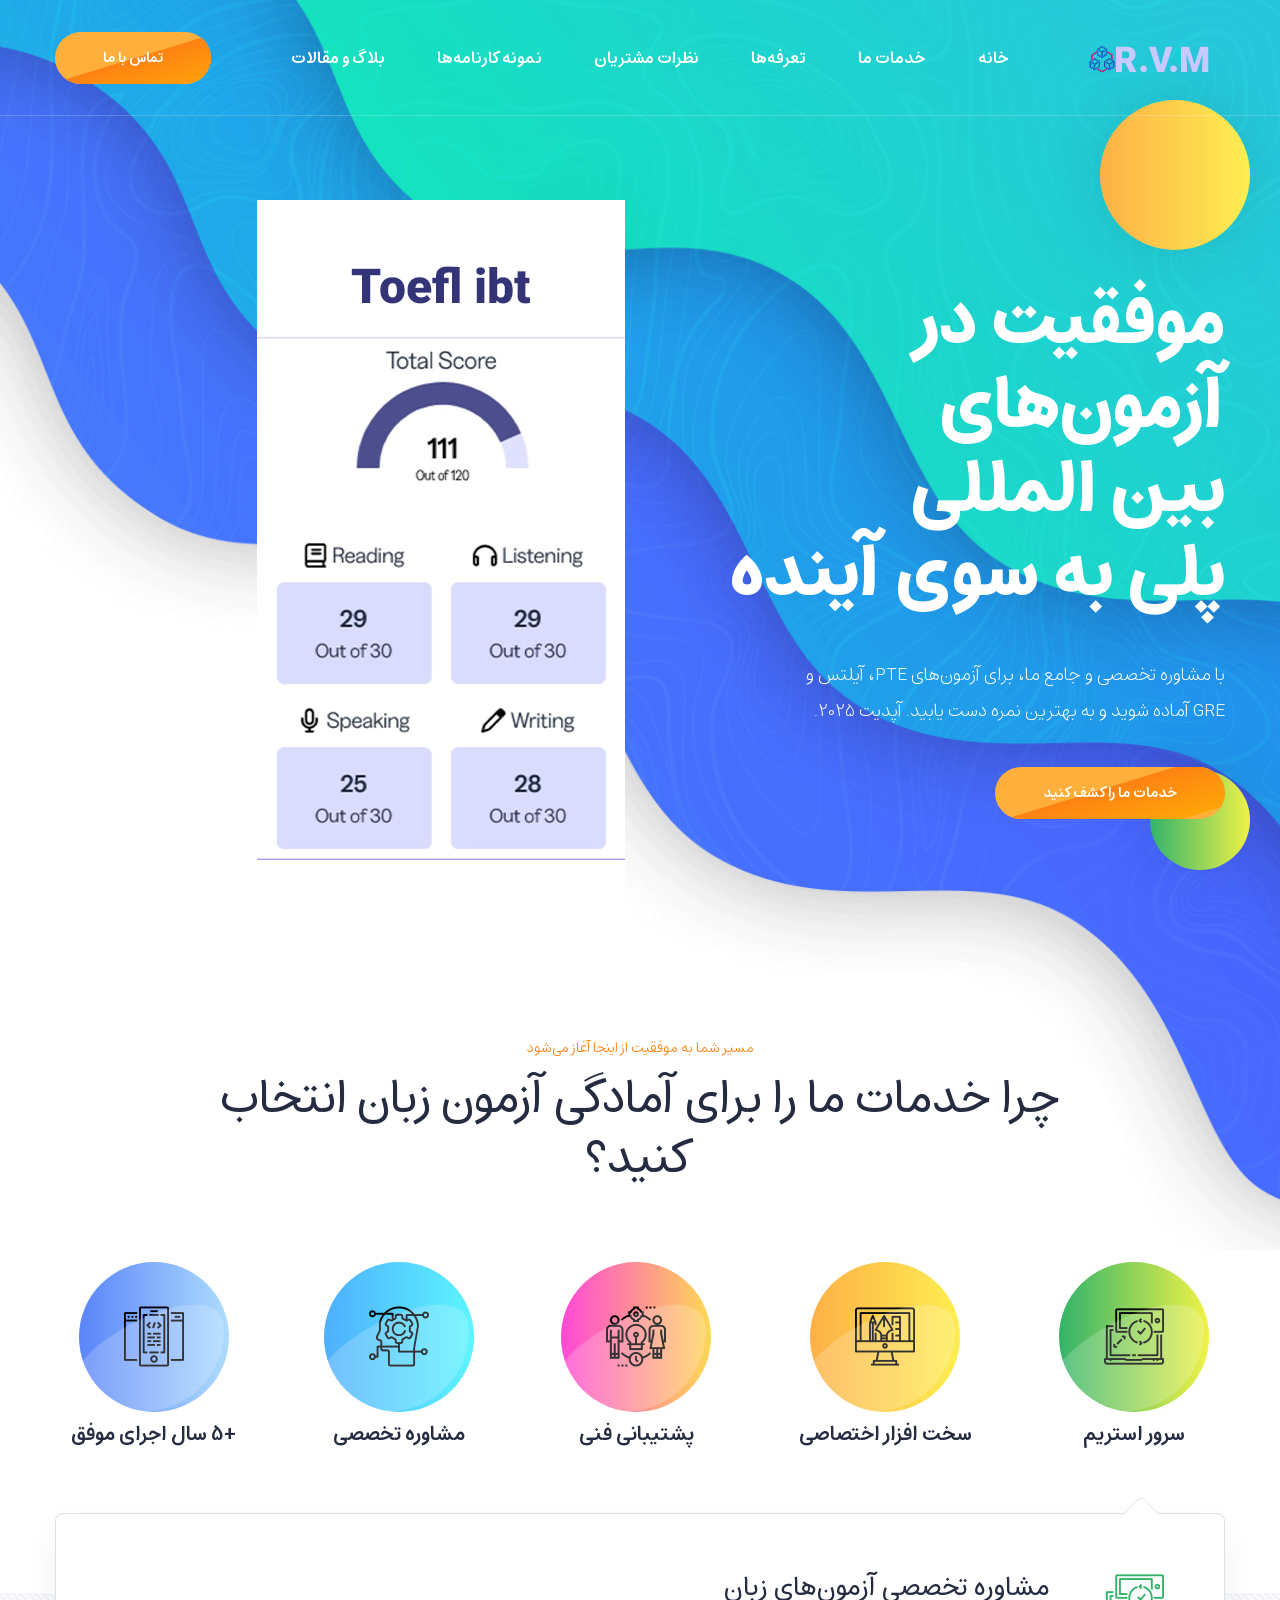
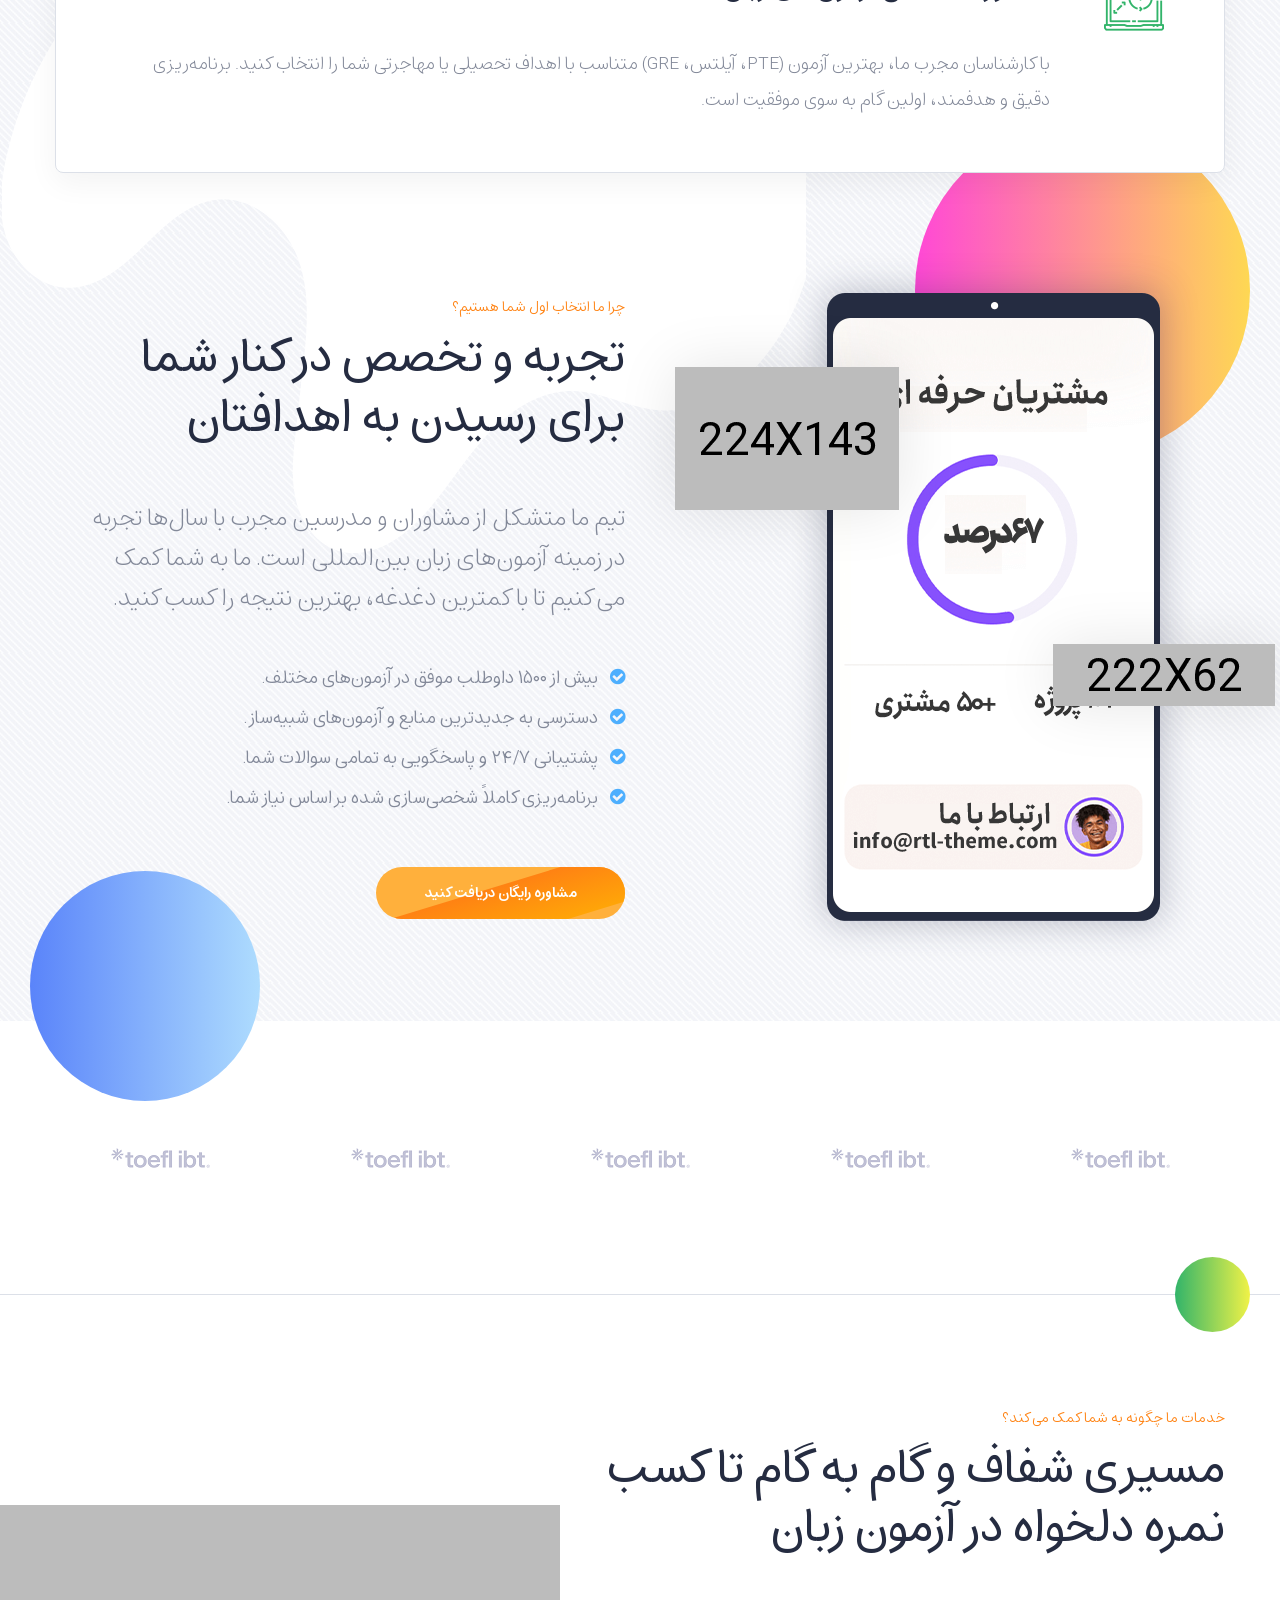
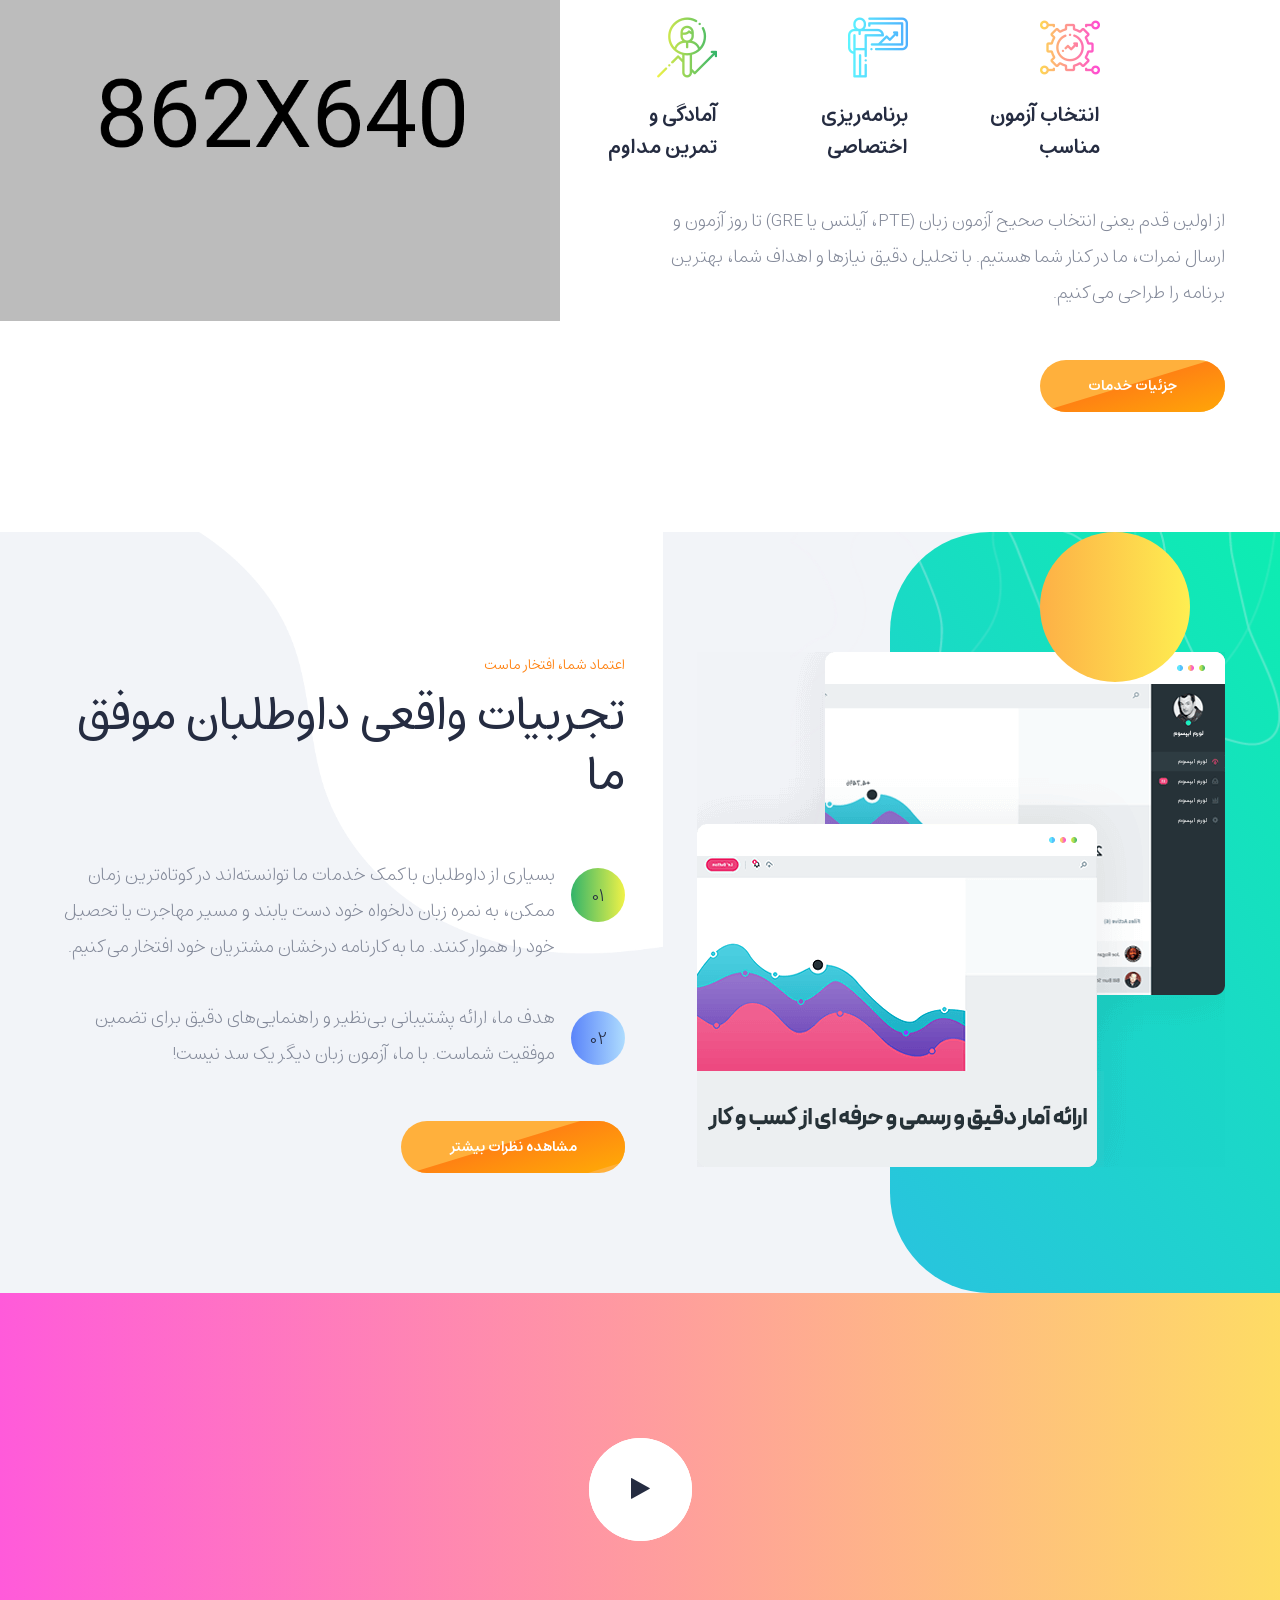
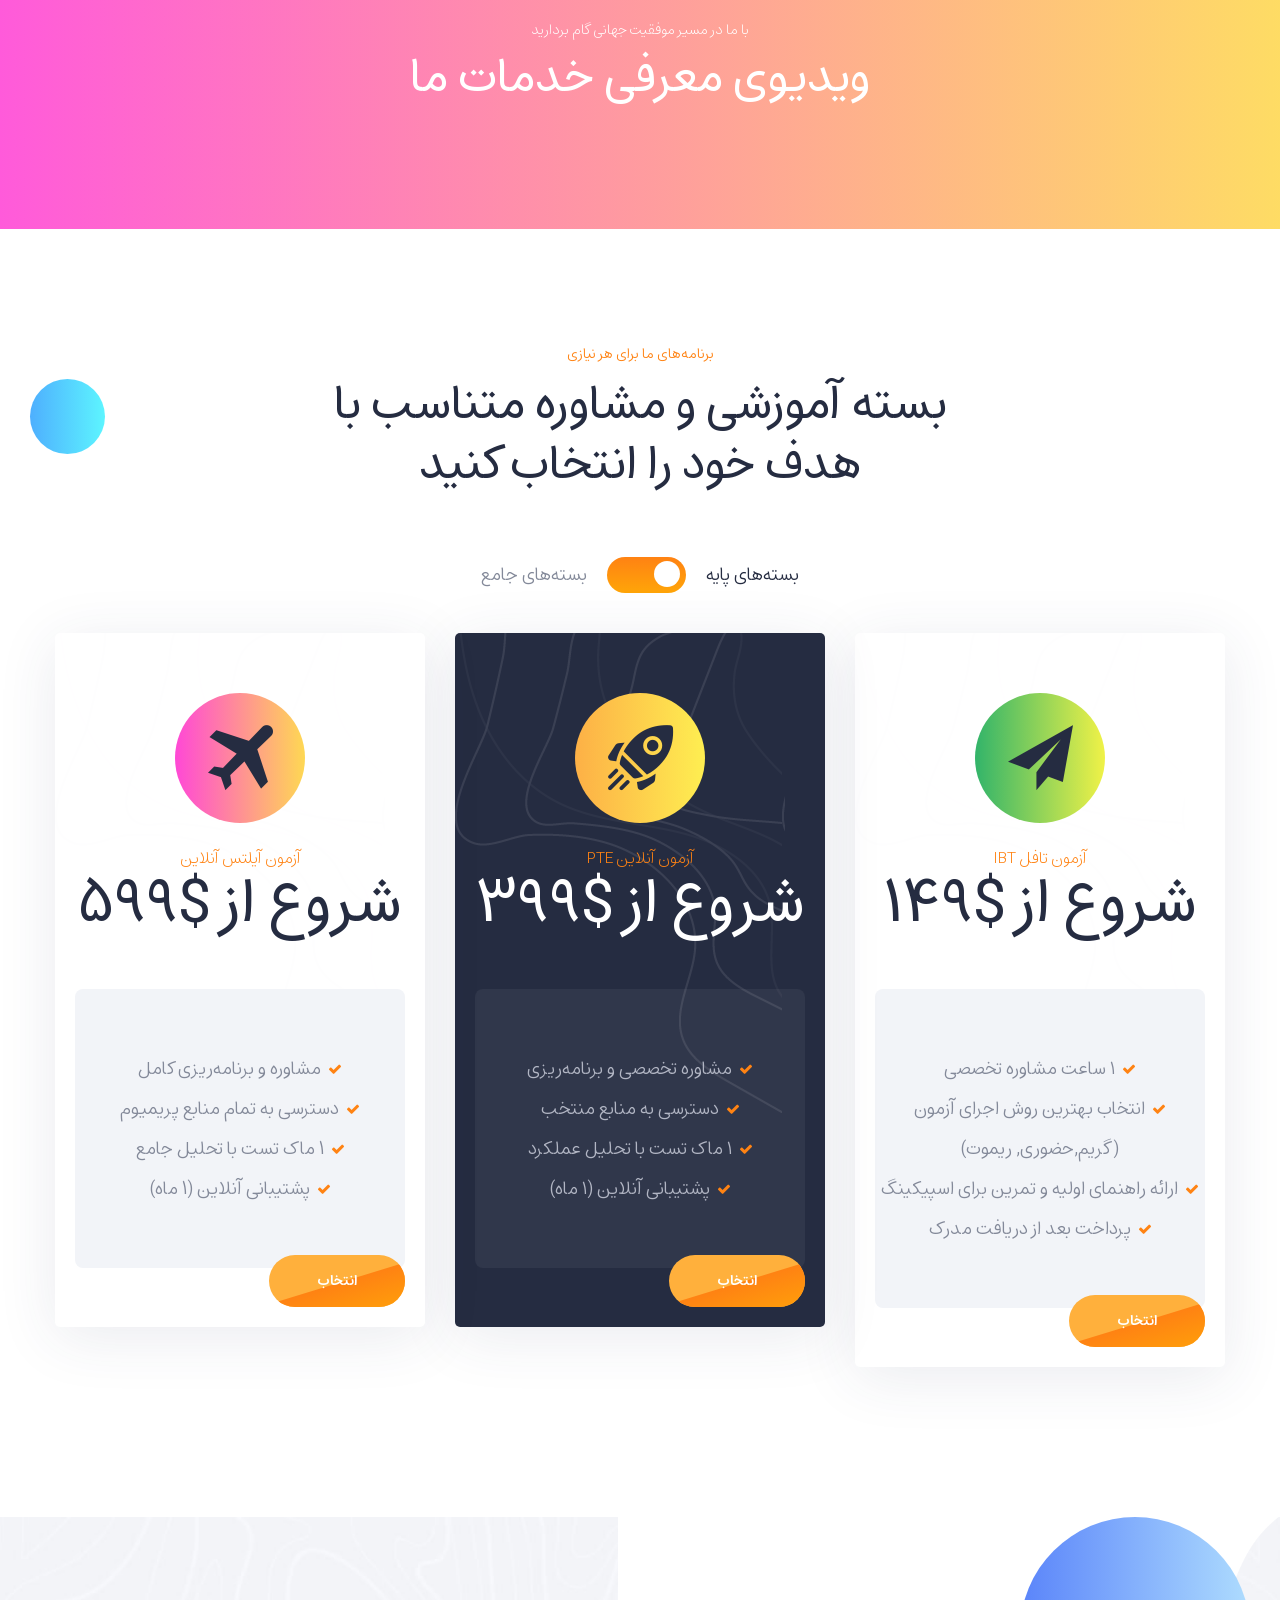
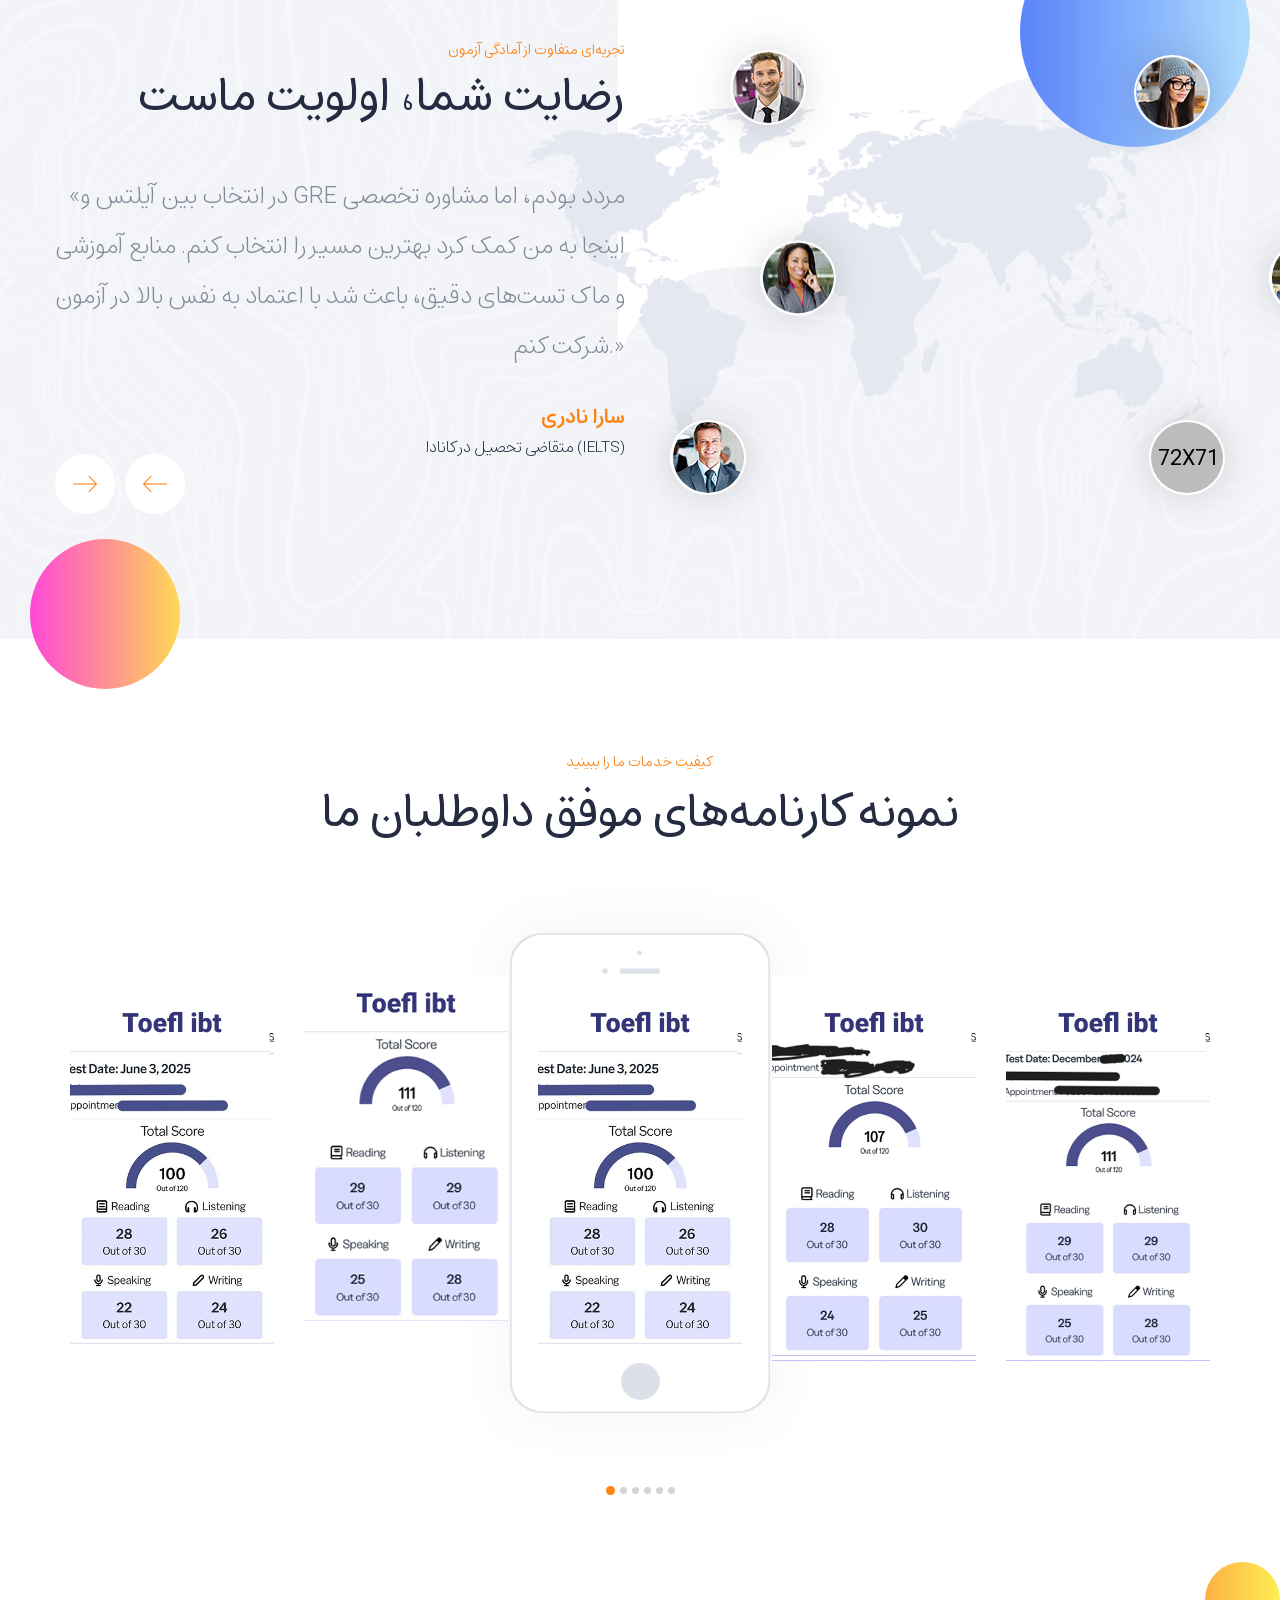
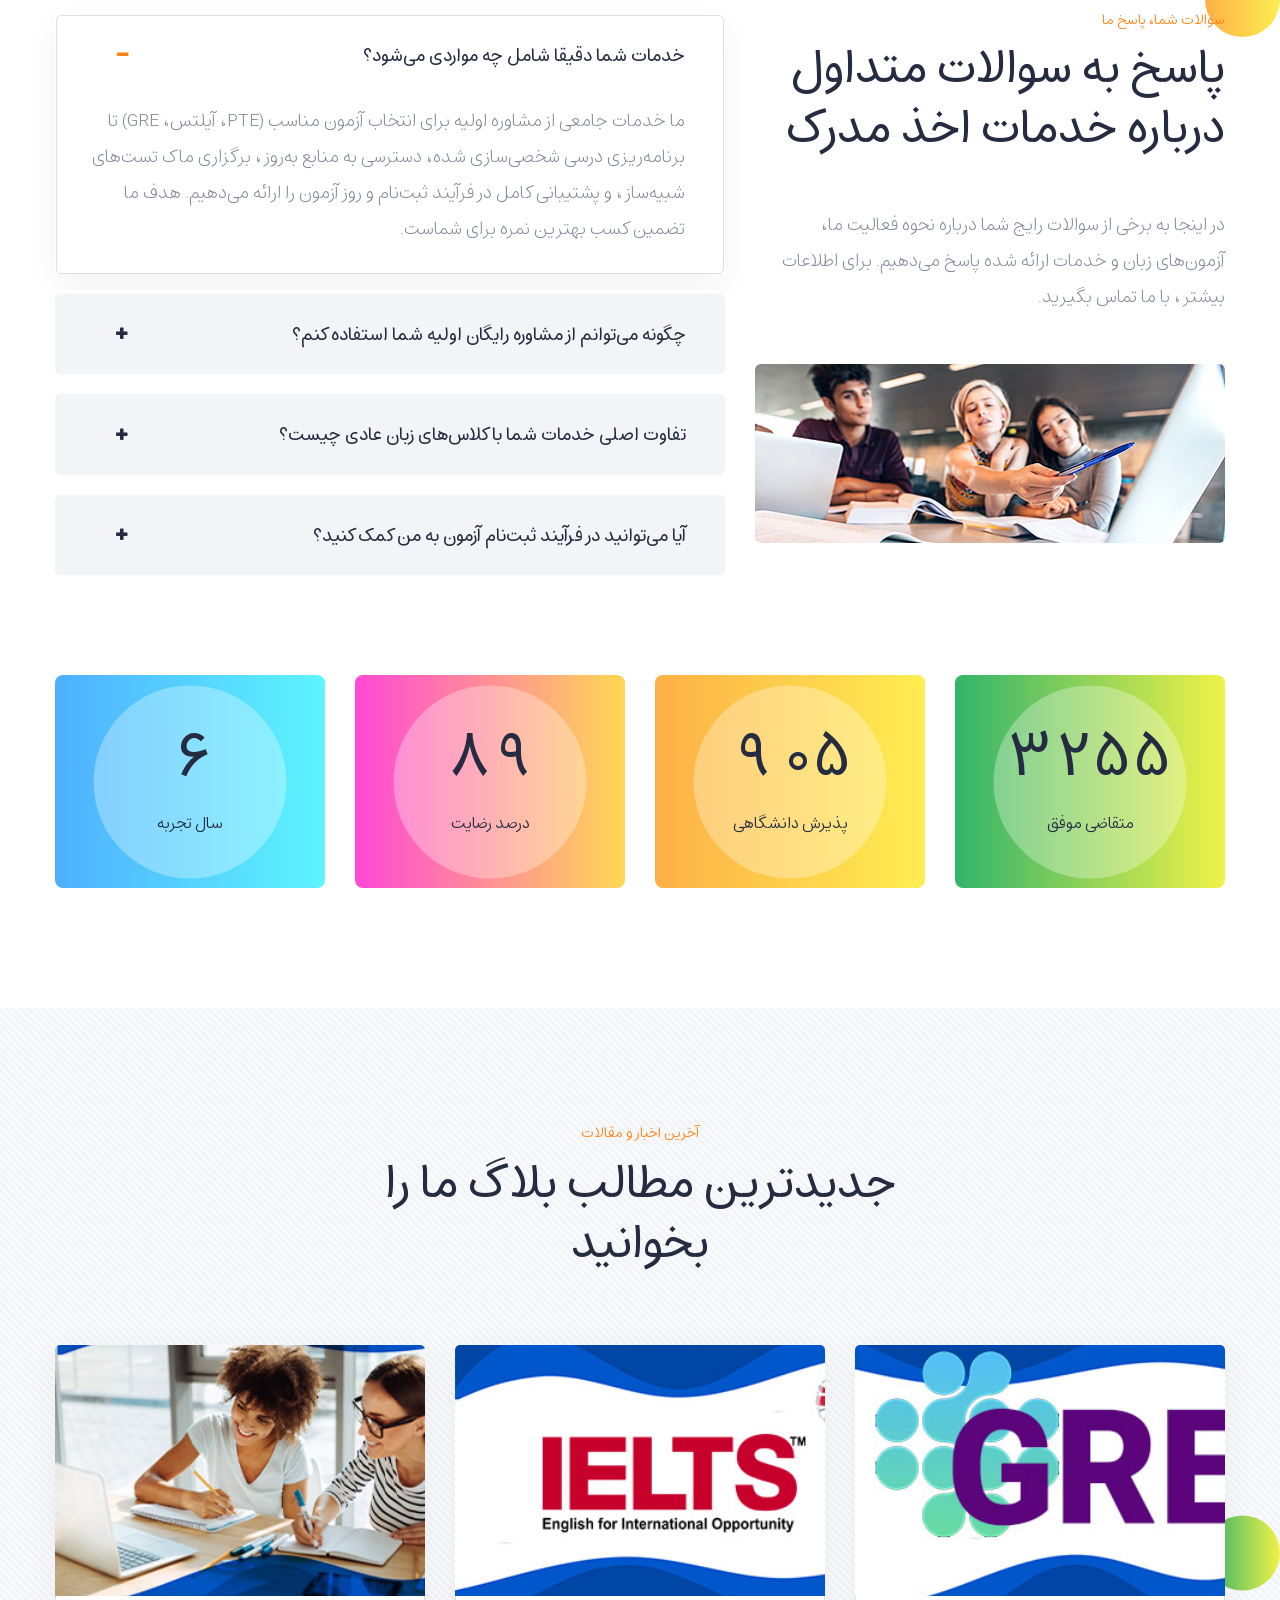
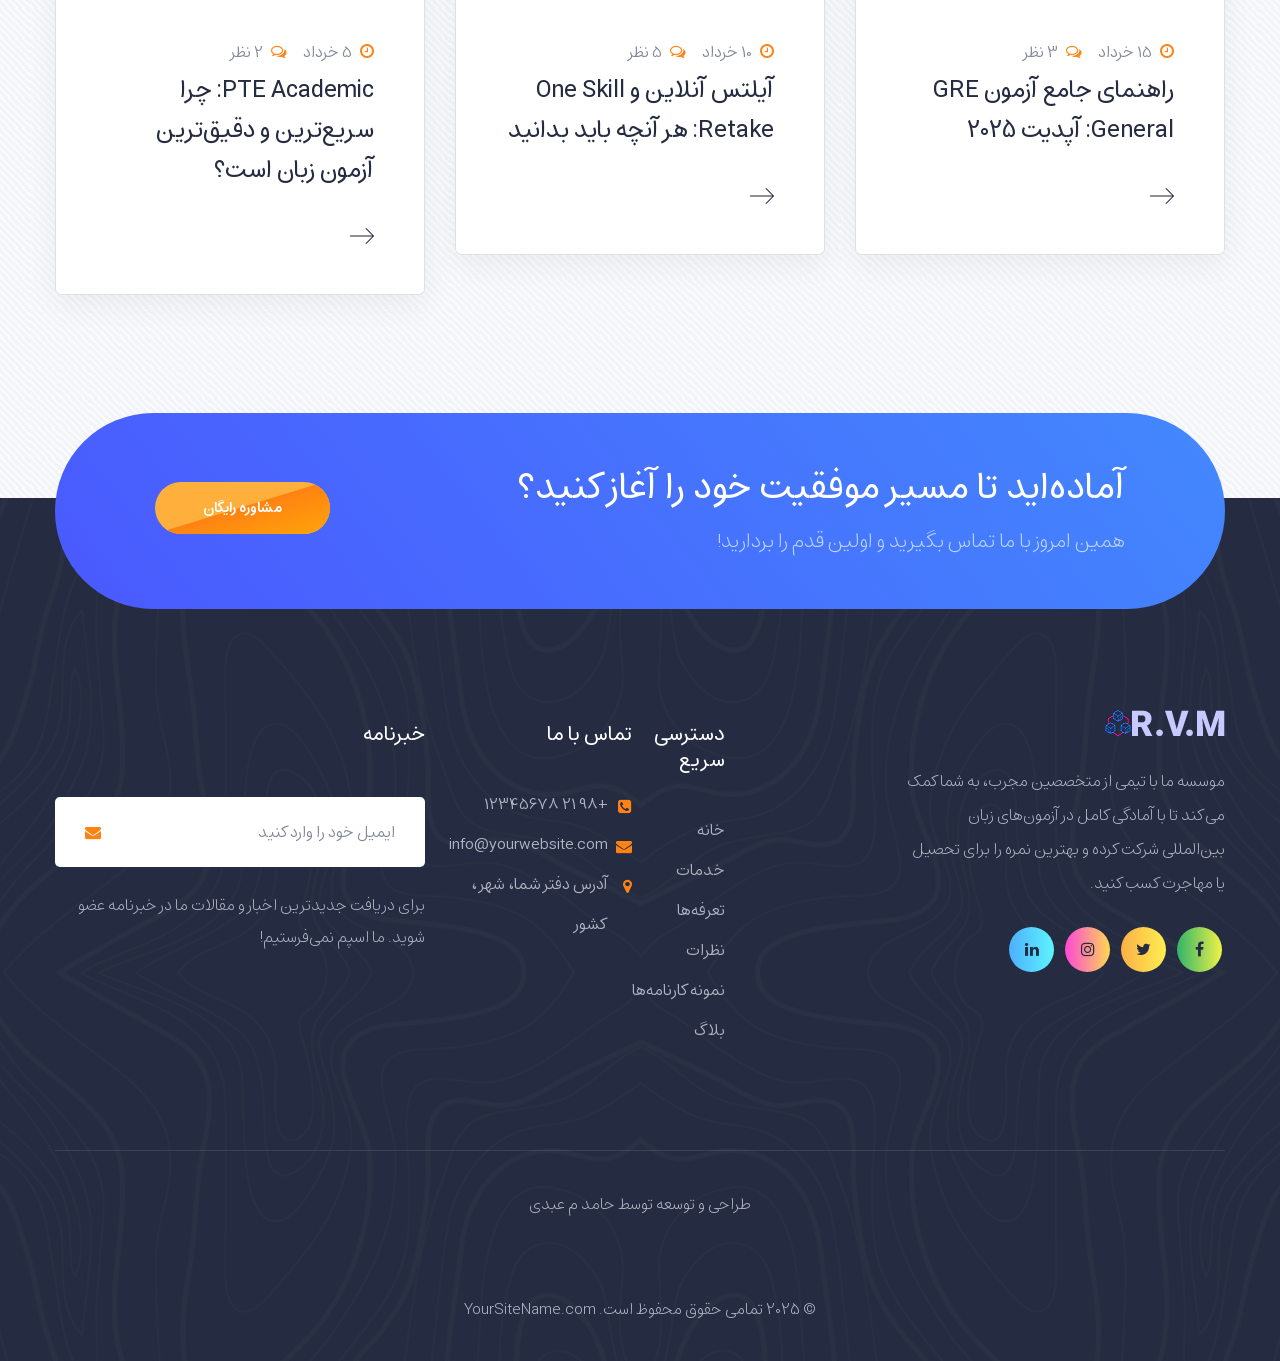
==== index.html @ 5becfba9 "Update index.html" ====
<!doctype html>
<html lang="fa" dir="rtl">
    <!-- Mirrored from layerdrops.com/apolz/ by HTTrack Website Copier/3.x [XR&CO'2014], Wed, 10 Feb 2021 07:16:33 GMT -->
    <!-- Added by HTTrack -->
    <meta http-equiv="content-type" content="text/html;charset=utf-8"/>
    <!-- /Added by HTTrack -->
    <head>
        <!--====== Required meta tags ======-->
        <meta charset="utf-8">
        <meta http-equiv="x-ua-compatible" content="ie=edge">
        <meta name="description" content="مرجع جامع و تخصصی راهنمایی و مشاوره آزمون‌های زبان بین‌المللی PTE، آیلتس و GRE. با آپدیت‌های 2025، منابع، ثبت‌نام و استراتژی‌های قبولی در کنار شما هستیم.">
        <meta name="keywords" content="اخذ مدرک زبان, آزمون PTE, آزمون آیلتس, آزمون GRE, آمادگی آزمون زبان, مهاجرت تحصیلی, اپلای, تحصیل در خارج, ویزای کاری, مشاوره آزمون زبان, منابع آزمون, ثبت نام آزمون PTE, ثبت نام آزمون آیلتس, ثبت نام آزمون GRE, PTE Academic, IELTS General, IELTS Academic, GRE General">
        <meta name="viewport" content="width=device-width, initial-scale=1, shrink-to-fit=no">
        <!--====== Title ======-->
        <title>خدمات جامع آزمون‌های زبان بین‌المللی | اخذ مدرک PTE, IELTS, GRE</title>
        <!--====== Favicon Icon ======-->
        <link rel="shortcut icon" href="assets/images/favicon.ico" type="image/png">

        <!-- Google Fonts: Vazirmatn - اضافه شده برای پشتیبانی فارسی -->
        <link rel="preconnect" href="https://fonts.googleapis.com">
        <link rel="preconnect" href="https://fonts.gstatic.com" crossorigin>
        <link href="https://fonts.googleapis.com/css2?family=Vazirmatn:wght@300;400;500;600;700;800&display=swap" rel="stylesheet">

        <!--====== Bootstrap css ======-->
        <link rel="stylesheet" href="assets/css/bootstrap.min.css">
        <!--====== Fontawesome css ======-->
        <link rel="stylesheet" href="assets/css/font-awesome.min.css">
        <!--====== flaticon css ======-->
        <link rel="stylesheet" href="assets/css/flaticon.css">
        <!--====== odometer css ======-->
        <link rel="stylesheet" href="assets/css/odometer.min.css">
        <!--====== Magnific Popup css ======-->
        <link rel="stylesheet" href="assets/css/magnific-popup.css">
        <!--====== animate css ======-->
        <link rel="stylesheet" href="assets/css/animate.min.css">
        <!--====== Slick css ======-->
        <link rel="stylesheet" href="assets/css/slick.css">
        <!--====== Default css ======-->
        <link rel="stylesheet" href="assets/css/default.css">
        <!--====== Style css ======-->
        <link rel="stylesheet" href="assets/css/style.css">
    </head>
    <body>
        <!-- PRELOADER -->
        <div class="preloader">
            <div class="lds-ellipsis">
                <span></span>
                <span></span>
                <span></span>
            </div>
        </div>
        <!-- END PRELOADER -->
        <!--====== side menu PART START ======-->
        <div class="side-menu__block">
            <div class="side-menu__block-overlay custom-cursor__overlay">
                <div class="cursor"></div>
                <div class="cursor-follower"></div>
            </div>
            <!-- /.side-menu__block-overlay -->
            <div class="side-menu__block-inner ">
                <div class="side-menu__top justify-content-end">
                    <a href="#" class="side-menu__toggler side-menu__close-btn">
                        <img src="assets/images/close.png" alt="بستن منو">
                    </a>
                </div>
                <!-- /.side-menu__top -->
                <nav class="mobile-nav__container">
                    <!-- content is loading via js -->
                </nav>
                <div class="side-menu__sep"></div>
                <!-- /.side-menu__sep -->
                <div class="side-menu__content">
                    <p>موسسه ما با تیمی از متخصصین مجرب، بهترین راهنمایی‌ها و مشاوره‌ها را برای موفقیت شما در آزمون‌های زبان بین‌المللی ارائه می‌دهد. مسیر تحصیل و مهاجرت خود را با ما هموار کنید.</p>
                    <p><a href="mailto:info@yourwebsite.com">info@yourwebsite.com</a> <br> <a href="tel:+98-21-12345678">+98 21 12345678</a></p>
                    <div class="side-menu__social">
                        <a href="#"><i class="fa fa-facebook-square"></i></a>
                        <a href="#"><i class="fa fa-twitter"></i></a>
                        <a href="#"><i class="fa fa-instagram"></i></a>
                        <a href="#"><i class="fa fa-pinterest-p"></i></a>
                    </div>
                </div>
                <!-- /.side-menu__content -->
            </div>
            <!-- /.side-menu__block-inner -->
        </div>
        <!-- /.side-menu__block -->
        <!--====== side menu PART ends ======-->
        <!--====== HEADER PART START ======-->
        <header id="home" class="header-area header-v1-area">
            <div class="header-nav">
                <div class="container">
                    <div class="row">
                        <div class="col-lg-12">
                            <div class="navigation">
                                <nav class="navbar navbar-expand-lg navbar-light ">
                                    <a class="navbar-brand" href="index.html">
                                        <img src="assets/images/logo.png" alt="لوگوی سایت شما">
                                    </a>
                                    <!-- logo -->
                                    <a class="navbar-brand-2" href="index.html">
                                        <img src="assets/images/logo-2.png" alt="لوگوی سایت شما">
                                    </a>
                                    <!-- logo -->
                                    <span class="side-menu__toggler"><i class="fa fa-bars"></i></span>
                                    <!-- /.side-menu__toggler -->
                                    <div class="collapse navbar-collapse sub-menu-bar main-nav__main-navigation" id="navbarSupportedContent">
                                        <ul class="navbar-nav m-auto main-nav__navigation-box">
                                            <li class="nav-item active">
                                                <a class="nav-link page-scroll" href="#home">خانه</a>
                                            </li>
                                            <li class="nav-item">
                                                <a class="nav-link page-scroll" href="#features">خدمات ما</a>
                                            </li>
                                            <li class="nav-item">
                                                <a class="nav-link page-scroll" href="#pricing">تعرفه‌ها</a>
                                            </li>
                                            <li class="nav-item">
                                                <a class="nav-link page-scroll" href="#testimonials">نظرات مشتریان</a>
                                            </li>
                                            <li class="nav-item">
                                                <a class="nav-link page-scroll" href="#screens">نمونه کارنامه‌ها</a>
                                            </li>
                                            <li class="nav-item dropdown">
                                                <a class="nav-link page-scroll" href="#news">بلاگ و مقالات</a>
                                                <ul class="sub-menu">
                                                    <li>
                                                        <a href="blog.html">بلاگ</a>
                                                    </li>
                                                    <li>
                                                        <a href="blog-details.html">مقاله تکی</a>
                                                    </li>
                                                </ul>
                                            </li>
                                        </ul>
                                    </div>
                                    <!-- navbar collapse -->
                                    <div class="navbar-btn d-none d-sm-flex">
                                        <a class="main-btn" href="#contact">تماس با ما</a>
                                    </div>
                                </nav>
                            </div>
                            <!-- navigation -->
                        </div>
                    </div>
                </div>
            </div>
        </header>
        <!--====== HEADER PART ENDS ======-->
        <!--====== BANNER PART START ======-->
        <section class="banner-area">
            <div class="container">
                <div class="banner-items">
                    <div class="row align-items-center">
                        <div class="col-lg-6 col-md-7">
                            <div class="banner-content">
                                <h1 class="title">موفقیت در آزمون‌های <br> بین المللی <br> پلی به سوی آینده </h1>
                                <p>با مشاوره تخصصی و جامع ما، برای آزمون‌های PTE، آیلتس و GRE آماده شوید و به بهترین نمره دست یابید. آپدیت 2025.</p>
                                <a class="main-btn" href="#features">خدمات ما را کشف کنید</a>
                            </div>
                        </div>
                        <div class="col-lg-6 col-md-5">
                            <div class="banner-thumb text-right wow fadeInUp" data-wow-duration="1500ms">
                                <img src="assets/images/banner-thumb.png" alt="تصویر گرافیکی متناسب با خدمات آموزشی و مهاجرت">
                            </div>
                        </div>
                    </div>
                </div>
            </div>
            <div class="banner-circle-1"></div>
            <div class="banner-circle-2"></div>
            <div class="banner-circle-3"></div>
            <div class="banner-circle-4"></div>
        </section>
        <!--====== BANNER PART ENDS ======-->
        <!--====== FEATURES PART START ======-->
        <section id="features" class="features-area pt-35">
            <div class="container">
                <div class="row justify-content-center">
                    <div class="col-lg-9">
                        <div class="section-title text-center">
                            <span>مسیر شما به موفقیت از اینجا آغاز می‌شود</span>
                            <h3 class="title">چرا خدمات ما را برای آمادگی آزمون زبان انتخاب کنید؟</h3>
                        </div>
                    </div>
                </div>
                <div class="row">
                    <div class="col-lg-12">
                        <div class="features-btn">
                            <ul class="nav nav-pills d-flex justify-content-between" id="pills-tab" role="tablist">
                                <li class="nav-item">
                                    <a class="nav-link active text-center" id="pills-1-tab" data-toggle="pill" href="#pills-1" role="tab" aria-controls="pills-1" aria-selected="true"> <i class="flaticon-responsive"><img src="assets/images/features-shape.png" alt="شکل"></i> <span>سرور استریم</span> </a>
                                </li>
                                <li class="nav-item">
                                    <a class="nav-link" id="pills-2-tab" data-toggle="pill" href="#pills-2" role="tab" aria-controls="pills-2" aria-selected="false"> <i class="flaticon-computer-graphic"><img src="assets/images/features-shape.png" alt="شکل"></i> <span>سخت افزار اختصاصی</span> </a>
                                </li>
                                <li class="nav-item">
                                    <a class="nav-link" id="pills-3-tab" data-toggle="pill" href="#pills-3" role="tab" aria-controls="pills-3" aria-selected="false"> <i class="flaticon-seo-and-web"><img src="assets/images/features-shape.png" alt="شکل"></i> <span>پشتیبانی فنی</span> </a>
                                </li>
                                <li class="nav-item">
                                    <a class="nav-link" id="pills-4-tab" data-toggle="pill" href="#pills-4" role="tab" aria-controls="pills-4" aria-selected="false">
                                        <i class="flaticon-development"><img src="assets/images/features-shape.png" alt="شکل"></i>
                                        <span>مشاوره تخصصی</span>
                                    </a>
                                </li>
                                <li class="nav-item">
                                    <a class="nav-link" id="pills-5-tab" data-toggle="pill" href="#pills-5" role="tab" aria-controls="pills-5" aria-selected="false">
                                        <i class="flaticon-app-development"><img src="assets/images/features-shape.png" alt="شکل"></i>
                                        <span>+5 سال اجرای موفق</span>
                                    </a>
                                </li>
                            </ul>
                            <div class="tab-content" id="pills-tabContent">
                                <div class="tab-pane fade show active" id="pills-1" role="tabpanel" aria-labelledby="pills-1-tab">
                                    <i class="flaticon-responsive"></i>
                                    <h4 class="title">مشاوره تخصصی آزمون‌های زبان</h4>
                                    <p>با کارشناسان مجرب ما، بهترین آزمون (PTE، آیلتس، GRE) متناسب با اهداف تحصیلی یا مهاجرتی شما را انتخاب کنید. برنامه‌ریزی دقیق و هدفمند، اولین گام به سوی موفقیت است.</p>
                                </div>
                                <div class="tab-pane fade" id="pills-2" role="tabpanel" aria-labelledby="pills-2-tab">
                                    <i class="flaticon-computer-graphic"></i>
                                    <h4 class="title">منابع آموزشی به‌روز و جامع</h4>
                                    <p>دسترسی به جدیدترین منابع آموزشی و آزمون‌های شبیه‌ساز (Mock Tests) برای PTE، آیلتس و GRE، منطبق با آخرین تغییرات و آپدیت‌های سال 2025، تضمین‌کننده آمادگی کامل شماست.</p>
                                </div>
                                <div class="tab-pane fade" id="pills-3" role="tabpanel" aria-labelledby="pills-3-tab">
                                    <i class="flaticon-seo-and-web"></i>
                                    <h4 class="title">پشتیبانی مداوم تا کسب نمره مطلوب</h4>
                                    <p>ما در تمام مراحل آمادگی و ثبت‌نام آزمون، از انتخاب بهترین تاریخ تا نکات روز آزمون، در کنار شما خواهیم بود. پشتیبانی ۲۴/۷ برای پاسخگویی به تمام سوالات شما.</p>
                                </div>
                                <div class="tab-pane fade" id="pills-4" role="tabpanel" aria-labelledby="pills-4-tab">
                                    <i class="flaticon-development"></i>
                                    <h4 class="title">برنامه‌ریزی آموزشی شخصی‌سازی شده</h4>
                                    <p>برنامه مطالعاتی اختصاصی بر اساس نقاط قوت و ضعف شما طراحی می‌شود. تمرین هدفمند و تحلیل دقیق عملکرد، سرعت پیشرفت شما را چندین برابر می‌کند.</p>
                                </div>
                                <div class="tab-pane fade" id="pills-5" role="tabpanel" aria-labelledby="pills-5-tab">
                                    <i class="flaticon-app-development"></i>
                                    <h4 class="title">آموزش استراتژی‌ها و تکنیک‌های قبولی</h4>
                                    <p>تکنیک‌های تست‌زنی، مدیریت زمان و غلبه بر استرس آزمون، از جمله آموزش‌های کلیدی ما هستند. با این استراتژی‌ها، بهترین عملکرد خود را در جلسه امتحان ارائه دهید.</p>
                                </div>
                            </div>
                        </div>
                    </div>
                </div>
            </div>
        </section>
        <!--====== FEATURES PART ENDS ======-->
        <!--====== ABOUT PART START ======-->
        <section class="about-area pb-100">
            <div class="container">
                <div class="row align-items-center">
                    <div class="col-lg-6">
                        <div class="about-thumb  wow fadeInLeft" data-wow-duration="1500ms">
                            <img src="assets/images/about-thumb.png" alt="تصویر تیم مشاوره">
                            <div class="about-thumb-1">
                                <img src="assets/images/about-item-1.png" alt="آیکون GRE">
                            </div>
                            <div class="about-thumb-2">
                                <img src="assets/images/about-item-2.png" alt="آیکون IELTS">
                            </div>
                        </div>
                    </div>
                    <div class="col-lg-6">
                        <div class="about-content">
                            <div class="section-title">
                                <span>چرا ما انتخاب اول شما هستیم؟</span>
                                <h3 class="title">تجربه و تخصص در کنار شما برای رسیدن به اهدافتان</h3>
                            </div>
                            <p>تیم ما متشکل از مشاوران و مدرسین مجرب با سال‌ها تجربه در زمینه آزمون‌های زبان بین‌المللی است. ما به شما کمک می‌کنیم تا با کمترین دغدغه، بهترین نتیجه را کسب کنید.</p>
                            <ul>
                                <li>
                                    <i class="fa fa-check-circle"></i> بیش از ۱۵۰۰ داوطلب موفق در آزمون‌های مختلف.
                                </li>
                                <li>
                                    <i class="fa fa-check-circle"></i> دسترسی به جدیدترین منابع و آزمون‌های شبیه‌ساز.
                                </li>
                                <li>
                                    <i class="fa fa-check-circle"></i> پشتیبانی ۲۴/۷ و پاسخگویی به تمامی سوالات شما.
                                </li>
                                <li>
                                    <i class="fa fa-check-circle"></i> برنامه‌ریزی کاملاً شخصی‌سازی شده بر اساس نیاز شما.
                                </li>
                            </ul>
                            <a class="main-btn mt-50" href="#contact">مشاوره رایگان دریافت کنید</a>
                        </div>
                    </div>
                </div>
            </div>
            <div class="about-shape-1"></div>
            <div class="about-shape-3"></div>
            <div class="about-shape-2">
                <img src="assets/images/about-shape.png" alt="شکل تزئینی">
            </div>
        </section>
        <!--====== ABOUT PART ENDS ======-->
        <!--====== BRAND PART START ======-->
        <div class="brand-area pt-120 pb-120">
            <div class="container">
                <div class="row brand-active">
                    <div class="col-lg-3">
                        <div class="brand-item">
                            <a href="https://www.ets.org/gre" target="_blank">
                                <img src="assets/images/brand.png" alt="لوگوی ETS">
                            </a>
                        </div>
                    </div>
                    <div class="col-lg-3">
                        <div class="brand-item">
                            <a href="https://www.ielts.org/" target="_blank">
                                <img src="assets/images/brand.png" alt="لوگوی IELTS">
                            </a>
                        </div>
                    </div>
                    <div class="col-lg-3">
                        <div class="brand-item">
                            <a href="https://www.pearsonpte.com/" target="_blank">
                                <img src="assets/images/brand.png" alt="لوگوی PTE">
                            </a>
                        </div>
                    </div>
                    <div class="col-lg-3">
                        <div class="brand-item">
                            <a href="#">
                                <img src="assets/images/brand.png" alt="لوگوی دانشگاه همکار ۱">
                            </a>
                        </div>
                    </div>
                    <div class="col-lg-3">
                        <div class="brand-item">
                            <a href="#">
                                <img src="assets/images/brand.png" alt="لوگوی دانشگاه همکار ۲">
                            </a>
                        </div>
                    </div>
                    <div class="col-lg-3">
                        <div class="brand-item">
                            <a href="#">
                                <img src="assets/images/brand.png" alt="لوگوی سازمان مهاجرتی همکار">
                            </a>
                        </div>
                    </div>
                </div>
            </div>
        </div>
        <!--====== BRAND PART ENDS ======-->
        <!--====== BUSINESS PART START ======-->
        <section class="business-area pt-110 pb-120">
            <div class="container">
                <div class="row">
                    <div class="col-lg-7">
                        <div class="business-content">
                            <div class="section-title">
                                <span>خدمات ما چگونه به شما کمک می‌کند؟</span>
                                <h3 class="title">مسیری شفاف و گام به گام تا کسب نمره دلخواه در آزمون زبان</h3>
                            </div>
                            <div class="row mr-110">
                                <div class="col-sm-4">
                                    <div class="business-item">
                                        <i class="flaticon-business"></i>
                                        <br>
                                        <span>انتخاب آزمون <br> مناسب</span>
                                    </div>
                                </div>
                                <div class="col-sm-4">
                                    <div class="business-item item-2">
                                        <i class="flaticon-people"></i>
                                        <br>
                                        <span>برنامه‌ریزی <br> اختصاصی</span>
                                    </div>
                                </div>
                                <div class="col-sm-4">
                                    <div class="business-item item-3">
                                        <i class="flaticon-human-resources"></i>
                                        <br>
                                        <span>آمادگی و <br> تمرین مداوم</span>
                                    </div>
                                </div>
                            </div>
                            <p>از اولین قدم یعنی انتخاب صحیح آزمون زبان (PTE، آیلتس یا GRE) تا روز آزمون و ارسال نمرات، ما در کنار شما هستیم. با تحلیل دقیق نیازها و اهداف شما، بهترین برنامه را طراحی می‌کنیم.</p>
                            <a class="main-btn" href="#features">جزئیات خدمات</a>
                        </div>
                    </div>
                </div>
            </div>
            <div class="business-thumb text-right">
                <img src="assets/images/business-thumb.jpg" alt="تصویر مشاوره و برنامه‌ریزی">
            </div>
            <div class="business-shape"></div>
        </section>
        <!--====== BUSINESS PART ENDS ======-->
        <!--====== CUSTOMERS PART START ======-->
        <section class="customers-area pt-120 pb-120">
            <div class="container">
                <div class="row">
                    <div class="col-lg-6">
                        <div class="customers-thumb wow fadeInLeft" data-wow-duration="1500ms">
                            <img src="assets/images/customers-thumb.png" alt="تصویر دانشجویان موفق">
                        </div>
                    </div>
                    <div class="col-lg-6 col-md-9">
                        <div class="section-title">
                            <span>اعتماد شما، افتخار ماست</span>
                            <h3 class="title">تجربیات واقعی داوطلبان موفق ما</h3>
                        </div>
                        <div class="customers-content">
                            <div class="item">
                                <p>بسیاری از داوطلبان با کمک خدمات ما توانسته‌اند در کوتاه‌ترین زمان ممکن، به نمره زبان دلخواه خود دست یابند و مسیر مهاجرت یا تحصیل خود را هموار کنند. ما به کارنامه درخشان مشتریان خود افتخار می‌کنیم.</p>
                            </div>
                            <div class="item mt-35">
                                <p>هدف ما، ارائه پشتیبانی بی‌نظیر و راهنمایی‌های دقیق برای تضمین موفقیت شماست. با ما، آزمون زبان دیگر یک سد نیست!</p>
                                <a class="main-btn mt-50" href="#testimonials">مشاهده نظرات بیشتر</a>
                            </div>
                        </div>
                    </div>
                </div>
            </div>
            <div class="customers-shape text-right">
                <img src="assets/images/customers-shape.png" alt="شکل تزئینی">
            </div>
            <div class="customers-shape-1"></div>
        </section>
        <!--====== CUSTOMERS PART ENDS ======-->
        <!--====== VIDEO PLAY PART START ======-->
        <div class="video-play-area bg_cover" style="background-image: url(assets/images/video-play-bg.jpg);">
            <div class="container">
                <div class="row">
                    <div class="col-lg-12">
                        <div class="video-play-item text-center">
                            <a class="video-popup" href="https://www.youtube.com/watch?v=Il5z7yen71U"><i class="fa fa-play"></i></a>
                            <p>با ما در مسیر موفقیت جهانی گام بردارید</p>
                            <h4 class="title">ویدیوی معرفی خدمات ما   </h4>
                        </div>
                    </div>
                </div>
            </div>
        </div>
        <!--====== VIDEO PLAY PART ENDS ======-->
        <!--====== PRICING PART START ======-->
        <section id="pricing" class="pricing-one pb-120">
            <div class="container">
                <div class="row justify-content-center">
                    <div class="col-lg-7">
                        <div class="section-title text-center">
                            <span>برنامه‌های ما برای هر نیازی</span>
                            <h3 class="title">بسته آموزشی و مشاوره متناسب با هدف خود را انتخاب کنید</h3>
                        </div>
                        <ul class="list-inline text-center switch-toggler-list" role="tablist" id="switch-toggle-tab">
                            <li class="month active">
                                <a href="#">بسته‌های پایه</a>
                            </li>
                            <li>
                                <!-- Rounded switch -->
                                <label class="switch on">
                                    <span class="slider round"></span>
                                </label>
                            </li>
                            <li class="year">
                                <a href="#">بسته‌های جامع</a>
                            </li>
                        </ul>
                        <!-- /.list-inline -->
                    </div>
                </div>
                <div class="tabed-content">
                    <div id="month">
                        <!-- این بخش می تواند برای "بسته‌های پایه" استفاده شود -->
                        <div class="row justify-content-center">
                            <div class="col-lg-4 col-md-7 animated fadeInLeft">
                                <div class="pricing-one__single">
                                    <div class="pricing-one__inner">
                                        <i class="flaticon-send"></i>
                                        <p>آزمون تافل ibt</p>
                                        <h3>شروع از $149</h3>
                                        <!-- قیمت دلاری یا معادل ریالی -->
                                        <div class="overlay">
                                            <ul class="list-unstyled pricing-one__list">
                                                <li>
                                                    <i class="fa fa-check"></i> ۱ ساعت مشاوره تخصصی
                                                </li>
                                                <li>
                                                    <i class="fa fa-check"></i> انتخاب بهترین روش اجرای آزمون (گریم,حضوری, ریموت)
                                                </li>
                                                <li>
                                                    <i class="fa fa-check"></i> ارائه راهنمای اولیه و تمرین برای اسپیکینگ
                                                </li>
                                                <li>
                                                    <i class="fa fa-check"></i>  پرداخت بعد از دریافت مدرک  
                                                </li>
                                            </ul>
                                            <!-- /.list-unstyled pricing-one__list -->
                                            <a class="main-btn" href="#"><span>انتخاب </span></a>
                                        </div>
                                    </div>
                                    <!-- /.pricing-one__inner -->
                                </div>
                                <!-- /.pricing-one__single -->
                            </div>
                            <!-- /.col-lg-4 -->
                            <div class="col-lg-4 col-md-7 animated fadeInUp">
                                <div class="pricing-one__single">
                                    <div class="pricing-one__inner">
                                        <i class="flaticon-shuttle"></i>
                                        <p>آزمون آنلاین PTE</p>
                                        <h3>شروع از $399</h3>
                                        <div class="overlay">
                                            <ul class="list-unstyled pricing-one__list">
                                                <li>
                                                    <i class="fa fa-check"></i> مشاوره تخصصی و برنامه‌ریزی
                                                </li>
                                                <li>
                                                    <i class="fa fa-check"></i> دسترسی به منابع منتخب
                                                </li>
                                                <li>
                                                    <i class="fa fa-check"></i> ۱ ماک تست با تحلیل عملکرد
                                                </li>
                                                <li>
                                                    <i class="fa fa-check"></i> پشتیبانی آنلاین (۱ ماه)
                                                </li>
                                            </ul>
                                            <!-- /.list-unstyled pricing-one__list -->
                                            <a class="main-btn" href="#"><span>انتخاب </span></a>
                                        </div>
                                    </div>
                                    <!-- /.pricing-one__inner -->
                                </div>
                                <!-- /.pricing-one__single -->
                            </div>
                            <!-- /.col-lg-4 -->
                            <div class="col-lg-4 col-md-7 animated fadeInRight">
                                <div class="pricing-one__single">
                                    <div class="pricing-one__inner">
                                        <i class="flaticon-plane"></i>
                                        <p> آزمون آیلتس آنلاین</p>
                                        <h3>شروع از $599</h3>
                                        <div class="overlay">
                                            <ul class="list-unstyled pricing-one__list">
                                                <li>
                                                    <i class="fa fa-check"></i> مشاوره و برنامه‌ریزی کامل
                                                </li>
                                                <li>
                                                    <i class="fa fa-check"></i> دسترسی به تمام منابع پریمیوم
                                                </li>
                                                <li>
                                                    <i class="fa fa-check"></i> 1 ماک تست با تحلیل جامع
                                                </li>
                                                <li>
                                                    <i class="fa fa-check"></i> پشتیبانی آنلاین (1 ماه)
                                                </li>
                                            </ul>
                                            <!-- /.list-unstyled pricing-one__list -->
                                            <a class="main-btn" href="#"><span>انتخاب</span></a>
                                        </div>
                                    </div>
                                    <!-- /.pricing-one__inner -->
                                </div>
                                <!-- /.pricing-one__single -->
                            </div>
                            <!-- /.col-lg-4 -->
                        </div>
                        <!-- /.row -->
                    </div>
                    <!-- /#month -->
                    <div id="year">
                        <!-- این بخش می تواند برای "بسته‌های جامع" یا "بسته‌های ویژه" استفاده شود -->
                        <div class="row justify-content-center">
                            <div class="col-lg-4 col-md-7 animated fadeInLeft">
                                <div class="pricing-one__single">
                                    <div class="pricing-one__inner">
                                        <i class="flaticon-send"></i>
                                        <p>بسته VIP</p>
                                        <h3>قیمت توافقی</h3>
                                        <div class="overlay">
                                            <ul class="list-unstyled pricing-one__list">
                                                <li>
                                                    <i class="fa fa-check"></i> مشاوره و برنامه‌ریزی اختصاصی
                                                </li>
                                                <li>
                                                    <i class="fa fa-check"></i> دسترسی نامحدود به منابع
                                                </li>
                                                <li>
                                                    <i class="fa fa-check"></i> جلسات خصوصی با مدرسین
                                                </li>
                                                <li>
                                                    <i class="fa fa-check"></i> پشتیبانی جامع تا قبولی
                                                </li>
                                            </ul>
                                            <!-- /.list-unstyled pricing-one__list -->
                                            <a class="main-btn" href="#"><span>مشاوره اختصاصی</span></a>
                                        </div>
                                    </div>
                                    <!-- /.pricing-one__inner -->
                                </div>
                                <!-- /.pricing-one__single -->
                            </div>
                            <!-- /.col-lg-4 -->
                            <div class="col-lg-4 col-md-7 animated fadeInUp">
                                <div class="pricing-one__single">
                                    <div class="pricing-one__inner">
                                        <i class="flaticon-shuttle"></i>
                                        <p>خدمات مهاجرتی</p>
                                        <h3>تماس بگیرید</h3>
                                        <div class="overlay">
                                            <ul class="list-unstyled pricing-one__list">
                                                <li>
                                                    <i class="fa fa-check"></i> ارزیابی تخصصی پرونده مهاجرتی
                                                </li>
                                                <li>
                                                    <i class="fa fa-check"></i> مشاوره ویزای تحصیلی/کاری
                                                </li>
                                                <li>
                                                    <i class="fa fa-check"></i> راهنمایی اخذ پذیرش دانشگاهی
                                                </li>
                                                <li>
                                                    <i class="fa fa-check"></i> پشتیبانی جامع مهاجرت
                                                </li>
                                            </ul>
                                            <!-- /.list-unstyled pricing-one__list -->
                                            <a class="main-btn" href="#"><span>جزئیات بیشتر</span></a>
                                        </div>
                                    </div>
                                    <!-- /.pricing-one__inner -->
                                </div>
                                <!-- /.pricing-one__single -->
                            </div>
                            <!-- /.col-lg-4 -->
                            <div class="col-lg-4 col-md-7 animated fadeInRight">
                                <div class="pricing-one__single">
                                    <div class="pricing-one__inner">
                                        <i class="flaticon-plane"></i>
                                        <p>بسته پشتیبانی طلایی</p>
                                        <h3>شروع از $599</h3>
                                        <div class="overlay">
                                            <ul class="list-unstyled pricing-one__list">
                                                <li>
                                                    <i class="fa fa-check"></i> تمامی خدمات بسته جامع
                                                </li>
                                                <li>
                                                    <i class="fa fa-check"></i> بررسی کارنامه و ارائه فیدبک
                                                </li>
                                                <li>
                                                    <i class="fa fa-check"></i> ۲ جلسه رفع اشکال خصوصی
                                                </li>
                                                <li>
                                                    <i class="fa fa-check"></i> پشتیبانی ۶ ماهه
                                                </li>
                                            </ul>
                                            <!-- /.list-unstyled pricing-one__list -->
                                            <a class="main-btn" href="#"><span>انتخاب بسته</span></a>
                                        </div>
                                    </div>
                                    <!-- /.pricing-one__inner -->
                                </div>
                                <!-- /.pricing-one__single -->
                            </div>
                            <!-- /.col-lg-4 -->
                        </div>
                        <!-- /.row -->
                    </div>
                    <!-- /#year -->
                </div>
                <!-- /.tabed-content -->
            </div>
        </section>
        <!--====== PRICING PART ENDS ======-->
        <!--====== TESTIMONIALS PART START ======-->
        <section id="testimonials" class="testimonials-area bg_cover pt-120 pb-120" style="background-image: url(assets/images/testimonials-bg.jpg);">
            <div class="container">
                <div class="row align-items-center">
                    <div class="col-lg-6 col-md-9">
                        <div class="testimonials-user-item">
                            <div class="testimonials-thumb pl-110">
                                <!-- تصاویر داوطلبان موفق (می‌توانید تصاویر واقعی مشتریان را جایگزین کنید) -->
                                <div class="item">
                                    <img src="assets/images/testimonials-user-1.png" alt="تصویر داوطلب ۱">
                                </div>
                                <div class="item">
                                    <img src="assets/images/testimonials-user-2.png" alt="تصویر داوطلب ۲">
                                </div>
                                <div class="item">
                                    <img src="assets/images/testimonials-user-3.png" alt="تصویر داوطلب ۳">
                                </div>
                            </div>
                            <div class="testimonials-user">
                                <div class="item-1">
                                    <img src="assets/images/testimonials/user-1.png" alt="عکس داوطلب ۱">
                                </div>
                                <div class="item-2">
                                    <img src="assets/images/testimonials/user-2.png" alt="عکس داوطلب ۲">
                                </div>
                                <div class="item-3">
                                    <img src="assets/images/testimonials/user-3.png" alt="عکس داوطلب ۳">
                                </div>
                                <div class="item-4">
                                    <img src="assets/images/testimonials/user-4.png" alt="عکس داوطلب ۴">
                                </div>
                                <div class="item-5">
                                    <img src="assets/images/testimonials/user-5.png" alt="عکس داوطلب ۵">
                                </div>
                                <div class="item-6">
                                    <img src="assets/images/testimonials/user-6.png" alt="عکس داوطلب ۶">
                                </div>
                            </div>
                        </div>
                    </div>
                    <div class="col-lg-6">
                        <div class="testimonials-content-slide">
                            <div class="testimonials-content">
                                <span>صداقت در مشاوره، راز موفقیت ما</span>
                                <h3 class="title">آنچه داوطلبان ما درباره خدماتمان می‌گویند</h3>
                                <p>«با کمک‌های تخصصی این موسسه، توانستم در کوتاه‌ترین زمان ممکن، به نمره PTE مورد نظرم را کسب کنم و ویزای استرالیا را بگیرم. برنامه‌ریزی شخصی‌سازی شده و پشتیبانی مداوم، فوق‌العاده بود.»</p>
                                <div class="info">
                                    <span>علی محمدی</span>
                                    <p>متقاضی مهاجرت به استرالیا (PTE)</p>
                                </div>
                            </div>
                            <div class="testimonials-content">
                                <span>تجربه‌ای متفاوت از آمادگی آزمون</span>
                                <h3 class="title">رضایت شما، اولویت ماست</h3>
                                <p>«در انتخاب بین آیلتس و GRE مردد بودم، اما مشاوره تخصصی اینجا به من کمک کرد بهترین مسیر را انتخاب کنم. منابع آموزشی و ماک تست‌های دقیق، باعث شد با اعتماد به نفس بالا در آزمون شرکت کنم.»</p>
                                <div class="info">
                                    <span>سارا نادری</span>
                                    <p>متقاضی تحصیل در کانادا (IELTS)</p>
                                </div>
                            </div>
                            <div class="testimonials-content">
                                <span>راهنمایی‌های بی‌نظیر برای GRE</span>
                                <h3 class="title">بهترین نمره GRE را با ما کسب کنید</h3>
                                <p>«برای بخش Quant در GRE مشکل داشتم، اما با کلاس‌های خصوصی و تمرینات هدفمند این موسسه، توانستم نمره‌ام را به شدت بهبود دهم. واقعاً از حمایت و راهنمایی‌هایشان سپاسگزارم.»</p>
                                <div class="info">
                                    <span>امیرحسین کریمی</span>
                                    <p>متقاضی دکتری در آمریکا (GRE)</p>
                                </div>
                            </div>
                        </div>
                    </div>
                </div>
            </div>
            <div class="testimonials-shape">
                <img src="assets/images/testimonials-shape.png" alt="شکل تزئینی">
            </div>
            <div class="testimonials-map">
                <img src="assets/images/testimonials-map.png" alt="نقشه جهان">
            </div>
            <div class="testimonials-circle-1"></div>
            <div class="testimonials-circle-2"></div>
        </section>
        <!--====== TESTIMONIALS PART ENDS ======-->
        <!--====== SEREENSHOT PART START ======-->
        <section id="screens" class="screenshot-area pb-120 pt-110">
            <div class="container-fluid">
                <div class="row justify-content-center">
                    <div class="col-lg-7">
                        <div class="section-title text-center">
                            <span>کیفیت خدمات ما را ببینید</span>
                            <h3 class="title">نمونه کارنامه‌های موفق داوطلبان ما</h3>
                        </div>
                    </div>
                </div>
                <div class="row screenshot-active">
                    <div class="col-lg-3">
                        <div class="screenshot-item">
                            <img src="assets/images/screenshot-1.jpg" alt="نمونه کارنامه PTE">
                        </div>
                    </div>
                    <div class="col-lg-3">
                        <div class="screenshot-item">
                            <img src="assets/images/screenshot-2.jpg" alt="نمونه کارنامه IELTS">
                        </div>
                    </div>
                    <div class="col-lg-3">
                        <div class="screenshot-item">
                            <img src="assets/images/screenshot-3.jpg" alt="نمونه کارنامه GRE">
                        </div>
                    </div>
                    <div class="col-lg-3">
                        <div class="screenshot-item">
                            <img src="assets/images/screenshot-4.jpg" alt="نمونه کارنامه دیگر PTE">
                        </div>
                    </div>
                    <div class="col-lg-3">
                        <div class="screenshot-item">
                            <img src="assets/images/screenshot-5.jpg" alt="نمونه کارنامه دیگر IELTS">
                        </div>
                    </div>
                    <div class="col-lg-3">
                        <div class="screenshot-item">
                            <img src="assets/images/screenshot-2.jpg" alt="نمونه کارنامه دیگر GRE">
                        </div>
                    </div>
                </div>
            </div>
        </section>
        <!--====== SEREENSHOT PART ENDS ======-->
        <!--====== FAQ PART START ======-->
        <section class="faq-area pb-70 pt-65">
            <div class="container">
                <div class="row">
                    <div class="col-lg-5">
                        <div class="faq-content">
                            <span>سوالات شما، پاسخ ما</span>
                            <h3 class="title">پاسخ به سوالات متداول درباره خدمات اخذ مدرک</h3>
                            <p>در اینجا به برخی از سوالات رایج شما درباره نحوه فعالیت ما، آزمون‌های زبان و خدمات ارائه شده پاسخ می‌دهیم. برای اطلاعات بیشتر، با ما تماس بگیرید.</p>
                            <img src="assets/images/faq-thumb.jpg" alt="تصویر مربوط به سوالات متداول">
                        </div>
                    </div>
                    <div class="col-lg-7">
                        <div class="faq-accordion wow fadeInRight" data-wow-duration="1500ms">
                            <div class="accrodion-grp wow fadeIn" data-wow-duration="1500ms" data-grp-name="faq-accrodion">
                                <div class="accrodion active">
                                    <div class="accrodion-inner">
                                        <div class="accrodion-title">
                                            <h4>خدمات شما دقیقا شامل چه مواردی می‌شود؟</h4>
                                        </div>
                                        <div class="accrodion-content">
                                            <div class="inner">
                                                <p>ما خدمات جامعی از مشاوره اولیه برای انتخاب آزمون مناسب (PTE، آیلتس، GRE) تا برنامه‌ریزی درسی شخصی‌سازی شده، دسترسی به منابع به‌روز، برگزاری ماک تست‌های شبیه‌ساز، و پشتیبانی کامل در فرآیند ثبت‌نام و روز آزمون را ارائه می‌دهیم. هدف ما تضمین کسب بهترین نمره برای شماست.</p>
                                            </div>
                                            <!-- /.inner -->
                                        </div>
                                    </div>
                                    <!-- /.accrodion-inner -->
                                </div>
                                <div class="accrodion">
                                    <div class="accrodion-inner">
                                        <div class="accrodion-title">
                                            <h4>چگونه می‌توانم از مشاوره رایگان اولیه شما استفاده کنم؟</h4>
                                        </div>
                                        <div class="accrodion-content">
                                            <div class="inner">
                                                <p>برای دریافت مشاوره رایگان اولیه، کافی است فرم موجود در بخش "تماس با ما" را پر کنید یا مستقیماً با شماره‌های تماس ما ارتباط برقرار کنید. کارشناسان ما در اسرع وقت با شما تماس خواهند گرفت تا به سوالات شما پاسخ دهند و وضعیت شما را ارزیابی کنند.</p>
                                            </div>
                                            <!-- /.inner -->
                                        </div>
                                    </div>
                                    <!-- /.accrodion-inner -->
                                </div>
                                <div class="accrodion">
                                    <div class="accrodion-inner">
                                        <div class="accrodion-title">
                                            <h4>تفاوت اصلی خدمات شما با کلاس‌های زبان عادی چیست؟</h4>
                                        </div>
                                        <div class="accrodion-content">
                                            <div class="inner">
                                                <p>تمرکز اصلی ما بر آمادگی هدفمند و تخصصی برای آزمون‌های بین‌المللی است. ما به جای آموزش عمومی زبان، بر تکنیک‌های تست‌زنی، مدیریت زمان، نقاط ضعف و قوت هر آزمون و استراتژی‌های کسب بالاترین نمره تمرکز داریم. همچنین، پشتیبانی ما تا زمان رسیدن به نمره دلخواه شما ادامه دارد.</p>
                                            </div>
                                            <!-- /.inner -->
                                        </div>
                                    </div>
                                    <!-- /.accrodion-inner -->
                                </div>
                                <div class="accrodion">
                                    <div class="accrodion-inner">
                                        <div class="accrodion-title">
                                            <h4>آیا می‌توانید در فرآیند ثبت‌نام آزمون به من کمک کنید؟</h4>
                                        </div>
                                        <div class="accrodion-content">
                                            <div class="inner">
                                                <p>بله، یکی از خدمات اصلی ما، راهنمایی کامل و مرحله به مرحله در فرآیند ثبت‌نام آزمون‌های PTE، آیلتس و GRE است. ما به شما در انتخاب بهترین تاریخ و مرکز آزمون (به خصوص برای داوطلبان داخل ایران که نیاز به سفر به کشورهای همسایه دارند) و همچنین در پرداخت هزینه‌های دلاری کمک خواهیم کرد.</p>
                                            </div>
                                            <!-- /.inner -->
                                        </div>
                                    </div>
                                    <!-- /.accrodion-inner -->
                                </div>
                            </div>
                        </div>
                    </div>
                </div>
            </div>
        </section>
        <!--====== FAQ PART ENDS ======-->
        <!--====== COUNTER PART START ======-->
        <section class="counter-area pb-120">
            <div class="container">
                <div class="row">
                    <div class="col-lg-3 col-md-6">
                        <div class="counter-item text-center mt-30 wow fadeInUp animated" data-wow-duration="1000ms" data-wow-delay="0ms">
                            <h3 class="title odometer" data-count="5523">00</h3>
                            <span>متقاضی موفق</span>
                        </div>
                    </div>
                    <div class="col-lg-3 col-md-6">
                        <div class="counter-item text-center mt-30 item-2 wow fadeInUp animated" data-wow-duration="1000ms" data-wow-delay="100ms">
                            <h3 class="title odometer" data-count="509">00</h3>
                            <span>پذیرش دانشگاهی</span>
                        </div>
                    </div>
                    <div class="col-lg-3 col-md-6">
                        <div class="counter-item text-center mt-30 item-3 wow fadeInUp animated" data-wow-duration="1000ms" data-wow-delay="200ms">
                            <h3 class="title odometer" data-count="98">00</h3>
                            <span>درصد رضایت</span>
                        </div>
                    </div>
                    <div class="col-lg-3 col-md-6">
                        <div class="counter-item text-center mt-30 item-4 wow fadeInUp animated" data-wow-duration="1000ms" data-wow-delay="300ms">
                            <h3 class="title odometer" data-count="6">00</h3>
                            <span>سال تجربه</span>
                        </div>
                    </div>
                </div>
            </div>
        </section>
        <!--====== COUNTER PART ENDS ======-->
        <!--====== BLOG PART START ======-->
        <section id="news" class="blog-area">
            <div class="container">
                <div class="row justify-content-center">
                    <div class="col-lg-6">
                        <div class="section-title text-center">
                            <span>آخرین اخبار و مقالات</span>
                            <h3 class="title">جدیدترین مطالب بلاگ ما را بخوانید</h3>
                        </div>
                    </div>
                </div>
                <div class="row justify-content-center">
                    <div class="col-lg-4 col-md-7 col-sm-9">
                        <div class="blog-item mt-30">
                            <div class="blog-thumb">
                                <img src="assets/images/blog-1.jpg" alt="تصویر بلاگ - GRE">
                            </div>
                            <div class="blog-content">
                                <ul>
                                    <li>
                                        <a href="#"><i class="fa fa-clock-o"></i> 15 خرداد</a>
                                    </li>
                                    <li>
                                        <a href="#"><i class="fa fa-comments-o"></i> 3 نظر</a>
                                    </li>
                                </ul>
                                <h4 class="title"><a href="blog-details.html">راهنمای جامع آزمون GRE General: آپدیت 2025</a></h4>
                                <a href="blog-details.html"><i class="flaticon-right"></i></a>
                            </div>
                        </div>
                    </div>
                    <div class="col-lg-4 col-md-7 col-sm-9">
                        <div class="blog-item mt-30">
                            <div class="blog-thumb">
                                <img src="assets/images/blog-2.jpg" alt="تصویر بلاگ - IELTS">
                            </div>
                            <div class="blog-content">
                                <ul>
                                    <li>
                                        <a href="#"><i class="fa fa-clock-o"></i> 10 خرداد</a>
                                    </li>
                                    <li>
                                        <a href="#"><i class="fa fa-comments-o"></i> 5 نظر</a>
                                    </li>
                                </ul>
                                <h4 class="title"><a href="blog-details.html">آیلتس آنلاین و One Skill Retake: هر آنچه باید بدانید</a></h4>
                                <a href="blog-details.html"><i class="flaticon-right"></i></a>
                            </div>
                        </div>
                    </div>
                    <div class="col-lg-4 col-md-7 col-sm-9">
                        <div class="blog-item mt-30">
                            <div class="blog-thumb">
                                <img src="assets/images/blog-3.jpg" alt="تصویر بلاگ - PTE">
                            </div>
                            <div class="blog-content">
                                <ul>
                                    <li>
                                        <a href="#"><i class="fa fa-clock-o"></i> 5 خرداد</a>
                                    </li>
                                    <li>
                                        <a href="#"><i class="fa fa-comments-o"></i> 2 نظر</a>
                                    </li>
                                </ul>
                                <h4 class="title"><a href="blog-details.html">PTE Academic: چرا سریع‌ترین و دقیق‌ترین آزمون زبان است؟</a></h4>
                                <a href="blog-details.html"><i class="flaticon-right"></i></a>
                            </div>
                        </div>
                    </div>
                </div>
            </div>
        </section>
        <!--====== BLOG PART ENDS ======-->
        <!--====== FOOTER PART START ======-->
        <section id="contact" class="footer-area">
            <!-- اضافه شدن ID برای تماس با ما -->
            <div class="container">
                <div class="row">
                    <div class="col-lg-12">
                        <div class="footer-download d-block d-lg-flex justify-content-between align-items-center wow fadeInUp" data-wow-duration="1500ms">
                            <div class="item">
                                <h3 class="title">آماده‌اید تا مسیر موفقیت خود را آغاز کنید؟</h3>
                                <p>همین امروز با ما تماس بگیرید و اولین قدم را بردارید!</p>
                            </div>
                            <div class="link">
                                <a class="main-btn" href="#contact">مشاوره رایگان</a>
                            </div>
                        </div>
                    </div>
                </div>
                <div class="row">
                    <div class="col-lg-4 col-md-7 col-sm-9">
                        <div class="footer-widget footer-widget-about">
                            <a href="index.html">
                                <img src="assets/images/logo.png" alt="لوگوی سایت شما">
                            </a>
                            <p>موسسه ما با تیمی از متخصصین مجرب، به شما کمک می‌کند تا با آمادگی کامل در آزمون‌های زبان بین‌المللی شرکت کرده و بهترین نمره را برای تحصیل یا مهاجرت کسب کنید.</p>
                            <ul>
                                <li>
                                    <a href="#"><i class="fa fa-facebook-f"></i></a>
                                </li>
                                <li>
                                    <a href="#"><i class="fa fa-twitter"></i></a>
                                </li>
                                <li>
                                    <a href="#"><i class="fa fa-instagram"></i></a>
                                </li>
                                <li>
                                    <a href="#"><i class="fa fa-linkedin"></i></a>
                                </li>
                                <!-- اضافه کردن لینکدین -->
                            </ul>
                        </div>
                    </div>
                    <div class="col-lg-4 col-md-6">
                        <div class="footer-widget footer-widget-list">
                            <div class="list-item d-flex">
                                <div class="item mr-100">
                                    <h3 class="title">دسترسی سریع</h3>
                                    <ul>
                                        <li>
                                            <a href="#home">خانه</a>
                                        </li>
                                        <li>
                                            <a href="#features">خدمات</a>
                                        </li>
                                        <li>
                                            <a href="#pricing">تعرفه‌ها</a>
                                        </li>
                                        <li>
                                            <a href="#testimonials">نظرات</a>
                                        </li>
                                        <li>
                                            <a href="#screens">نمونه کارنامه‌ها</a>
                                        </li>
                                        <li>
                                            <a href="#news">بلاگ</a>
                                        </li>
                                    </ul>
                                </div>
                                <div class="item">
                                    <h3 class="title">تماس با ما</h3>
                                    <ul>
                                        <li>
                                            <span><i class="fa fa-phone-square"></i> +98 21 12345678</span>
                                        </li>
                                        <li>
                                            <span><i class="fa fa-envelope"></i> info@yourwebsite.com</span>
                                        </li>
                                        <li>
                                            <span><i class="fa fa-map-marker"></i> آدرس دفتر شما، شهر، کشور</span>
                                        </li>
                                    </ul>
                                </div>
                            </div>
                        </div>
                    </div>
                    <div class="col-lg-4 col-md-6 col-sm-9">
                        <div class="footer-widget footer-widget-newsletter">
                            <h3 class="title">خبرنامه</h3>
                            <form action="#">
                                <div class="input-box">
                                    <i class="fa fa-envelope"></i>
                                    <input type="text" placeholder="ایمیل خود را وارد کنید">
                                </div>
                            </form>
                            <p>برای دریافت جدیدترین اخبار و مقالات ما در خبرنامه عضو شوید. ما اسپم نمی‌فرستیم!</p>
                        </div>
                    </div>
                </div>
                <div class="row">
                    <div class="col-lg-12">
                        <div class="footer-copyright text-center">
                            <p>طراحی و توسعه توسط حامد م عبدی</p>
                            <p>© 2025 تمامی حقوق محفوظ است. YourSiteName.com</p>
                        </div>
                    </div>
                </div>
            </div>
        </section>
        <!--====== FOOTER PART ENDS ======-->
        <!--====== GO TO TOP PART START ======-->
        <div class="go-top-area">
            <div class="go-top-wrap">
                <div class="go-top-btn-wrap">
                    <div class="go-top go-top-btn">
                        <i class="fa fa-angle-double-up"></i>
                        <i class="fa fa-angle-double-up"></i>
                    </div>
                </div>
            </div>
        </div>
        <!--====== GO TO TOP PART ENDS ======-->
        <!--====== jquery js ======-->
        <script src="assets/js/vendor/modernizr-3.6.0.min.js"></script>
        <script src="assets/js/vendor/jquery-3.5.0.js"></script>
        <!--====== Bootstrap js ======-->
        <script src="assets/js/popper.min.js"></script>
        <script src="assets/js/bootstrap.min.js"></script>
        <!--====== Slick js ======-->
        <script src="assets/js/slick.min.js"></script>
        <!--====== wow js ======-->
        <script src="assets/js/wow.js"></script>
        <!--====== Scrolling Nav js ======-->
        <script src="assets/js/scrolling-nav.js"></script>
        <script src="assets/js/jquery.easing.min.js"></script>
        <!--====== odometer js ======-->
        <script src="assets/js/odometer.min.js"></script>
        <script src="assets/js/jquery.appear.min.js"></script>
        <!--====== Magnific Popup js ======-->
        <script src="assets/js/jquery.magnific-popup.min.js"></script>
        <!--====== Ajax Contact js ======-->
        <script src="assets/js/ajax-contact.js"></script>
        <!--====== Main js ======-->
        <script src="assets/js/main.js"></script>
    </body>
</html>
---- assets/css/flaticon.css ----
/*
  	Flaticon icon font: Flaticon
  	Creation date: 29/04/2020 15:12
  	*/

@font-face {
  font-family: "Flaticon";
  src: url("../fonts/Flaticon.eot");
  src: url("../fonts/Flaticon.eot?#iefix") format("embedded-opentype"),
       url("../fonts/Flaticon.woff2") format("woff2"),
       url("../fonts/Flaticon.woff") format("woff"),
       url("../fonts/Flaticon.ttf") format("truetype"),
       url("../fonts/Flaticon.svg#Flaticon") format("svg");
  font-weight: normal;
  font-style: normal;
}

@media screen and (-webkit-min-device-pixel-ratio:0) {
  @font-face {
    font-family: "Flaticon";
    src: url("../fonts/Flaticon.svg#Flaticon") format("svg");
  }
}

[class^="flaticon-"]:before, [class*=" flaticon-"]:before,
[class^="flaticon-"]:after, [class*=" flaticon-"]:after {   
  font-family: Flaticon;
  font-style: normal;
}

.flaticon-responsive:before { content: "\f100"; }
.flaticon-development:before { content: "\f101"; }
.flaticon-app-development:before { content: "\f102"; }
.flaticon-computer-graphic:before { content: "\f103"; }
.flaticon-business:before { content: "\f104"; }
.flaticon-people:before { content: "\f105"; }
.flaticon-human-resources:before { content: "\f106"; }
.flaticon-send:before { content: "\f107"; }
.flaticon-shuttle:before { content: "\f108"; }
.flaticon-plane:before { content: "\f109"; }
.flaticon-right:before { content: "\f10a"; }
.flaticon-left:before { content: "\f10b"; }
.flaticon-seo-and-web:before { content: "\f10c"; }
---- assets/css/default.css ----
/* Deafult Margin & Padding */
/*-- Margin Top --*/
.mt-5 {
	margin-top: 5px;
}
.mt-10 {
	margin-top: 10px;
}
.mt-15 {
	margin-top: 15px;
}
.mt-20 {
	margin-top: 20px;
}
.mt-25 {
	margin-top: 25px;
}
.mt-30 {
	margin-top: 30px;
}
.mt-35 {
	margin-top: 35px;
}
.mt-40 {
	margin-top: 40px;
}
.mt-45 {
	margin-top: 45px;
}
.mt-50 {
	margin-top: 50px;
}
.mt-55 {
	margin-top: 55px;
}
.mt-60 {
	margin-top: 60px;
}
.mt-65 {
	margin-top: 65px;
}
.mt-70 {
	margin-top: 70px;
}
.mt-75 {
	margin-top: 75px;
}
.mt-80 {
	margin-top: 80px;
}
.mt-85 {
	margin-top: 85px;
}
.mt-90 {
	margin-top: 90px;
}
.mt-95 {
	margin-top: 95px;
}
.mt-100 {
	margin-top: 100px;
}
.mt-105 {
	margin-top: 105px;
}
.mt-110 {
	margin-top: 110px;
}
.mt-115 {
	margin-top: 115px;
}
.mt-120 {
	margin-top: 120px;
}
.mt-125 {
	margin-top: 125px;
}
.mt-130 {
	margin-top: 130px;
}
.mt-135 {
	margin-top: 135px;
}
.mt-140 {
	margin-top: 140px;
}
.mt-145 {
	margin-top: 145px;
}
.mt-150 {
	margin-top: 150px;
}
.mt-155 {
	margin-top: 155px;
}
.mt-160 {
	margin-top: 160px;
}
.mt-165 {
	margin-top: 165px;
}
.mt-170 {
	margin-top: 170px;
}
.mt-175 {
	margin-top: 175px;
}
.mt-180 {
	margin-top: 180px;
}
.mt-185 {
	margin-top: 185px;
}
.mt-190 {
	margin-top: 190px;
}
.mt-195 {
	margin-top: 195px;
}
.mt-200 {
	margin-top: 200px;
}
/*-- Margin Bottom --*/

.mb-5 {
	margin-bottom: 5px;
}
.mb-10 {
	margin-bottom: 10px;
}
.mb-15 {
	margin-bottom: 15px;
}
.mb-20 {
	margin-bottom: 20px;
}
.mb-25 {
	margin-bottom: 25px;
}
.mb-30 {
	margin-bottom: 30px;
}
.mb-35 {
	margin-bottom: 35px;
}
.mb-40 {
	margin-bottom: 40px;
}
.mb-45 {
	margin-bottom: 45px;
}
.mb-50 {
	margin-bottom: 50px;
}
.mb-55 {
	margin-bottom: 55px;
}
.mb-60 {
	margin-bottom: 60px;
}
.mb-65 {
	margin-bottom: 65px;
}
.mb-70 {
	margin-bottom: 70px;
}
.mb-75 {
	margin-bottom: 75px;
}
.mb-80 {
	margin-bottom: 80px;
}
.mb-85 {
	margin-bottom: 85px;
}
.mb-90 {
	margin-bottom: 90px;
}
.mb-95 {
	margin-bottom: 95px;
}
.mb-100 {
	margin-bottom: 100px;
}
.mb-105 {
	margin-bottom: 105px;
}
.mb-110 {
	margin-bottom: 110px;
}
.mb-115 {
	margin-bottom: 115px;
}
.mb-120 {
	margin-bottom: 120px;
}
.mb-125 {
	margin-bottom: 125px;
}
.mb-130 {
	margin-bottom: 130px;
}
.mb-135 {
	margin-bottom: 135px;
}
.mb-140 {
	margin-bottom: 140px;
}
.mb-145 {
	margin-bottom: 145px;
}
.mb-150 {
	margin-bottom: 150px;
}
.mb-155 {
	margin-bottom: 155px;
}
.mb-160 {
	margin-bottom: 160px;
}
.mb-165 {
	margin-bottom: 165px;
}
.mb-170 {
	margin-bottom: 170px;
}
.mb-175 {
	margin-bottom: 175px;
}
.mb-180 {
	margin-bottom: 180px;
}
.mb-185 {
	margin-bottom: 185px;
}
.mb-190 {
	margin-bottom: 190px;
}
.mb-195 {
	margin-bottom: 195px;
}
.mb-200 {
	margin-bottom: 200px;
}
/*-- margin left --*/
.ml-5 {
	margin-left: 5px;
}
.ml-10 {
	margin-left: 10px;
}
.ml-15 {
	margin-left: 15px;
}
.ml-20 {
	margin-left: 20px;
}
.ml-25 {
	margin-left: 25px;
}
.ml-30 {
	margin-left: 30px;
}
.ml-35 {
	margin-left: 35px;
}
.ml-40 {
	margin-left: 40px;
}
.ml-45 {
	margin-left: 45px;
}
.ml-50 {
	margin-left: 50px;
}
.ml-55 {
	margin-left: 55px;
}
.ml-60 {
	margin-left: 60px;
}
.ml-65 {
	margin-left: 65px;
}
.ml-70 {
	margin-left: 70px;
}
.ml-75 {
	margin-left: 75px;
}
.ml-80 {
	margin-left: 80px;
}
.ml-85 {
	margin-left: 85px;
}
.ml-90 {
	margin-left: 90px;
}
.ml-95 {
	margin-left: 95px;
}
.ml-100 {
	margin-left: 100px;
}
.ml-105 {
	margin-left: 105px;
}
.ml-110 {
	margin-left: 110px;
}
.ml-115 {
	margin-left: 115px;
}
.ml-120 {
	margin-left: 120px;
}
.ml-125 {
	margin-left: 125px;
}
.ml-130 {
	margin-left: 130px;
}
.ml-135 {
	margin-left: 135px;
}
.ml-140 {
	margin-left: 140px;
}
.ml-145 {
	margin-left: 145px;
}
.ml-150 {
	margin-left: 150px;
}
.ml-155 {
	margin-left: 155px;
}
.ml-160 {
	margin-left: 160px;
}
.ml-165 {
	margin-left: 165px;
}
.ml-170 {
	margin-left: 170px;
}
.ml-175 {
	margin-left: 175px;
}
.ml-180 {
	margin-left: 180px;
}
.ml-185 {
	margin-left: 185px;
}
.ml-190 {
	margin-left: 190px;
}
.ml-195 {
	margin-left: 195px;
}
.ml-200 {
	margin-left: 200px;
}
/*-- margin right --*/
.mr-5 {
	margin-right: 5px;
}
.mr-10 {
	margin-right: 10px;
}
.mr-15 {
	margin-right: 15px;
}
.mr-20 {
	margin-right: 20px;
}
.mr-25 {
	margin-right: 25px;
}
.mr-30 {
	margin-right: 30px;
}
.mr-35 {
	margin-right: 35px;
}
.mr-40 {
	margin-right: 40px;
}
.mr-45 {
	margin-right: 45px;
}
.mr-50 {
	margin-right: 50px;
}
.mr-55 {
	margin-right: 55px;
}
.mr-60 {
	margin-right: 60px;
}
.mr-65 {
	margin-right: 65px;
}
.mr-70 {
	margin-right: 70px;
}
.mr-75 {
	margin-right: 75px;
}
.mr-80 {
	margin-right: 80px;
}
.mr-85 {
	margin-right: 85px;
}
.mr-90 {
	margin-right: 90px;
}
.mr-95 {
	margin-right: 95px;
}
.mr-100 {
	margin-right: 100px;
}
.mr-105 {
	margin-right: 105px;
}
.mr-110 {
	margin-right: 110px;
}
.mr-115 {
	margin-right: 115px;
}
.mr-120 {
	margin-right: 120px;
}
.mr-125 {
	margin-right: 125px;
}
.mr-130 {
	margin-right: 130px;
}
.mr-135 {
	margin-right: 135px;
}
.mr-140 {
	margin-right: 140px;
}
.mr-145 {
	margin-right: 145px;
}
.mr-150 {
	margin-right: 150px;
}
.mr-155 {
	margin-right: 155px;
}
.mr-160 {
	margin-right: 160px;
}
.mr-165 {
	margin-right: 165px;
}
.mr-170 {
	margin-right: 170px;
}
.mr-175 {
	margin-right: 175px;
}
.mr-180 {
	margin-right: 180px;
}
.mr-185 {
	margin-right: 185px;
}
.mr-190 {
	margin-right: 190px;
}
.mr-195 {
	margin-right: 195px;
}
.mr-200 {
	margin-right: 200px;
}


/*-- Padding Top --*/

.pt-5 {
	padding-top: 5px;
}
.pt-10 {
	padding-top: 10px;
}
.pt-15 {
	padding-top: 15px;
}
.pt-20 {
	padding-top: 20px;
}
.pt-25 {
	padding-top: 25px;
}
.pt-30 {
	padding-top: 30px;
}
.pt-35 {
	padding-top: 35px;
}
.pt-40 {
	padding-top: 40px;
}
.pt-45 {
	padding-top: 45px;
}
.pt-50 {
	padding-top: 50px;
}
.pt-55 {
	padding-top: 55px;
}
.pt-60 {
	padding-top: 60px;
}
.pt-65 {
	padding-top: 65px;
}
.pt-70 {
	padding-top: 70px;
}
.pt-75 {
	padding-top: 75px;
}
.pt-80 {
	padding-top: 80px;
}
.pt-85 {
	padding-top: 85px;
}
.pt-90 {
	padding-top: 90px;
}
.pt-95 {
	padding-top: 95px;
}
.pt-100 {
	padding-top: 100px;
}
.pt-105 {
	padding-top: 105px;
}
.pt-110 {
	padding-top: 110px;
}
.pt-115 {
	padding-top: 115px;
}
.pt-120 {
	padding-top: 120px;
}
.pt-125 {
	padding-top: 125px;
}
.pt-130 {
	padding-top: 130px;
}
.pt-135 {
	padding-top: 135px;
}
.pt-140 {
	padding-top: 140px;
}
.pt-145 {
	padding-top: 145px;
}
.pt-150 {
	padding-top: 150px;
}
.pt-155 {
	padding-top: 155px;
}
.pt-160 {
	padding-top: 160px;
}
.pt-165 {
	padding-top: 165px;
}
.pt-170 {
	padding-top: 170px;
}
.pt-175 {
	padding-top: 175px;
}
.pt-180 {
	padding-top: 180px;
}
.pt-185 {
	padding-top: 185px;
}
.pt-190 {
	padding-top: 190px;
}
.pt-195 {
	padding-top: 195px;
}
.pt-200 {
	padding-top: 200px;
}
/*-- Padding Bottom --*/

.pb-5 {
	padding-bottom: 5px;
}
.pb-10 {
	padding-bottom: 10px;
}
.pb-15 {
	padding-bottom: 15px;
}
.pb-20 {
	padding-bottom: 20px;
}
.pb-25 {
	padding-bottom: 25px;
}
.pb-30 {
	padding-bottom: 30px;
}
.pb-35 {
	padding-bottom: 35px;
}
.pb-40 {
	padding-bottom: 40px;
}
.pb-45 {
	padding-bottom: 45px;
}
.pb-50 {
	padding-bottom: 50px;
}
.pb-55 {
	padding-bottom: 55px;
}
.pb-60 {
	padding-bottom: 60px;
}
.pb-65 {
	padding-bottom: 65px;
}
.pb-70 {
	padding-bottom: 70px;
}
.pb-75 {
	padding-bottom: 75px;
}
.pb-80 {
	padding-bottom: 80px;
}
.pb-85 {
	padding-bottom: 85px;
}
.pb-90 {
	padding-bottom: 90px;
}
.pb-95 {
	padding-bottom: 95px;
}
.pb-100 {
	padding-bottom: 100px;
}
.pb-105 {
	padding-bottom: 105px;
}
.pb-110 {
	padding-bottom: 110px;
}
.pb-115 {
	padding-bottom: 115px;
}
.pb-120 {
	padding-bottom: 120px;
}
.pb-125 {
	padding-bottom: 125px;
}
.pb-130 {
	padding-bottom: 130px;
}
.pb-135 {
	padding-bottom: 135px;
}
.pb-140 {
	padding-bottom: 140px;
}
.pb-145 {
	padding-bottom: 145px;
}
.pb-150 {
	padding-bottom: 150px;
}
.pb-155 {
	padding-bottom: 155px;
}
.pb-160 {
	padding-bottom: 160px;
}
.pb-165 {
	padding-bottom: 165px;
}
.pb-170 {
	padding-bottom: 170px;
}
.pb-175 {
	padding-bottom: 175px;
}
.pb-180 {
	padding-bottom: 180px;
}
.pb-185 {
	padding-bottom: 185px;
}
.pb-190 {
	padding-bottom: 190px;
}
.pb-195 {
	padding-bottom: 195px;
}
.pb-200 {
	padding-bottom: 200px;
}

/*-- Padding left --*/

.pl-0 {
	padding-left: 0px;
}
.pl-5 {
	padding-left: 5px;
}
.pl-10 {
	padding-left: 10px;
}
.pl-15 {
	padding-left: 15px;
}
.pl-20 {
	padding-left: 20px;
}
.pl-25 {
	padding-left: 25px;
}
.pl-30 {
	padding-left: 30px;
}
.pl-35 {
	padding-left: 35px;
}
.pl-40 {
	padding-left: 40px;
}
.pl-45 {
	padding-left: 45px;
}
.pl-50 {
	padding-left: 50px;
}
.pl-55 {
	padding-left: 55px;
}
.pl-60 {
	padding-left: 60px;
}
.pl-65 {
	padding-left: 65px;
}
.pl-70 {
	padding-left: 70px;
}
.pl-75 {
	padding-left: 75px;
}
.pl-80 {
	padding-left: 80px;
}
.pl-85 {
	padding-left: 85px;
}
.pl-90 {
	padding-left: 90px;
}
.pl-100 {
	padding-left: 100px;
}
.pl-105 {
	padding-left: 105px;
}
.pl-110 {
	padding-left: 110px;
}
.pl-115 {
	padding-left: 115px;
}
.pl-120 {
	padding-left: 120px;
}
.pl-125 {
	padding-left: 125px;
}
/*-- Padding right --*/

.pr-0 {
	padding-right: 0px;
}
.pr-5 {
	padding-right: 5px;
}
.pr-10 {
	padding-right: 10px;
}
.pr-15 {
	padding-right: 15px;
}
.pr-20 {
	padding-right: 20px;
}
.pr-25 {
	padding-right: 25px;
}
.pr-30 {
	padding-right: 30px;
}
.pr-35 {
	padding-right: 35px;
}
.pr-40 {
	padding-right: 40px;
}
.pr-45 {
	padding-right: 45px;
}
.pr-50 {
	padding-right: 50px;
}
.pr-55 {
	padding-right: 55px;
}
.pr-60 {
	padding-right: 60px;
}
.pr-65 {
	padding-right: 65px;
}
.pr-70 {
	padding-right: 70px;
}
.pr-75 {
	padding-right: 75px;
}
.pr-80 {
	padding-right: 80px;
}
.pr-85 {
	padding-right: 85px;
}
.pr-90 {
	padding-right: 90px;
}
.pr-95 {
	padding-right: 95px;
}
.pr-100 {
	padding-right: 100px;
}
.pr-105 {
	padding-right: 105px;
}
/* Background Color */

.gray-bg {
	background: #f6f6f6;
}
.white-bg {
	background: #fff;
}
.black-bg {
	background: #222;
}
/* Color */

.white {
	color: #fff;
}
.black {
	color: #222;
}
/* black overlay */

[data-overlay] {
	position: relative;
}
[data-overlay]::before {
	background: #000 none repeat scroll 0 0;
	content: "";
	height: 100%;
	left: 0;
	position: absolute;
	top: 0;
	width: 100%;
	z-index: 1;
}
[data-overlay="3"]::before {
	opacity: 0.3;
}
[data-overlay="4"]::before {
	opacity: 0.4;
}
[data-overlay="5"]::before {
	opacity: 0.5;
}
[data-overlay="6"]::before {
	opacity: 0.6;
}
[data-overlay="7"]::before {
	opacity: 0.7;
}
[data-overlay="8"]::before {
	opacity: 0.8;
}
[data-overlay="9"]::before {
	opacity: 0.9;
}
---- assets/css/style.css ----
/*-----------------------------------------------------------------------------------

    Template Name: Apolz - App Landing Page HTML Template
    Template URI: site.com
    Description: Apolz - App Landing Page HTML Template
    Author: MD THAHERIL ISLAM
    Author URI: site.com
    Version: 1.0

-----------------------------------------------------------------------------------

    CSS INDEX
    ===================

    01. Theme default CSS
	02. Header
    03. Banner
	04. features
    05. about
    06. business
    07. customers
    08. video play
    09. pricing
    10. testimonials
    11. screenshot
    12. faq
    13. counter
    14. blog
    15. Footer

-----------------------------------------------------------------------------------*/
/*===========================
    1. COMMON css 
===========================*/
/* خط @font-face برای Azarmehr حذف شد */
@font-face {
    font-family: 'Azarmehr';
    src: url('../fonts/AzarMehr-VF-FD.woff2') format('woff2-variations');
}    
@import url("https://fonts.googleapis.com/css2?family=Vazirmatn:wght@300;400;500;600;700;800&display=swap"); /* تغییر از Vazirmatn به Vazirmatn */
body {
  text-align: right;
  direction: rtl;
  font-family: "Vazirmatn", sans-serif;
  font-weight: normal;
  font-style: normal;
  color: #838999; }

* {
  margin: 0;
  padding: 0;
  -webkit-box-sizing: border-box;
  -moz-box-sizing: border-box;
  box-sizing: border-box; }

img {
  max-width: 100%; }

a:focus,
input:focus,
textarea:focus,
button:focus {
  text-decoration: none;
  outline: none; }

a:focus,
a:hover {
  text-decoration: none; }

i,
span,
a {
  display: inline-block; }

h1,
h2,
h3,
h4,
h5,
h6 {
  font-family: "Vazirmatn", sans-serif;
  font-weight: 700;
  color: #252c41;
  margin: 0px; }

h1 {
  font-size: 48px;
  line-height: 1.2; /* 1.2 برابر اندازه فونت */
  margin-bottom: 20px; /* فاصله از پایین */
}

h2 {
  font-size: 36px;
  line-height: 1.25; /* 1.25 برابر اندازه فونت */
  margin-bottom: 18px;
}

h3 {
  font-size: 28px;
  line-height: 1.3; /* 1.3 برابر اندازه فونت */
  margin-bottom: 16px;
}

h4 {
  font-size: 22px;
  line-height: 1.35; /* 1.35 برابر اندازه فونت */
  margin-bottom: 14px;
}

h5 {
  font-size: 18px;
  line-height: 1.4; /* 1.4 برابر اندازه فونت */
  margin-bottom: 12px;
}

h6 {
  font-size: 16px;
  line-height: 1.45; /* 1.45 برابر اندازه فونت */
  margin-bottom: 10px;
}

/* برای پاراگراف‌ها (اگر تعریف نشده) جهت خوانایی بهتر */
p {
  line-height: 1.7; /* برای متن اصلی، مقدار بزرگتر برای خوانایی بهتر */
  margin-bottom: 15px; /* فاصله بین پاراگراف‌ها */
}

ul, ol {
  margin: 0px;
  padding: 0px;
  list-style-type: none; }

p {
  font-size: 16px;
  font-weight: 400;
  line-height: 24px;
  color: #838999;
  margin: 0px; }

.bg_cover {
  background-position: center center;
  background-size: cover;
  background-repeat: no-repeat;
  width: 100%;
  height: 100%; }

.slick-slide {
  outline: 0; }

/*===== All Button Style =====*/
.main-btn {
  display: inline-block;
  font-weight: 700;
  text-align: center;
  white-space: nowrap;
  vertical-align: middle;
  -webkit-user-select: none;
  -moz-user-select: none;
  -ms-user-select: none;
  user-select: none;
  border: 0;
  padding: 0 48px;
  font-size: 14px;
  line-height: 52px;
  border-radius: 0px;
  color: #fff;
  cursor: pointer;
  z-index: 5;
  -webkit-transition: all 0.4s ease-out 0s;
  -moz-transition: all 0.4s ease-out 0s;
  -ms-transition: all 0.4s ease-out 0s;
  -o-transition: all 0.4s ease-out 0s;
  transition: all 0.4s ease-out 0s;
  background-color: #ffb03c;
  border-radius: 40px;
  overflow: hidden;
  position: relative;
  z-index: 10;
  height: 52px; }
  .main-btn::before {
    position: absolute;
    content: '';
    right: -66px;
    top: 22px;
    height: 100%;
    width: 160%;
    background-image: -moz-linear-gradient(-90deg, #ff8213 0%, #ffa508 100%);
    background-image: -webkit-linear-gradient(-90deg, #ff8213 0%, #ffa508 100%);
    background-image: -ms-linear-gradient(-90deg, #ff8213 0%, #ffa508 100%);
    z-index: -1;
    transform: rotate(-17deg);
    -webkit-transition: all 0.3s ease-out 0s;
    -moz-transition: all 0.3s ease-out 0s;
    -ms-transition: all 0.3s ease-out 0s;
    -o-transition: all 0.3s ease-out 0s;
    transition: all 0.3s ease-out 0s; }
  .main-btn:hover {
    color: #fff; }
    .main-btn:hover::before {
      top: -29px; }

.section-title {
  padding-bottom: 21px; }
  .section-title span {
    font-size: 14px;
    color: #ff8313;
    text-transform: uppercase;
    letter-spacing: 0; }
  .section-title .title {
    font-size: 46px;
    padding-top: 8px; }
    @media only screen and (min-width: 992px) and (max-width: 1200px) {
      .section-title .title {
        font-size: 40px; } }
    @media only screen and (min-width: 768px) and (max-width: 991px) {
      .section-title .title {
        font-size: 36px; } }
    @media (max-width: 767px) {
      .section-title .title {
        font-size: 32px; } }

/*Loader Css*/
.preloader {
  background-color: #fff;
  bottom: 0;
  height: 100%;
  right: 0;
  position: fixed;
  left: 0;
  top: 0;
  width: 100%;
  z-index: 9999; }

.lds-ellipsis {
  margin: 0 auto;
  position: relative;
  top: 50%;
  -moz-transform: translateY(-50%);
  -webkit-transform: translateY(-50%);
  transform: translateY(-50%);
  width: 64px;
  text-align: center;
  z-index: 9999; }

.lds-ellipsis span {
  display: inline-block;
  width: 15px;
  height: 15px;
  border-radius: 50%;
  background: #ff8313;
  -webkit-animation: ball-pulse-sync .6s 0s infinite ease-in-out;
  animation: ball-pulse-sync .6s 0s infinite ease-in-out; }

.lds-ellipsis span:nth-child(1) {
  -webkit-animation: ball-pulse-sync .6s -.14s infinite ease-in-out;
  animation: ball-pulse-sync 0.6s -0.14s infinite ease-in-out; }

.lds-ellipsis span:nth-child(2) {
  -webkit-animation: ball-pulse-sync .6s -70ms infinite ease-in-out;
  animation: ball-pulse-sync 0.6s -70ms infinite ease-in-out; }

@-webkit-keyframes ball-pulse-sync {
  33% {
    -webkit-transform: translateY(10px);
    transform: translateY(10px); }
  66% {
    -webkit-transform: translateY(-10px);
    transform: translateY(-10px); }
  100% {
    -webkit-transform: translateY(0);
    transform: translateY(0); } }
@keyframes ball-pulse-sync {
  33% {
    -webkit-transform: translateY(10px);
    transform: translateY(10px); }
  66% {
    -webkit-transform: translateY(-10px);
    transform: translateY(-10px); }
  100% {
    -webkit-transform: translateY(0);
    transform: translateY(0); } }
/*===========================
    2.HEADER css 
===========================*/
.header-nav {
  position: absolute;
  top: 0px;
  left: 0;
  right: 0;
  z-index: 99;
  background-color: transparent;
  border-bottom: 1px solid rgba(255, 255, 255, 0.2); }
  @media only screen and (min-width: 768px) and (max-width: 991px) {
    .header-nav {
      padding: 20px 0; } }
  @media (max-width: 767px) {
    .header-nav {
      padding: 15px 0; } }
  .header-nav.sticky {
    position: fixed;
    top: 0;
    right: 0;
    left: 0;
    background-color: #fff;
    box-shadow: 0px 5px 5px 0px rgba(0, 0, 0, 0.04);
    z-index: 999;
    animation: sticky  1.2s; }
    .header-nav.sticky .navbar .side-menu__toggler i {
      color: #222 !important; }
    .header-nav.sticky .navbar .navbar-brand-2 {
      display: block !important; }
    .header-nav.sticky .navbar .navbar-brand {
      display: none !important; }
    .header-nav.sticky .navbar .navbar-toggler .toggler-icon {
      background: #222 !important; }
    .header-nav.sticky .navbar .navbar-nav .nav-item a {
      line-height: 80px !important;
      color: #222 !important; }
      @media only screen and (min-width: 768px) and (max-width: 991px) {
        .header-nav.sticky .navbar .navbar-nav .nav-item a {
          line-height: 40px !important; } }
      @media (max-width: 767px) {
        .header-nav.sticky .navbar .navbar-nav .nav-item a {
          line-height: 40px !important; } }
    .header-nav.sticky .navbar .navbar-nav .nav-item .sub-menu li a {
      line-height: 30px !important; }
  .header-nav .navigation .navbar {
    position: relative;
    padding: 0; }
    .header-nav .navigation .navbar .side-menu__toggler {
      display: none;
      cursor: pointer; }
      .header-nav .navigation .navbar .side-menu__toggler i {
        color: #fff;
        font-size: 24px; }
      @media only screen and (min-width: 768px) and (max-width: 991px) {
        .header-nav .navigation .navbar .side-menu__toggler {
          display: block; } }
      @media (max-width: 767px) {
        .header-nav .navigation .navbar .side-menu__toggler {
          display: block; } }
    .header-nav .navigation .navbar .navbar-brand {
      display: block; }
    .header-nav .navigation .navbar .navbar-brand-2 {
      display: none; }
    .header-nav .navigation .navbar .country-flag img {
      border: 5px solid #fff;
      border-radius: 6px;
      box-shadow: 0px 8px 16px 0px rgba(60, 110, 203, 0.2); }
    .header-nav .navigation .navbar .navbar-toggler {
      border: 0;
      padding: 10px 12px;
      border-radius: 0; }
      .header-nav .navigation .navbar .navbar-toggler .toggler-icon {
        width: 30px;
        height: 2px;
        background-color: #fff;
        margin: 5px 0;
        display: block;
        position: relative;
        -webkit-transition: all 0.3s ease-out 0s;
        -moz-transition: all 0.3s ease-out 0s;
        -ms-transition: all 0.3s ease-out 0s;
        -o-transition: all 0.3s ease-out 0s;
        transition: all 0.3s ease-out 0s; }
      .header-nav .navigation .navbar .navbar-toggler.active .toggler-icon:nth-of-type(1) {
        -webkit-transform: rotate(-45deg);
        -moz-transform: rotate(-45deg);
        -ms-transform: rotate(-45deg);
        -o-transform: rotate(-45deg);
        transform: rotate(-45deg);
        top: 7px; }
      .header-nav .navigation .navbar .navbar-toggler.active .toggler-icon:nth-of-type(2) {
        opacity: 0; }
      .header-nav .navigation .navbar .navbar-toggler.active .toggler-icon:nth-of-type(3) {
        -webkit-transform: rotate(-135deg);
        -moz-transform: rotate(-135deg);
        -ms-transform: rotate(-135deg);
        -o-transform: rotate(-135deg);
        transform: rotate(-135deg);
        top: -7px; }
    @media only screen and (min-width: 768px) and (max-width: 991px) {
      .header-nav .navigation .navbar .navbar-collapse {
        position: absolute;
        top: 106%;
        right: 0;
        width: 100%;
        background-color: #ff8313;
        z-index: 8;
        padding: 10px 16px;
        box-shadow: 0 26px 48px 0 rgba(0, 0, 0, 0.15); } }
    @media (max-width: 767px) {
      .header-nav .navigation .navbar .navbar-collapse {
        position: absolute;
        top: 106%;
        right: 0;
        width: 100%;
        background-color: #ff8313;
        z-index: 8;
        padding: 10px 16px;
        box-shadow: 0 26px 48px 0 rgba(0, 0, 0, 0.15); } }
    @media only screen and (min-width: 768px) and (max-width: 991px) {
      .header-nav .navigation .navbar .navbar-nav {
        margin-left: 0; } }
    @media (max-width: 767px) {
      .header-nav .navigation .navbar .navbar-nav {
        margin-left: 0; } }
    .header-nav .navigation .navbar .navbar-nav .nav-item {
      position: relative; }
      .header-nav .navigation .navbar .navbar-nav .nav-item a {
        font-size: 16px;
        font-weight: 700;
        color: #fff;
        text-transform: capitalize;
        position: relative;
        -webkit-transition: all 0.3s ease-out 0s;
        -moz-transition: all 0.3s ease-out 0s;
        -ms-transition: all 0.3s ease-out 0s;
        -o-transition: all 0.3s ease-out 0s;
        transition: all 0.3s ease-out 0s;
        line-height: 115px;
        padding: 0 26px;
        font-family: "Vazirmatn", sans-serif; }
        @media only screen and (min-width: 768px) and (max-width: 991px) {
          .header-nav .navigation .navbar .navbar-nav .nav-item a {
            color: #fff; } }
        @media (max-width: 767px) {
          .header-nav .navigation .navbar .navbar-nav .nav-item a {
            color: #fff; } }
        @media only screen and (min-width: 768px) and (max-width: 991px) {
          .header-nav .navigation .navbar .navbar-nav .nav-item a > i {
            display: none; } }
        @media (max-width: 767px) {
          .header-nav .navigation .navbar .navbar-nav .nav-item a > i {
            display: none; } }
        @media only screen and (min-width: 992px) and (max-width: 1200px) {
          .header-nav .navigation .navbar .navbar-nav .nav-item a {
            padding: 0 18px; } }
        @media only screen and (min-width: 768px) and (max-width: 991px) {
          .header-nav .navigation .navbar .navbar-nav .nav-item a {
            padding: 0;
            display: block;
            border: 0;
            margin: 0;
            line-height: 40px; } }
        @media (max-width: 767px) {
          .header-nav .navigation .navbar .navbar-nav .nav-item a {
            padding: 0;
            display: block;
            border: 0;
            margin: 0;
            line-height: 40px; } }
        .header-nav .navigation .navbar .navbar-nav .nav-item a span {
          padding-right: 5px;
          font-size: 15px; }
          @media only screen and (min-width: 768px) and (max-width: 991px) {
            .header-nav .navigation .navbar .navbar-nav .nav-item a span {
              display: none; } }
          @media (max-width: 767px) {
            .header-nav .navigation .navbar .navbar-nav .nav-item a span {
              display: none; } }
      .header-nav .navigation .navbar .navbar-nav .nav-item:first-child a {
        margin-right: 0; }
      .header-nav .navigation .navbar .navbar-nav .nav-item:last-child a {
        margin-left: 0; }
      .header-nav .navigation .navbar .navbar-nav .nav-item .sub-menu {
        position: absolute;
        right: 0;
        top: 110%;
        width: 200px;
        background-color: #fff;
        opacity: 0;
        visibility: hidden;
        -webkit-transition: all 0.3s ease-out 0s;
        -moz-transition: all 0.3s ease-out 0s;
        -ms-transition: all 0.3s ease-out 0s;
        -o-transition: all 0.3s ease-out 0s;
        transition: all 0.3s ease-out 0s;
        z-index: 99;
        -webkit-box-shadow: 0 2px 6px 0 rgba(0, 0, 0, 0.16);
        -moz-box-shadow: 0 2px 6px 0 rgba(0, 0, 0, 0.16);
        box-shadow: 0 2px 6px 0 rgba(0, 0, 0, 0.16);
        border-top: 4px solid #ff8313; }
        @media only screen and (min-width: 768px) and (max-width: 991px) {
          .header-nav .navigation .navbar .navbar-nav .nav-item .sub-menu {
            position: relative !important;
            width: 100% !important;
            right: 0 !important;
            top: auto !important;
            opacity: 1 !important;
            visibility: visible !important;
            display: none;
            left: auto;
            -webkit-transform: translateX(0%);
            -moz-transform: translateX(0%);
            -ms-transform: translateX(0%);
            -o-transform: translateX(0%);
            transform: translateX(0%);
            -webkit-transition: all 0s ease-out 0s;
            -moz-transition: all 0s ease-out 0s;
            -ms-transition: all 0s ease-out 0s;
            -o-transition: all 0s ease-out 0s;
            transition: all 0s ease-out 0s;
            -webkit-box-shadow: none;
            -moz-box-shadow: none;
            box-shadow: none;
            text-align: right;
            border-top: 0; } }
        @media (max-width: 767px) {
          .header-nav .navigation .navbar .navbar-nav .nav-item .sub-menu {
            position: relative !important;
            width: 100% !important;
            right: 0 !important;
            top: auto !important;
            opacity: 1 !important;
            visibility: visible !important;
            display: none;
            left: auto;
            -webkit-transform: translateX(0%);
            -moz-transform: translateX(0%);
            -ms-transform: translateX(0%);
            -o-transform: translateX(0%);
            transform: translateX(0%);
            -webkit-transition: all 0s ease-out 0s;
            -moz-transition: all 0s ease-out 0s;
            -ms-transition: all 0s ease-out 0s;
            -o-transition: all 0s ease-out 0s;
            transition: all 0s ease-out 0s;
            -webkit-box-shadow: none;
            -moz-box-shadow: none;
            box-shadow: none;
            text-align: right;
            border-top: 0; } }
        .header-nav .navigation .navbar .navbar-nav .nav-item .sub-menu > li {
          position: relative; }
          .header-nav .navigation .navbar .navbar-nav .nav-item .sub-menu > li .sub-nav-toggler {
            color: #252c41;
            -webkit-transition: all 0.3s ease-out 0s;
            -moz-transition: all 0.3s ease-out 0s;
            -ms-transition: all 0.3s ease-out 0s;
            -o-transition: all 0.3s ease-out 0s;
            transition: all 0.3s ease-out 0s; }
          .header-nav .navigation .navbar .navbar-nav .nav-item .sub-menu > li a {
            display: block;
            padding: 12px 24px;
            position: relative;
            color: #7e7e7e;
            -webkit-transition: all 0.3s ease-out 0s;
            -moz-transition: all 0.3s ease-out 0s;
            -ms-transition: all 0.3s ease-out 0s;
            -o-transition: all 0.3s ease-out 0s;
            transition: all 0.3s ease-out 0s;
            border-radius: 0;
            margin: 0 0;
            line-height: 30px;
            border-top: 1px solid #ff8313; }
            .header-nav .navigation .navbar .navbar-nav .nav-item .sub-menu > li a i {
              float: left;
              font-size: 14px;
              margin-top: 5px; }
              @media only screen and (min-width: 768px) and (max-width: 991px) {
                .header-nav .navigation .navbar .navbar-nav .nav-item .sub-menu > li a i {
                  display: none; } }
              @media (max-width: 767px) {
                .header-nav .navigation .navbar .navbar-nav .nav-item .sub-menu > li a i {
                  display: none; } }
            .header-nav .navigation .navbar .navbar-nav .nav-item .sub-menu > li a .sub-nav-toggler i {
              display: inline-block; }
          .header-nav .navigation .navbar .navbar-nav .nav-item .sub-menu > li .sub-menu {
            left: auto;
            right: 100%;
            top: 0;
            opacity: 0;
            visibility: hidden;
            -webkit-transition: all 0.3s ease-out 0s;
            -moz-transition: all 0.3s ease-out 0s;
            -ms-transition: all 0.3s ease-out 0s;
            -o-transition: all 0.3s ease-out 0s;
            transition: all 0.3s ease-out 0s; }
            @media only screen and (min-width: 768px) and (max-width: 991px) {
              .header-nav .navigation .navbar .navbar-nav .nav-item .sub-menu > li .sub-menu {
                padding-right: 30px; } }
            @media (max-width: 767px) {
              .header-nav .navigation .navbar .navbar-nav .nav-item .sub-menu > li .sub-menu {
                padding-right: 30px; } }
          .header-nav .navigation .navbar .navbar-nav .nav-item .sub-menu > li:hover .sub-menu {
            top: 100%;
            opacity: 1;
            visibility: visible; }
          .header-nav .navigation .navbar .navbar-nav .nav-item .sub-menu > li:hover .sub-nav-toggler {
            color: #fff; }
          .header-nav .navigation .navbar .navbar-nav .nav-item .sub-menu > li:hover > a {
            background-color: #252c41;
            color: #fff !important; }
      .header-nav .navigation .navbar .navbar-nav .nav-item:hover .sub-menu {
        opacity: 1;
        visibility: visible;
        top: 100%; }
      .header-nav .navigation .navbar .navbar-nav .nav-item .sub-nav-toggler {
        display: none; }
        @media only screen and (min-width: 768px) and (max-width: 991px) {
          .header-nav .navigation .navbar .navbar-nav .nav-item .sub-nav-toggler {
            display: inline-block;
            position: absolute;
            top: -14px;
            left: 0;
            padding: 10px 14px;
            font-size: 16px;
            background: none;
            border: 0;
            color: #fff; } }
        @media (max-width: 767px) {
          .header-nav .navigation .navbar .navbar-nav .nav-item .sub-nav-toggler {
            display: inline-block;
            position: absolute;
            top: -14px;
            left: 0;
            padding: 10px 14px;
            font-size: 16px;
            background: none;
            border: 0;
            color: #fff; } }
    @media only screen and (min-width: 768px) and (max-width: 991px) {
      .header-nav .navigation .navbar .navbar-btn {
        position: absolute;
        left: 70px;
        top: 50%;
        transform: translateY(-50%); } }
    @media (max-width: 767px) {
      .header-nav .navigation .navbar .navbar-btn {
        position: absolute;
        left: 70px;
        top: 50%;
        transform: translateY(-50%); } }

@-webkit-keyframes sticky {
  0% {
    top: -200px; }
  100% {
    top: 0; } }
@keyframes sticky {
  0% {
    top: -200px; }
  100% {
    top: 0; } }
/*--------------------------------------------------------------
# Sidemenu
--------------------------------------------------------------*/
.side-menu__block {
  position: fixed;
  top: 0;
  right: 0;
  width: 100vw;
  height: 100vh;
  z-index: 1000;
  -webkit-transform: scale(0, 1);
  transform: scale(0, 1);
  -webkit-transform-origin: right center;
  transform-origin: right center;
  -webkit-transition: -webkit-transform .7s ease;
  transition: -webkit-transform .7s ease;
  transition: transform .7s ease;
  transition: transform .7s ease, -webkit-transform .7s ease; }

.side-menu__block.active {
  -webkit-transform: scale(1, 1);
  transform: scale(1, 1); }

.side-menu__block-overlay {
  width: 100%;
  height: 100%;
  background-color: #000;
  position: absolute;
  top: 0;
  right: 0;
  left: 0;
  bottom: 0;
  z-index: 999;
  opacity: .7; }

.side-menu__block-overlay .cursor-follower {
  background-color: rgba(255, 255, 255, 0.3); }

.side-menu__block-inner {
  position: relative;
  max-width: 532px;
  width: 100%;
  margin-left: auto;
  height: 100vh;
  background-color: #F6F6FE;
  z-index: 999999;
  overflow-y: auto;
  padding: 40px 0;
  padding-top: 20px;
  position: relative; }

@media (max-width: 575px) {
  .side-menu__block-inner {
    max-width: 480px; } }
@media (max-width: 480px) {
  .side-menu__block-inner {
    max-width: 400px; } }
@media (max-width: 375px) {
  .side-menu__block-inner {
    max-width: 300px; } }
.side-menu__block-inner .mCustomScrollBox {
  width: 100%; }

.side-menu__top {
  display: -webkit-box;
  display: flex;
  -webkit-box-align: center;
  align-items: center;
  -webkit-box-pack: justify;
  justify-content: space-between;
  padding-right: 100px;
  padding-left: 40px; }

.mobile-nav__container {
  padding-right: 100px;
  padding-left: 100px;
  padding-top: 50px; }

.mobile-nav__container ul {
  margin: 0;
  padding: 0;
  list-style: none; }

.mobile-nav__container li.dropdown ul {
  display: none;
  padding-right: 0.5em; }

.mobile-nav__container li.dropdown {
  position: relative; }

.mobile-nav__container li.dropdown .dropdown-btn {
  border: none;
  outline: none;
  background-color: transparent;
  color: #9ca3a9;
  font-size: 14px;
  padding-right: 10px;
  padding-left: 10px;
  width: auto;
  -webkit-transform: rotate(-90deg);
  transform: rotate(-90deg);
  -webkit-transition: transfrom 500ms ease;
  transition: transfrom 500ms ease; }

.mobile-nav__container li.dropdown .dropdown-btn.open {
  -webkit-transform: rotate(90deg);
  transform: rotate(90deg); }

.mobile-nav__container li + li {
  margin-top: 5px; }

.mobile-nav__container li a {
  display: block;
  -webkit-transition: all 500ms ease;
  transition: all 500ms ease;
  position: relative;
  font-size: 17px;
  color: #222; }

.mobile-nav__container li a:hover {
  color: #ff8313; }

.mobile-nav__container li.current-menu-item > a,
.mobile-nav__container li.current > a {
  color: #222; }

.side-menu__social {
  display: -webkit-box;
  display: flex;
  -webkit-box-align: center;
  align-items: center;
  margin-top: 40px; }

.side-menu__social a {
  display: -webkit-box;
  display: flex;
  -webkit-box-align: center;
  align-items: center;
  -webkit-box-pack: center;
  justify-content: center;
  width: 44px;
  height: 44px;
  border-radius: 50%;
  background-color: #e4e4ee;
  font-size: 16px;
  color: #fff;
  position: relative;
  overflow: hidden;
  border-radius: 50%; }

.side-menu__social a::before {
  content: '';
  position: absolute;
  top: 0;
  right: 0;
  left: 0;
  bottom: 0;
  border-radius: 50%;
  -webkit-transform: translateY(100%) rotate(-180deg) perspective(44px);
  transform: translateY(100%) rotate(-180deg) perspective(44px);
  background-image: linear-gradient(-117deg, var(--thm-base) 0%, var(--thm-primary) 100%);
  -webkit-transition: -webkit-transform 500ms ease;
  transition: -webkit-transform 500ms ease;
  transition: transform 500ms ease;
  transition: transform 500ms ease, -webkit-transform 500ms ease; }

.side-menu__social a:hover::before {
  -webkit-transform: translateY(0%) rotate(0deg) perspective(44px);
  transform: translateY(0%) rotate(0deg) perspective(44px); }

.side-menu__social a i {
  position: relative;
  z-index: 20; }

.side-menu__social a + a {
  margin-right: 10px; }

.side-menu__content {
  padding-right: 100px;
  padding-left: 100px;
  padding-bottom: 50px; }

.side-menu__content p {
  margin: 0;
  font-size: 14px;
  line-height: 32px;
  font-weight: 300;
  color: #222;
  letter-spacing: .02em; }

.side-menu__content p + p {
  margin-top: 30px; }

.side-menu__content p a {
  color: #222;
  -webkit-transition: all 500ms ease;
  transition: all 500ms ease; }

.side-menu__content p a:hover {
  color: #ff8313; }

.side-menu__sep {
  width: calc(100% - 200px);
  margin-right: auto;
  margin-left: auto;
  height: 1px;
  background-color: #fff;
  margin-top: 70px;
  margin-bottom: 70px; }

.side-menu__text p {
  font-size: 14px;
  line-height: 32px;
  color: #7c7d8a;
  margin: 0;
  margin-bottom: 25px; }

.side-menu__text a {
  color: var(--thm-base);
  -webkit-transition: all 500ms ease;
  transition: all 500ms ease; }

.side-menu__text a:hover {
  color: var(--thm-black); }

.side-menu__block__copy {
  font-size: 16px;
  font-weight: 500;
  color: #7c7d8a;
  margin: 0; }

@media (max-width: 575px) {
  .side-menu__top,
  .side-menu__content,
  .mobile-nav__container {
    padding-right: 50px;
    padding-left: 50px; }

  .side-menu__sep {
    margin-top: 40px;
    margin-bottom: 40px;
    width: calc(100% - 100px); } }
@media (max-width: 480px) {
  .side-menu__top,
  .side-menu__content,
  .mobile-nav__container {
    padding-right: 25px;
    padding-left: 25px; }

  .side-menu__sep {
    width: calc(100% - 50px); }

  .side-menu__social {
    margin-top: 40px; }

  .side-menu__social a {
    width: 45px;
    height: 45px; } }
/*===========================
    3.BANNER css 
===========================*/
.banner-area {
  position: relative;
  z-index: 10;
  height: 1000px; }
  .banner-area .banner-items {
    padding-top: 200px; }
    .banner-area .banner-items .banner-content .title {
      font-size: 70px;
      font-weight: 900;
      color: #fff; }
      @media only screen and (min-width: 992px) and (max-width: 1200px) {
        .banner-area .banner-items .banner-content .title {
          font-size: 60px; } }
      @media only screen and (min-width: 768px) and (max-width: 991px) {
        .banner-area .banner-items .banner-content .title {
          font-size: 54px; } }
      @media (max-width: 767px) {
        .banner-area .banner-items .banner-content .title {
          font-size: 38px; } }
      @media only screen and (min-width: 576px) and (max-width: 767px) {
        .banner-area .banner-items .banner-content .title {
          font-size: 56px; } }
    .banner-area .banner-items .banner-content p {
      color: #fff;
      font-size: 18px;
      font-weight: 700;
      line-height: 36px;
      padding-left: 130px;
      padding-top: 22px;
      padding-bottom: 39px; }
      @media only screen and (min-width: 992px) and (max-width: 1200px) {
        .banner-area .banner-items .banner-content p {
          padding-left: 0; } }
      @media only screen and (min-width: 768px) and (max-width: 991px) {
        .banner-area .banner-items .banner-content p {
          padding-left: 0;
          font-size: 16px; } }
      @media (max-width: 767px) {
        .banner-area .banner-items .banner-content p {
          padding-left: 0px;
          font-size: 15px;
          line-height: 30px; } }
      @media only screen and (min-width: 576px) and (max-width: 767px) {
        .banner-area .banner-items .banner-content p {
          padding-left: 60px;
          font-size: 16px;
          line-height: 36px; } }
    .banner-area .banner-items .banner-thumb {
      animation: ImgBounce 8s ease-in-out 0s infinite alternate; }
      @media (max-width: 767px) {
        .banner-area .banner-items .banner-thumb {
          margin-top: 50px;
          text-align: right !important; } }
      @media (max-width: 767px) {
        .banner-area .banner-items .banner-thumb img {
          width: 50%; } }
      @media only screen and (min-width: 576px) and (max-width: 767px) {
        .banner-area .banner-items .banner-thumb img {
          width: 32%; } }
  .banner-area::before {
    position: absolute;
    content: '';
    right: 0;
    top: 0;
    height: 100%;
    width: 100%;
    z-index: -2;
    background-image: url(../images/banner-base.png);
    background-size: 130%;
    background-position: 70%;
    background-repeat: no-repeat;
    min-height: 1250px; }
    @media only screen and (min-width: 1200px) and (max-width: 1600px) {
      .banner-area::before {
        background-size: 150%;
        background-position: 70%; } }
    @media only screen and (min-width: 992px) and (max-width: 1200px) {
      .banner-area::before {
        background-size: cover;
        background-position: 70%; } }
    @media only screen and (min-width: 768px) and (max-width: 991px) {
      .banner-area::before {
        background-size: cover;
        background-position: 70%; } }
    @media (max-width: 767px) {
      .banner-area::before {
        background-size: cover;
        background-position: 70%; } }
  .banner-area .banner-circle-1 {
    position: absolute;
    right: 115px;
    top: 75px;
    height: 150px;
    width: 150px;
    border-radius: 50%;
    background-image: -moz-linear-gradient(0deg, #fdb046 0%, #feee51 100%);
    background-image: -webkit-linear-gradient(0deg, #fdb046 0%, #feee51 100%);
    background-image: -ms-linear-gradient(0deg, #fdb046 0%, #feee51 100%);
    box-shadow: 0px 0px 70px 0px rgba(0, 0, 0, 0.1);
    z-index: -1;
    -webkit-animation: bubbleMover2 linear infinite 5s;
    -moz-animation: bubbleMover2 linear infinite 5s;
    -o-animation: bubbleMover2 linear infinite 5s;
    animation: bubbleMover2 linear infinite 5s; }
    @media only screen and (min-width: 1200px) and (max-width: 1600px) {
      .banner-area .banner-circle-1 {
        right: 30px;
        top: 100px; } }
    @media only screen and (min-width: 992px) and (max-width: 1200px) {
      .banner-area .banner-circle-1 {
        right: 30px;
        top: 100px; } }
    @media only screen and (min-width: 768px) and (max-width: 991px) {
      .banner-area .banner-circle-1 {
        right: 30px;
        top: 100px; } }
    @media (max-width: 767px) {
      .banner-area .banner-circle-1 {
        right: 10px; } }
  .banner-area .banner-circle-2 {
    position: absolute;
    right: 185px;
    bottom: 130px;
    height: 100px;
    width: 100px;
    border-radius: 50%;
    background-image: -moz-linear-gradient(0deg, #32b46a 0%, #f0f247 100%);
    background-image: -webkit-linear-gradient(0deg, #32b46a 0%, #f0f247 100%);
    background-image: -ms-linear-gradient(0deg, #32b46a 0%, #f0f247 100%);
    box-shadow: 0px 0px 70px 0px rgba(0, 0, 0, 0.1);
    z-index: -1;
    -webkit-animation: mapMover linear infinite 5s;
    -moz-animation: mapMover linear infinite 5s;
    -o-animation: mapMover linear infinite 5s;
    animation: mapMover linear infinite 5s; }
    @media only screen and (min-width: 1200px) and (max-width: 1600px) {
      .banner-area .banner-circle-2 {
        right: 30px; } }
    @media (max-width: 767px) {
      .banner-area .banner-circle-2 {
        display: none; } }
    @media only screen and (min-width: 576px) and (max-width: 767px) {
      .banner-area .banner-circle-2 {
        right: 290px;
        display: block; } }
  .banner-area .banner-circle-3 {
    position: absolute;
    right: 55%;
    transform: translateX(50%);
    top: 210px;
    height: 75px;
    width: 75px;
    border-radius: 50%;
    background-image: -moz-linear-gradient(0deg, #ff48d6 0%, #fed853 100%);
    background-image: -webkit-linear-gradient(0deg, #ff48d6 0%, #fed853 100%);
    background-image: -ms-linear-gradient(0deg, #ff48d6 0%, #fed853 100%);
    box-shadow: 0px 0px 70px 0px rgba(0, 0, 0, 0.1);
    z-index: -1;
    -webkit-animation: bubbleMover linear infinite 8s;
    -moz-animation: bubbleMover linear infinite 8s;
    -o-animation: bubbleMover linear infinite 8s;
    animation: bubbleMover linear infinite 8s; }
    @media (max-width: 767px) {
      .banner-area .banner-circle-3 {
        display: none; } }
  .banner-area .banner-circle-4 {
    position: absolute;
    right: 58%;
    transform: translateX(50%);
    top: 515px;
    height: 150px;
    width: 150px;
    border-radius: 50%;
    background-image: -moz-linear-gradient(0deg, #4eaffe 0%, #5df5ff 100%);
    background-image: -webkit-linear-gradient(0deg, #4eaffe 0%, #5df5ff 100%);
    background-image: -ms-linear-gradient(0deg, #4eaffe 0%, #5df5ff 100%);
    box-shadow: 0px 0px 70px 0px rgba(0, 0, 0, 0.1);
    z-index: -1;
    -webkit-animation-name: bubbleMover;
    animation-name: bubbleMover;
    -webkit-animation-timing-function: linear;
    animation-timing-function: linear;
    -webkit-animation-iteration-count: infinite;
    animation-iteration-count: infinite;
    animation-duration: 12s;
    -webkit-animation: bubbleMover linear infinite 12s;
    -moz-animation: bubbleMover linear infinite 12s;
    -o-animation: bubbleMover linear infinite 12s;
    animation: bubbleMover linear infinite 12s; }
    @media only screen and (min-width: 1200px) and (max-width: 1600px) {
      .banner-area .banner-circle-4 {
        right: 62%; } }
    @media (max-width: 767px) {
      .banner-area .banner-circle-4 {
        display: none; } }

@keyframes bubbleMover {
  0% {
    -webkit-transform: translateY(0px) translateX(0) rotate(0);
    transform: translateY(0px) translateX(0) rotate(0); }
  30% {
    -webkit-transform: translateY(30px) translateX(-50px) rotate(-15deg);
    transform: translateY(30px) translateX(-50px) rotate(-15deg);
    -webkit-transform-origin: center center;
    transform-origin: center center; }
  50% {
    -webkit-transform: translateY(50px) translateX(-100px) rotate(-45deg);
    transform: translateY(50px) translateX(-100px) rotate(-45deg);
    -webkit-transform-origin: left bottom;
    transform-origin: left bottom; }
  80% {
    -webkit-transform: translateY(30px) translateX(-50px) rotate(-15deg);
    transform: translateY(30px) translateX(-50px) rotate(-15deg);
    -webkit-transform-origin: right top;
    transform-origin: right top; }
  100% {
    -webkit-transform: translateY(0px) translateX(0) rotate(0);
    transform: translateY(0px) translateX(0) rotate(0);
    -webkit-transform-origin: center center;
    transform-origin: center center; } }
@keyframes bubbleMover2 {
  0% {
    -webkit-transform: translateY(0px) translateX(0) rotate(0);
    transform: translateY(0px) translateX(0) rotate(0); }
  30% {
    transform: translateY(10px) translateX(-20px) rotate(-5deg);
    -webkit-transform-origin: center center;
    transform-origin: center center; }
  50% {
    transform: translateY(20px) translateX(-40px) rotate(-20deg);
    -webkit-transform-origin: left bottom;
    transform-origin: left bottom; }
  80% {
    transform: translateY(30px) translateX(-40px) rotate(-5deg);
    -webkit-transform-origin: right top;
    transform-origin: right top; }
  100% {
    -webkit-transform: translateY(0px) translateX(0) rotate(0);
    transform: translateY(0px) translateX(0) rotate(0);
    -webkit-transform-origin: center center;
    transform-origin: center center; } }
@keyframes mapMover {
  0% {
    transform: translateY(-50%) translateX(0); }
  50% {
    transform: translateY(-55%) translateX(20px); }
  100% {
    transform: translateY(-50%) translateX(0); } }
.page-title-area {
  position: relative;
  z-index: 10; }
  .page-title-area .page-title-item {
    padding-top: 203px;
    padding-bottom: 88px; }
    .page-title-area .page-title-item nav {
      display: inline-block; }
      .page-title-area .page-title-item nav ol {
        background-color: transparent;
        padding: 0;
        margin: 0; }
        .page-title-area .page-title-item nav ol li {
          color: #fff;
          text-transform: uppercase;
          letter-spacing: 0; }
          .page-title-area .page-title-item nav ol li a {
            color: #fff !important; }
    .page-title-area .page-title-item .title {
      color: #fff;
      font-size: 46px;
      font-weight: 900;
      text-transform: capitalize;
      padding-top: 6px; }

.breadcrumb-item + .breadcrumb-item::before {
  display: inline-block;
  padding-left: 12px;
  color: #fff;
  content: "-"; }

.breadcrumb-item + .breadcrumb-item {
  padding-right: 12px; }

@-webkit-keyframes ImgBounce {
  0% {
    -webkit-transform: translateY(0);
    transform: translateY(0); }
  100% {
    -webkit-transform: translateY(-30px);
    transform: translateY(-30px); } }
@keyframes ImgBounce {
  0% {
    -webkit-transform: translateY(0);
    transform: translateY(0); }
  100% {
    -webkit-transform: translateY(-30px);
    transform: translateY(-30px); } }
/*===========================
    4.FEATURES css 
===========================*/
.features-area {
  position: relative;
  z-index: 11; }
  .features-area .features-btn .nav li a {
    color: #000;
    text-align: center;
    margin-top: 30px; }
    @media (max-width: 767px) {
      .features-area .features-btn .nav li a {
        padding: 0 !important; } }
    .features-area .features-btn .nav li a.active {
      background-color: transparent; }
    .features-area .features-btn .nav li a span {
      font-size: 20px;
      font-weight: 700;
      color: #252c41;
      text-transform: capitalize;
      display: block; }
      @media only screen and (min-width: 768px) and (max-width: 991px) {
        .features-area .features-btn .nav li a span {
          font-size: 16px; } }
      @media (max-width: 767px) {
        .features-area .features-btn .nav li a span {
          font-size: 14px; } }
    .features-area .features-btn .nav li a i {
      border-radius: 50%;
      background-image: -moz-linear-gradient(0deg, #32b46a 0%, #f0f247 100%);
      background-image: -webkit-linear-gradient(0deg, #32b46a 0%, #f0f247 100%);
      background-image: -ms-linear-gradient(0deg, #32b46a 0%, #f0f247 100%);
      height: 150px;
      width: 150px;
      text-align: center;
      line-height: 150px;
      font-size: 60px;
      position: relative;
      overflow: hidden;
      -webkit-transition: all 0.3s ease-out 0s;
      -moz-transition: all 0.3s ease-out 0s;
      -ms-transition: all 0.3s ease-out 0s;
      -o-transition: all 0.3s ease-out 0s;
      transition: all 0.3s ease-out 0s; }
      @media only screen and (min-width: 768px) and (max-width: 991px) {
        .features-area .features-btn .nav li a i {
          height: 100px;
          width: 100px;
          font-size: 45px;
          line-height: 100px; } }
      @media (max-width: 767px) {
        .features-area .features-btn .nav li a i {
          height: 60px;
          width: 60px;
          line-height: 60px;
          font-size: 28px; } }
      .features-area .features-btn .nav li a i img {
        position: absolute;
        left: -5px;
        bottom: 0;
        -webkit-transition: all 0.3s ease-out 0s;
        -moz-transition: all 0.3s ease-out 0s;
        -ms-transition: all 0.3s ease-out 0s;
        -o-transition: all 0.3s ease-out 0s;
        transition: all 0.3s ease-out 0s;
        width: 100%; }
      .features-area .features-btn .nav li a i:hover img {
        padding-bottom: 70px; }
  .features-area .features-btn .nav li:nth-child(2) a i {
    background-image: -moz-linear-gradient(0deg, #fdb046 0%, #feee51 100%);
    background-image: -webkit-linear-gradient(0deg, #fdb046 0%, #feee51 100%);
    background-image: -ms-linear-gradient(0deg, #fdb046 0%, #feee51 100%); }
  .features-area .features-btn .nav li:nth-child(3) a i {
    background-image: -moz-linear-gradient(0deg, #ff48d6 0%, #fed853 100%);
    background-image: -webkit-linear-gradient(0deg, #ff48d6 0%, #fed853 100%);
    background-image: -ms-linear-gradient(0deg, #ff48d6 0%, #fed853 100%); }
  .features-area .features-btn .nav li:nth-child(4) a i {
    background-image: -moz-linear-gradient(0deg, #4eaffe 0%, #5df5ff 100%);
    background-image: -webkit-linear-gradient(0deg, #4eaffe 0%, #5df5ff 100%);
    background-image: -ms-linear-gradient(0deg, #4eaffe 0%, #5df5ff 100%); }
  .features-area .features-btn .nav li:nth-child(5) a i {
    background-image: -moz-linear-gradient(0deg, #5a84fa 0%, #aedcfe 100%);
    background-image: -webkit-linear-gradient(0deg, #5a84fa 0%, #aedcfe 100%);
    background-image: -ms-linear-gradient(0deg, #5a84fa 0%, #aedcfe 100%); }
  .features-area .features-btn .tab-content {
    margin-top: 56px; }
    .features-area .features-btn .tab-content .tab-pane {
      box-shadow: 0px 10px 30px 0px rgba(0, 0, 0, 0.05);
      border: 1px solid #dce0e8;
      padding: 55px 174px 55px 70px;
      position: relative;
      border-radius: 8px;
      position: relative;
      background: #fff; }
      @media only screen and (min-width: 768px) and (max-width: 991px) {
        .features-area .features-btn .tab-content .tab-pane {
          padding: 30px 174px 30px 70px; } }
      @media (max-width: 767px) {
        .features-area .features-btn .tab-content .tab-pane {
          padding: 30px; } }
      @media only screen and (min-width: 576px) and (max-width: 767px) {
        .features-area .features-btn .tab-content .tab-pane {
          padding: 30px 120px 30px 30px; } }
      .features-area .features-btn .tab-content .tab-pane::before {
        position: absolute;
        content: '';
        right: 70px;
        top: -13px;
        height: 26px;
        width: 26px;
        border: 1px solid #dce0e8;
        border-left: 0;
        border-bottom: 0;
        transform: rotate(-45deg);
        background: #fff;
        border-radius: 0 5px 0 0; }
        @media (max-width: 767px) {
          .features-area .features-btn .tab-content .tab-pane::before {
            right: 20px; } }
      .features-area .features-btn .tab-content .tab-pane i {
        position: absolute;
        right: 60px;
        top: 44px;
        font-size: 60px;
        color: #32b46a; }
        @media (max-width: 767px) {
          .features-area .features-btn .tab-content .tab-pane i {
            position: static; } }
        @media only screen and (min-width: 576px) and (max-width: 767px) {
          .features-area .features-btn .tab-content .tab-pane i {
            right: 30px;
            top: 20px;
            position: absolute; } }
      .features-area .features-btn .tab-content .tab-pane .title {
        font-size: 26px; }
      .features-area .features-btn .tab-content .tab-pane p {
        font-size: 18px;
        font-weight: 300;
        line-height: 36px;
        padding-top: 27px; }
        @media (max-width: 767px) {
          .features-area .features-btn .tab-content .tab-pane p {
            font-size: 16px; } }
      .features-area .features-btn .tab-content .tab-pane:nth-child(2)::before {
        right: 28%; }
        @media (max-width: 767px) {
          .features-area .features-btn .tab-content .tab-pane:nth-child(2)::before {
            right: 24%; } }
      .features-area .features-btn .tab-content .tab-pane:nth-child(2) i {
        color: #fdb046; }
      .features-area .features-btn .tab-content .tab-pane:nth-child(3)::before {
        right: 49%; }
        @media (max-width: 767px) {
          .features-area .features-btn .tab-content .tab-pane:nth-child(3)::before {
            right: 45%; } }
      .features-area .features-btn .tab-content .tab-pane:nth-child(3) i {
        color: #ff48d6; }
      .features-area .features-btn .tab-content .tab-pane:nth-child(4)::before {
        right: 70%; }
        @media (max-width: 767px) {
          .features-area .features-btn .tab-content .tab-pane:nth-child(4)::before {
            right: 67%; } }
      .features-area .features-btn .tab-content .tab-pane:nth-child(4) i {
        color: #4eaffe; }
      .features-area .features-btn .tab-content .tab-pane:nth-child(5)::before {
        right: 91%; }
        @media (max-width: 767px) {
          .features-area .features-btn .tab-content .tab-pane:nth-child(5)::before {
            right: 89%; } }
      .features-area .features-btn .tab-content .tab-pane:nth-child(5) i {
        color: #5a84fa; }

/*===========================
    5.ABOUT css 
===========================*/
.about-area {
  position: relative;
  padding-top: 300px;
  margin-top: -180px;
  z-index: 10; }
  .about-area::before {
    position: absolute;
    content: '';
    right: 0;
    top: 0;
    background-image: url(../images/features-pattern.jpg);
    height: 100%;
    width: 100%;
    z-index: -2; }
  .about-area .about-shape-1 {
    position: absolute;
    right: 215px;
    top: 130px;
    height: 335px;
    width: 335px;
    border-radius: 50%;
    background-image: -moz-linear-gradient(0deg, #ff48d6 0%, #fed853 100%);
    background-image: -webkit-linear-gradient(0deg, #ff48d6 0%, #fed853 100%);
    background-image: -ms-linear-gradient(0deg, #ff48d6 0%, #fed853 100%);
    z-index: -1;
    -webkit-animation: bubbleMover linear infinite 12s;
    -moz-animation: bubbleMover linear infinite 12s;
    -o-animation: bubbleMover linear infinite 12s;
    animation: bubbleMover linear infinite 12s; }
    @media only screen and (min-width: 1200px) and (max-width: 1600px) {
      .about-area .about-shape-1 {
        right: 30px; } }
    @media only screen and (min-width: 992px) and (max-width: 1200px) {
      .about-area .about-shape-1 {
        right: 20px;
        height: 200px;
        width: 200px; } }
    @media (max-width: 767px) {
      .about-area .about-shape-1 {
        display: none; } }
  .about-area .about-shape-3 {
    position: absolute;
    left: 170px;
    bottom: -80px;
    height: 230px;
    width: 230px;
    border-radius: 50%;
    background-image: -moz-linear-gradient(0deg, #5a84fa 0%, #aedcfe 100%);
    background-image: -webkit-linear-gradient(0deg, #5a84fa 0%, #aedcfe 100%);
    background-image: -ms-linear-gradient(0deg, #5a84fa 0%, #aedcfe 100%);
    z-index: -1;
    -webkit-animation: mapMover linear infinite 5s;
    -moz-animation: mapMover linear infinite 5s;
    -o-animation: mapMover linear infinite 5s;
    animation: mapMover linear infinite 5s; }
    @media only screen and (min-width: 1200px) and (max-width: 1600px) {
      .about-area .about-shape-3 {
        left: 30px; } }
    @media only screen and (min-width: 992px) and (max-width: 1200px) {
      .about-area .about-shape-3 {
        left: 30px; } }
    @media (max-width: 767px) {
      .about-area .about-shape-3 {
        display: none; } }
  .about-area .about-shape-2 {
    position: absolute;
    top: 0;
    left: 0;
    z-index: -2;
    text-align: left; }
    .about-area .about-shape-2 img {
      width: 100%; }
      @media only screen and (min-width: 992px) and (max-width: 1200px) {
        .about-area .about-shape-2 img {
          width: 60%; } }
      @media only screen and (min-width: 768px) and (max-width: 991px) {
        .about-area .about-shape-2 img {
          width: 60%; } }
  .about-area .about-thumb {
    padding-right: 65px;
    position: relative; }
    @media only screen and (min-width: 768px) and (max-width: 991px) {
      .about-area .about-thumb {
        padding-right: 0; } }
    @media (max-width: 767px) {
      .about-area .about-thumb {
        padding-right: 0; } }
    .about-area .about-thumb .about-thumb-1 {
      position: absolute;
      top: 74px;
      left: 20px;
      text-align: left; }
      @media only screen and (min-width: 992px) and (max-width: 1200px) {
        .about-area .about-thumb .about-thumb-1 {
          left: -20px; } }
      @media only screen and (min-width: 768px) and (max-width: 991px) {
        .about-area .about-thumb .about-thumb-1 {
          left: auto;
          right: 260px; } }
      .about-area .about-thumb .about-thumb-1 img {
        box-shadow: 0px 0px 60px 0px rgba(0, 0, 0, 0.1); }
    .about-area .about-thumb .about-thumb-2 {
      position: absolute;
      right: -50px;
      bottom: 215px;
      text-align: left; }
      .about-area .about-thumb .about-thumb-2 img {
        box-shadow: 0px 0px 60px 0px rgba(0, 0, 0, 0.1); }
    .about-area .about-thumb > img {
      box-shadow: 0px 0px 35px 0px rgba(37, 44, 75, 0.3); }
  @media only screen and (min-width: 768px) and (max-width: 991px) {
    .about-area .about-content {
      margin-top: 30px; } }
  @media (max-width: 767px) {
    .about-area .about-content {
      margin-top: 30px; } }
  .about-area .about-content p {
    font-size: 24px;
    line-height: 40px;
    padding-left: 20px;
    padding-top: 14px;
    padding-bottom: 40px; }
    @media (max-width: 767px) {
      .about-area .about-content p {
        font-size: 16px;
        line-height: 32px;
        padding-left: 0; } }
  .about-area .about-content ul li {
    font-size: 18px;
    line-height: 40px; }
    @media (max-width: 767px) {
      .about-area .about-content ul li {
        font-size: 16px; } }
    .about-area .about-content ul li i {
      padding-left: 8px;
      color: #4eaffe; }

.brand-area {
  border-bottom: 1px solid #dce0e8;
  padding-bottom: 111px; }
  .brand-area .brand-item {
    text-align: center; }
    .brand-area .brand-item img {
      -webkit-transition: all 0.3s ease-out 0s;
      -moz-transition: all 0.3s ease-out 0s;
      -ms-transition: all 0.3s ease-out 0s;
      -o-transition: all 0.3s ease-out 0s;
      transition: all 0.3s ease-out 0s;
      opacity: .3; }
      .brand-area .brand-item img:hover {
        opacity: .6; }

/*===========================
    6.BUSINESS css 
===========================*/
.business-area {
  position: relative;
  z-index: 10; }
  .business-area .business-shape {
    position: absolute;
    top: -38px;
    right: 250px;
    background-image: -moz-linear-gradient(0deg, #32b46a 0%, #f0f247 100%);
    background-image: -webkit-linear-gradient(0deg, #32b46a 0%, #f0f247 100%);
    background-image: -ms-linear-gradient(0deg, #32b46a 0%, #f0f247 100%);
    height: 75px;
    width: 75px;
    border-radius: 50%;
    -webkit-animation: bubbleMover linear infinite 12s;
    -moz-animation: bubbleMover linear infinite 12s;
    -o-animation: bubbleMover linear infinite 12s;
    animation: bubbleMover linear infinite 12s; }
    @media only screen and (min-width: 1200px) and (max-width: 1600px) {
      .business-area .business-shape {
        right: 30px; } }
    @media (max-width: 767px) {
      .business-area .business-shape {
        right: 30px; } }
  @media (max-width: 767px) {
    .business-area .business-content .row {
      margin-left: 0; } }
  .business-area .business-content .section-title .title {
    padding-left: 30px;
    padding-bottom: 10px; }
    @media only screen and (min-width: 992px) and (max-width: 1200px) {
      .business-area .business-content .section-title .title {
        font-size: 36px; } }
  @media (max-width: 767px) {
    .business-area .business-content .business-item {
      text-align: center; } }
  @media only screen and (min-width: 576px) and (max-width: 767px) {
    .business-area .business-content .business-item {
      text-align: right; } }
  .business-area .business-content .business-item i {
    font-size: 60px;
    -webkit-background-clip: text;
    -webkit-text-fill-color: transparent;
    background-image: linear-gradient(-90deg, #ff48d6 0%, #fed853 100%); }
  .business-area .business-content .business-item span {
    font-size: 20px;
    font-weight: 700;
    line-height: 32px;
    color: #252c41;
    padding-top: 4px; }
    @media only screen and (min-width: 992px) and (max-width: 1200px) {
      .business-area .business-content .business-item span {
        font-size: 16px;
        line-height: 28px; } }
  .business-area .business-content .business-item.item-2 i {
    background-image: linear-gradient(-90deg, #4eaffe 0%, #5df5ff 100%); }
  .business-area .business-content .business-item.item-3 i {
    background-image: linear-gradient(-90deg, #32b46a 0%, #f0f247 100%); }
  .business-area .business-content p {
    font-size: 18px;
    line-height: 36px;
    padding-left: 110px;
    padding-top: 39px;
    padding-bottom: 50px; }
    @media (max-width: 767px) {
      .business-area .business-content p {
        padding-left: 0;
        font-size: 17px; } }
  .business-area .business-thumb {
    position: absolute;
    left: 0;
    top: 50%;
    transform: translateY(-50%);
    z-index: -1; }
    @media only screen and (min-width: 768px) and (max-width: 991px) {
      .business-area .business-thumb {
        display: none; } }
    @media (max-width: 767px) {
      .business-area .business-thumb {
        display: none; } }
    .business-area .business-thumb img {
      width: 90%; }
      @media only screen and (min-width: 1200px) and (max-width: 1600px) {
        .business-area .business-thumb img {
          width: 65%; } }
      @media only screen and (min-width: 992px) and (max-width: 1200px) {
        .business-area .business-thumb img {
          width: 58%; } }

/*===========================
    7.CUSTOMERS css 
===========================*/
.customers-area {
  background: #f2f4f8;
  position: relative;
  z-index: 10; }
  .customers-area::before {
    position: absolute;
    content: '';
    right: 0;
    top: 0;
    height: 100%;
    width: 660px;
    border-radius: 0;
    background-image: -moz-linear-gradient(38deg, #29c3df 0%, #0dedb1 100%);
    background-image: -webkit-linear-gradient(38deg, #29c3df 0%, #0dedb1 100%);
    background-image: -ms-linear-gradient(38deg, #29c3df 0%, #0dedb1 100%);
    border-radius: 100px 0 0 100px;
    z-index: -2; }
    @media only screen and (min-width: 1200px) and (max-width: 1600px) {
      .customers-area::before {
        width: 390px; } }
    @media only screen and (min-width: 992px) and (max-width: 1200px) {
      .customers-area::before {
        width: 350px; } }
    @media only screen and (min-width: 768px) and (max-width: 991px) {
      .customers-area::before {
        display: none; } }
    @media (max-width: 767px) {
      .customers-area::before {
        display: none; } }
  .customers-area::after {
    position: absolute;
    content: '';
    right: 0;
    top: 0;
    height: 575px;
    width: 490px;
    background-image: url(../images/customers-pattern.png);
    background-size: cover;
    background-position: center;
    background-repeat: no-repeat;
    z-index: -1; }
    @media only screen and (min-width: 768px) and (max-width: 991px) {
      .customers-area::after {
        display: none; } }
    @media (max-width: 767px) {
      .customers-area::after {
        display: none; } }
  @media only screen and (min-width: 768px) and (max-width: 991px) {
    .customers-area .section-title {
      margin-top: 30px; } }
  @media (max-width: 767px) {
    .customers-area .section-title {
      margin-top: 30px; } }
  .customers-area .customers-shape {
    position: absolute;
    top: 0;
    left: 0;
    z-index: -1; }
    .customers-area .customers-shape img {
      width: 100%; }
      @media only screen and (min-width: 1200px) and (max-width: 1600px) {
        .customers-area .customers-shape img {
          width: 70%; } }
      @media only screen and (min-width: 992px) and (max-width: 1200px) {
        .customers-area .customers-shape img {
          width: 60%; } }
      @media only screen and (min-width: 768px) and (max-width: 991px) {
        .customers-area .customers-shape img {
          width: 70%; } }
  .customers-area .customers-shape-1 {
    position: absolute;
    right: 90px;
    top: 0px;
    height: 150px;
    width: 150px;
    border-radius: 50%;
    background-image: -moz-linear-gradient(0deg, #fdb046 0%, #feee51 100%);
    background-image: -webkit-linear-gradient(0deg, #fdb046 0%, #feee51 100%);
    background-image: -ms-linear-gradient(0deg, #fdb046 0%, #feee51 100%);
    z-index: 1;
    -webkit-animation: mapMover linear infinite 5s;
    -moz-animation: mapMover linear infinite 5s;
    -o-animation: mapMover linear infinite 5s;
    animation: mapMover linear infinite 5s; }
  .customers-area .customers-content {
    padding-top: 15px; }
    .customers-area .customers-content .item p {
      padding-right: 70px;
      position: relative;
      font-size: 18px;
      line-height: 36px; }
      .customers-area .customers-content .item p::before {
        position: absolute;
        content: '01';
        right: 0;
        top: 12px;
        height: 54px;
        width: 54px;
        text-align: center;
        line-height: 54px;
        border-radius: 50%;
        background-image: -moz-linear-gradient(0deg, #32b46a 0%, #f0f247 100%);
        background-image: -webkit-linear-gradient(0deg, #32b46a 0%, #f0f247 100%);
        background-image: -ms-linear-gradient(0deg, #32b46a 0%, #f0f247 100%);
        color: #252c41;
        font-size: 18px;
        font-weight: 700; }
    .customers-area .customers-content .item.mt-35 p::before {
      background-image: -moz-linear-gradient(0deg, #5a84fa 0%, #aedcfe 100%);
      background-image: -webkit-linear-gradient(0deg, #5a84fa 0%, #aedcfe 100%);
      background-image: -ms-linear-gradient(0deg, #5a84fa 0%, #aedcfe 100%);
      content: '02'; }

/*===========================
    8.VIDEO PLAY css 
===========================*/
.video-play-area {
  display: inline-block;
  position: relative;
  padding-top: 145px;
  padding-bottom: 108px;
  background-attachment: fixed; }
  .video-play-area::before {
    position: absolute;
    content: '';
    right: 0;
    top: 0;
    height: 100%;
    width: 100%;
    background-image: -moz-linear-gradient(0deg, #ff48d6 0%, #fed853 100%);
    background-image: -webkit-linear-gradient(0deg, #ff48d6 0%, #fed853 100%);
    background-image: -ms-linear-gradient(0deg, #ff48d6 0%, #fed853 100%);
    opacity: .9; }
  .video-play-area .video-play-item a {
    height: 103px;
    width: 103px;
    text-align: center;
    line-height: 103px;
    border-radius: 50%;
    background: #fff;
    color: #252c41;
    font-size: 24px;
    position: relative;
    z-index: 10; }
    .video-play-area .video-play-item a::before {
      position: absolute;
      content: '';
      right: 0;
      top: 0;
      height: 100%;
      width: 100%;
      z-index: -1;
      border: 1px solid #fff;
      border-radius: 50%;
      -webkit-animation: pulse-border-2 1.5s linear infinite;
      -moz-animation: pulse-border-2 1.5s linear infinite;
      -o-animation: pulse-border-2 1.5s linear infinite;
      animation: pulse-border-2 1.5s linear infinite; }
    .video-play-area .video-play-item a::after {
      position: absolute;
      content: '';
      right: 0;
      top: 0;
      height: 100%;
      width: 100%;
      z-index: -1;
      border: 1px solid #fff;
      border-radius: 50%;
      -webkit-animation: pulse-border 1s linear infinite;
      -moz-animation: pulse-border 1s linear infinite;
      -o-animation: pulse-border 1s linear infinite;
      animation: pulse-border 1s linear infinite; }
  .video-play-area .video-play-item p {
    color: #fff;
    font-size: 14px;
    text-transform: uppercase;
    letter-spacing: 0;
    padding-top: 77px; }
  .video-play-area .video-play-item .title {
    font-size: 46px;
    font-weight: 900;
    color: #fff;
    padding-top: 3px; }
    @media only screen and (min-width: 768px) and (max-width: 991px) {
      .video-play-area .video-play-item .title {
        font-size: 36px; } }
    @media (max-width: 767px) {
      .video-play-area .video-play-item .title {
        font-size: 32px; } }
    @media only screen and (min-width: 576px) and (max-width: 767px) {
      .video-play-area .video-play-item .title {
        font-size: 46px; } }

@keyframes pulse-border {
  0% {
    -webkit-transform: scale(1);
    -moz-transform: scale(1);
    -ms-transform: scale(1);
    -o-transform: scale(1);
    transform: scale(1);
    opacity: 1; }
  100% {
    -webkit-transform: scale(1.3);
    -moz-transform: scale(1.3);
    -ms-transform: scale(1.3);
    -o-transform: scale(1.3);
    transform: scale(1.3);
    opacity: 0; } }
@keyframes pulse-border-2 {
  0% {
    -webkit-transform: scale(1);
    -moz-transform: scale(1);
    -ms-transform: scale(1);
    -o-transform: scale(1);
    transform: scale(1);
    opacity: 1; }
  100% {
    -webkit-transform: scale(1.5);
    -moz-transform: scale(1.5);
    -ms-transform: scale(1.5);
    -o-transform: scale(1.5);
    transform: scale(1.5);
    opacity: 0; } }
/*===========================
    9.PRICING css 
===========================*/
.pricing-one {
  position: relative;
  z-index: 10;
  padding-top: 112px; }
  .pricing-one::before {
    position: absolute;
    content: '';
    left: 185px;
    top: 280px;
    height: 75px;
    width: 75px;
    border-radius: 50%;
    background-image: -moz-linear-gradient(0deg, #4eaffe 0%, #5df5ff 100%);
    background-image: -webkit-linear-gradient(0deg, #4eaffe 0%, #5df5ff 100%);
    background-image: -ms-linear-gradient(0deg, #4eaffe 0%, #5df5ff 100%);
    z-index: -1;
    -webkit-animation: mapMover linear infinite 5s;
    -moz-animation: mapMover linear infinite 5s;
    -o-animation: mapMover linear infinite 5s;
    animation: mapMover linear infinite 5s; }
    @media only screen and (min-width: 1200px) and (max-width: 1600px) {
      .pricing-one::before {
        left: 30px;
        top: 150px; } }
    @media only screen and (min-width: 768px) and (max-width: 991px) {
      .pricing-one::before {
        left: 30px; } }
  .pricing-one .section-title {
    padding-bottom: 48px; }

.pricing-one__single {
  text-align: center;
  box-shadow: 0px 10px 60px 0px rgba(46, 61, 98, 0.1);
  border-radius: 5px;
  position: relative;
  margin-bottom: 30px;
  z-index: 10;
  background: #fff; }

.pricing-one__single::before {
  content: '';
  border-radius: 5px;
  background: #252c41;
  position: absolute;
  top: 0;
  right: 0;
  left: 0;
  bottom: 0;
  border-radius: 5px;
  -webkit-transform: scale(0, 1);
  transform: scale(0, 1);
  -webkit-transform-origin: left;
  transform-origin: left;
  -webkit-transition: -webkit-transform 500ms ease;
  transition: -webkit-transform 500ms ease;
  transition: transform 500ms ease;
  transition: transform 500ms ease, -webkit-transform 500ms ease;
  z-index: -2; }

.pricing-one__single:after {
  position: absolute;
  content: '';
  top: 0;
  left: 0;
  background-image: url(../images/pricing-line.png);
  width: 330px;
  height: 480px;
  opacity: .1;
  z-index: -1; }

.pricing-one__single:hover::before {
  -webkit-transform: scale(1, 1);
  transform: scale(1, 1);
  -webkit-transform-origin: right;
  transform-origin: right; }

.pricing-one__inner .overlay {
  background-color: #f2f4f8;
  border-radius: 8px;
  margin-left: 20px;
  margin-right: 20px;
  padding-top: 59px;
  padding-bottom: 60px;
  margin-top: 58px;
  -webkit-transition: .4s;
  transition: .4s; }

.pricing-one__inner {
  position: relative;
  overflow: hidden;
  padding-top: 60px;
  padding-bottom: 20px; }

.pricing-one__inner > i {
  height: 130px;
  width: 130px;
  text-align: center;
  line-height: 130px;
  border-radius: 50%;
  background-image: -moz-linear-gradient(0deg, #32b46a 0%, #f0f247 100%);
  background-image: -webkit-linear-gradient(0deg, #32b46a 0%, #f0f247 100%);
  background-image: -ms-linear-gradient(0deg, #32b46a 0%, #f0f247 100%);
  font-size: 65px;
  color: #252c41; }

.pricing-one [class*=col-]:nth-child(2) .pricing-one__inner > i {
  background-image: -moz-linear-gradient(0deg, #fdb046 0%, #feee51 100%);
  background-image: -webkit-linear-gradient(0deg, #fdb046 0%, #feee51 100%);
  background-image: -ms-linear-gradient(0deg, #fdb046 0%, #feee51 100%); }

.pricing-one [class*=col-]:nth-child(3) .pricing-one__inner > i {
  background-image: -moz-linear-gradient(0deg, #ff48d6 0%, #fed853 100%);
  background-image: -webkit-linear-gradient(0deg, #ff48d6 0%, #fed853 100%);
  background-image: -ms-linear-gradient(0deg, #ff48d6 0%, #fed853 100%); }

.pricing-one__single h3 {
  margin: 0;
  color: #252c41;
  font-size: 60px;
  font-weight: 400;
  position: relative;
  line-height: 1em;
  -webkit-transition: all 500ms;
  transition: all 500ms; }

.pricing-one__single p {
  margin: 0;
  font-size: 16px;
  font-weight: 400;
  color: #ff8313;
  position: relative;
  margin-bottom: 5px;
  line-height: 1em;
  -webkit-transition: all 500ms ease;
  transition: all 500ms ease;
  letter-spacing: 0;
  text-transform: uppercase;
  padding-top: 27px; }

.pricing-one__single a {
  margin-top: 47px; }

.pricing-one__list li {
  line-height: 40px;
  font-size: 18px;
  font-weight: 400;
  -webkit-transition: all 500ms ease;
  transition: all 500ms ease;
  color: #838999; }
  .pricing-one__list li i {
    color: #ff8313;
    font-size: 14px;
    padding-left: 3px; }

.pricing-one .switch {
  position: relative;
  display: inline-block;
  width: 79px;
  height: 36px;
  vertical-align: middle;
  margin: 0; }

.pricing-one .switch input {
  display: none; }

.pricing-one .slider {
  position: absolute;
  cursor: pointer;
  top: 0;
  right: 0;
  left: 0;
  bottom: 0;
  -webkit-transition: .4s;
  transition: .4s;
  background-image: -moz-linear-gradient(-90deg, #ff8213 0%, #ffa508 100%);
  background-image: -webkit-linear-gradient(-90deg, #ff8213 0%, #ffa508 100%);
  background-image: -ms-linear-gradient(-90deg, #ff8213 0%, #ffa508 100%); }

.pricing-one .slider:before {
  position: absolute;
  content: "";
  height: 26px;
  width: 26px;
  right: 6px;
  bottom: 6px;
  -webkit-transform: translateX(0px);
  transform: translateX(0px);
  background-color: #fff;
  -webkit-transition: .4s;
  transition: .4s; }

.pricing-one .switch.off .slider:before {
  -webkit-transform: translateX(-42px);
  transform: translateX(-42px); }

.pricing-one .slider.round {
  border-radius: 34px; }

.pricing-one .slider.round:before {
  border-radius: 50%; }

.pricing-one ul.switch-toggler-list {
  display: -webkit-box;
  display: flex;
  -webkit-box-align: center;
  align-items: center;
  -webkit-box-pack: center;
  justify-content: center;
  margin-bottom: 40px; }

.pricing-one ul.switch-toggler-list li a {
  font-size: 18px;
  font-weight: 400;
  color: #838999;
  padding-right: 20px;
  padding-left: 20px;
  display: block; }

.pricing-one ul.switch-toggler-list li.active a {
  color: #252c41; }


.pricing-one [class*=col-]:nth-child(2) .pricing-one__single .pricing-one__circle::before,
.pricing-one__single:hover .pricing-one__circle::before,
.pricing-one [class*=col-]:nth-child(2) .pricing-one__single .pricing-one__circle::after,
.pricing-one__single:hover .pricing-one__circle::after {
  opacity: 0.3;
  -webkit-transform: perspective(150px) scaleX(1);
  transform: perspective(150px) scaleX(1); }

.pricing-one [class*=col-]:nth-child(2) .pricing-one__single::before {
  -webkit-transform: scale(1, 1);
  transform: scale(1, 1);
  -webkit-transform-origin: right;
  transform-origin: right; }

.pricing-one__single:hover .pricing-one__btn::before,
.pricing-one [class*=col-]:nth-child(2) .pricing-one__btn::before {
  top: 0;
  right: 0;
  left: 0;
  bottom: 0; }

.pricing-one [class*=col-]:nth-child(2) .pricing-one__single h3,
.pricing-one__single:hover h3 {
  color: #fff; }

.pricing-one [class*=col-]:nth-child(2) .pricing-one__list li,
.pricing-one__single:hover .pricing-one__list li {
  color: #b2b6c4; }

.pricing-one [class*=col-]:nth-child(2) .overlay,
.pricing-one__single:hover .overlay {
  background-color: rgba(252, 252, 252, 0.05); }

/*===========================
    10.TESTIMONIALS css 
===========================*/
.testimonials-area {
  position: relative;
  z-index: 10; }
  .testimonials-area .testimonials-circle-1 {
    position: absolute;
    right: 60px;
    top: 0px;
    height: 230px;
    width: 230px;
    border-radius: 50%;
    background-image: -moz-linear-gradient(0deg, #5a84fa 0%, #aedcfe 100%);
    background-image: -webkit-linear-gradient(0deg, #5a84fa 0%, #aedcfe 100%);
    background-image: -ms-linear-gradient(0deg, #5a84fa 0%, #aedcfe 100%);
    z-index: -1;
    -webkit-animation: mapMover linear infinite 5s;
    -moz-animation: mapMover linear infinite 5s;
    -o-animation: mapMover linear infinite 5s;
    animation: mapMover linear infinite 5s; }
    @media only screen and (min-width: 1200px) and (max-width: 1600px) {
      .testimonials-area .testimonials-circle-1 {
        right: 30px; } }
    @media (max-width: 767px) {
      .testimonials-area .testimonials-circle-1 {
        display: none; } }
  .testimonials-area .testimonials-circle-2 {
    position: absolute;
    left: 120px;
    bottom: -50px;
    height: 150px;
    width: 150px;
    border-radius: 50%;
    background-image: -moz-linear-gradient(0deg, #ff48d6 0%, #fed853 100%);
    background-image: -webkit-linear-gradient(0deg, #ff48d6 0%, #fed853 100%);
    background-image: -ms-linear-gradient(0deg, #ff48d6 0%, #fed853 100%);
    z-index: -1;
    -webkit-animation: mapMover linear infinite 5s;
    -moz-animation: mapMover linear infinite 5s;
    -o-animation: mapMover linear infinite 5s;
    animation: mapMover linear infinite 5s; }
    @media only screen and (min-width: 1200px) and (max-width: 1600px) {
      .testimonials-area .testimonials-circle-2 {
        left: 30px; } }
  .testimonials-area .testimonials-shape {
    position: absolute;
    top: -1px;
    right: 0;
    z-index: -2; }
    .testimonials-area .testimonials-shape img {
      width: 100%; }
      @media only screen and (min-width: 1200px) and (max-width: 1600px) {
        .testimonials-area .testimonials-shape img {
          width: 70%; } }
      @media only screen and (min-width: 992px) and (max-width: 1200px) {
        .testimonials-area .testimonials-shape img {
          width: 65%; } }
      @media only screen and (min-width: 768px) and (max-width: 991px) {
        .testimonials-area .testimonials-shape img {
          width: 60%; } }
      @media (max-width: 767px) {
        .testimonials-area .testimonials-shape img {
          width: 70%; } }
  .testimonials-area .testimonials-map {
    position: absolute;
    right: 200px;
    top: 50%;
    transform: translateY(-50%);
    z-index: -1; }
    .testimonials-area .testimonials-map img {
      width: 100%; }
      @media only screen and (min-width: 1200px) and (max-width: 1600px) {
        .testimonials-area .testimonials-map img {
          width: 90%; } }
    @media only screen and (min-width: 1200px) and (max-width: 1600px) {
      .testimonials-area .testimonials-map {
        right: 50px; } }
  .testimonials-area .testimonials-content > span {
    text-transform: uppercase;
    letter-spacing: 0;
    font-size: 14px;
    color: #ff8313; }
  .testimonials-area .testimonials-content .title {
    font-size: 46px;
    padding-top: 4px;
    padding-bottom: 30px; }
    @media only screen and (min-width: 992px) and (max-width: 1200px) {
      .testimonials-area .testimonials-content .title {
        font-size: 40px; } }
    @media (max-width: 767px) {
      .testimonials-area .testimonials-content .title {
        font-size: 26px; } }
    @media only screen and (min-width: 576px) and (max-width: 767px) {
      .testimonials-area .testimonials-content .title {
        font-size: 46px; } }
  .testimonials-area .testimonials-content > p {
    font-size: 24px;
    font-weight: 300;
    line-height: 50px;
    color: #838999; }
    @media only screen and (min-width: 992px) and (max-width: 1200px) {
      .testimonials-area .testimonials-content > p {
        font-size: 19px;
        line-height: 36px; } }
    @media (max-width: 767px) {
      .testimonials-area .testimonials-content > p {
        font-size: 16px;
        line-height: 36px; } }
  .testimonials-area .testimonials-content .info {
    padding-top: 32px; }
    .testimonials-area .testimonials-content .info span {
      color: #ff8313;
      font-size: 20px;
      font-weight: 700;
      padding-bottom: 3px; }
    .testimonials-area .testimonials-content .info p {
      color: #252c41; }
  .testimonials-area .testimonials-content-slide .slick-arrow {
    position: absolute;
    bottom: 5px;
    left: 0;
    z-index: 9;
    cursor: pointer;
    height: 60px;
    width: 60px;
    text-align: center;
    line-height: 60px;
    background: #fff;
    border-radius: 50%;
    color: #ff8313;
    font-size: 24px;
    -webkit-transition: all 0.3s ease-out 0s;
    -moz-transition: all 0.3s ease-out 0s;
    -ms-transition: all 0.3s ease-out 0s;
    -o-transition: all 0.3s ease-out 0s;
    transition: all 0.3s ease-out 0s; }
    .testimonials-area .testimonials-content-slide .slick-arrow:hover {
      background: #252c41;
      color: #fff; }
    .testimonials-area .testimonials-content-slide .slick-arrow.prev {
      left: 70px; }
  .testimonials-area .testimonials-user-item {
    position: relative; }
    @media only screen and (min-width: 768px) and (max-width: 991px) {
      .testimonials-area .testimonials-user-item .testimonials-thumb {
        padding-right: 0;
        margin-bottom: 40px; } }
    @media (max-width: 767px) {
      .testimonials-area .testimonials-user-item .testimonials-thumb {
        padding-right: 0;
        margin-bottom: 40px; } }
    .testimonials-area .testimonials-user-item .testimonials-user {
      position: absolute;
      top: 0;
      right: 0;
      height: 100%;
      width: 100%;
      -webkit-animation: tesiMove linear infinite 5s;
      -moz-animation: tesiMove linear infinite 5s;
      -o-animation: tesiMove linear infinite 5s;
      animation: tesiMove linear infinite 5s; }
      @media only screen and (min-width: 768px) and (max-width: 991px) {
        .testimonials-area .testimonials-user-item .testimonials-user {
          display: none; } }
      @media (max-width: 767px) {
        .testimonials-area .testimonials-user-item .testimonials-user {
          display: none; } }
      .testimonials-area .testimonials-user-item .testimonials-user img {
        box-shadow: 0px 0px 40px 0px rgba(0, 0, 0, 0.15);
        border-radius: 50%;
        border: 2px solid #fff; }
      .testimonials-area .testimonials-user-item .testimonials-user .item-1 {
        position: absolute;
        top: -95px;
        right: 15px; }
      .testimonials-area .testimonials-user-item .testimonials-user .item-2 {
        position: absolute;
        top: 50%;
        right: -120px;
        transform: translateY(-50%); }
        @media only screen and (min-width: 992px) and (max-width: 1200px) {
          .testimonials-area .testimonials-user-item .testimonials-user .item-2 {
            right: -30px; } }
      .testimonials-area .testimonials-user-item .testimonials-user .item-3 {
        position: absolute;
        bottom: -90px;
        right: 0px; }
        @media only screen and (min-width: 768px) and (max-width: 991px) {
          .testimonials-area .testimonials-user-item .testimonials-user .item-3 {
            bottom: -40px;
            right: -100px; } }
      .testimonials-area .testimonials-user-item .testimonials-user .item-4 {
        position: absolute;
        top: -100px;
        left: 75px; }
      .testimonials-area .testimonials-user-item .testimonials-user .item-5 {
        position: absolute;
        top: 50%;
        transform: translateY(-50%);
        left: 105px; }
        @media only screen and (min-width: 992px) and (max-width: 1200px) {
          .testimonials-area .testimonials-user-item .testimonials-user .item-5 {
            left: -10px; } }
      .testimonials-area .testimonials-user-item .testimonials-user .item-6 {
        position: absolute;
        bottom: -90px;
        left: 15px; }
        @media only screen and (min-width: 768px) and (max-width: 991px) {
          .testimonials-area .testimonials-user-item .testimonials-user .item-6 {
            bottom: -40px; } }

@keyframes tesiMove {
  0% {
    transform: rotate(0deg); }
  15% {
    transform: rotate(-2deg); }
  33% {
    transform: rotate(-4deg); }
  66% {
    transform: rotate(-2deg); }
  100% {
    transform: rotate(0deg); } }
/*===========================
    11.SEREENSHOT css 
===========================*/
.screenshot-area {
  padding-bottom: 181px; }
  @media only screen and (min-width: 768px) and (max-width: 991px) {
    .screenshot-area {
      padding-bottom: 115px; } }
  @media (max-width: 767px) {
    .screenshot-area {
      padding-bottom: 115px; } }
  .screenshot-area .container-fluid {
    max-width: 1595px; }
    @media only screen and (min-width: 1200px) and (max-width: 1600px) {
      .screenshot-area .container-fluid {
        max-width: 1200px; } }
    @media only screen and (min-width: 992px) and (max-width: 1200px) {
      .screenshot-area .container-fluid {
        max-width: 992px; } }
  .screenshot-area .section-title {
    padding-bottom: 121px; }
    @media only screen and (min-width: 1200px) and (max-width: 1600px) {
      .screenshot-area .section-title {
        padding-bottom: 118px; } }
    @media only screen and (min-width: 992px) and (max-width: 1200px) {
      .screenshot-area .section-title {
        padding-bottom: 120px; } }
    @media only screen and (min-width: 768px) and (max-width: 991px) {
      .screenshot-area .section-title {
        padding-bottom: 60px; } }
    @media (max-width: 767px) {
      .screenshot-area .section-title {
        padding-bottom: 60px; } }
  .screenshot-area .screenshot-item img {
    width: 100%; }
  .screenshot-area .screenshot-active {
    position: relative; }
    @media only screen and (min-width: 1200px) and (max-width: 1600px) {
      .screenshot-area .screenshot-active {
        margin-right: 0;
        margin-left: 0; } }
    @media only screen and (min-width: 992px) and (max-width: 1200px) {
      .screenshot-area .screenshot-active {
        margin-right: 0;
        margin-left: 0; } }
    @media only screen and (min-width: 768px) and (max-width: 991px) {
      .screenshot-area .screenshot-active {
        margin-right: 0;
        margin-left: 0; } }
    @media (max-width: 767px) {
      .screenshot-area .screenshot-active {
        margin-right: 0;
        margin-left: 0; } }
    .screenshot-area .screenshot-active::before {
      content: '';
      position: absolute;
      top: 50%;
      right: 50%;
      -webkit-transform: translate(50%, -50%);
      transform: translate(50%, -50%);
      background-image: url(../images/screenshot-thumb.png);
      background-position: center center;
      background-repeat: no-repeat;
      width: 342px;
      height: 665px;
      background-size: 100% auto;
      box-shadow: 0px 0px 60px 0px rgba(5, 5, 6, 0.05);
      -webkit-transform: translate(50%, -49%) scaleY(0.95);
      transform: translate(50%, -49%) scaleY(0.95); }
      @media only screen and (min-width: 1200px) and (max-width: 1600px) {
        .screenshot-area .screenshot-active::before {
          width: 260px;
          height: 505px; } }
      @media only screen and (min-width: 768px) and (max-width: 991px) {
        .screenshot-area .screenshot-active::before {
          display: none; } }
      @media (max-width: 767px) {
        .screenshot-area .screenshot-active::before {
          display: none; } }
  .screenshot-area .screenshot-active .slick-dots {
    position: absolute;
    right: 50%;
    bottom: -137px;
    transform: translateX(50%); }
    @media only screen and (min-width: 768px) and (max-width: 991px) {
      .screenshot-area .screenshot-active .slick-dots {
        bottom: -70px; } }
    @media (max-width: 767px) {
      .screenshot-area .screenshot-active .slick-dots {
        bottom: -70px; } }
    .screenshot-area .screenshot-active .slick-dots li {
      display: inline-block; }
      .screenshot-area .screenshot-active .slick-dots li button {
        height: 7px;
        width: 7px;
        border-radius: 50%;
        background: #d3d5d9;
        border: 0;
        font-size: 0;
        margin: 0 2.5px; }
      .screenshot-area .screenshot-active .slick-dots li.slick-active button {
        background: #ff8313;
        height: 9px;
        width: 9px; }

/*===========================
    12.FAQ css 
===========================*/
.faq-area {
  position: relative; }
  .faq-area::before {
    position: absolute;
    content: '';
    right: 110px;
    top: 20px;
    height: 75px;
    width: 75px;
    border-radius: 50%;
    background-image: -moz-linear-gradient(0deg, #fdb046 0%, #feee51 100%);
    background-image: -webkit-linear-gradient(0deg, #fdb046 0%, #feee51 100%);
    background-image: -ms-linear-gradient(0deg, #fdb046 0%, #feee51 100%);
    -webkit-animation: bubbleMover linear infinite 8s;
    -moz-animation: bubbleMover linear infinite 8s;
    -o-animation: bubbleMover linear infinite 8s;
    animation: bubbleMover linear infinite 8s; }
    @media only screen and (min-width: 1200px) and (max-width: 1600px) {
      .faq-area::before {
        right: 0; } }
    @media only screen and (min-width: 768px) and (max-width: 991px) {
      .faq-area::before {
        top: -30px; } }
    @media (max-width: 767px) {
      .faq-area::before {
        top: -30px;
        right: 30px; } }
  .faq-area .faq-content span {
    font-size: 14px;
    text-transform: uppercase;
    color: #ff8313;
    letter-spacing: 0; }
  .faq-area .faq-content .title {
    font-size: 46px;
    padding-top: 6px; }
    @media (max-width: 767px) {
      .faq-area .faq-content .title {
        font-size: 32px; } }
  .faq-area .faq-content p {
    font-size: 18px;
    font-weight: 300;
    line-height: 36px;
    color: #838999;
    padding-top: 34px;
    padding-bottom: 50px; }
  .faq-area .faq-content img {
    width: 100%;
    border-radius: 6px; }

.faq-accrodion {
  margin-top: 8px; }
  @media only screen and (min-width: 768px) and (max-width: 991px) {
    .faq-accrodion {
      margin-top: 30px; } }
  @media (max-width: 767px) {
    .faq-accrodion {
      margin-top: 30px; } }
  .faq-accrodion .accrodion {
    position: relative;
    -webkit-transition: all .4s ease;
    transition: all .4s ease;
    background-color: #fff; }
    .faq-accrodion .accrodion::before {
      content: '';
      position: absolute;
      top: -1px;
      bottom: -1px;
      right: 0px;
      left: 0px;
      border-radius: 0px;
      -webkit-transform: scaleX(0);
      transform: scaleX(0);
      background-image: -webkit-gradient(linear, right top, left top, from(var(--thm-primary)), to(var(--thm-base)));
      background-image: linear-gradient(-90deg, var(--thm-primary) 0%, var(--thm-base) 100%);
      -webkit-transition: -webkit-transform .4s ease;
      transition: -webkit-transform .4s ease;
      border-radius: 5px;
      transition: transform .4s ease;
      transition: transform .4s ease, -webkit-transform .4s ease; }
    .faq-accrodion .accrodion + .accrodion {
      margin-top: 20px; }
    .faq-accrodion .accrodion.active {
      box-shadow: 0px 10px 30px 0px rgba(0, 0, 0, 0.05); }
      .faq-accrodion .accrodion.active .accrodion-inner {
        margin: 0 1px;
        background-color: transparent;
        border-color: #dce0e8; }
      .faq-accrodion .accrodion.active::before {
        -webkit-transform: scaleX(1);
        transform: scaleX(1); }
      .faq-accrodion .accrodion.active .accrodion-title {
        padding-bottom: 0; }
        .faq-accrodion .accrodion.active .accrodion-title::before {
          opacity: 0; }
        .faq-accrodion .accrodion.active .accrodion-title::after {
          opacity: 1;
          color: #ff8313; }
    .faq-accrodion .accrodion .accrodion-inner {
      background-color: #f2f4f8;
      padding: 27px 0;
      border-style: solid;
      border-width: 1px;
      border-color: #f2f4f8;
      border-radius: 0px;
      position: relative;
      -webkit-transition: all .4s ease;
      transition: all .4s ease;
      border-radius: 5px; }
    .faq-accrodion .accrodion .accrodion-title {
      padding: 0px 38px;
      cursor: pointer;
      position: relative;
      -webkit-transition: all .4s ease;
      transition: all .4s ease; }
      @media (max-width: 767px) {
        .faq-accrodion .accrodion .accrodion-title {
          padding: 0 20px 0 38px; } }
      .faq-accrodion .accrodion .accrodion-title::before {
        content: '\f067';
        font-family: 'FontAwesome';
        font-weight: 900;
        font-size: 14px;
        color: #252c41;
        text-align: center;
        display: -webkit-box;
        display: flex;
        -webkit-box-pack: center;
        justify-content: center;
        -webkit-box-align: center;
        align-items: center;
        position: absolute;
        top: 50%;
        left: 60px;
        -webkit-transform: translateY(-50%);
        transform: translateY(-50%);
        opacity: 1;
        -webkit-transition: all 500ms ease;
        transition: all 500ms ease; }
        @media (max-width: 767px) {
          .faq-accrodion .accrodion .accrodion-title::before {
            left: 20px; } }
      .faq-accrodion .accrodion .accrodion-title::after {
        content: '\f068';
        font-weight: 900;
        font-family: 'FontAwesome';
        font-weight: 900;
        font-size: 14px;
        color: #252c41;
        text-align: center;
        display: -webkit-box;
        display: flex;
        -webkit-box-pack: center;
        justify-content: center;
        -webkit-box-align: center;
        align-items: center;
        position: absolute;
        top: 50%;
        left: 60px;
        -webkit-transform: translateY(-50%);
        transform: translateY(-50%);
        opacity: 0;
        -webkit-transition: all 500ms ease;
        transition: all 500ms ease; }
        @media (max-width: 767px) {
          .faq-accrodion .accrodion .accrodion-title::after {
            left: 20px; } }
      .faq-accrodion .accrodion .accrodion-title h4 {
        margin: 0;
        color: #252c41;
        font-size: 18px;
        font-weight: 700; }
    .faq-accrodion .accrodion .accrodion-content .inner {
      padding: 0 38px;
      padding-left: 35px;
      padding-top: 35px;
      padding-bottom: 0px; }
      @media (max-width: 767px) {
        .faq-accrodion .accrodion .accrodion-content .inner {
          padding: 0 20px 0 38px; } }
    .faq-accrodion .accrodion .accrodion-content p {
      margin: 0;
      color: #838999;
      font-size: 18px;
      line-height: 36px;
      font-weight: 300; }

/*===========================
    13.COUNTER css 
===========================*/
.counter-area .counter-item {
  border-radius: 8px;
  background-image: -moz-linear-gradient(0deg, #32b46a 0%, #f0f247 100%);
  background-image: -webkit-linear-gradient(0deg, #32b46a 0%, #f0f247 100%);
  background-image: -ms-linear-gradient(0deg, #32b46a 0%, #f0f247 100%);
  padding-top: 44px;
  padding-bottom: 53px;
  position: relative;
  z-index: 10; }
  .counter-area .counter-item::before {
    position: absolute;
    content: '';
    right: 50%;
    top: 50%;
    transform: translate(50%, -50%);
    height: 193px;
    width: 193px;
    border-radius: 50%;
    background-color: rgba(255, 255, 255, 0.3);
    z-index: -1; }
  .counter-area .counter-item .title {
    font-size: 60px; }
  .counter-area .counter-item > span {
    text-transform: uppercase;
    color: #252c41;
    letter-spacing: 0;
    display: block; }
  .counter-area .counter-item.item-2 {
    background-image: -moz-linear-gradient(0deg, #fdb046 0%, #feee51 100%);
    background-image: -webkit-linear-gradient(0deg, #fdb046 0%, #feee51 100%);
    background-image: -ms-linear-gradient(0deg, #fdb046 0%, #feee51 100%); }
  .counter-area .counter-item.item-3 {
    background-image: -moz-linear-gradient(0deg, #ff48d6 0%, #fed853 100%);
    background-image: -webkit-linear-gradient(0deg, #ff48d6 0%, #fed853 100%);
    background-image: -ms-linear-gradient(0deg, #ff48d6 0%, #fed853 100%); }
  .counter-area .counter-item.item-4 {
    background-image: -moz-linear-gradient(0deg, #4eaffe 0%, #5df5ff 100%);
    background-image: -webkit-linear-gradient(0deg, #4eaffe 0%, #5df5ff 100%);
    background-image: -ms-linear-gradient(0deg, #4eaffe 0%, #5df5ff 100%); }

.odometer-formatting-mark {
  display: none; }

/*===========================
    14.BLOG css 
===========================*/
.blog-area {
  position: relative;
  z-index: 10;
  padding-top: 112px;
  padding-bottom: 203px; }
  .blog-area::before {
    position: absolute;
    content: '';
    right: 0;
    top: 0;
    background-image: url(../images/features-pattern.jpg);
    height: 100%;
    width: 100%;
    z-index: -2; }
  .blog-area::after {
    position: absolute;
    content: '';
    right: 110px;
    top: 50%;
    height: 75px;
    width: 75px;
    border-radius: 50%;
    background-image: -moz-linear-gradient(0deg, #32b46a 0%, #f0f247 100%);
    background-image: -webkit-linear-gradient(0deg, #32b46a 0%, #f0f247 100%);
    background-image: -ms-linear-gradient(0deg, #32b46a 0%, #f0f247 100%);
    z-index: -1;
    transform: translateY(-50%);
    -webkit-animation: bubbleMover linear infinite 8s;
    -moz-animation: bubbleMover linear infinite 8s;
    -o-animation: bubbleMover linear infinite 8s;
    animation: bubbleMover linear infinite 8s; }
    @media only screen and (min-width: 1200px) and (max-width: 1600px) {
      .blog-area::after {
        right: 0; } }
  .blog-area .section-title {
    padding-bottom: 27px; }
  .blog-area .blog-item {
    box-shadow: 0px 10px 30px 0px rgba(0, 0, 0, 0.05);
    border-radius: 5px;
    overflow: hidden; }
    .blog-area .blog-item .blog-thumb {
      overflow: hidden; }
      .blog-area .blog-item .blog-thumb img {
        width: 100%;
        -webkit-transition: all 0.3s ease-out 0s;
        -moz-transition: all 0.3s ease-out 0s;
        -ms-transition: all 0.3s ease-out 0s;
        -o-transition: all 0.3s ease-out 0s;
        transition: all 0.3s ease-out 0s;
        transform: scale(1.2); }
    .blog-area .blog-item .blog-content {
      border: 1px solid #dce0e8;
      border-top: 0;
      border-radius: 0 0 6px 6px;
      background: #fff;
      padding: 44px 50px 39px; }
      @media only screen and (min-width: 992px) and (max-width: 1200px) {
        .blog-area .blog-item .blog-content {
          padding: 30px; } }
      @media (max-width: 767px) {
        .blog-area .blog-item .blog-content {
          padding: 20px; } }
      @media only screen and (min-width: 576px) and (max-width: 767px) {
        .blog-area .blog-item .blog-content {
          padding: 44px 50px 39px; } }
      .blog-area .blog-item .blog-content ul li {
        display: inline-block; }
        .blog-area .blog-item .blog-content ul li a {
          color: #838999; }
          .blog-area .blog-item .blog-content ul li a i {
            color: #ff8313;
            padding-left: 5px; }
        .blog-area .blog-item .blog-content ul li:last-child a {
          margin-right: 13px; }
      .blog-area .blog-item .blog-content .title {
        font-size: 24px;
        line-height: 40px;
        padding-top: 5px;
        padding-bottom: 15px; }
        .blog-area .blog-item .blog-content .title a {
          color: #252c41;
          -webkit-transition: all 0.3s ease-out 0s;
          -moz-transition: all 0.3s ease-out 0s;
          -ms-transition: all 0.3s ease-out 0s;
          -o-transition: all 0.3s ease-out 0s;
          transition: all 0.3s ease-out 0s; }
          .blog-area .blog-item .blog-content .title a:hover {
            color: #ff8313; }
      .blog-area .blog-item .blog-content > a {
        font-size: 24px;
        -webkit-transition: all 0.3s ease-out 0s;
        -moz-transition: all 0.3s ease-out 0s;
        -ms-transition: all 0.3s ease-out 0s;
        -o-transition: all 0.3s ease-out 0s;
        transition: all 0.3s ease-out 0s;
        color: #252c41; }
        .blog-area .blog-item .blog-content > a:hover {
          color: #ff8313; }
    .blog-area .blog-item:hover .blog-thumb img {
      transform: scale(1); }
  .blog-area.blog-page {
    padding-top: 90px;
    padding-bottom: 120px; }
    .blog-area.blog-page::before {
      display: none; }
    .blog-area.blog-page::after {
      display: none; }

/*--------------------------------------------------------------
# Blog Details
--------------------------------------------------------------*/
.blog-details {
  padding-top: 120px;
  padding-bottom: 120px; }

.blog-details__content h3 {
  margin: 0;
  font-size: 30px;
  line-height: 56px;
  color: #252c41;
  font-weight: 700;
  margin-bottom: 30px; }
  @media only screen and (min-width: 992px) and (max-width: 1200px) {
    .blog-details__content h3 {
      line-height: 40px; } }
  @media only screen and (min-width: 768px) and (max-width: 991px) {
    .blog-details__content h3 {
      line-height: 40px; } }
  @media (max-width: 767px) {
    .blog-details__content h3 {
      line-height: 40px; } }
.blog-details__content p {
  font-size: 18px;
  line-height: 36px;
  color: #838999;
  font-weight: 300; }
.blog-details__content .blog-one__meta a {
  color: #838999;
  margin-left: 14px; }
  .blog-details__content .blog-one__meta a i {
    color: #ff8313;
    padding-left: 5px; }

.blog-details__content p + p {
  margin-top: 30px; }

.blog-details__image {
  margin-bottom: 23px; }

.blog-details__image > img {
  border-radius: 8px;
  width: 100%; }

.blog-author {
  background-color: #f6f6fb;
  border-radius: 5px;
  display: -webkit-box;
  display: flex;
  -webkit-box-align: center;
  align-items: center;
  padding: 60px;
  margin-bottom: 50px; }
  @media only screen and (min-width: 992px) and (max-width: 1200px) {
    .blog-author {
      padding: 30px; } }
  @media (max-width: 767px) {
    .blog-author {
      padding: 20px;
      display: block; } }
  @media only screen and (min-width: 576px) and (max-width: 767px) {
    .blog-author {
      display: flex; } }

.blog-author__image > img {
  width: 400px;
  border-radius: 5px; }

.blog-author__content {
  padding-right: 40px; }
  @media (max-width: 767px) {
    .blog-author__content {
      padding-right: 0;
      margin-top: 20px; } }
  @media only screen and (min-width: 576px) and (max-width: 767px) {
    .blog-author__content {
      padding-right: 20px;
      margin-top: 0px; } }

.blog-author__content h3 {
  margin: 0;
  font-size: 20px;
  font-weight: bold;
  color: #252c41;
  margin-bottom: 30px; }

.blog-author__content p {
  margin: 0;
  color: #838999;
  font-size: 18px;
  line-height: 36px;
  font-weight: 300; }

.blog-details__meta {
  display: -webkit-box;
  display: flex;
  -webkit-box-align: center;
  align-items: center;
  -webkit-box-pack: justify;
  justify-content: space-between;
  border-top: 1px solid #e4e4ee;
  padding-top: 30px;
  padding-bottom: 30px;
  margin-top: 50px;
  flex-wrap: wrap; }

.blog-details__tags {
  display: -webkit-box;
  display: flex;
  -webkit-box-align: baseline;
  align-items: baseline; }

.blog-details__tags span {
  color: #252c41;
  font-size: 20px;
  font-weight: bold;
  margin: 0;
  margin-left: 10px; }

.blog-details__tags a {
  color: #838999;
  font-size: 16px;
  font-weight: 400;
  -webkit-transition: 500ms;
  transition: 500ms; }

.blog-details__tags a:hover {
  color: #ff8313; }

.blog-details__tags a + a {
  margin-right: 5px; }

.blog-details__share {
  display: -webkit-box;
  display: flex;
  -webkit-box-align: center;
  align-items: center; }

.blog-details__share a {
  display: -webkit-box;
  display: flex;
  -webkit-box-align: center;
  align-items: center;
  -webkit-box-pack: center;
  justify-content: center;
  width: 44px;
  height: 44px;
  border-radius: 50%;
  background: linear-gradient(to left, #32b46a 0%, #f0f247 50%, #32b46a 100%);
  background-size: 200% auto;
  font-size: 16px;
  color: #252c41;
  position: relative;
  overflow: hidden;
  border-radius: 50%;
  -webkit-transition: all 0.3s ease-out 0s;
  -moz-transition: all 0.3s ease-out 0s;
  -ms-transition: all 0.3s ease-out 0s;
  -o-transition: all 0.3s ease-out 0s;
  transition: all 0.3s ease-out 0s; }
  .blog-details__share a:hover {
    background-position: left center; }

.blog-details__share ul li {
  display: inline-block;
  margin-right: 3px; }
  .blog-details__share ul li:nth-child(2) a {
    background: linear-gradient(to left, #fdb046 0%, #feee51 50%, #fdb046 100%);
    -webkit-transition: all 0.3s ease-out 0s;
    -moz-transition: all 0.3s ease-out 0s;
    -ms-transition: all 0.3s ease-out 0s;
    -o-transition: all 0.3s ease-out 0s;
    transition: all 0.3s ease-out 0s;
    background-size: 200% auto; }
    .blog-details__share ul li:nth-child(2) a:hover {
      background-position: left center; }
  .blog-details__share ul li:nth-child(3) a {
    background: linear-gradient(to left, #ff48d6 0%, #fed853 50%, #ff48d6 100%);
    -webkit-transition: all 0.3s ease-out 0s;
    -moz-transition: all 0.3s ease-out 0s;
    -ms-transition: all 0.3s ease-out 0s;
    -o-transition: all 0.3s ease-out 0s;
    transition: all 0.3s ease-out 0s;
    background-size: 200% auto; }
    .blog-details__share ul li:nth-child(3) a:hover {
      background-position: left center; }
  .blog-details__share ul li:nth-child(4) a {
    background: linear-gradient(to left, #4eaffe 0%, #5df5ff 50%, #4eaffe 100%);
    -webkit-transition: all 0.3s ease-out 0s;
    -moz-transition: all 0.3s ease-out 0s;
    -ms-transition: all 0.3s ease-out 0s;
    -o-transition: all 0.3s ease-out 0s;
    transition: all 0.3s ease-out 0s;
    background-size: 200% auto; }
    .blog-details__share ul li:nth-child(4) a:hover {
      background-position: left center; }

.blog-details__share a::before {
  content: '';
  position: absolute;
  top: 0;
  right: 0;
  left: 0;
  bottom: 0;
  border-radius: 50%;
  -webkit-transform: translateY(100%) rotate(-180deg) perspective(44px);
  transform: translateY(100%) rotate(-180deg) perspective(44px);
  background-image: linear-gradient(-117deg, var(--thm-base) 0%, var(--thm-primary) 100%);
  -webkit-transition: -webkit-transform 500ms ease;
  transition: -webkit-transform 500ms ease;
  transition: transform 500ms ease;
  transition: transform 500ms ease, -webkit-transform 500ms ease; }

.blog-details__share a:hover::before {
  -webkit-transform: translateY(0%) rotate(0deg) perspective(44px);
  transform: translateY(0%) rotate(0deg) perspective(44px); }

.blog-details__share a i {
  position: relative;
  z-index: 20; }

.blog-details__share a + a {
  margin-right: 10px; }

.blog-btn a {
  padding: 0 28px; }
  .blog-btn a::before {
    right: -40px; }

.comment-one {
  margin-bottom: 45px; }

.comment-one__block-title {
  margin: 0;
  margin-bottom: 54px;
  font-size: 30px;
  font-weight: bold;
  color: #252c41; }

.comment-one__single {
  display: -webkit-box;
  display: flex;
  position: relative;
  border-bottom: 1px solid #e4e4ee;
  padding-bottom: 60px;
  margin-bottom: 60px; }
  @media (max-width: 767px) {
    .comment-one__single {
      display: block; } }
  @media only screen and (min-width: 576px) and (max-width: 767px) {
    .comment-one__single {
      display: flex; } }

.comment-one__btn {
  position: absolute;
  top: 0;
  left: 0;
  padding: 8px 29px;
  font-size: 14px; }

.comment-one__content .comment-one__date {
  color: #ff8313;
  font-size: 16px;
  font-weight: 400;
  margin: 0;
  margin-bottom: 30px; }

.comment-one__content .comment-one__date span {
  margin-right: 5px;
  margin-left: 5px; }

.comment-one__image {
  width: 270px; }

.comment-one__image > img {
  border-radius: 50%; }

@media only screen and (min-width: 992px) and (max-width: 1200px) {
  .comment-one__content {
    padding-right: 30px; } }
@media (max-width: 767px) {
  .comment-one__content {
    padding-right: 0px;
    padding-top: 20px;
    padding-bottom: 20px; } }
@media only screen and (min-width: 576px) and (max-width: 767px) {
  .comment-one__content {
    padding-right: 20px;
    padding-top: 0;
    padding-bottom: 0; } }

.comment-one__content h3 {
  margin: 0;
  font-size: 20px;
  color: #252c41;
  font-weight: 700;
  line-height: 1em; }

.comment-one__content p {
  color: #838999;
  margin: 0;
  font-size: 18px;
  line-height: 36px;
  font-weight: 300; }

.comment-form .contact-one__form .input-box {
  margin-top: 10px;
  margin-left: -20px; }
  @media only screen and (min-width: 768px) and (max-width: 991px) {
    .comment-form .contact-one__form .input-box {
      margin-left: 0; } }
  @media (max-width: 767px) {
    .comment-form .contact-one__form .input-box {
      margin-left: 0; } }
  .comment-form .contact-one__form .input-box input {
    width: 100%;
    height: 70px;
    background: #f2f4f8;
    border-radius: 6px;
    border: 0;
    padding-right: 30px;
    color: #838999; }
    .comment-form .contact-one__form .input-box input::placeholder {
      opacity: 1;
      color: #838999; }
  .comment-form .contact-one__form .input-box textarea {
    width: 100%;
    height: 170px;
    background: #f2f4f8;
    border-radius: 6px;
    border: 0;
    padding-right: 30px;
    padding-top: 13px;
    color: #838999;
    resize: none; }
    .comment-form .contact-one__form .input-box textarea::placeholder {
      opacity: 1;
      color: #838999; }

/*--------------------------------------------------------------
# Sidebar
--------------------------------------------------------------*/
@media (max-width: 991px) {
  .sidebar {
    margin-top: 50px; } }
.sidebar__title {
  margin: 0;
  color: #252c41;
  font-size: 20px;
  font-weight: 700;
  margin-bottom: 30px; }

.sidebar__single:not(.sidebar__search) {
  padding: 50px;
  background-color: #f6f6fb;
  border-radius: 5px; }

@media (max-width: 1199px) {
  .sidebar__single:not(.sidebar__search) {
    padding: 30px; } }
.sidebar__single + .sidebar__single {
  margin-top: 30px; }

.sidebar__post__single + .sidebar__post__single {
  margin-top: 30px; }

.sidebar__post-image,
.sidebar__post-content {
  display: table-cell;
  vertical-align: middle; }

.sidebar__post-image {
  width: 60px; }

.sidebar__post-image .inner-block {
  width: 100%; }

.sidebar__post-image .inner-block > img {
  width: 100%;
  border-radius: 50%; }

.sidebar__post-content {
  padding-right: 20px; }

.sidebar__post-title {
  margin: 0;
  font-size: 16px;
  line-height: 28px;
  font-weight: 400;
  color: #838999; }

.sidebar__post-title a {
  color: inherit;
  -webkit-transition: all .4s ease;
  transition: all .4s ease; }

.sidebar__post-title a:hover {
  color: #252c41; }

.sidebar__category-list {
  margin: 0;
  padding: 0;
  list-style: none; }

.sidebar__category-list-item {
  line-height: 1em; }

.sidebar__category-list-item a {
  color: #838999;
  font-size: 16px;
  font-weight: 400;
  display: block;
  position: relative;
  -webkit-transition: all .4s ease;
  transition: all .4s ease; }

.sidebar__category-list-item a:hover {
  color: #ff8313; }

.sidebar__category-list-item + .sidebar__category-list-item {
  margin-top: 27px; }

.sidebar__tags-list {
  margin: 0;
  padding: 0;
  list-style: none;
  margin-top: -10px; }

.sidebar__tags-list-item {
  display: inline-block;
  vertical-align: middle;
  line-height: 1em; }

.sidebar__tags-list-item a {
  display: block;
  color: #838999;
  font-size: 16px;
  font-weight: 400;
  line-height: 36px;
  -webkit-transition: all .4s ease;
  transition: all .4s ease; }

.sidebar__tags-list-item a:hover {
  color: #ff8313; }

.sidebar__search-form {
  width: 100%;
  height: 72px;
  position: relative;
  border-radius: 8px;
  background-image: -moz-linear-gradient(-90deg, #ff8213 0%, #ffa508 100%);
  background-image: -webkit-linear-gradient(-90deg, #ff8213 0%, #ffa508 100%);
  background-image: -ms-linear-gradient(-90deg, #ff8213 0%, #ffa508 100%); }

.sidebar__search-form input {
  width: 100%;
  height: 100%;
  border: none;
  outline: none;
  color: #fff;
  padding-right: 40px;
  padding-left: 40px;
  background-color: transparent; }

.sidebar__search-form ::-webkit-input-placeholder {
  opacity: 1;
  color: #fff; }

.sidebar__search-form :-ms-input-placeholder {
  opacity: 1;
  color: #fff; }

.sidebar__search-form ::-ms-input-placeholder {
  opacity: 1;
  color: #fff; }

.sidebar__search-form ::-moz-placeholder {
  opacity: 1;
  color: #fff; }

.sidebar__search-form ::placeholder {
  opacity: 1;
  color: #fff; }

.sidebar__search-form button[type=submit] {
  background-color: transparent;
  border: none;
  outline: none;
  position: absolute;
  top: 50%;
  left: 50px;
  -webkit-transform: translateY(-50%);
  transform: translateY(-50%);
  cursor: pointer;
  padding: 0;
  -webkit-transition: all .4s ease;
  transition: all .4s ease; }

.sidebar__search-form button[type=submit] i {
  font-size: 16px;
  color: #fff;
  -webkit-transition: all .4s ease;
  transition: all .4s ease; }

/*===========================
    15.FOOTER css 
===========================*/
.footer-area {
  background: #252c41;
  position: relative;
  z-index: 10; }
  .footer-area::before {
    position: absolute;
    content: '';
    right: 0;
    top: 0;
    height: 100%;
    width: 100%;
    background-image: url(../images/footer-pattern.png);
    background-size: cover;
    background-position: center;
    background-repeat: no-repeat;
    opacity: .1;
    z-index: -1; }
  @media only screen and (min-width: 768px) and (max-width: 991px) {
    .footer-area .footer-widget {
      margin-top: 30px; } }
  @media (max-width: 767px) {
    .footer-area .footer-widget {
      margin-top: 30px; } }
  .footer-area .footer-download {
    padding: 50px 100px 56px;
    border-radius: 100px;
    background-image: -moz-linear-gradient(38deg, #4a59fe 0%, #4388fd 100%);
    background-image: -webkit-linear-gradient(38deg, #4a59fe 0%, #4388fd 100%);
    background-image: -ms-linear-gradient(38deg, #4a59fe 0%, #4388fd 100%);
    margin-bottom: 100px;
    margin-top: -85px; }
    @media (max-width: 767px) {
      .footer-area .footer-download {
        padding: 50px 50px 56px; } }
    @media only screen and (min-width: 576px) and (max-width: 767px) {
      .footer-area .footer-download {
        padding: 50px 50px 56px; } }
    .footer-area .footer-download .item .title {
      font-size: 36px;
      font-weight: 900;
      color: #fff;
      padding-bottom: 3px; }
    .footer-area .footer-download .item p {
      font-size: 20px;
      color: #bcd5ff; }
      @media only screen and (min-width: 768px) and (max-width: 991px) {
        .footer-area .footer-download .item p {
          font-size: 18px; } }
      @media (max-width: 767px) {
        .footer-area .footer-download .item p {
          font-size: 16px; } }
    @media only screen and (min-width: 768px) and (max-width: 991px) {
      .footer-area .footer-download .link {
        margin-top: 30px; } }
    @media (max-width: 767px) {
      .footer-area .footer-download .link {
        margin-top: 30px; } }
  .footer-area .footer-copyright {
    border-top: 1px solid rgba(255, 255, 255, 0.102);
    margin-top: 100px; }
    .footer-area .footer-copyright p {
      line-height: 105px;
      color: #b2b6c4; }

.footer-widget-about p {
  color: #b2b6c4;
  line-height: 34px;
  padding-left: 50px;
  padding-top: 27px;
  padding-bottom: 27px; }
  @media only screen and (min-width: 992px) and (max-width: 1200px) {
    .footer-widget-about p {
      padding-left: 0; } }
  @media only screen and (min-width: 768px) and (max-width: 991px) {
    .footer-widget-about p {
      padding-left: 0; } }
  @media (max-width: 767px) {
    .footer-widget-about p {
      padding-left: 0; } }
.footer-widget-about ul li {
  display: inline-block;
  display: inline-block;
  margin-right: 3px; }
  .footer-widget-about ul li a {
    height: 45px;
    width: 45px;
    text-align: center;
    line-height: 45px;
    border-radius: 50%;
    color: #252c41;
    background: linear-gradient(to left, #32b46a 0%, #f0f247 50%, #32b46a 100%);
    background-size: 200% auto;
    margin-left: 5px;
    -webkit-transition: all 0.3s ease-out 0s;
    -moz-transition: all 0.3s ease-out 0s;
    -ms-transition: all 0.3s ease-out 0s;
    -o-transition: all 0.3s ease-out 0s;
    transition: all 0.3s ease-out 0s; }
    .footer-widget-about ul li a:hover {
      background-position: left center; }
  .footer-widget-about ul li:nth-child(2) a {
    background: linear-gradient(to left, #fdb046 0%, #feee51 50%, #fdb046 100%);
    -webkit-transition: all 0.3s ease-out 0s;
    -moz-transition: all 0.3s ease-out 0s;
    -ms-transition: all 0.3s ease-out 0s;
    -o-transition: all 0.3s ease-out 0s;
    transition: all 0.3s ease-out 0s;
    background-size: 200% auto; }
    .footer-widget-about ul li:nth-child(2) a:hover {
      background-position: left center; }
  .footer-widget-about ul li:nth-child(3) a {
    background: linear-gradient(to left, #ff48d6 0%, #fed853 50%, #ff48d6 100%);
    -webkit-transition: all 0.3s ease-out 0s;
    -moz-transition: all 0.3s ease-out 0s;
    -ms-transition: all 0.3s ease-out 0s;
    -o-transition: all 0.3s ease-out 0s;
    transition: all 0.3s ease-out 0s;
    background-size: 200% auto; }
    .footer-widget-about ul li:nth-child(3) a:hover {
      background-position: right center; }
  .footer-widget-about ul li:nth-child(4) a {
    background: linear-gradient(to right, #4eaffe 0%, #5df5ff 50%, #4eaffe 100%);
    -webkit-transition: all 0.3s ease-out 0s;
    -moz-transition: all 0.3s ease-out 0s;
    -ms-transition: all 0.3s ease-out 0s;
    -o-transition: all 0.3s ease-out 0s;
    transition: all 0.3s ease-out 0s;
    background-size: 200% auto; }
    .footer-widget-about ul li:nth-child(4) a:hover {
      background-position: right center; }

.footer-widget-list .list-item .item {
  padding-top: 12px; }
  @media only screen and (min-width: 992px) and (max-width: 1200px) {
    .footer-widget-list .list-item .item {
      margin-right: 40px; } }
  @media only screen and (min-width: 768px) and (max-width: 991px) {
    .footer-widget-list .list-item .item {
      margin-right: 40px; } }
  @media (max-width: 767px) {
    .footer-widget-list .list-item .item {
      margin-right: 40px; } }
  @media only screen and (min-width: 576px) and (max-width: 767px) {
    .footer-widget-list .list-item .item {
      margin-right: 80px; } }
  .footer-widget-list .list-item .item .title {
    color: #fff;
    font-size: 20px;
    font-weight: 700;
    text-transform: capitalize;
    padding-bottom: 21px; }
  .footer-widget-list .list-item .item ul li a {
    color: #b2b6c4;
    line-height: 40px;
    -webkit-transition: all 0.3s ease-out 0s;
    -moz-transition: all 0.3s ease-out 0s;
    -ms-transition: all 0.3s ease-out 0s;
    -o-transition: all 0.3s ease-out 0s;
    transition: all 0.3s ease-out 0s;
    white-space: nowrap; }
    .footer-widget-list .list-item .item ul li a:hover {
      color: #ff8313; }
  .footer-widget-list .list-item .item ul li span {
    color: #b2b6c4;
    line-height: 40px;
    position: relative;
    padding-left: 24px; }
    .footer-widget-list .list-item .item ul li span i {
      color: #ff8313;
      position: absolute;
      left: 0;
      top: 14px; }

.footer-widget-newsletter .title {
  padding-top: 12px;
  color: #fff;
  font-size: 20px;
  font-weight: 700;
  text-transform: capitalize;
  padding-bottom: 34px; }
.footer-widget-newsletter .input-box {
  position: relative; }
  .footer-widget-newsletter .input-box i {
    position: absolute;
    right: 30px;
    top: 50%;
    transform: translateY(-50%);
    color: #ff8313; }
  .footer-widget-newsletter .input-box input {
    width: 100%;
    line-height: 70px;
    border: 0;
    border-radius: 5px;
    padding-left: 30px;
    color: #838999; }
    .footer-widget-newsletter .input-box input::placeholder {
      color: #838999;
      opacity: 1; }
.footer-widget-newsletter p {
  color: #b2b6c4;
  line-height: 32px;
  padding-top: 22px; }

/*===== Go Top =====*/
.go-top-area {
  position: relative;
  z-index: 999; }
  .go-top-area .go-top {
    position: fixed;
    cursor: pointer;
    top: 0;
    left: 24px;
    color: #ffffff;
    background-color: #ff8313;
    z-index: 9999;
    width: 40px;
    text-align: center;
    height: 42px;
    line-height: 42px;
    opacity: 0;
    visibility: hidden;
    -webkit-transition: all 0.9s ease-out 0s;
    -moz-transition: all 0.9s ease-out 0s;
    -ms-transition: all 0.9s ease-out 0s;
    -o-transition: all 0.9s ease-out 0s;
    transition: all 0.9s ease-out 0s;
    border-radius: 10px; }
    .go-top-area .go-top i {
      position: absolute;
      top: 50%;
      right: -4px;
      left: 0;
      margin: 0 auto;
      font-size: 15px;
      -webkit-transform: translateY(-50%);
      -moz-transform: translateY(-50%);
      -ms-transform: translateY(-50%);
      -o-transform: translateY(-50%);
      transform: translateY(-50%);
      -webkit-transition: all 0.5s ease-out 0s;
      -moz-transition: all 0.5s ease-out 0s;
      -ms-transition: all 0.5s ease-out 0s;
      -o-transition: all 0.5s ease-out 0s;
      transition: all 0.5s ease-out 0s; }
      .go-top-area .go-top i:last-child {
        opacity: 0;
        visibility: hidden;
        top: 60%; }
    .go-top-area .go-top::before {
      content: '';
      position: absolute;
      top: 0;
      right: 0;
      width: 100%;
      height: 100%;
      z-index: -1;
      background-color: #ff8313;
      opacity: 0;
      visibility: hidden;
      -webkit-transition: all 0.5s ease-out 0s;
      -moz-transition: all 0.5s ease-out 0s;
      -ms-transition: all 0.5s ease-out 0s;
      -o-transition: all 0.5s ease-out 0s;
      transition: all 0.5s ease-out 0s;
      border-radius: 10px; }
    .go-top-area .go-top:focus, .go-top-area .go-top:hover {
      color: #fff; }
      .go-top-area .go-top:focus::before, .go-top-area .go-top:hover::before {
        opacity: 1;
        visibility: visible; }
      .go-top-area .go-top:focus i:first-child, .go-top-area .go-top:hover i:first-child {
        opacity: 0;
        top: 0;
        visibility: hidden; }
      .go-top-area .go-top:focus i:last-child, .go-top-area .go-top:hover i:last-child {
        opacity: 1;
        visibility: visible;
        top: 50%; }
    .go-top-area .go-top.active {
      top: 98%;
      -webkit-transform: translateY(-98%);
      -moz-transform: translateY(-98%);
      -ms-transform: translateY(-98%);
      -o-transform: translateY(-98%);
      transform: translateY(-98%);
      opacity: 1;
      visibility: visible;
      border-radius: 10px;
      left: 20px; }
      @media only screen and (min-width: 992px) and (max-width: 1200px) {
        .go-top-area .go-top.active {
          top: 93%; } }
      @media only screen and (min-width: 768px) and (max-width: 991px) {
        .go-top-area .go-top.active {
          top: 93%; } }

.go-top-wrap {
  position: relative; }
  .go-top-wrap .go-top-btn {
    display: inline-block;
    width: 40px;
    height: 40px;
    line-height: 40px;
    text-align: center;
    color: #fff;
    top: 3px;
    z-index: 1;
    background: #ff8313;
    border-radius: 10px; }
    .go-top-wrap .go-top-btn i {
      font-size: 20px;
      font-weight: 700;
      padding-right: 4px;
      color: #fff; }
    .go-top-wrap .go-top-btn::after {
      z-index: -1;
      content: "";
      position: absolute;
      right: 0;
      top: 0;
      width: 40px;
      height: 40px;
      -webkit-animation: ripple 1.6s ease-out infinite;
      -moz-animation: ripple 1.6s ease-out infinite;
      -o-animation: ripple 1.6s ease-out infinite;
      animation: ripple 1.6s ease-out infinite;
      opacity: 0;
      background: #ff8313;
      border-radius: 10px; }
    .go-top-wrap .go-top-btn:hover {
      background-color: #222;
      color: #fff; }

@keyframes ripple {
  0%, 35% {
    -webkit-transform: scale(0);
    -moz-transform: scale(0);
    -ms-transform: scale(0);
    -o-transform: scale(0);
    transform: scale(0);
    opacity: 1; }
  50% {
    -webkit-transform: scale(1.5);
    -moz-transform: scale(1.5);
    -ms-transform: scale(1.5);
    -o-transform: scale(1.5);
    transform: scale(1.5);
    opacity: 0.8; }
  100% {
    opacity: 0;
    -webkit-transform: scale(2);
    -moz-transform: scale(2);
    -ms-transform: scale(2);
    -o-transform: scale(2);
    transform: scale(2); } }
@-webkit-keyframes ripple {
  0%, 35% {
    -webkit-transform: scale(0);
    -moz-transform: scale(0);
    -ms-transform: scale(0);
    -o-transform: scale(0);
    transform: scale(0);
    opacity: 1; }
  50% {
    -webkit-transform: scale(1.5);
    -moz-transform: scale(1.5);
    -ms-transform: scale(1.5);
    -o-transform: scale(1.5);
    transform: scale(1.5);
    opacity: 0.8; }
  100% {
    opacity: 0;
    -webkit-transform: scale(2);
    -moz-transform: scale(2);
    -ms-transform: scale(2);
    -o-transform: scale(2);
    transform: scale(2); } }

    body,
h1,
h2,
h3,
h4,
h5,
h6,
p,
a,
ul,
li,
input,
button,rs-layer{
    font-family: Azarmehr !important;
}

h1 {
    font-variation-settings: "wght" 900;
}

h2 {
    font-variation-settings: "wght" 700;
}

h3,
h4,
h5,
h6 {
    font-variation-settings: "wght" 500;
}

p {
    font-variation-settings: "wght" 300;
}
.business-thumb.text-right{
  text-align: left!important;
}
/*# sourceMappingURL=style.css.map */
.testimonials-content-slide{
  direction: ltr!important;
}
.slick-slider{
  direction: ltr;
}
.footer-widget-newsletter .input-box i {
right: unset;
	left: 30px;

}
@media only screen and (max-width: 600px){
.mr-100 {
  margin-left: 10px!important;
}
}
.footer-widget-list .list-item .item ul li span{
  padding-right: 24px;
  padding-left: 0;
}
.footer-widget-list .list-item .item ul li span i{
  left: unset;
  right: 0;
}
.footer-widget-newsletter .input-box input{
  padding-left: 0;
  padding-right: 30px;
}
.main-btn{
  float: right!important;
}
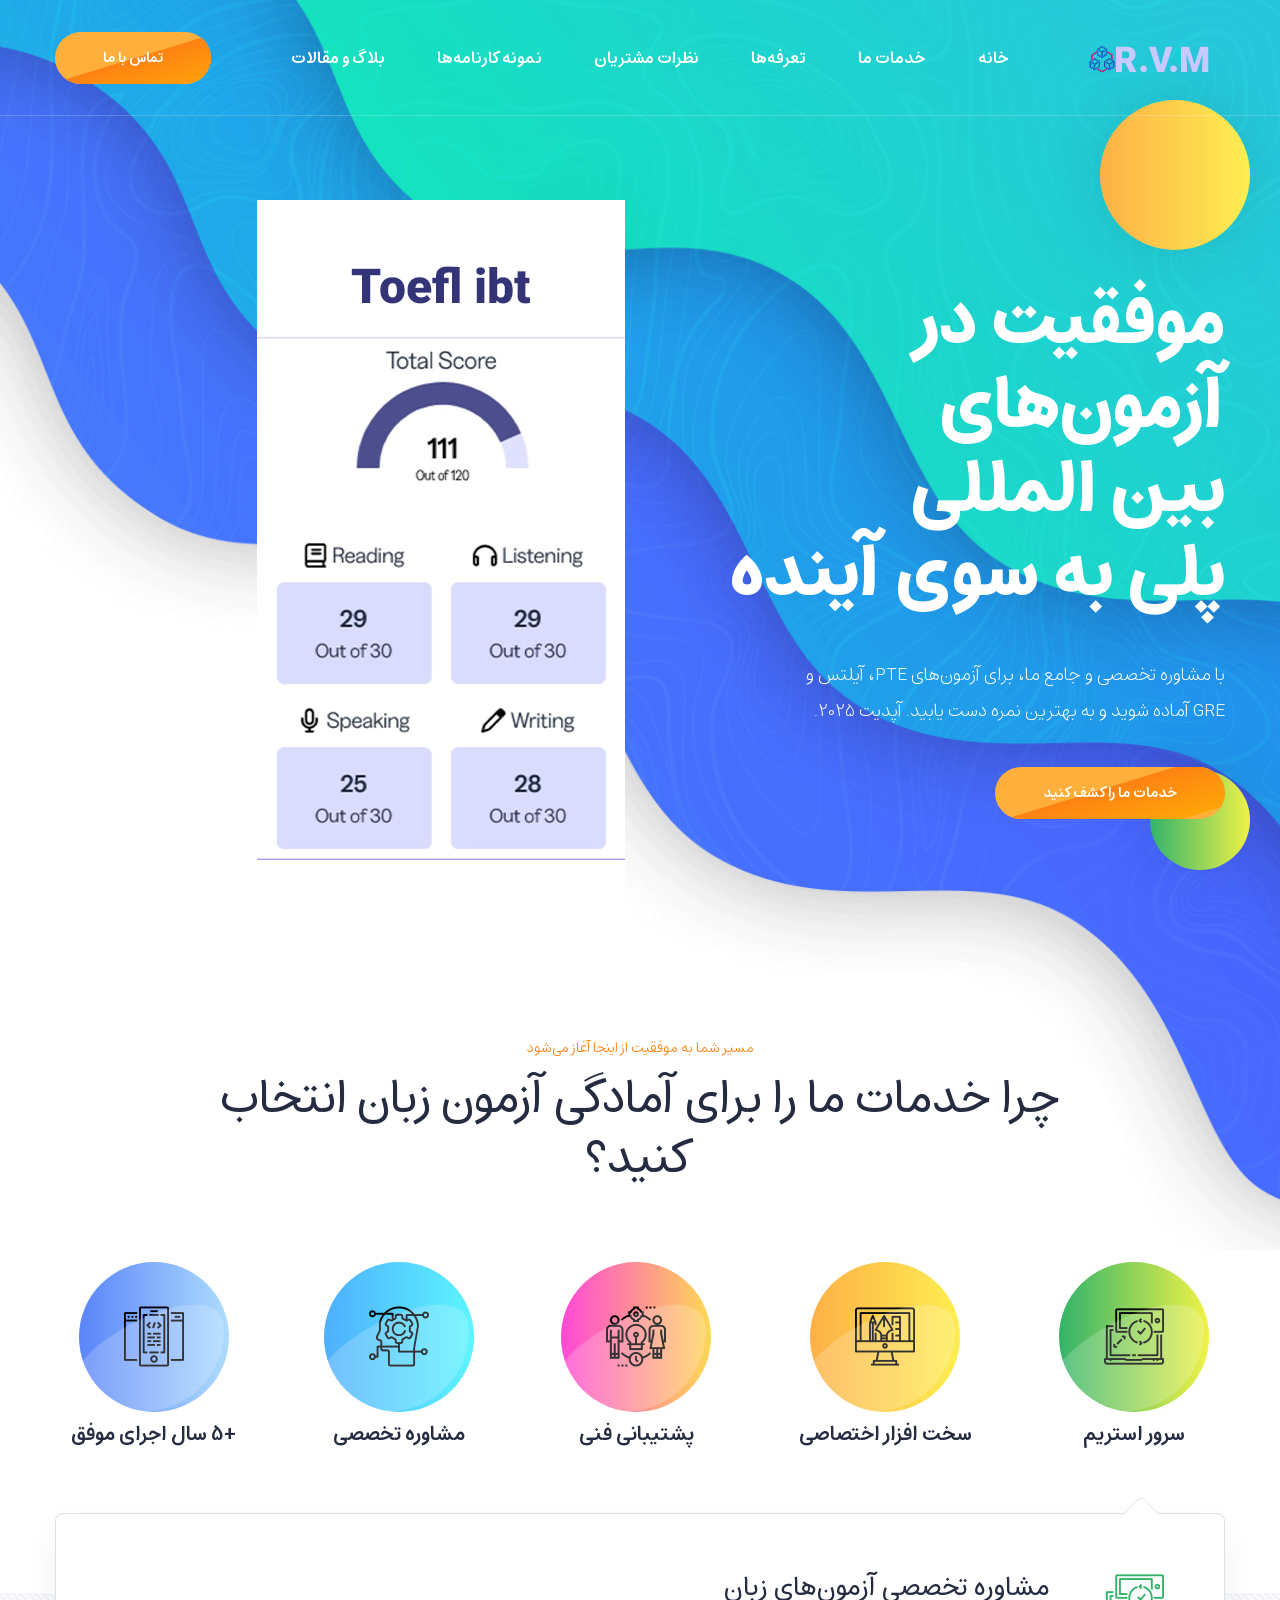
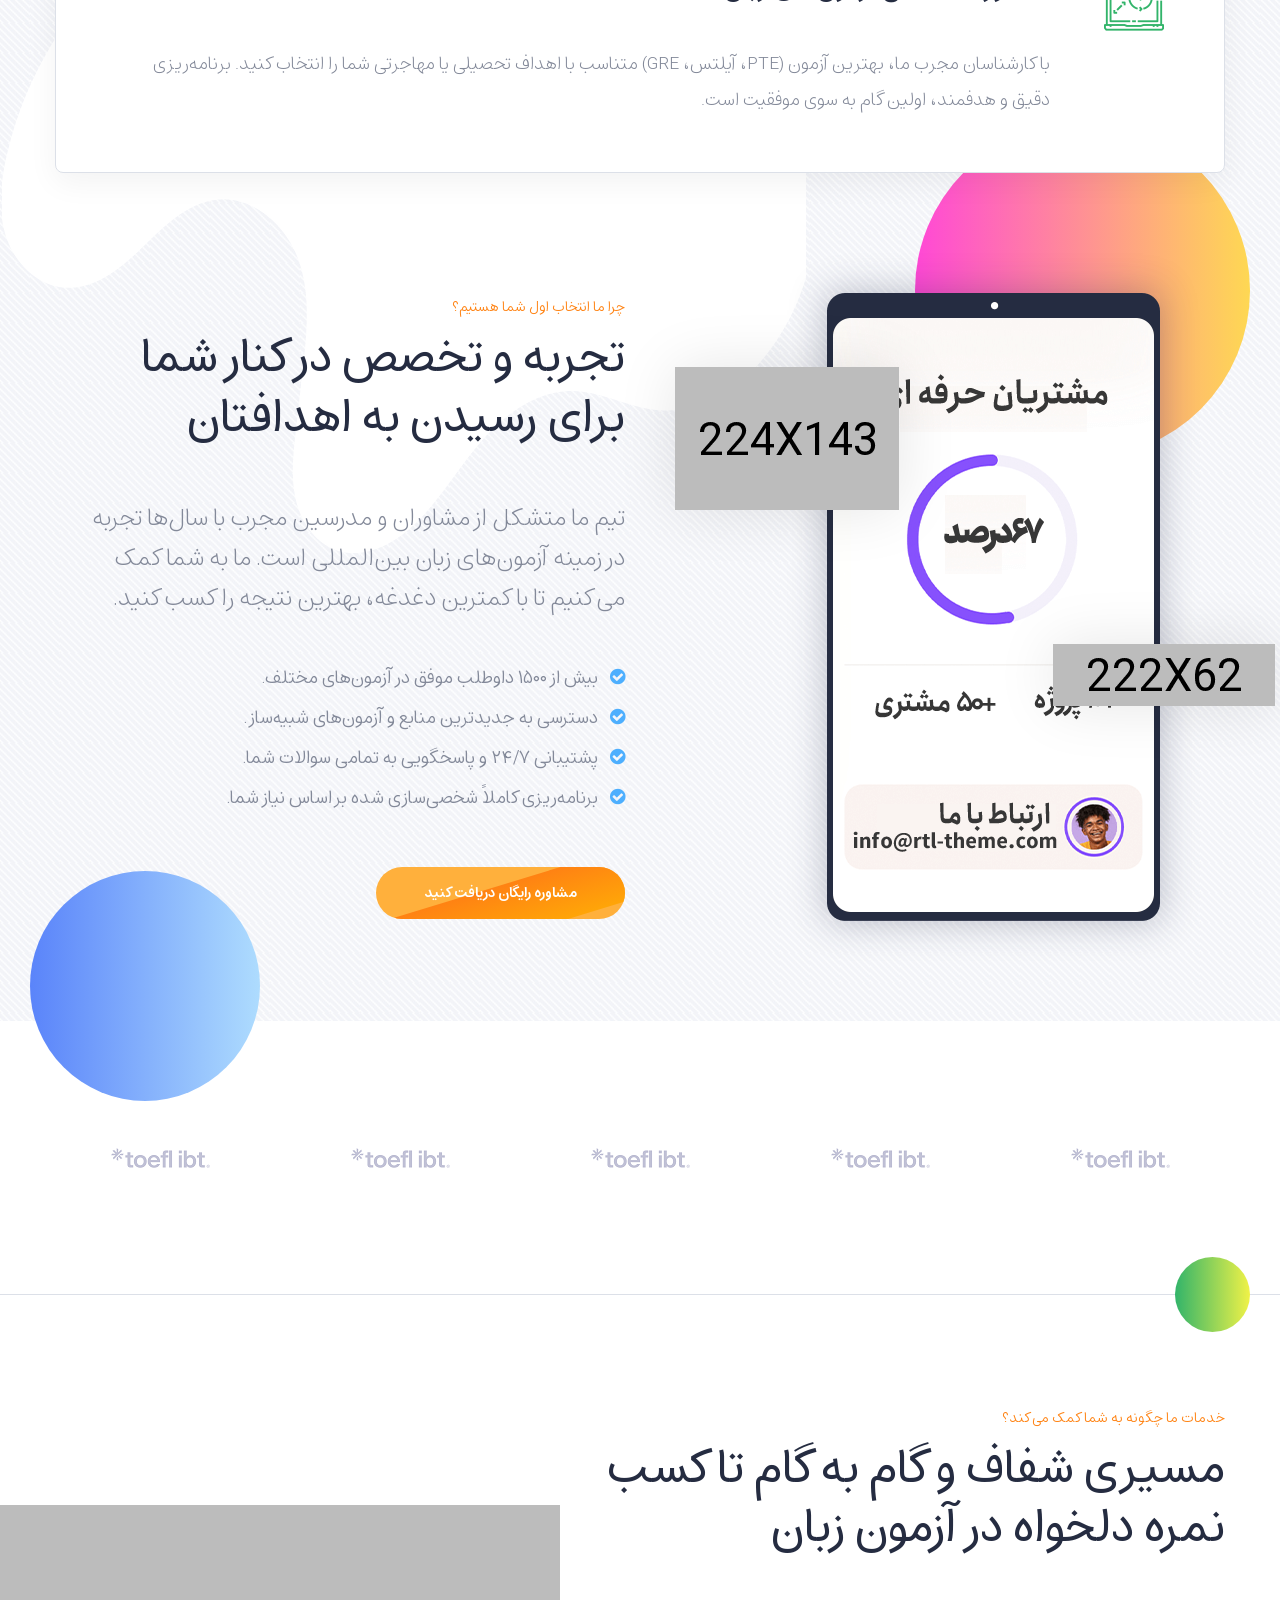
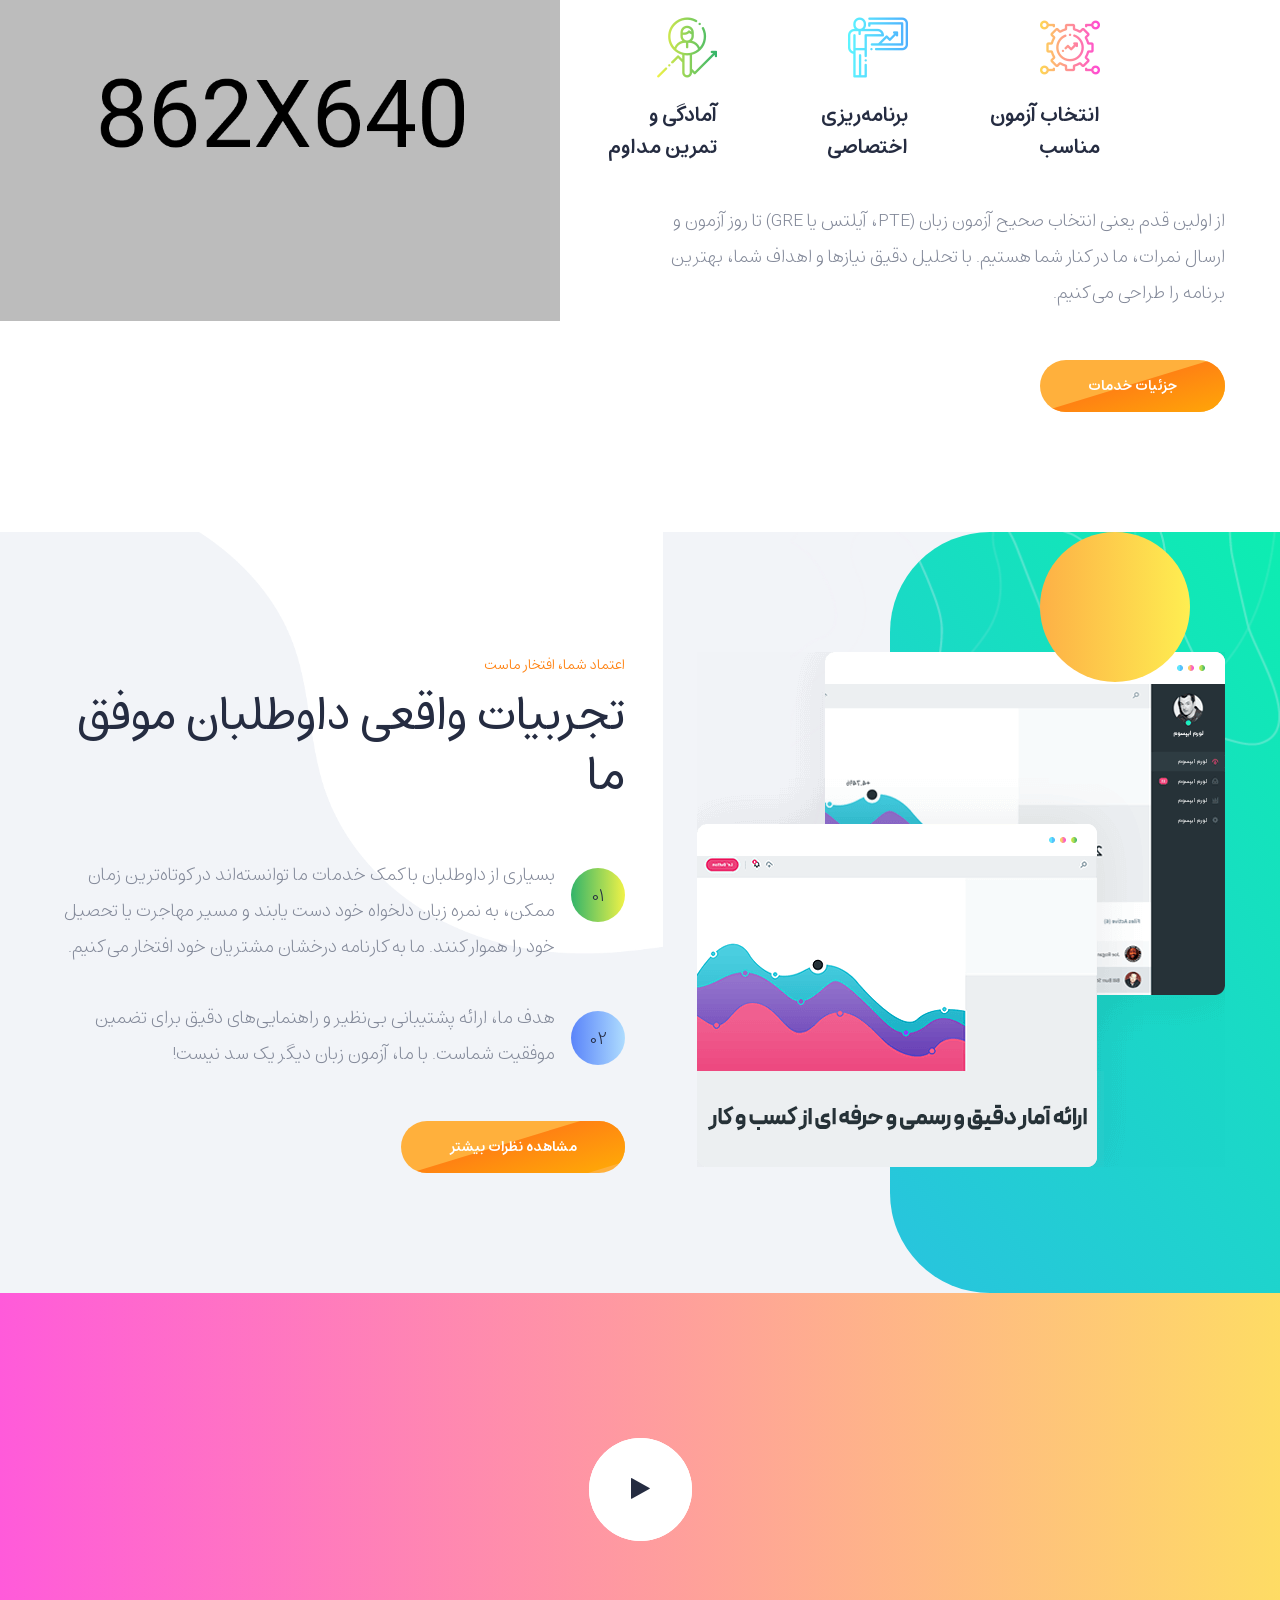
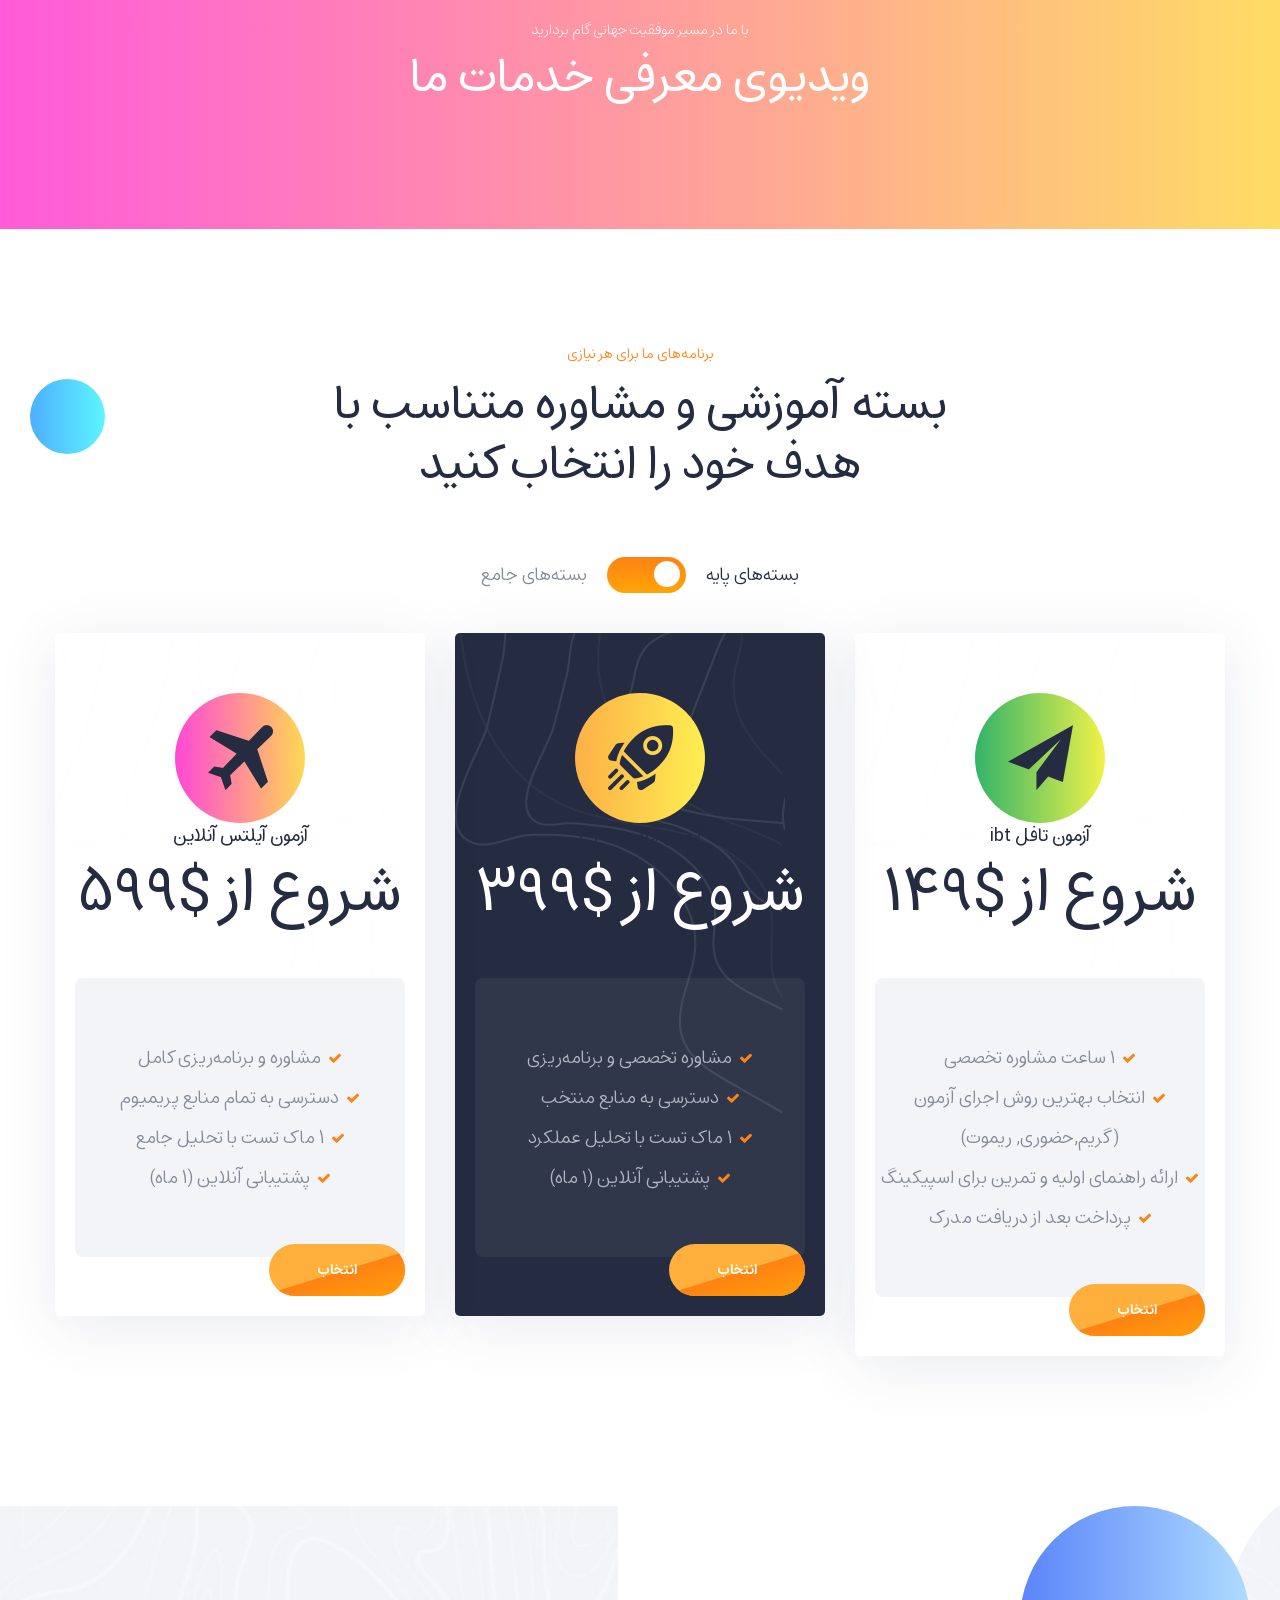
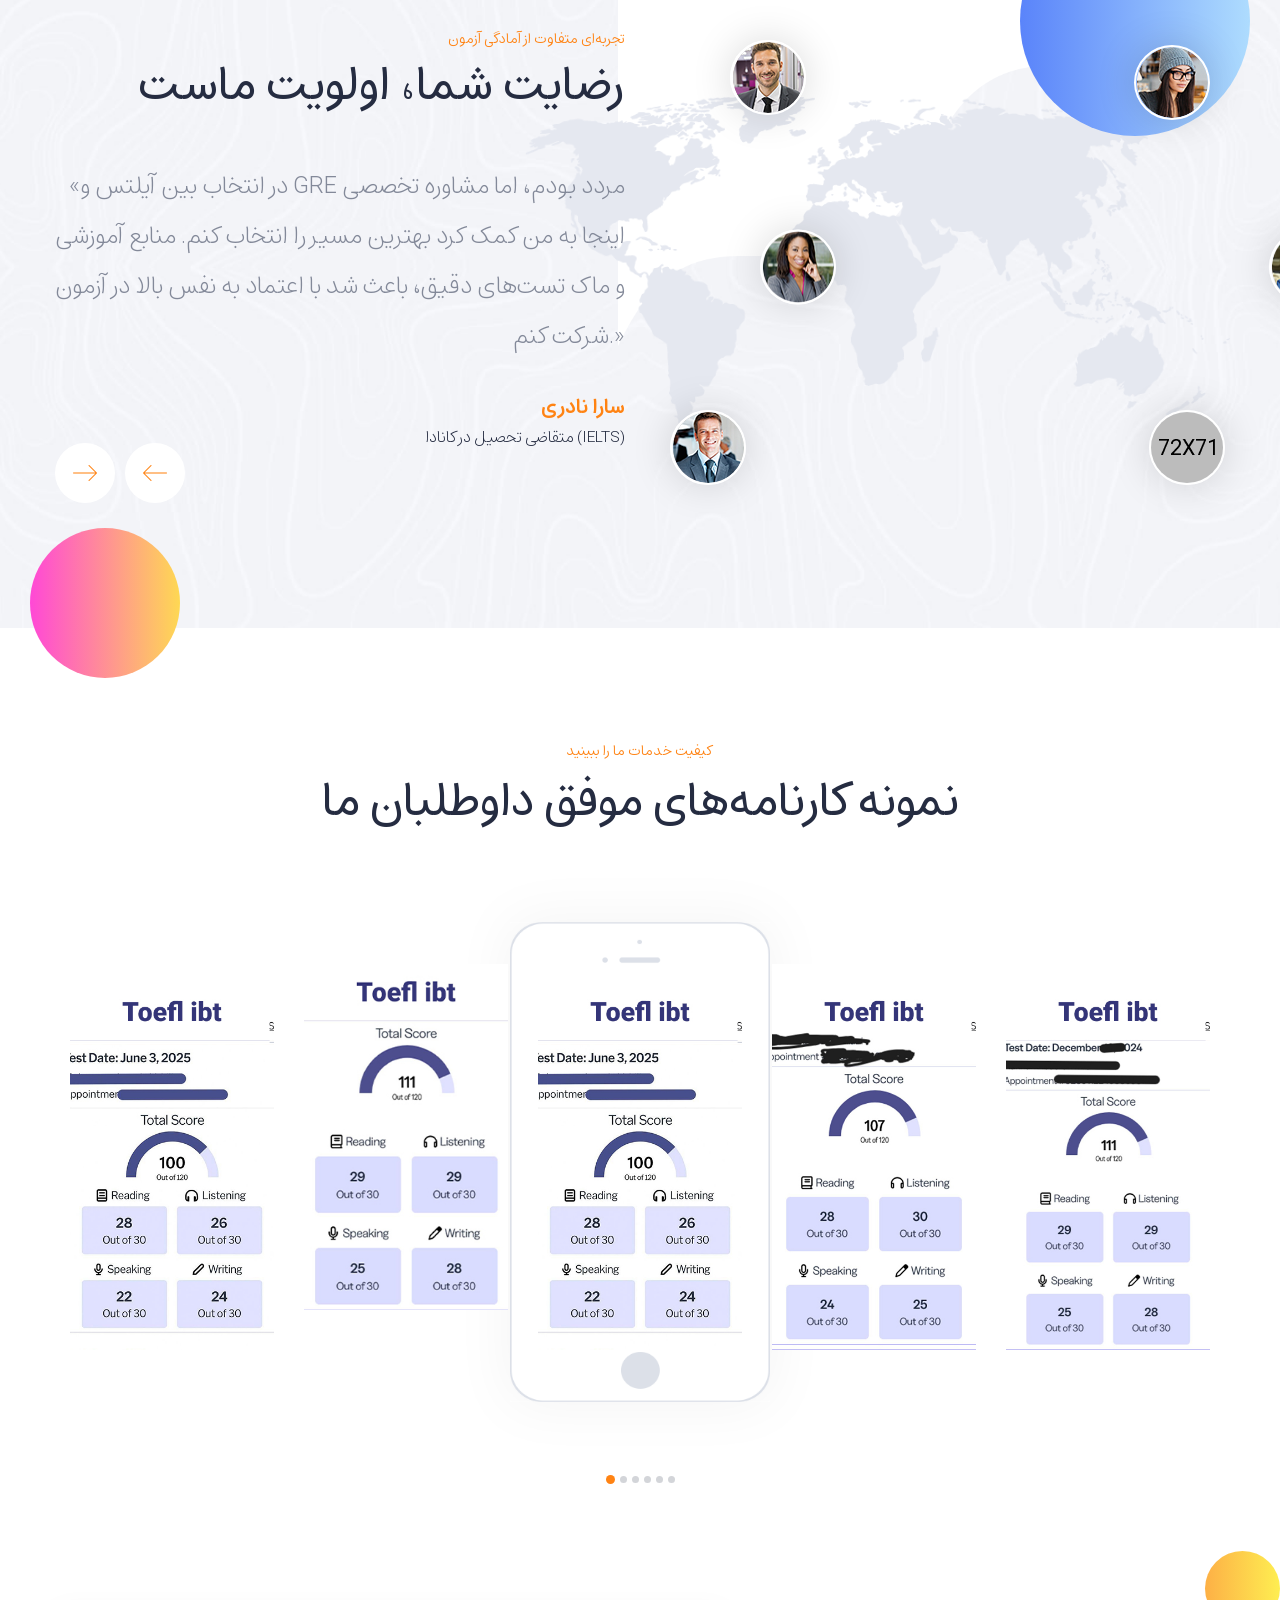
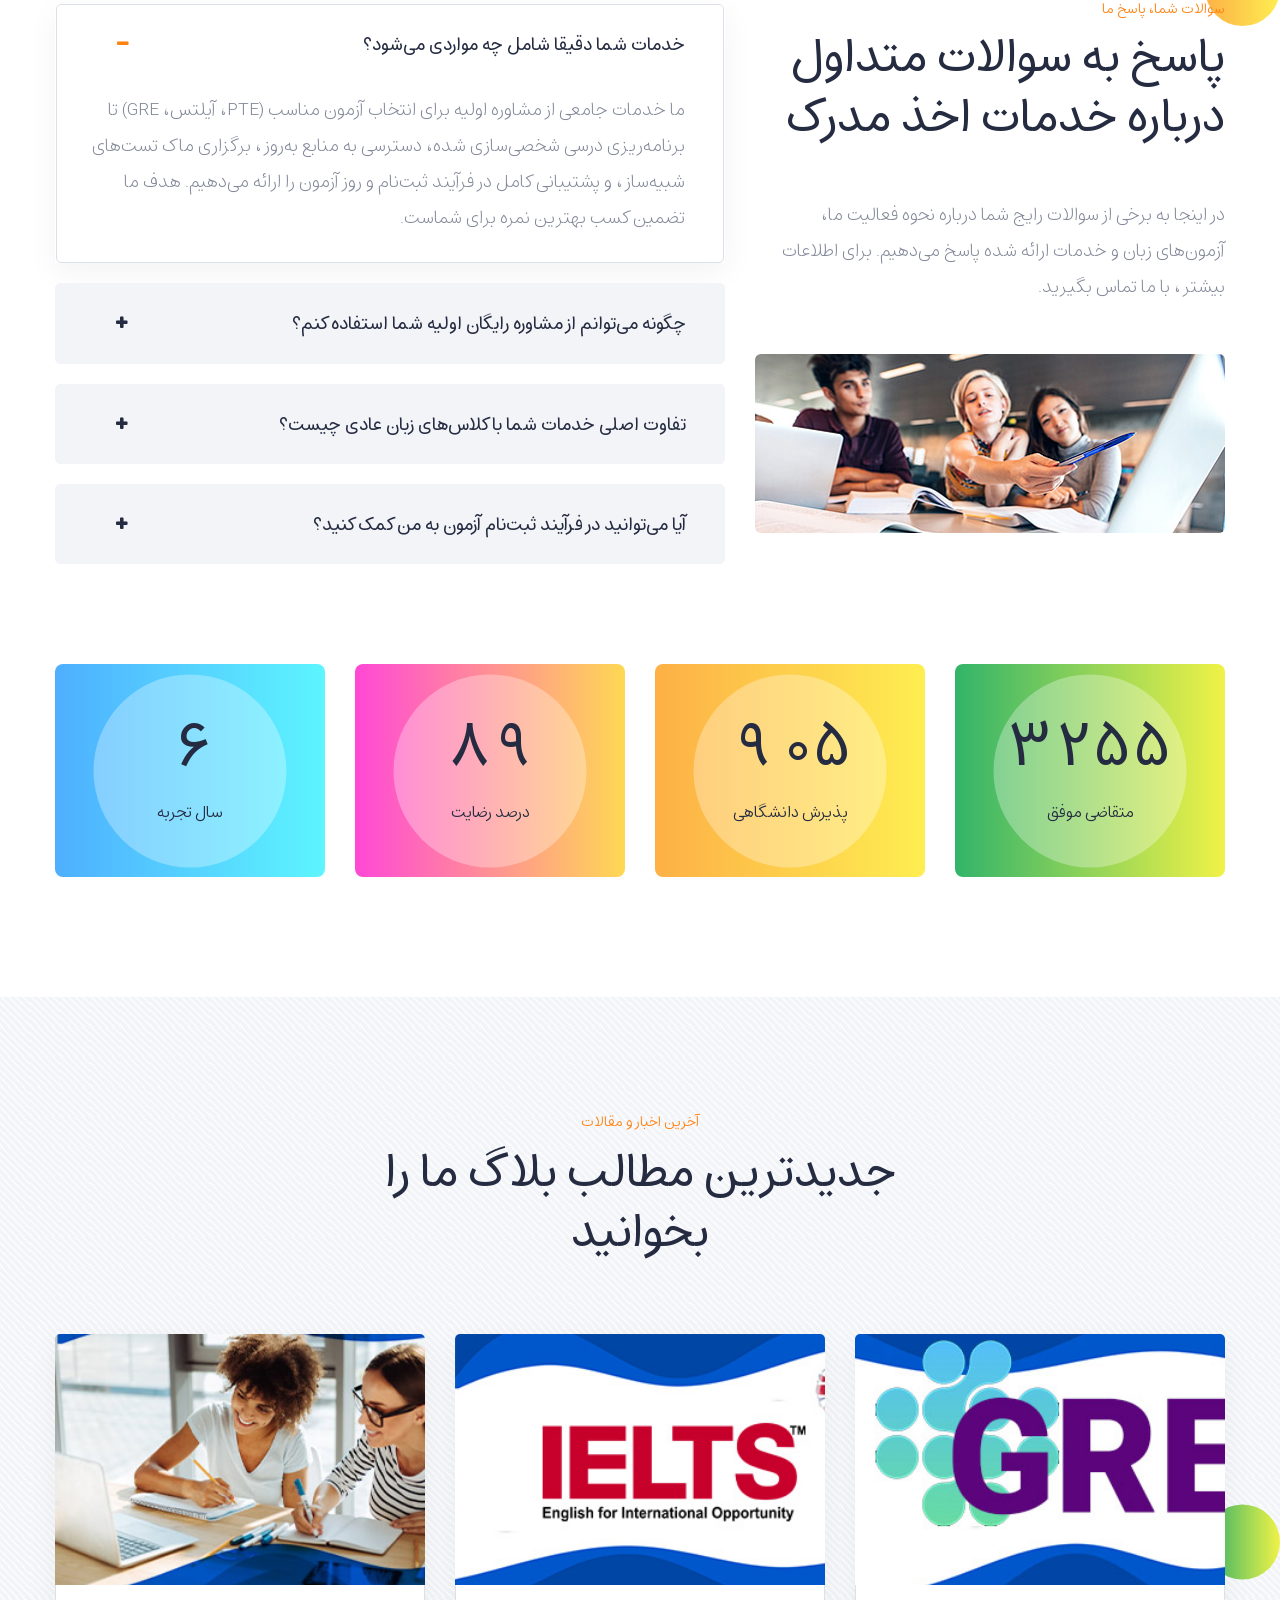
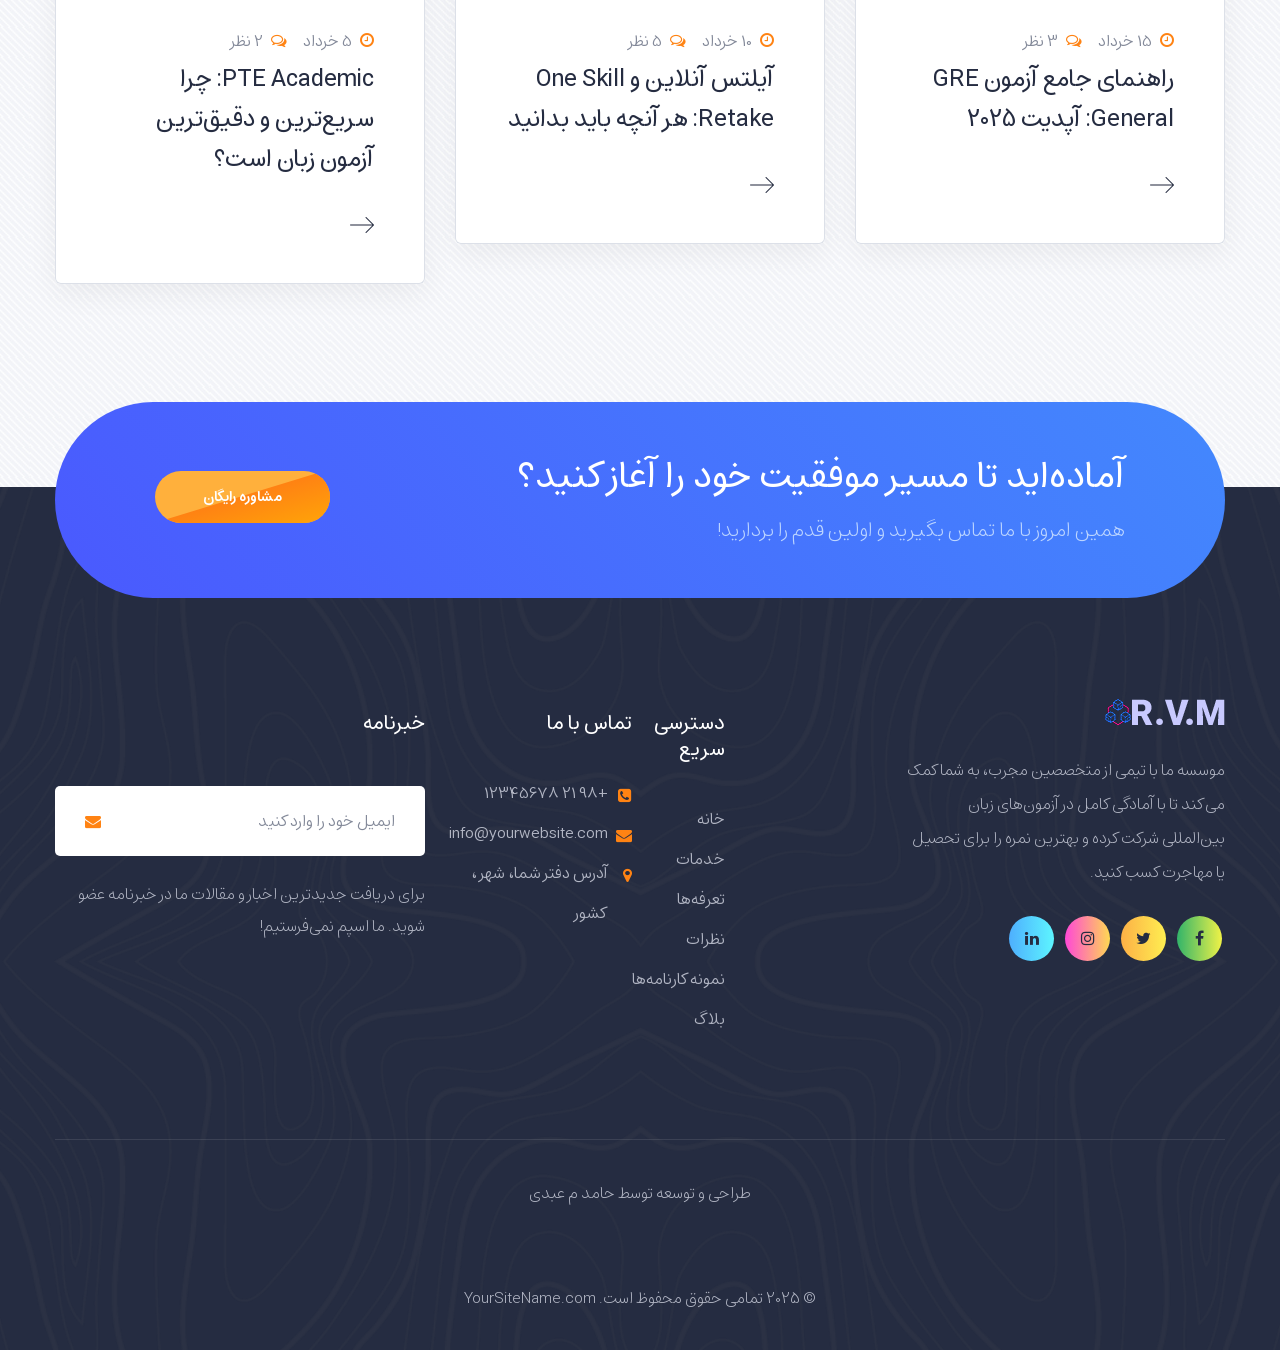
==== commit 84630419: "Update index.html" ====
--- a/index.html
+++ b/index.html
@@ -466,7 +466,7 @@
                                 <div class="pricing-one__single">
                                     <div class="pricing-one__inner">
                                         <i class="flaticon-send"></i>
-                                        <p>آزمون تافل ibt</p>
+                                        <h5>آزمون تافل ibt</h5>
                                         <h3>شروع از $149</h3>
                                         <!-- قیمت دلاری یا معادل ریالی -->
                                         <div class="overlay">
@@ -497,7 +497,7 @@
                                 <div class="pricing-one__single">
                                     <div class="pricing-one__inner">
                                         <i class="flaticon-shuttle"></i>
-                                        <p>آزمون آنلاین PTE</p>
+                                        <h5>آزمون آنلاین PTE</h5>
                                         <h3>شروع از $399</h3>
                                         <div class="overlay">
                                             <ul class="list-unstyled pricing-one__list">
@@ -527,7 +527,7 @@
                                 <div class="pricing-one__single">
                                     <div class="pricing-one__inner">
                                         <i class="flaticon-plane"></i>
-                                        <p> آزمون آیلتس آنلاین</p>
+                                        <h5> آزمون آیلتس آنلاین</h5>
                                         <h3>شروع از $599</h3>
                                         <div class="overlay">
                                             <ul class="list-unstyled pricing-one__list">
@@ -564,8 +564,8 @@
                                 <div class="pricing-one__single">
                                     <div class="pricing-one__inner">
                                         <i class="flaticon-send"></i>
-                                        <p>بسته VIP</p>
-                                        <h3>قیمت توافقی</h3>
+                                        <h5>بسته VIP</h5>
+                                        <h4>قیمت توافقی</h4>
                                         <div class="overlay">
                                             <ul class="list-unstyled pricing-one__list">
                                                 <li>
@@ -594,8 +594,8 @@
                                 <div class="pricing-one__single">
                                     <div class="pricing-one__inner">
                                         <i class="flaticon-shuttle"></i>
-                                        <p>خدمات مهاجرتی</p>
-                                        <h3>تماس بگیرید</h3>
+                                        <h5>خدمات مهاجرتی</h5>
+                                        <h4>تماس بگیرید</h4>
                                         <div class="overlay">
                                             <ul class="list-unstyled pricing-one__list">
                                                 <li>
@@ -624,8 +624,8 @@
                                 <div class="pricing-one__single">
                                     <div class="pricing-one__inner">
                                         <i class="flaticon-plane"></i>
-                                        <p>بسته پشتیبانی طلایی</p>
-                                        <h3>شروع از $599</h3>
+                                        <h5>بسته پشتیبانی طلایی</h5>
+                                        <h4>شروع از $599</h4>
                                         <div class="overlay">
                                             <ul class="list-unstyled pricing-one__list">
                                                 <li>
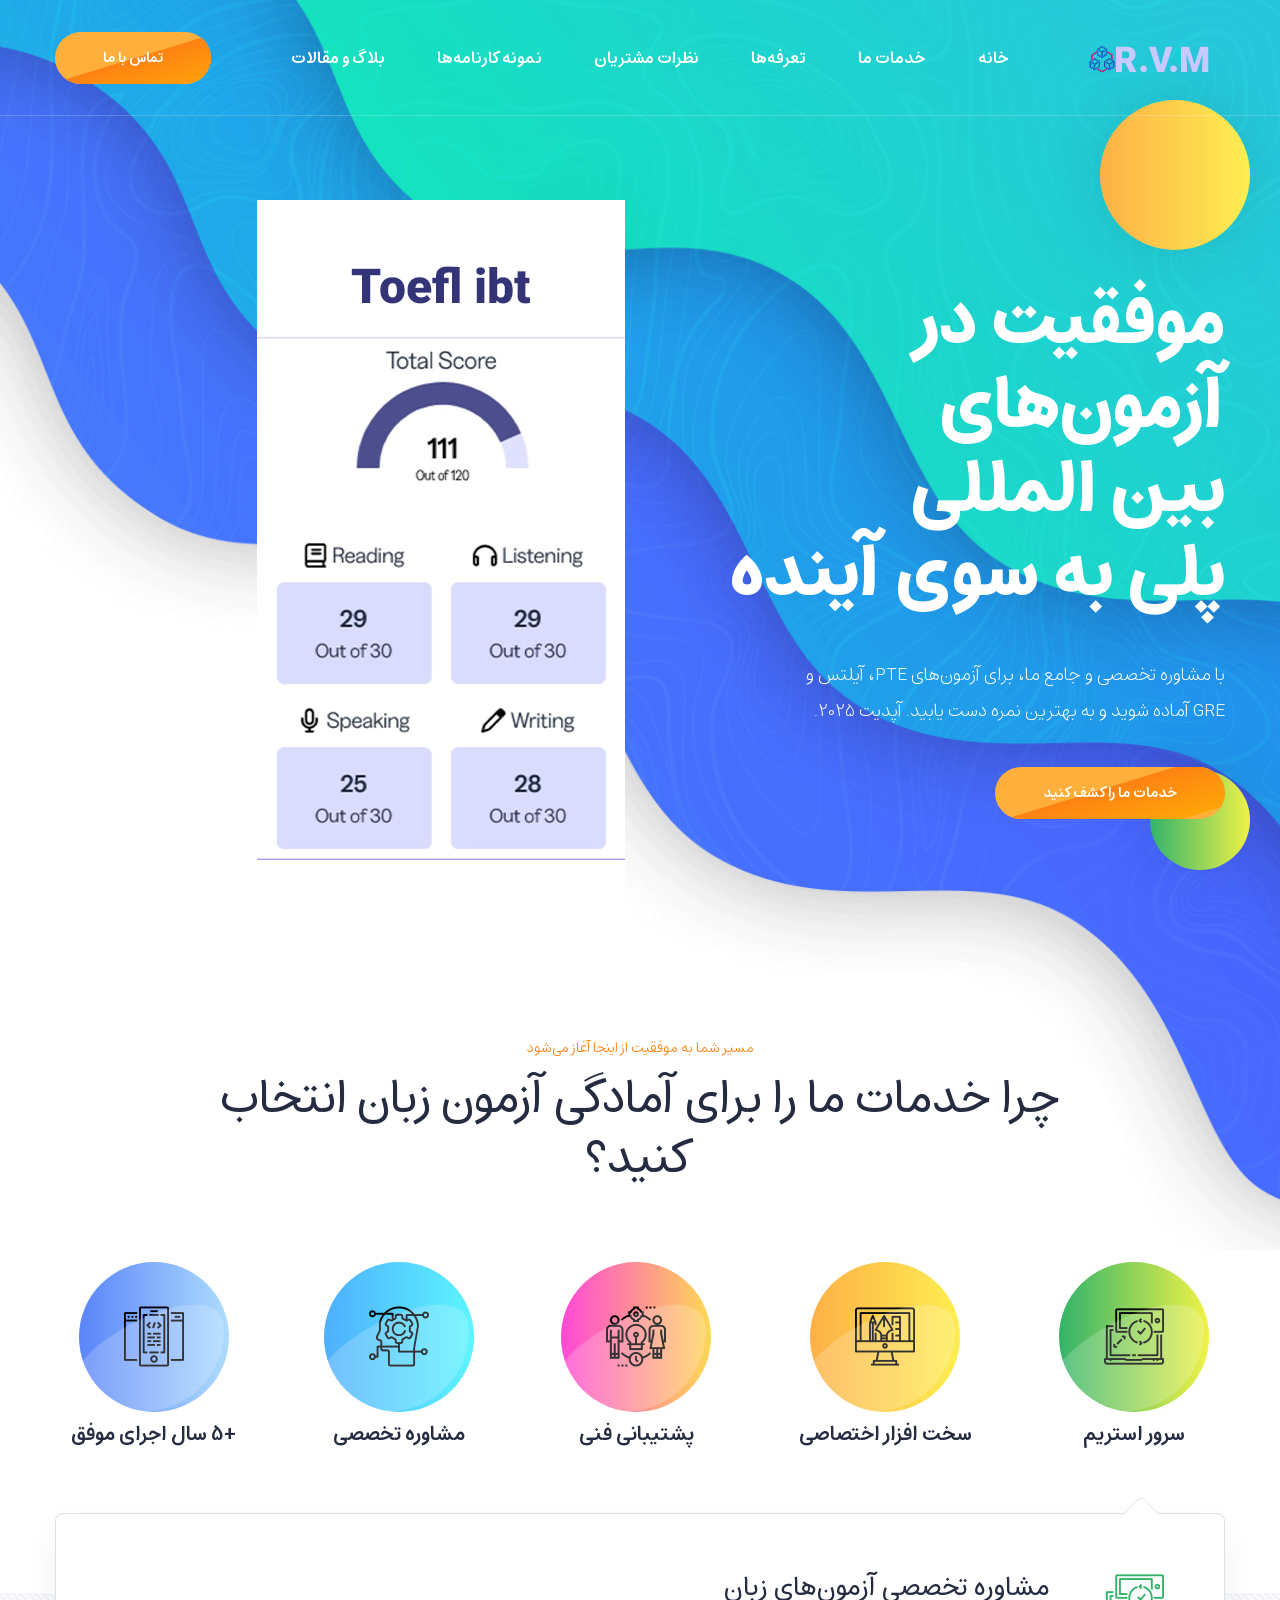
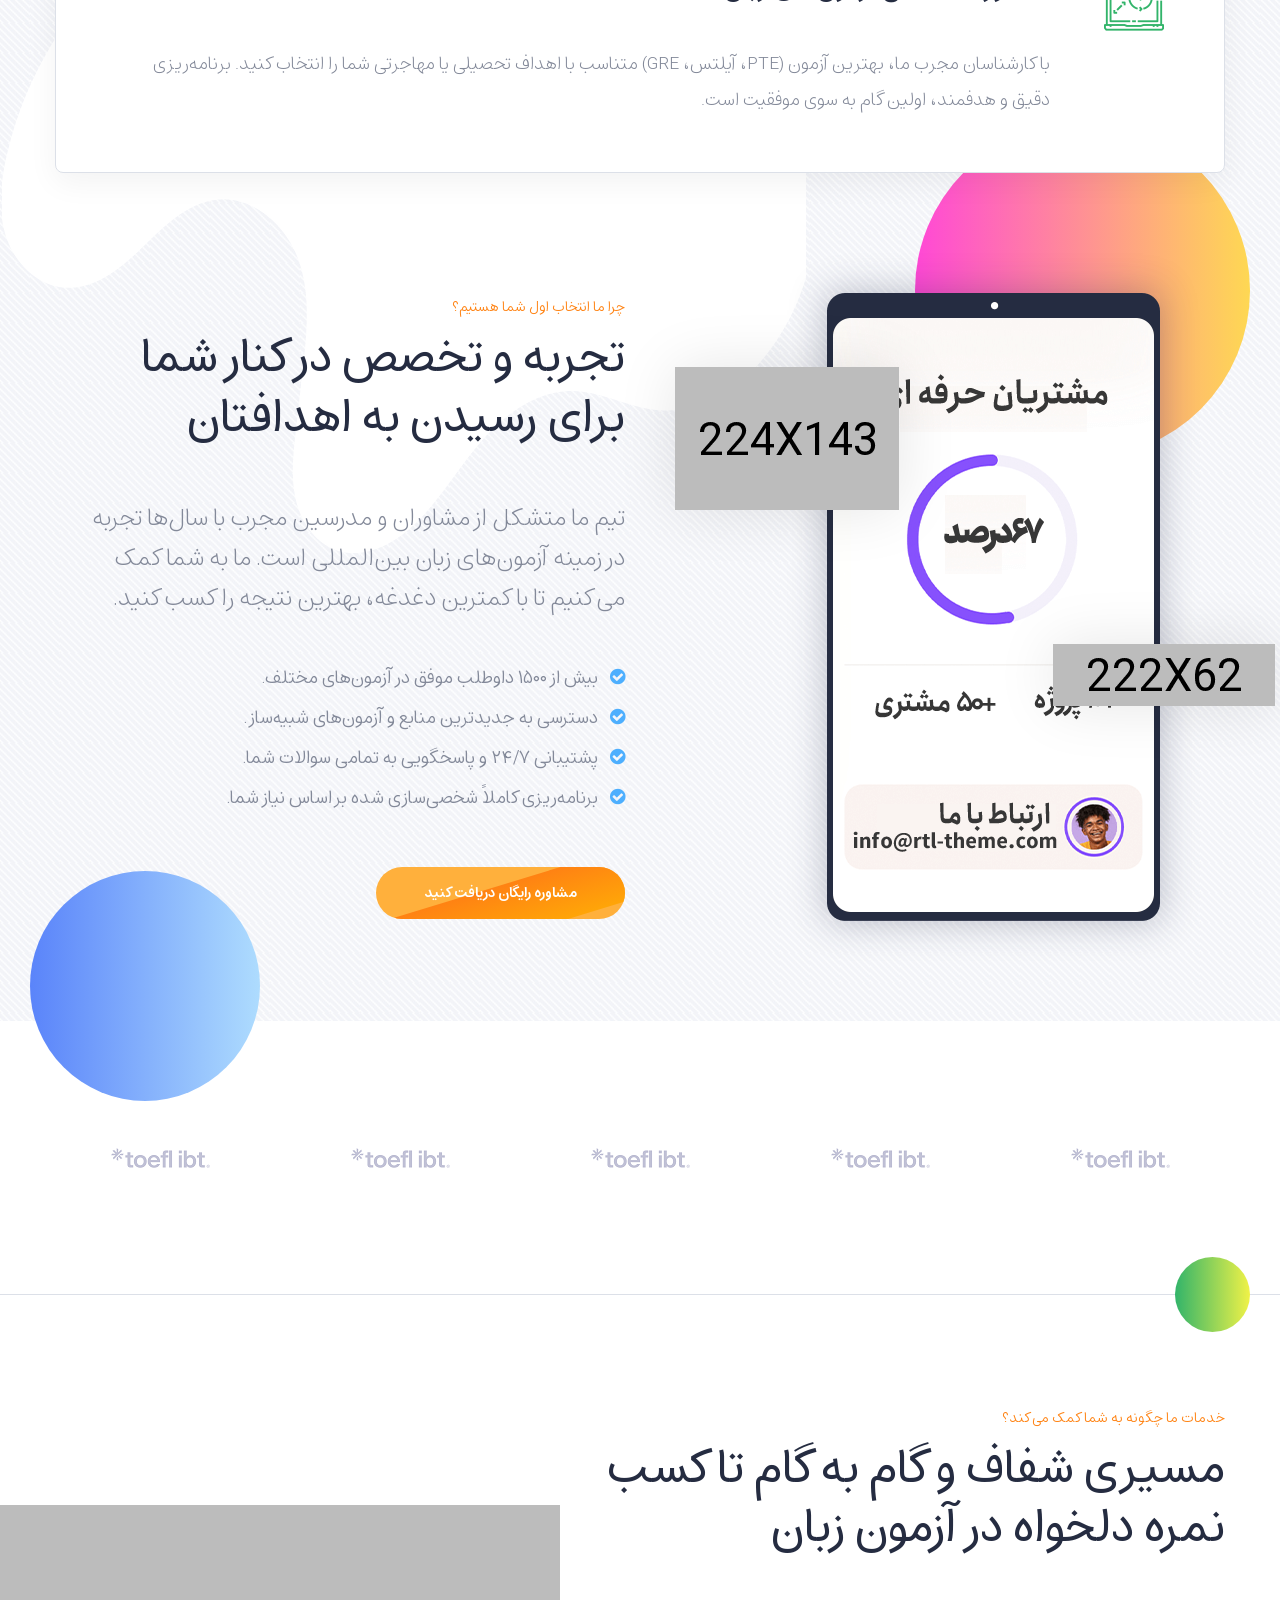
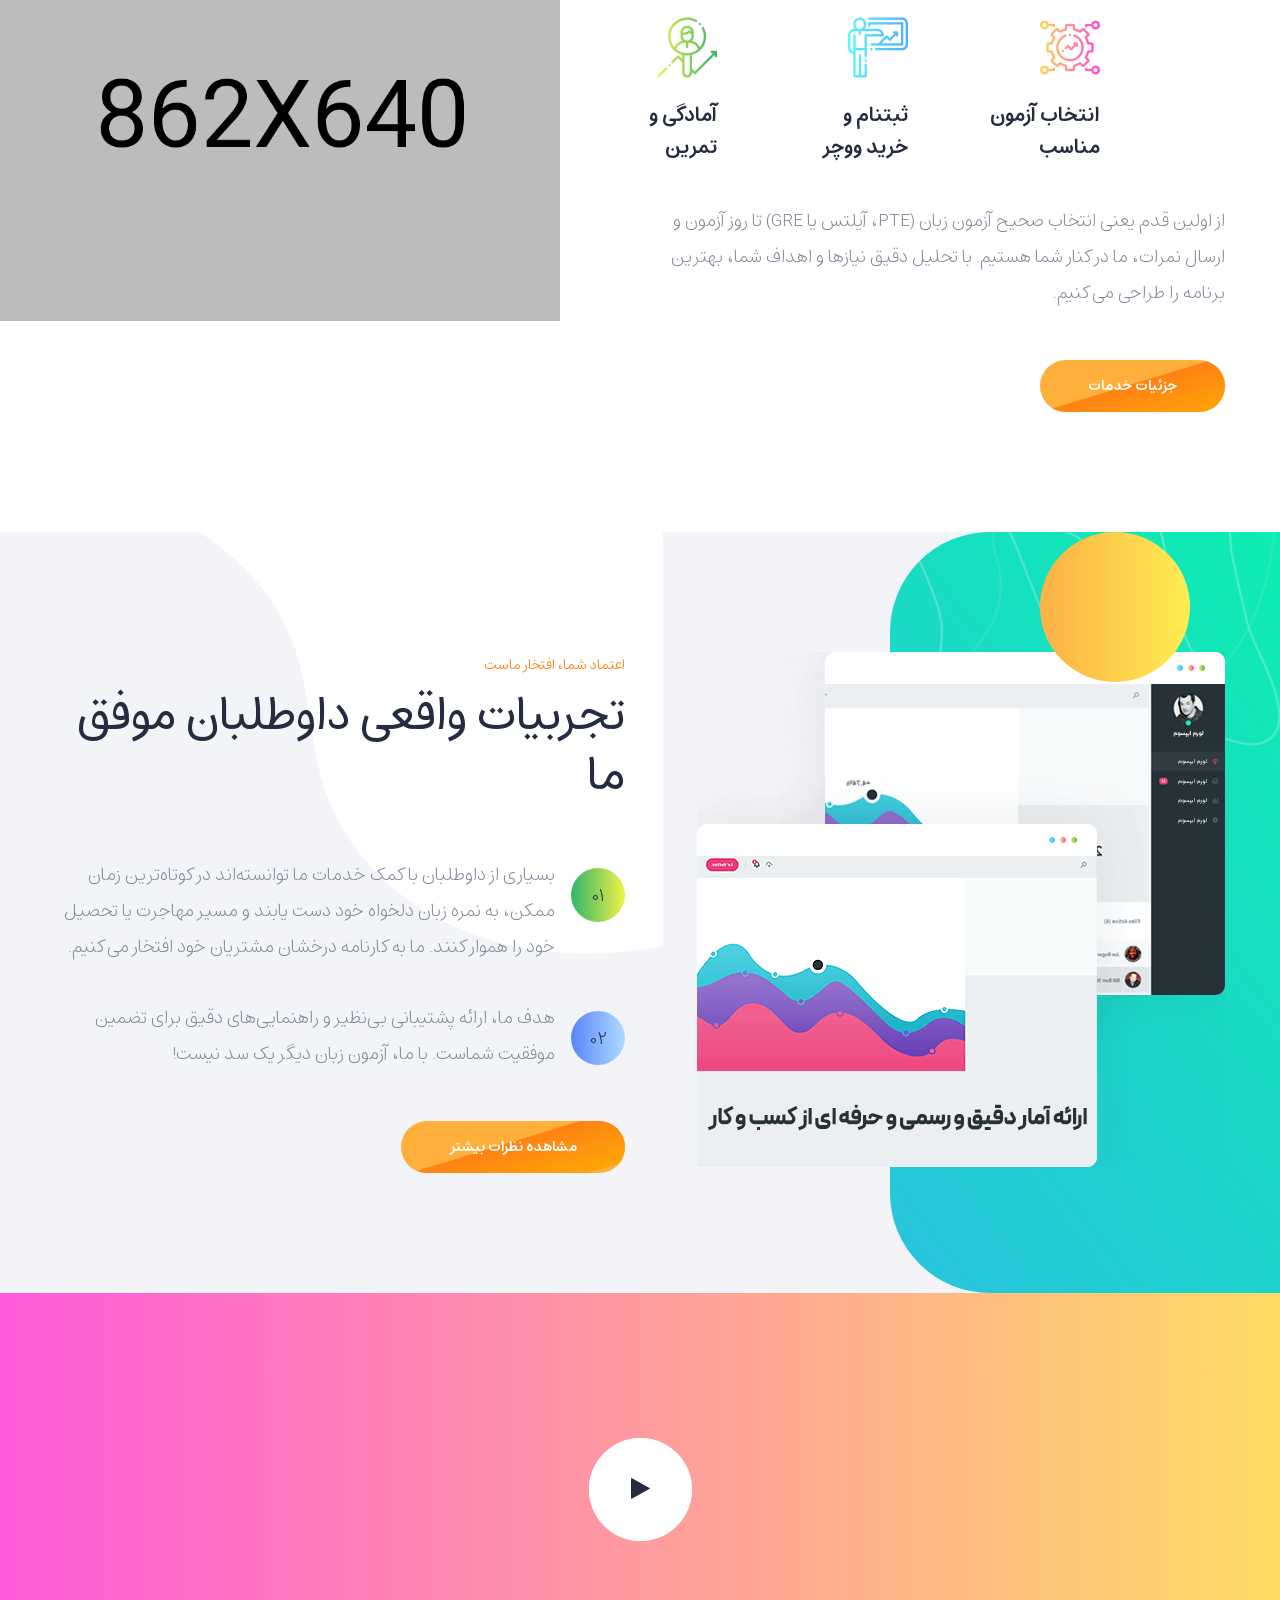
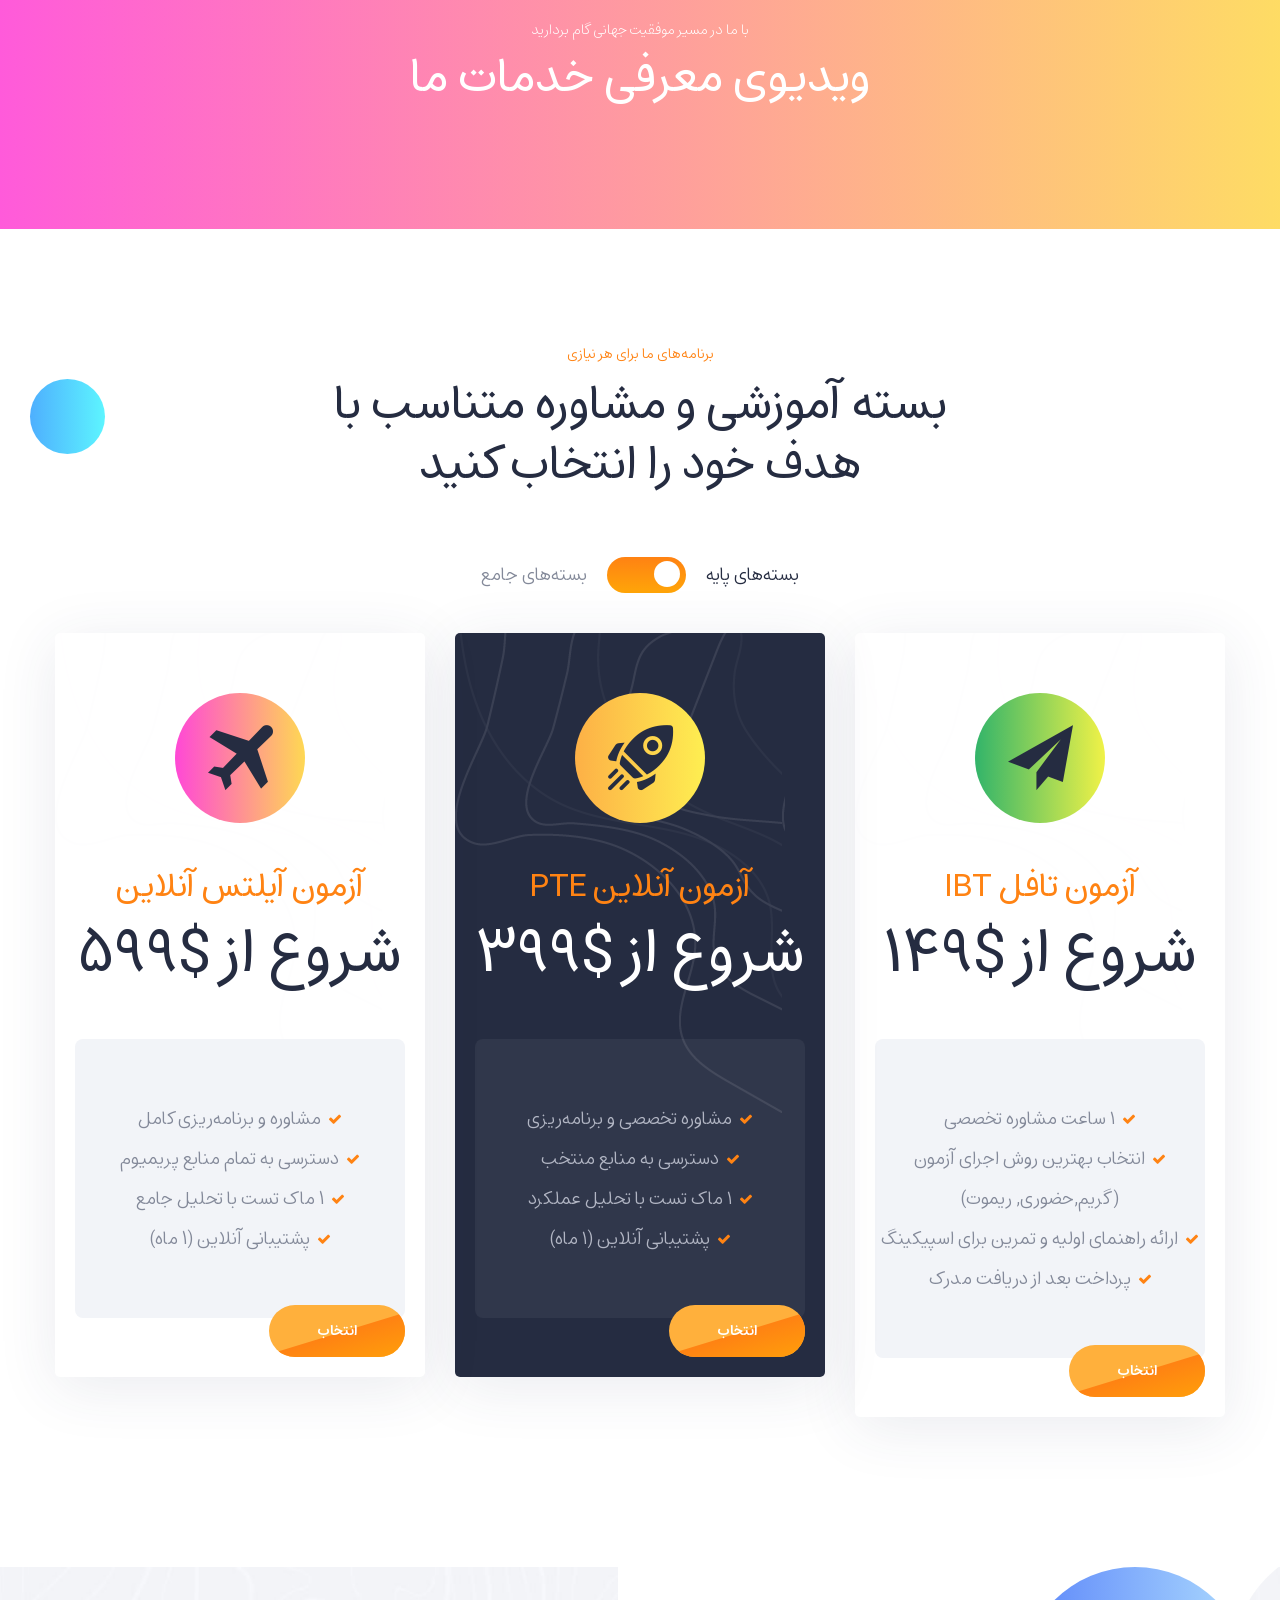
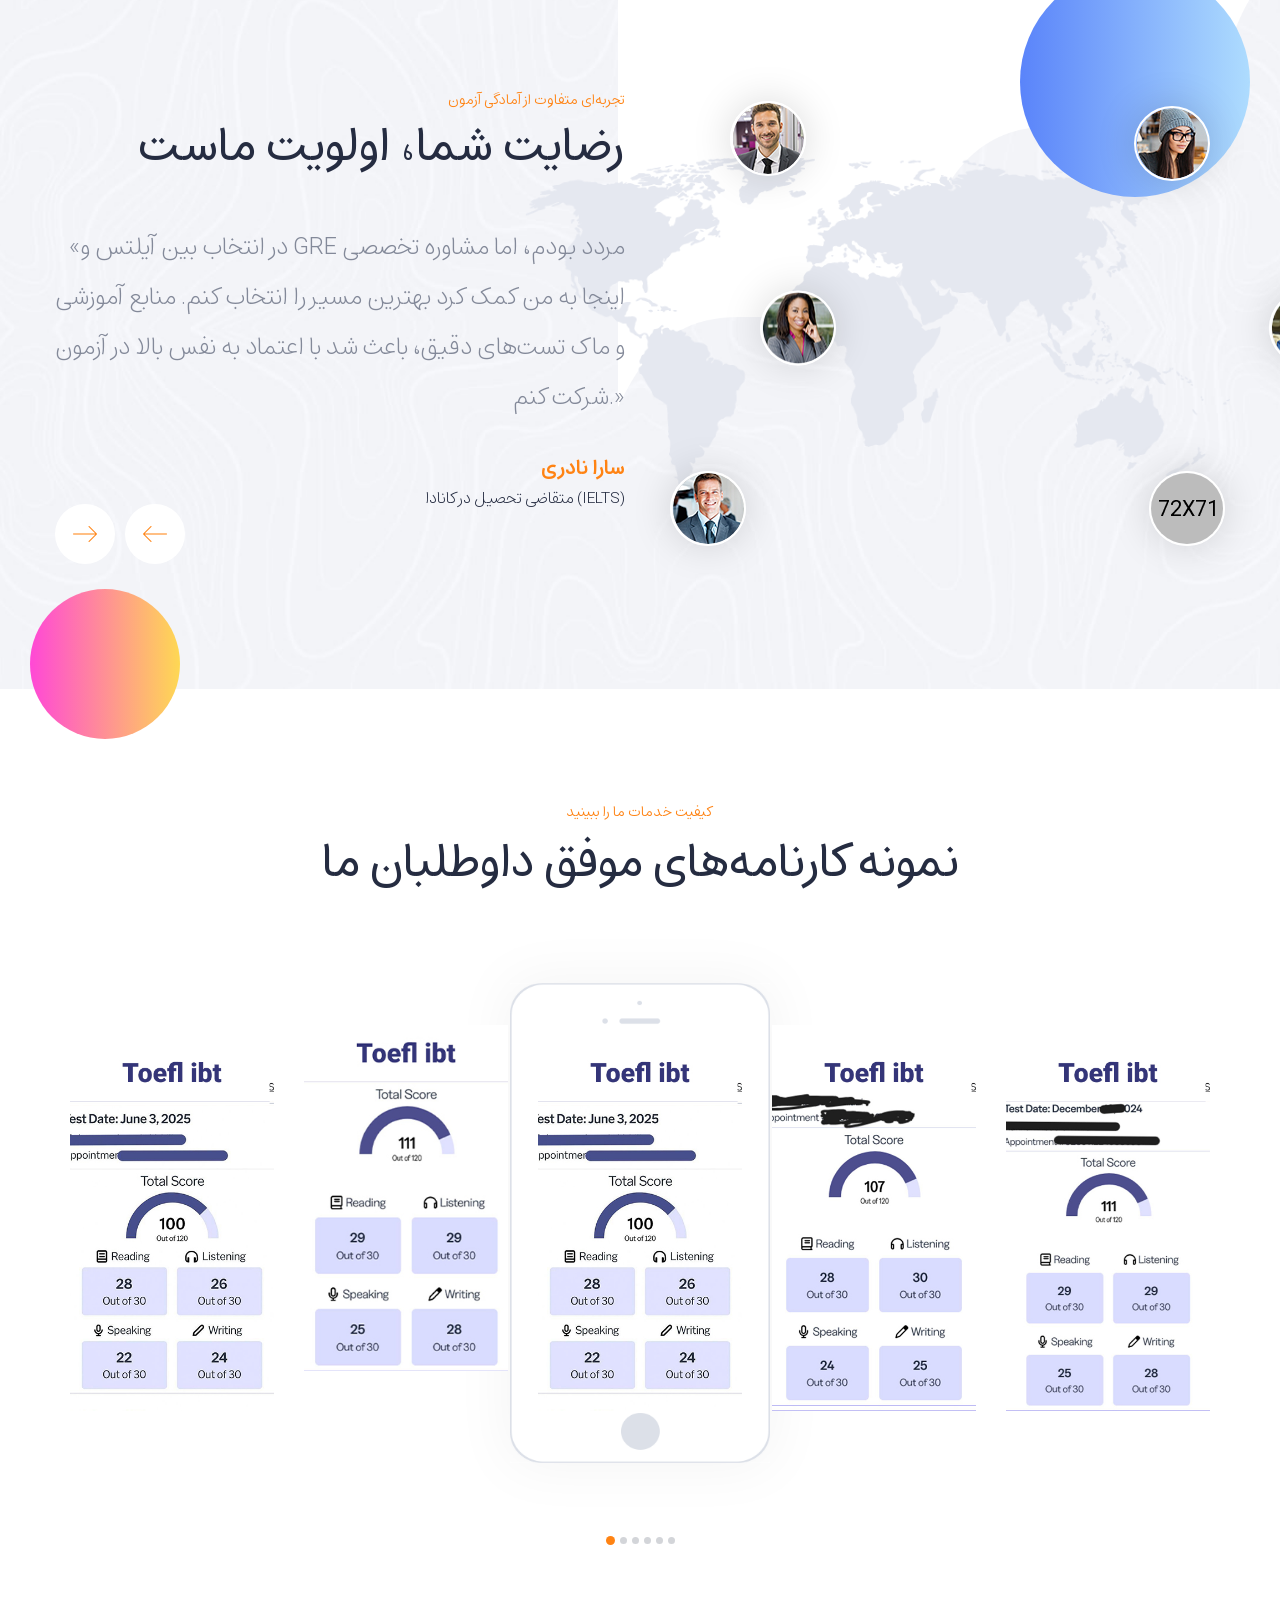
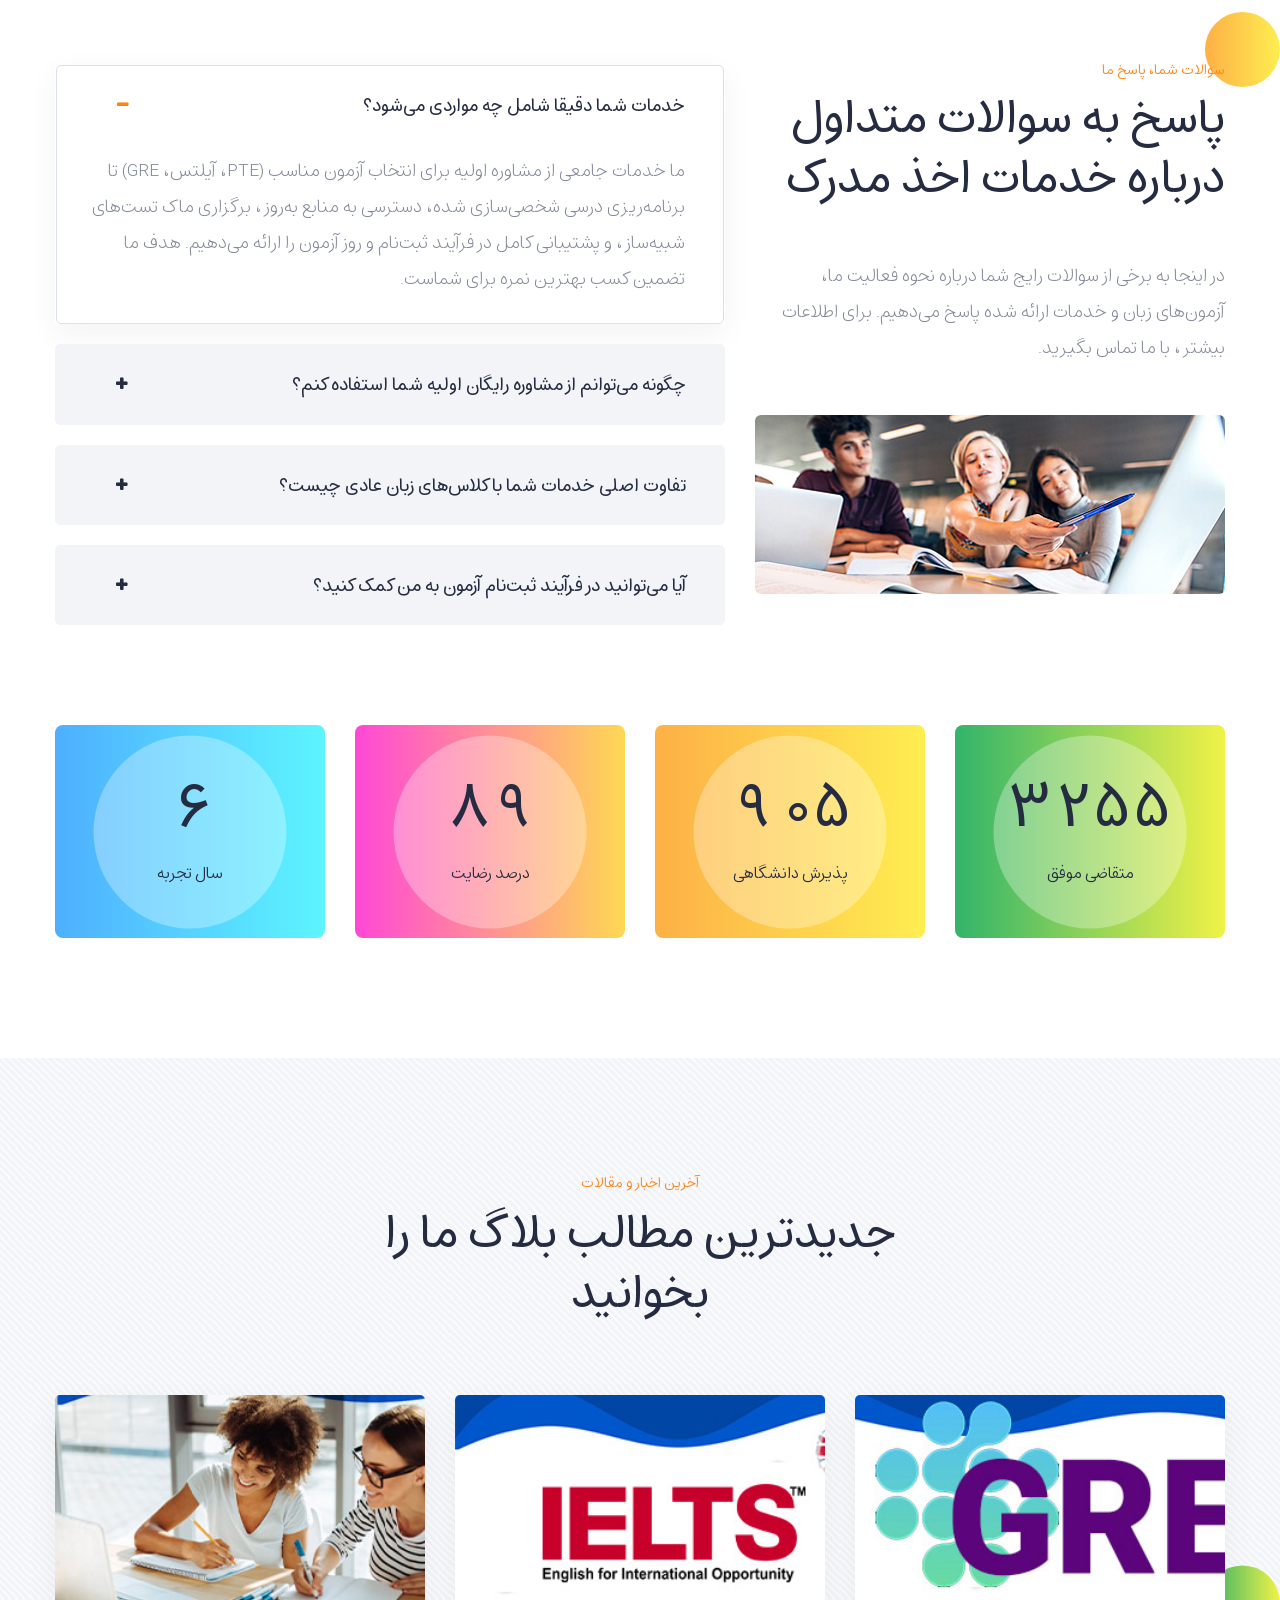
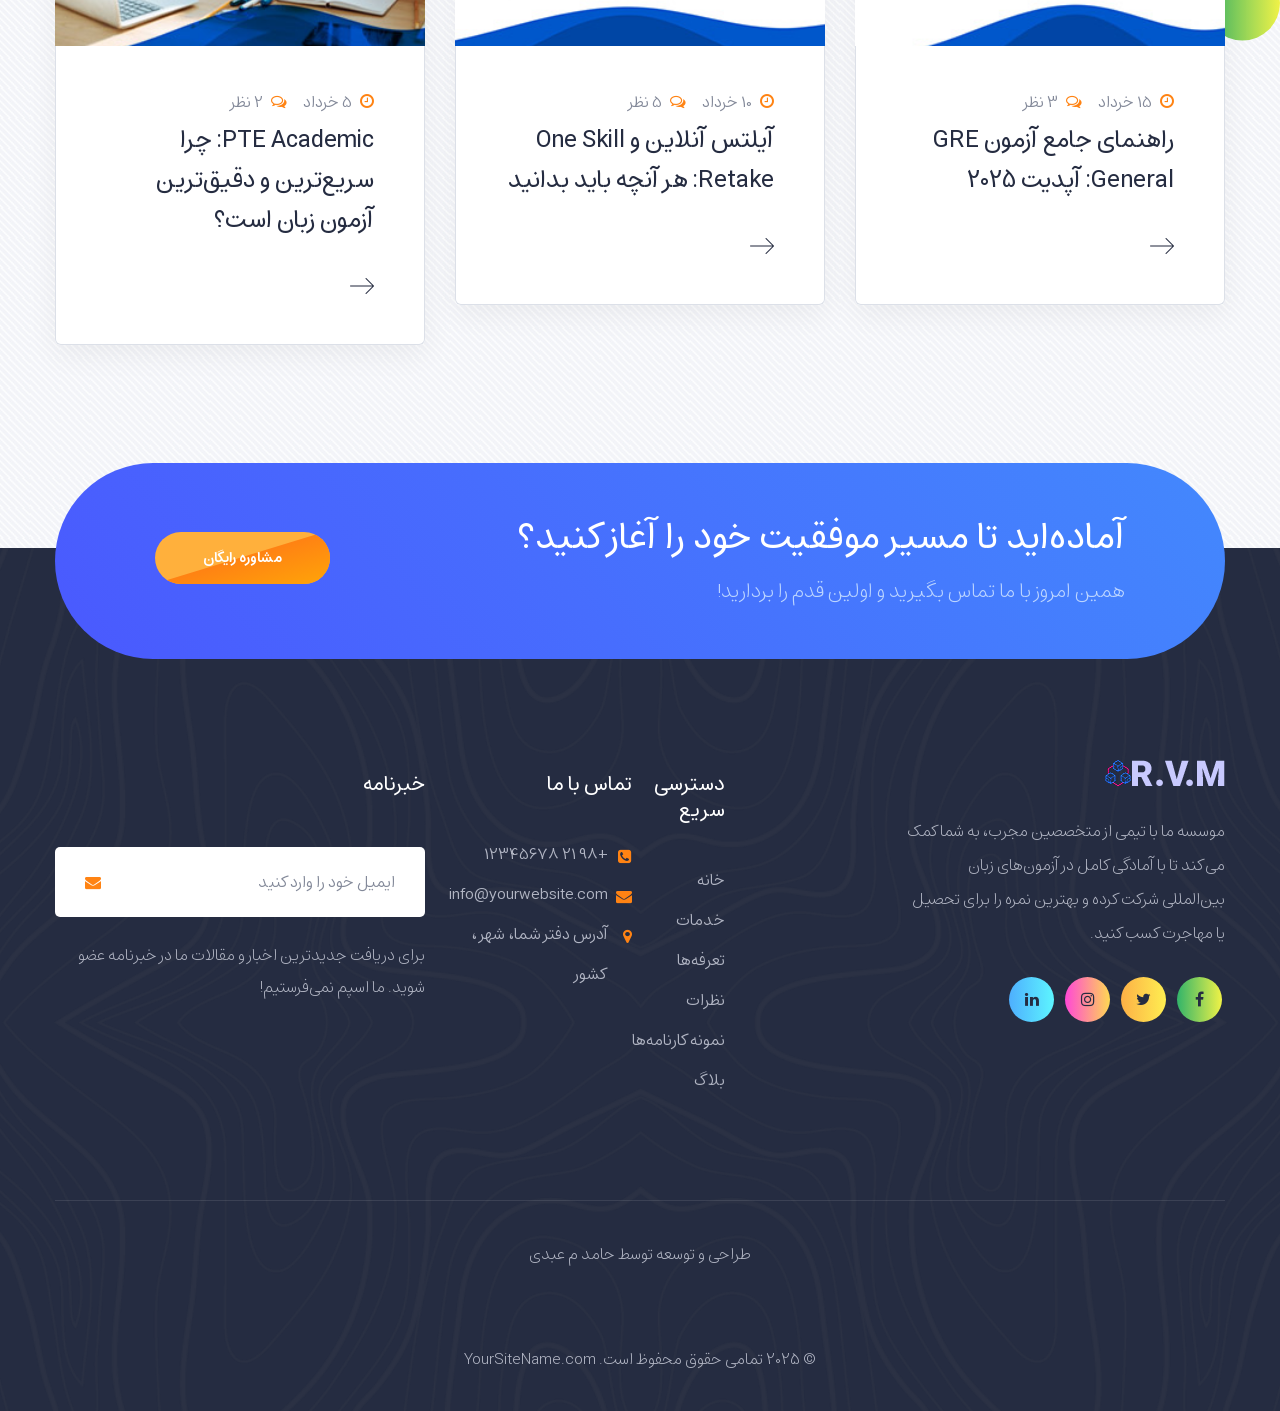
==== commit 4c6f118d: "Update index.html" ====
--- a/index.html
+++ b/index.html
@@ -362,14 +362,14 @@
                                     <div class="business-item item-2">
                                         <i class="flaticon-people"></i>
                                         <br>
-                                        <span>برنامه‌ریزی <br> اختصاصی</span>
+                                        <span>ثبتنام و <br>خرید ووچر</span>
                                     </div>
                                 </div>
                                 <div class="col-sm-4">
                                     <div class="business-item item-3">
                                         <i class="flaticon-human-resources"></i>
                                         <br>
-                                        <span>آمادگی و <br> تمرین مداوم</span>
+                                        <span>آمادگی و <br> تمرین </span>
                                     </div>
                                 </div>
                             </div>
@@ -565,7 +565,7 @@
                                     <div class="pricing-one__inner">
                                         <i class="flaticon-send"></i>
                                         <h5>بسته VIP</h5>
-                                        <h4>قیمت توافقی</h4>
+                                        <h3>قیمت توافقی</h3>
                                         <div class="overlay">
                                             <ul class="list-unstyled pricing-one__list">
                                                 <li>
@@ -595,7 +595,7 @@
                                     <div class="pricing-one__inner">
                                         <i class="flaticon-shuttle"></i>
                                         <h5>خدمات مهاجرتی</h5>
-                                        <h4>تماس بگیرید</h4>
+                                        <h3>تماس بگیرید</h3>
                                         <div class="overlay">
                                             <ul class="list-unstyled pricing-one__list">
                                                 <li>
@@ -625,7 +625,7 @@
                                     <div class="pricing-one__inner">
                                         <i class="flaticon-plane"></i>
                                         <h5>بسته پشتیبانی طلایی</h5>
-                                        <h4>شروع از $599</h4>
+                                        <h3>شروع از $599</h3>
                                         <div class="overlay">
                                             <ul class="list-unstyled pricing-one__list">
                                                 <li>
--- a/assets/css/style.css
+++ b/assets/css/style.css
@@ -121,7 +121,7 @@
 }
 
 /* برای پاراگراف‌ها (اگر تعریف نشده) جهت خوانایی بهتر */
-p {
+p {	
   line-height: 1.7; /* برای متن اصلی، مقدار بزرگتر برای خوانایی بهتر */
   margin-bottom: 15px; /* فاصله بین پاراگراف‌ها */
 }
@@ -1967,7 +1967,7 @@
   margin: 0;
   color: #252c41;
   font-size: 60px;
-  font-weight: 400;
+  font-weight: 800;
   position: relative;
   line-height: 1em;
   -webkit-transition: all 500ms;
@@ -1976,7 +1976,7 @@
 .pricing-one__single p {
   margin: 0;
   font-size: 16px;
-  font-weight: 400;
+  font-weight: 600;
   color: #ff8313;
   position: relative;
   margin-bottom: 5px;
@@ -1986,6 +1986,20 @@
   letter-spacing: 0;
   text-transform: uppercase;
   padding-top: 27px; }
+
+.pricing-one__single h5 {
+  margin: 0;
+  font-size: 32px;
+  font-weight: 700;
+  color: #ff8313;
+  position: relative;
+  margin-bottom: 10px;
+  line-height: 1.6em;
+  -webkit-transition: all 500ms ease;
+  transition: all 500ms ease;
+  letter-spacing: 0;
+  text-transform: uppercase;
+  padding-top: 37px; }
 
 .pricing-one__single a {
   margin-top: 47px; }
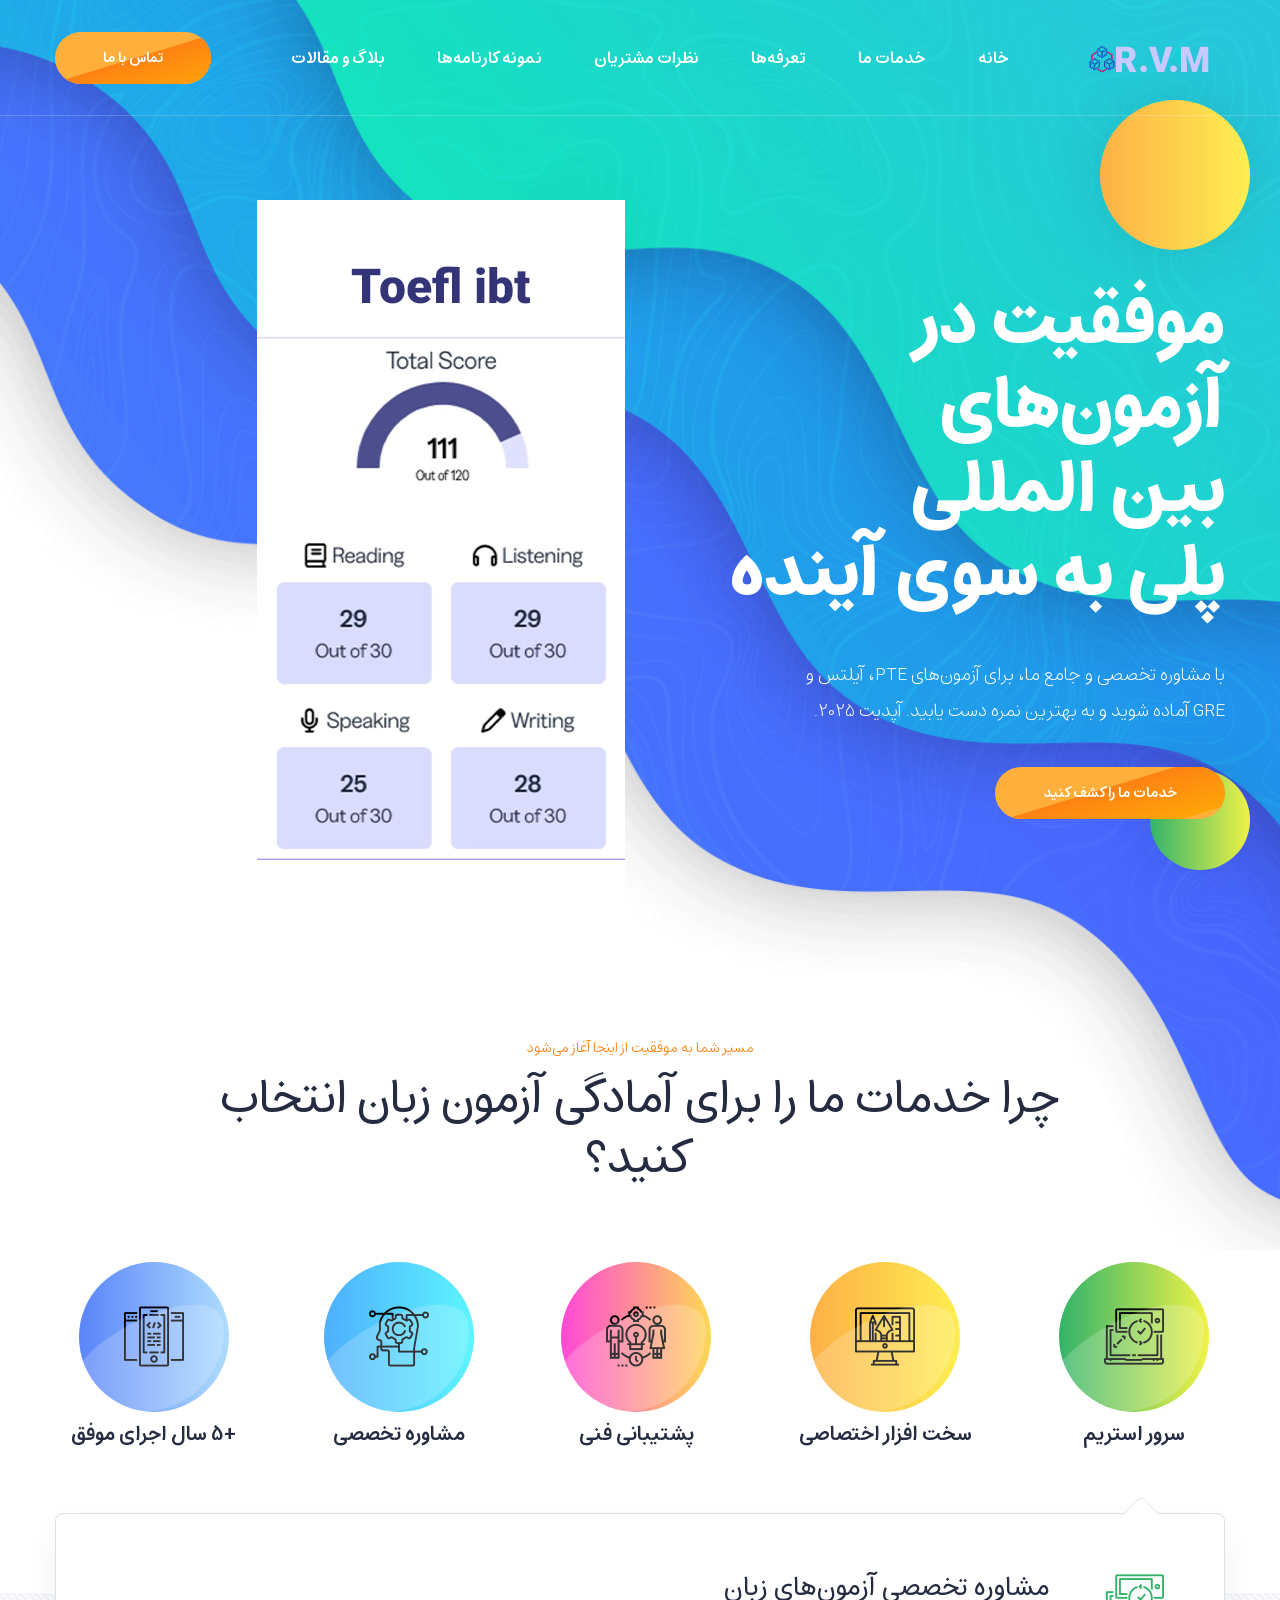
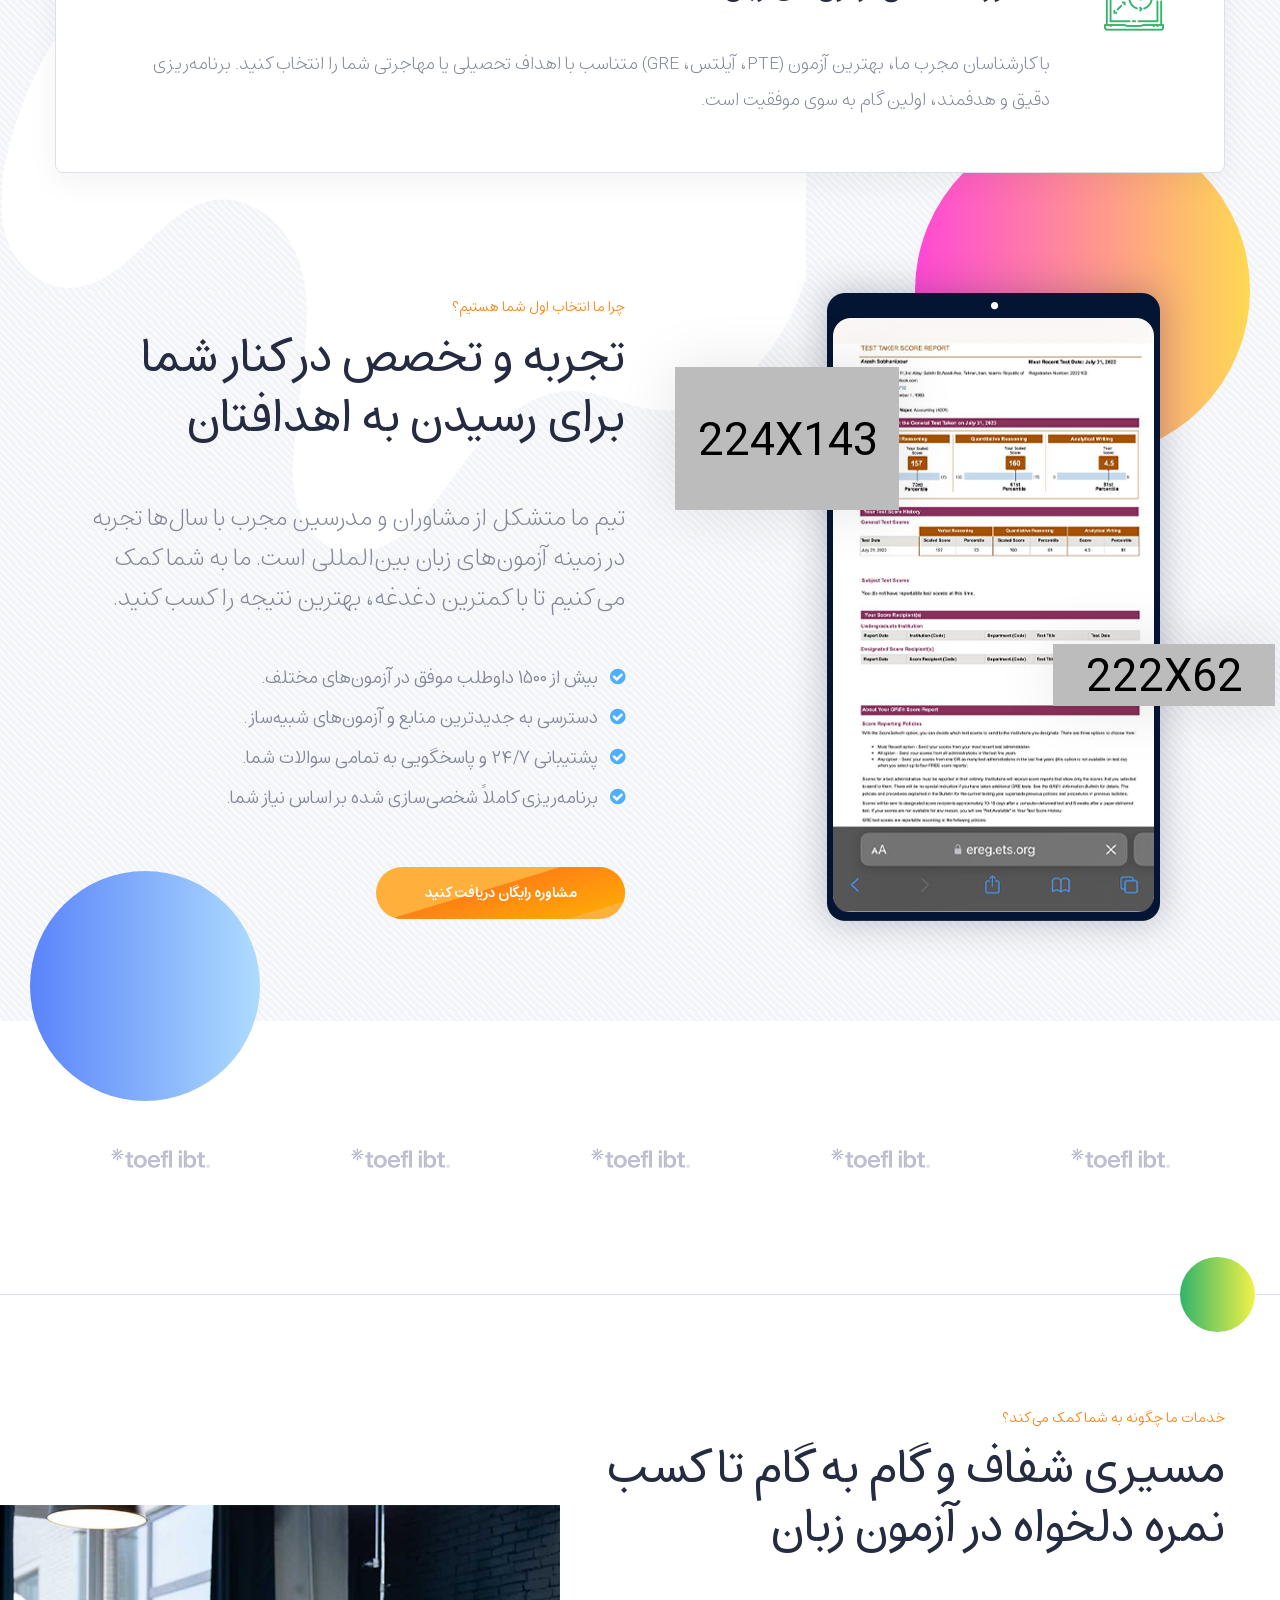
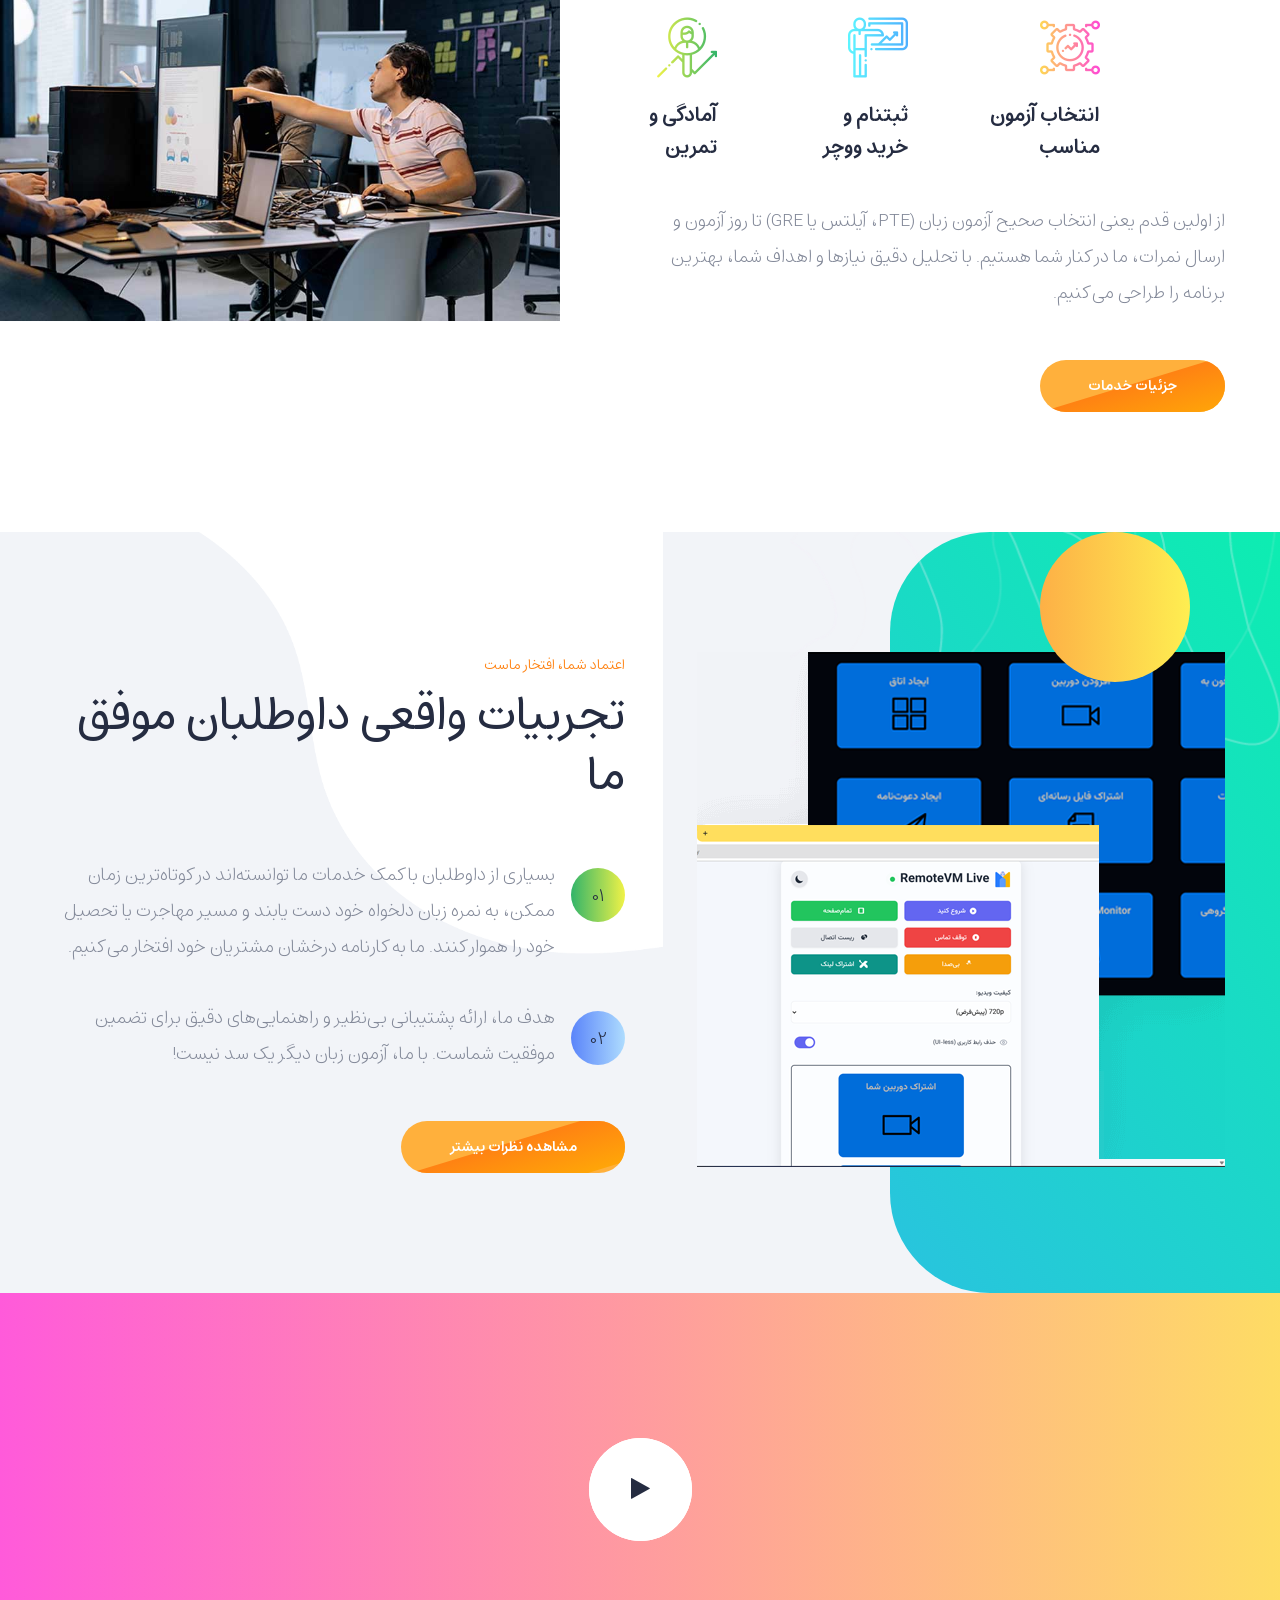
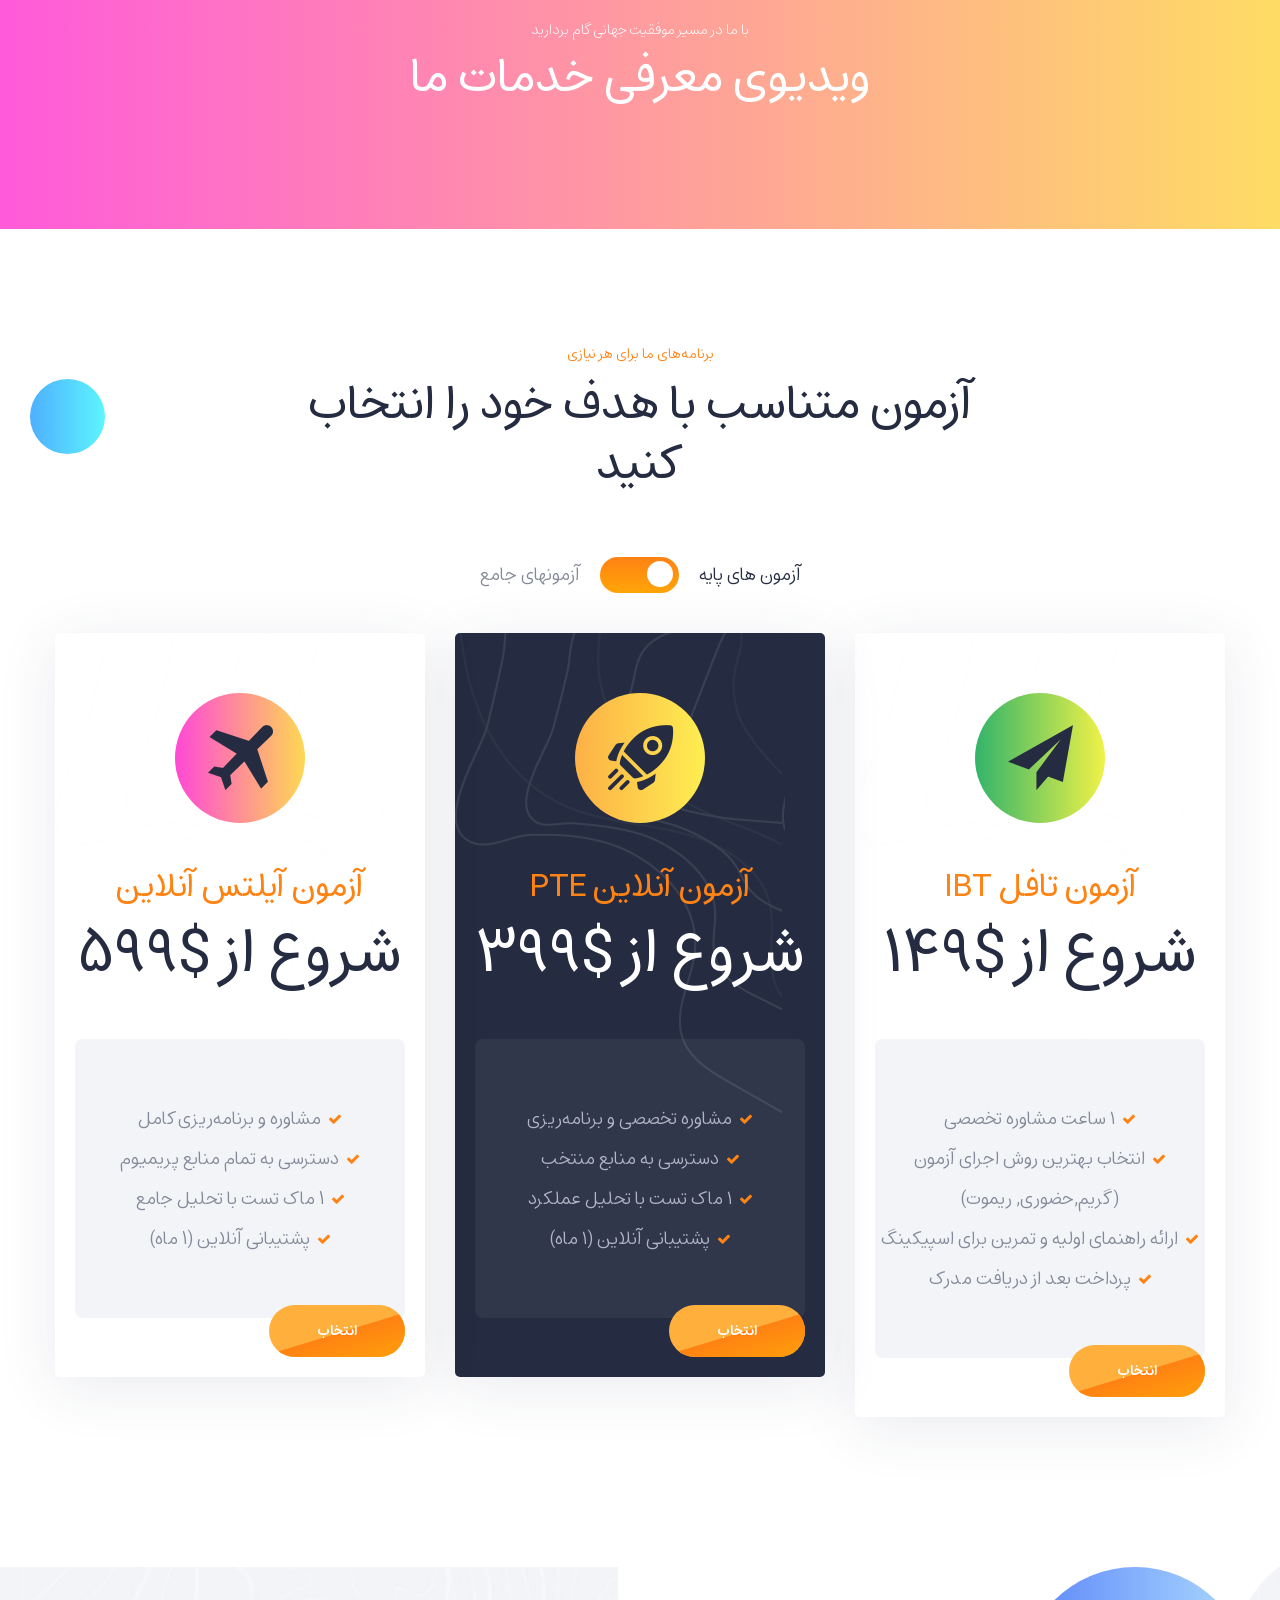
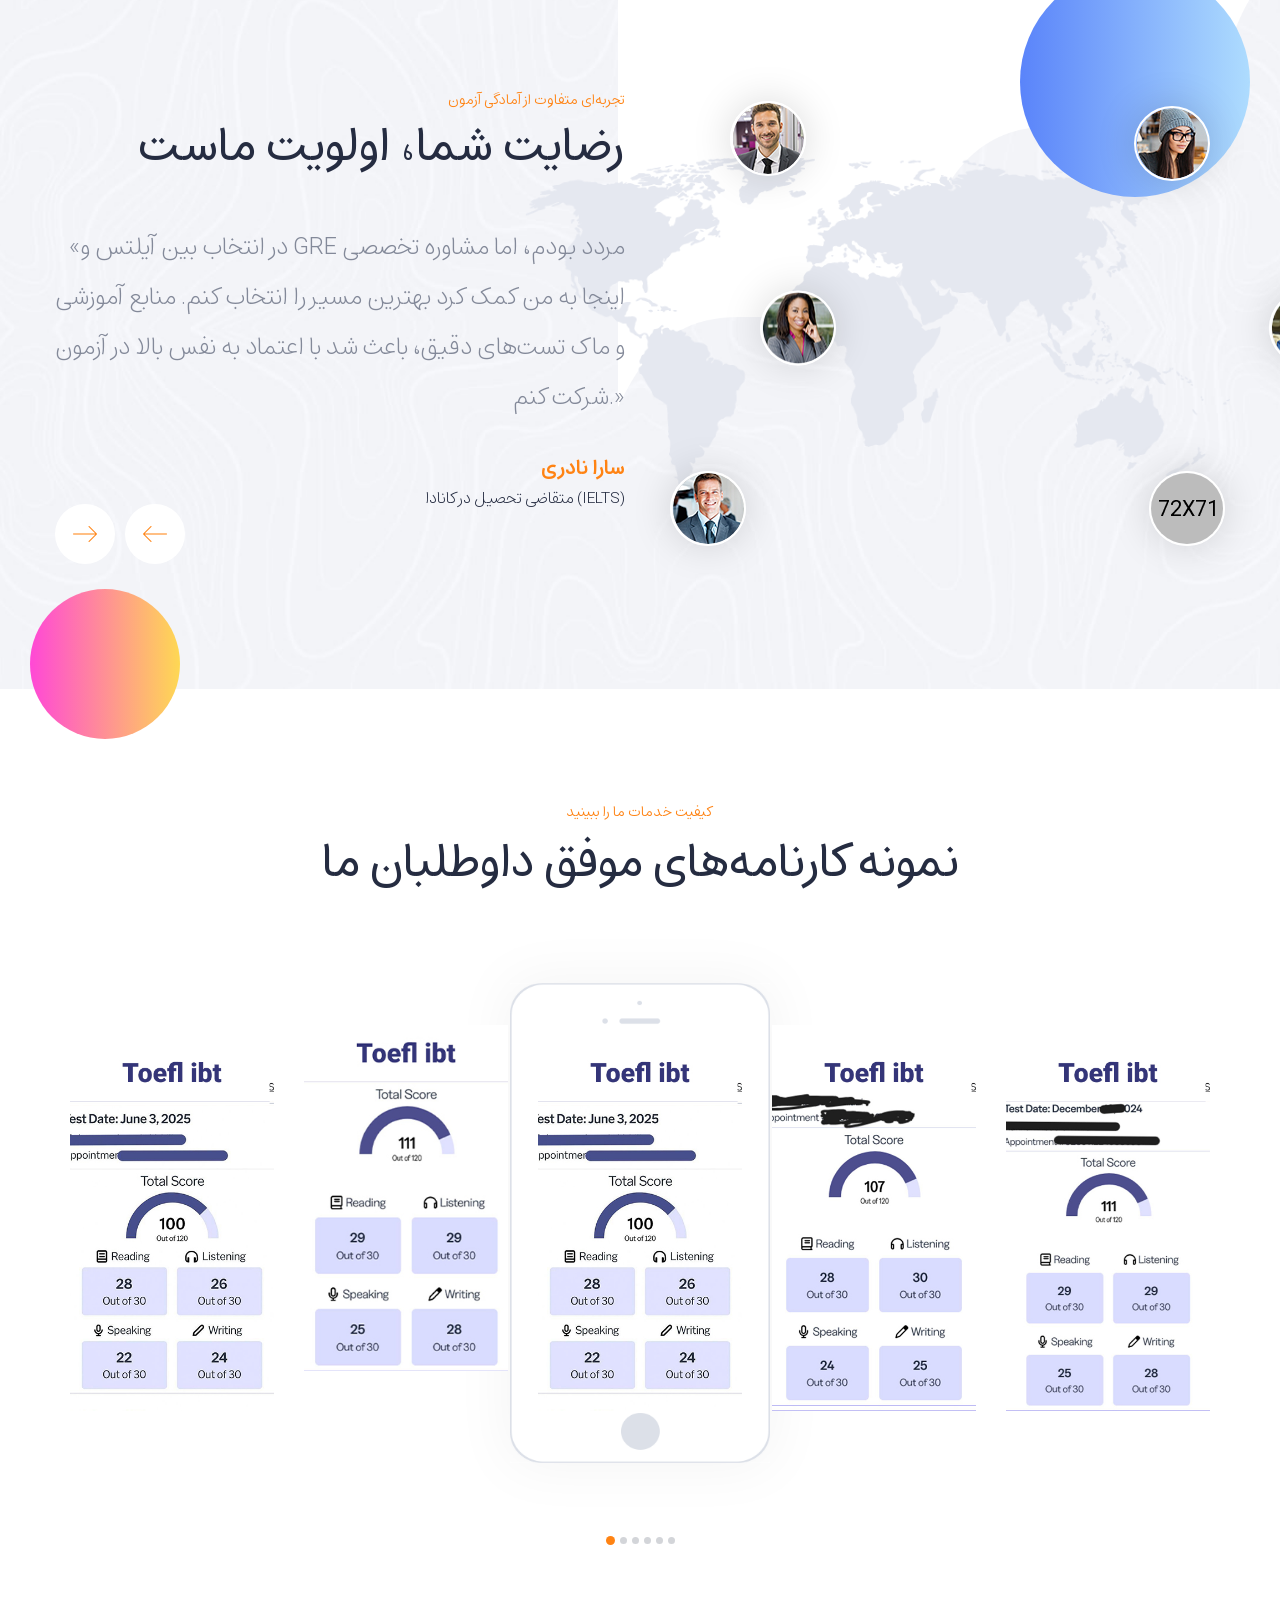
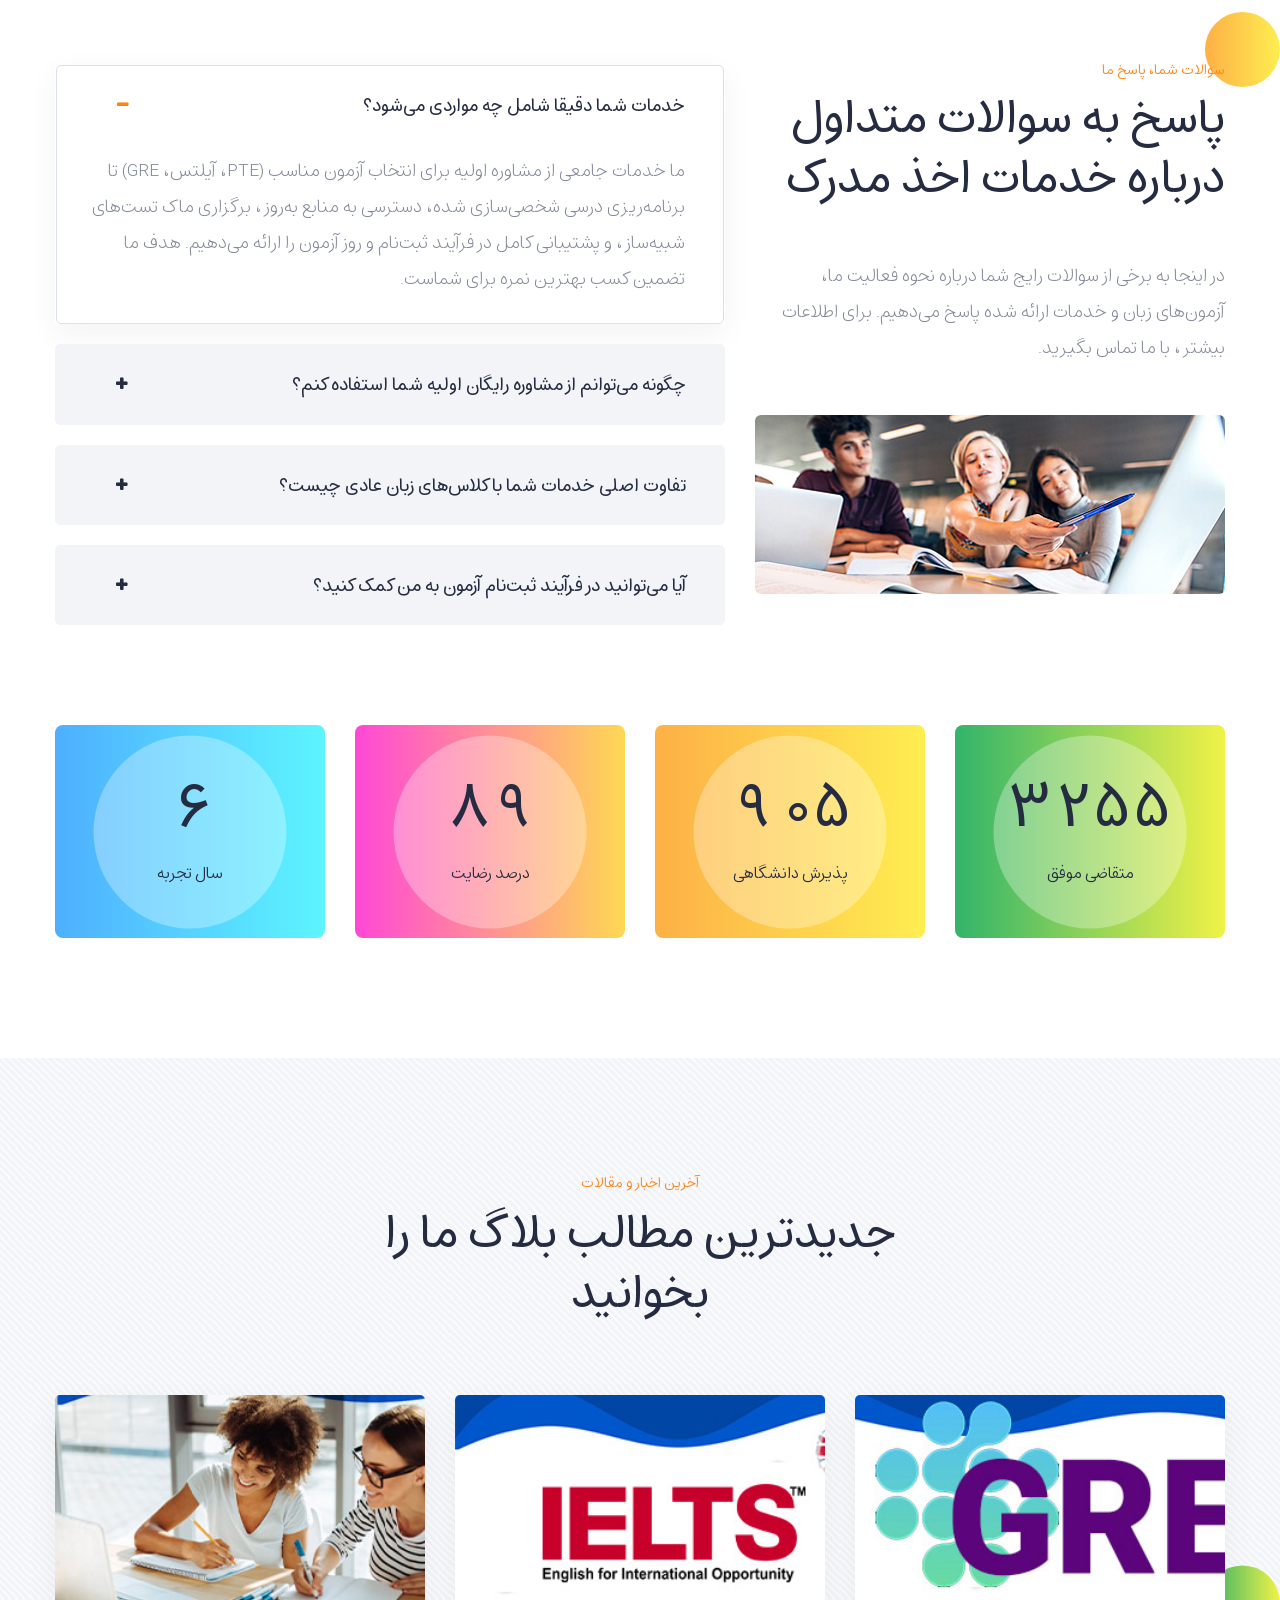
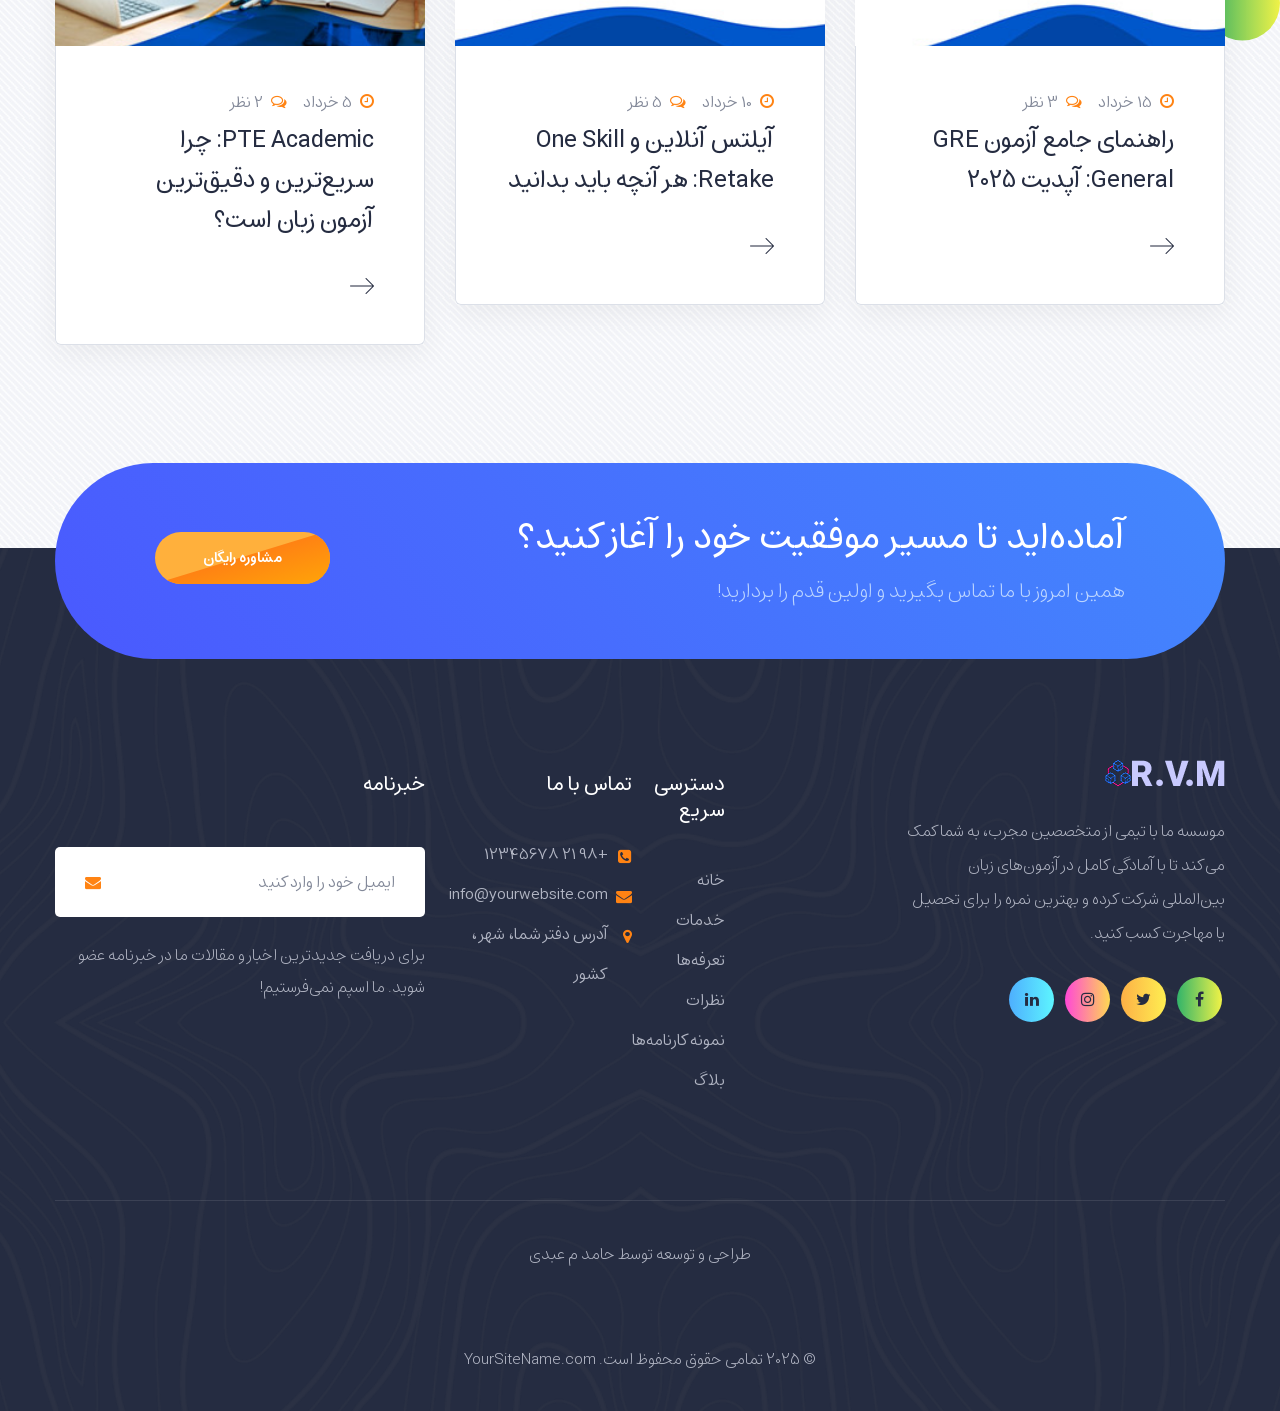
==== commit afe3dd64: "Update index.html" ====
--- a/index.html
+++ b/index.html
@@ -439,11 +439,11 @@
                     <div class="col-lg-7">
                         <div class="section-title text-center">
                             <span>برنامه‌های ما برای هر نیازی</span>
-                            <h3 class="title">بسته آموزشی و مشاوره متناسب با هدف خود را انتخاب کنید</h3>
+                            <h3 class="title">آزمون متناسب با هدف خود را انتخاب کنید</h3>
                         </div>
                         <ul class="list-inline text-center switch-toggler-list" role="tablist" id="switch-toggle-tab">
                             <li class="month active">
-                                <a href="#">بسته‌های پایه</a>
+                                <a href="#">آزمون های پایه</a>
                             </li>
                             <li>
                                 <!-- Rounded switch -->
@@ -452,7 +452,7 @@
                                 </label>
                             </li>
                             <li class="year">
-                                <a href="#">بسته‌های جامع</a>
+                                <a href="#">آزمونهای جامع</a>
                             </li>
                         </ul>
                         <!-- /.list-inline -->
--- a/assets/css/style.css
+++ b/assets/css/style.css
@@ -1550,10 +1550,10 @@
     animation: bubbleMover linear infinite 12s; }
     @media only screen and (min-width: 1200px) and (max-width: 1600px) {
       .business-area .business-shape {
-        right: 30px; } }
+        right: 25px; } }
     @media (max-width: 767px) {
       .business-area .business-shape {
-        right: 30px; } }
+        right: 25px; } }
   @media (max-width: 767px) {
     .business-area .business-content .row {
       margin-left: 0; } }
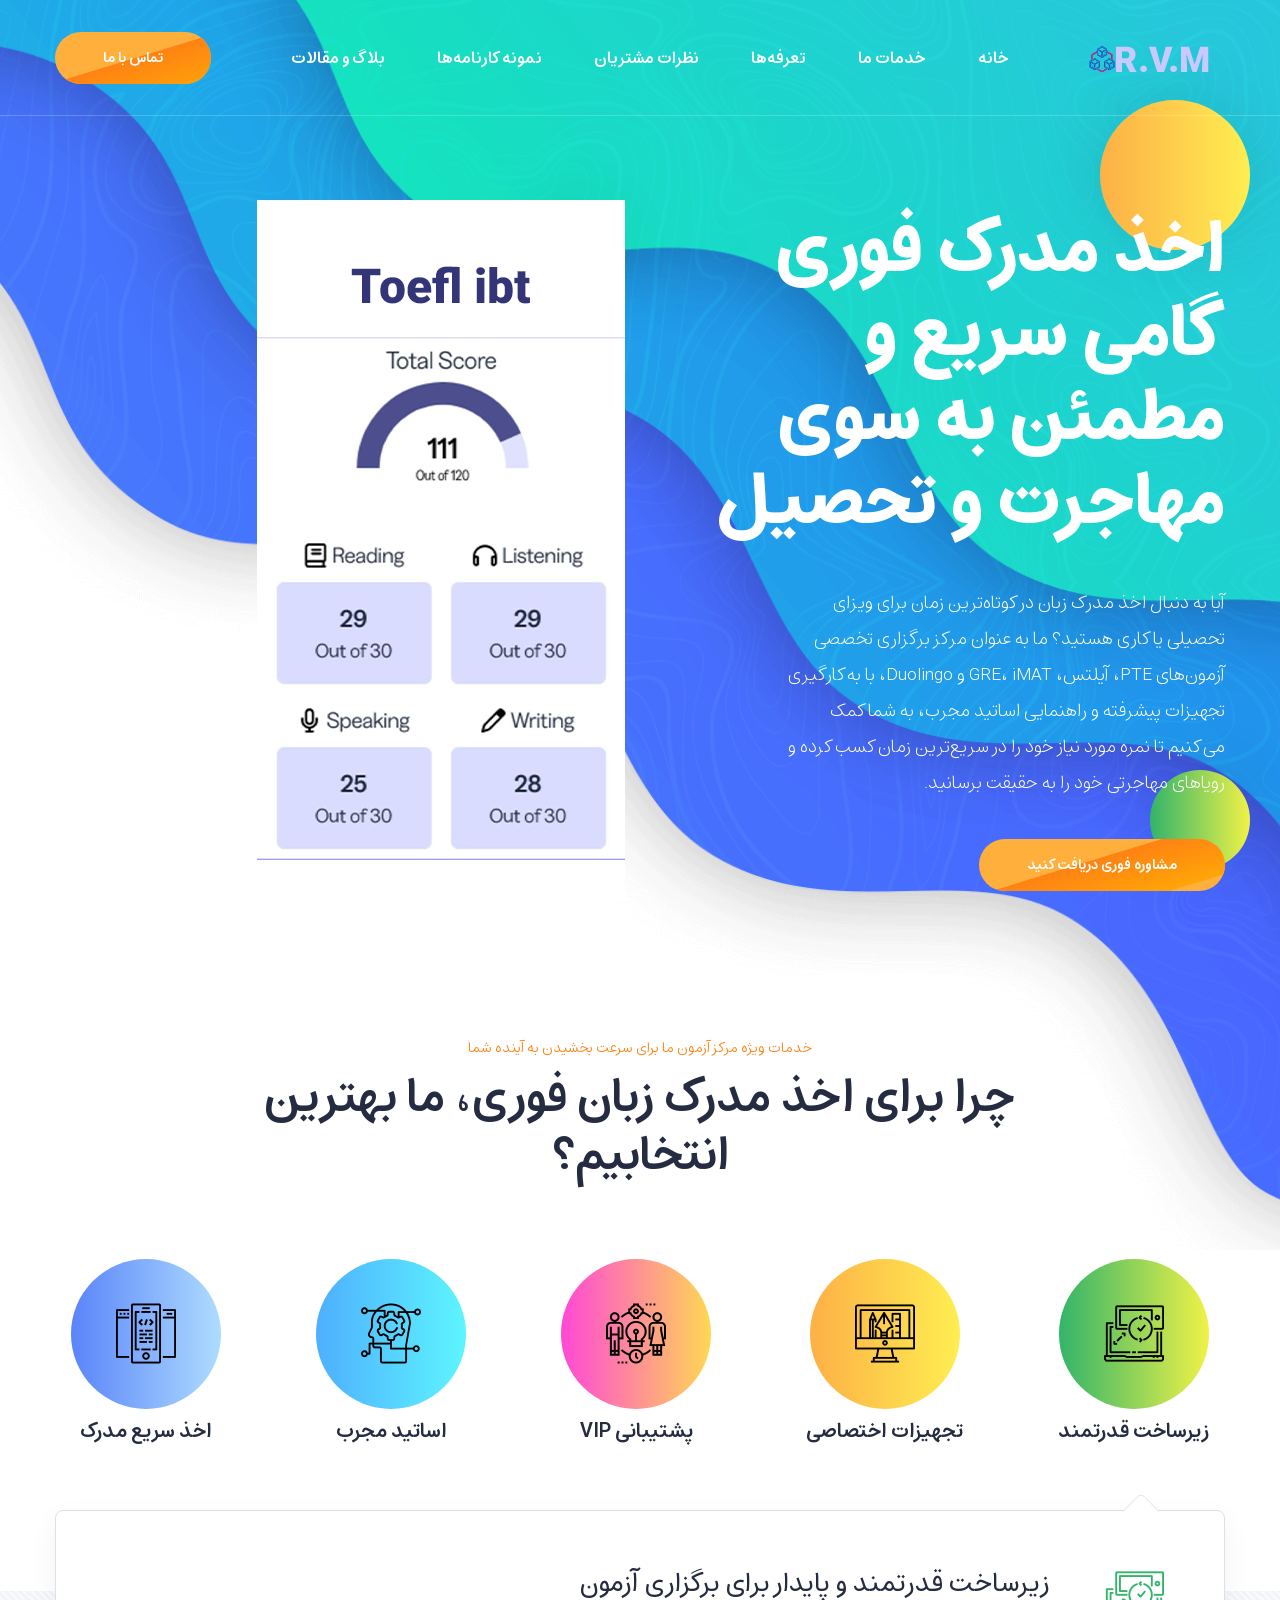
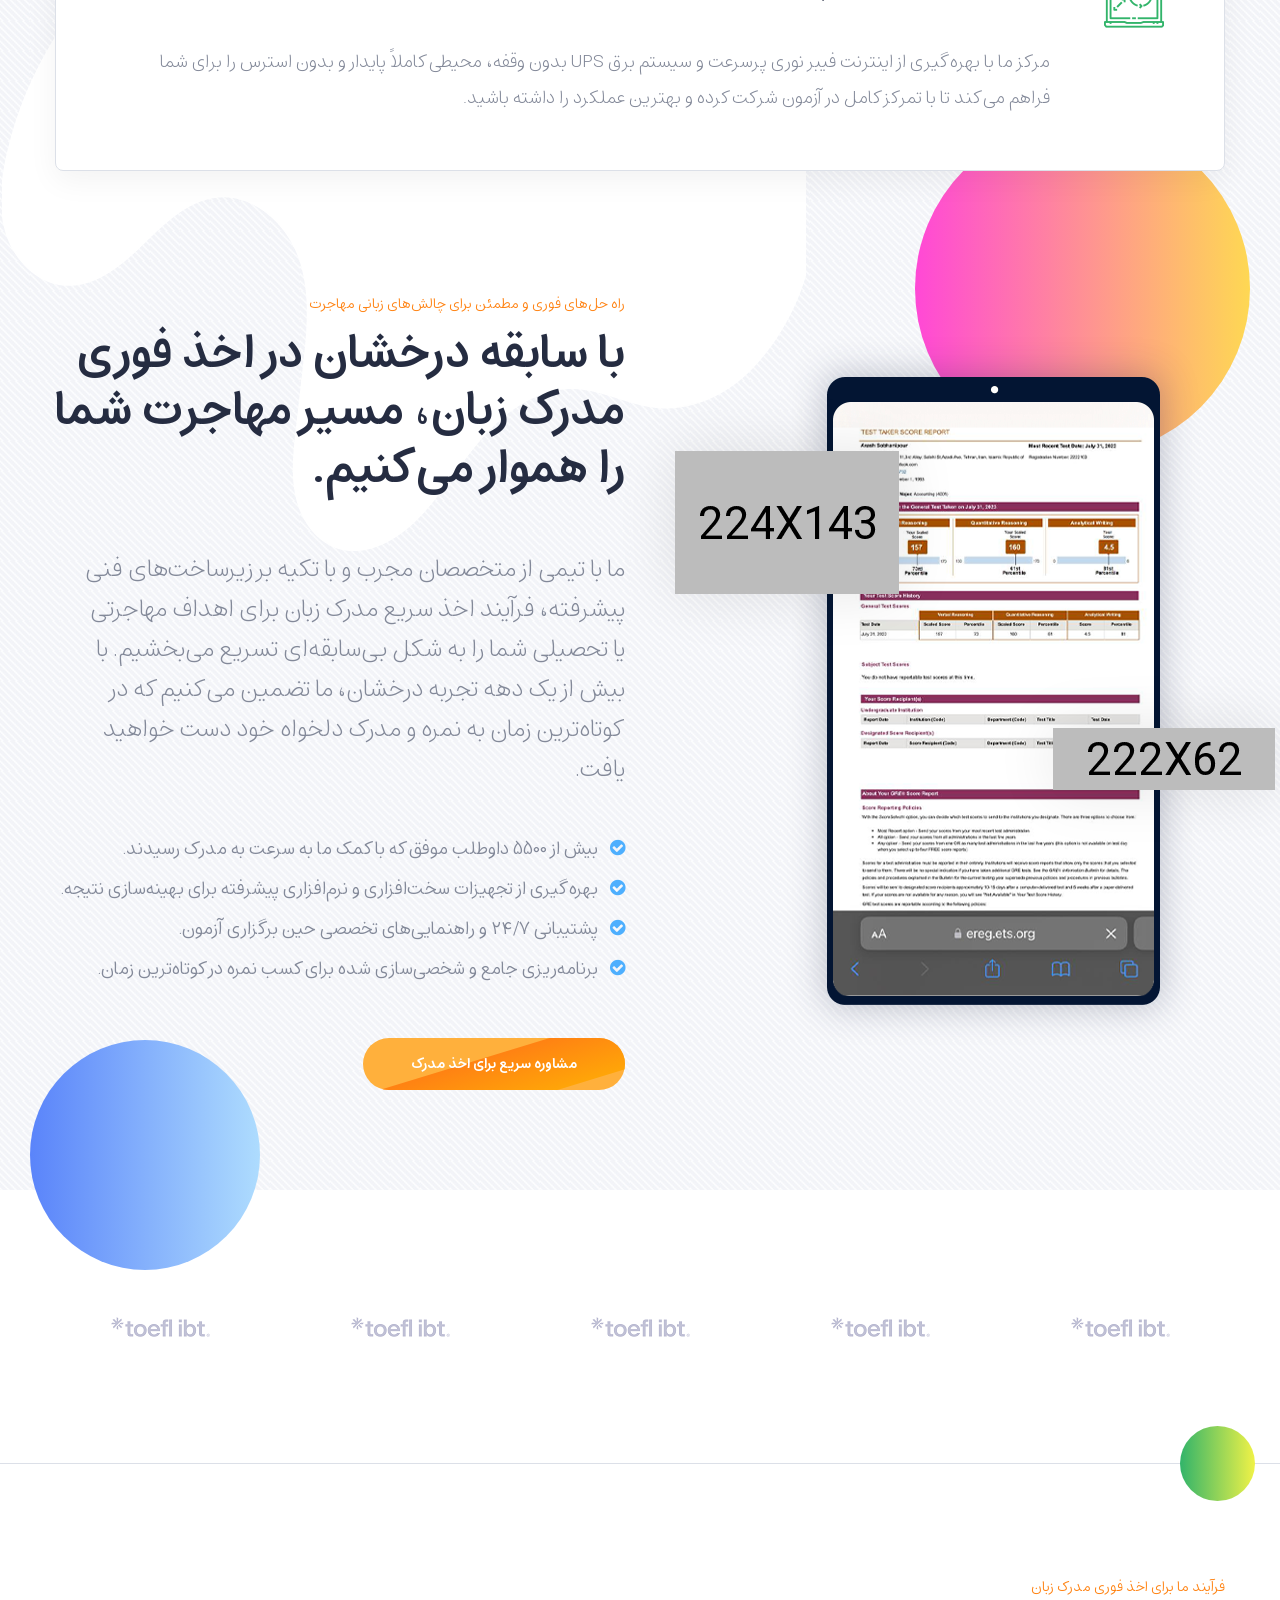
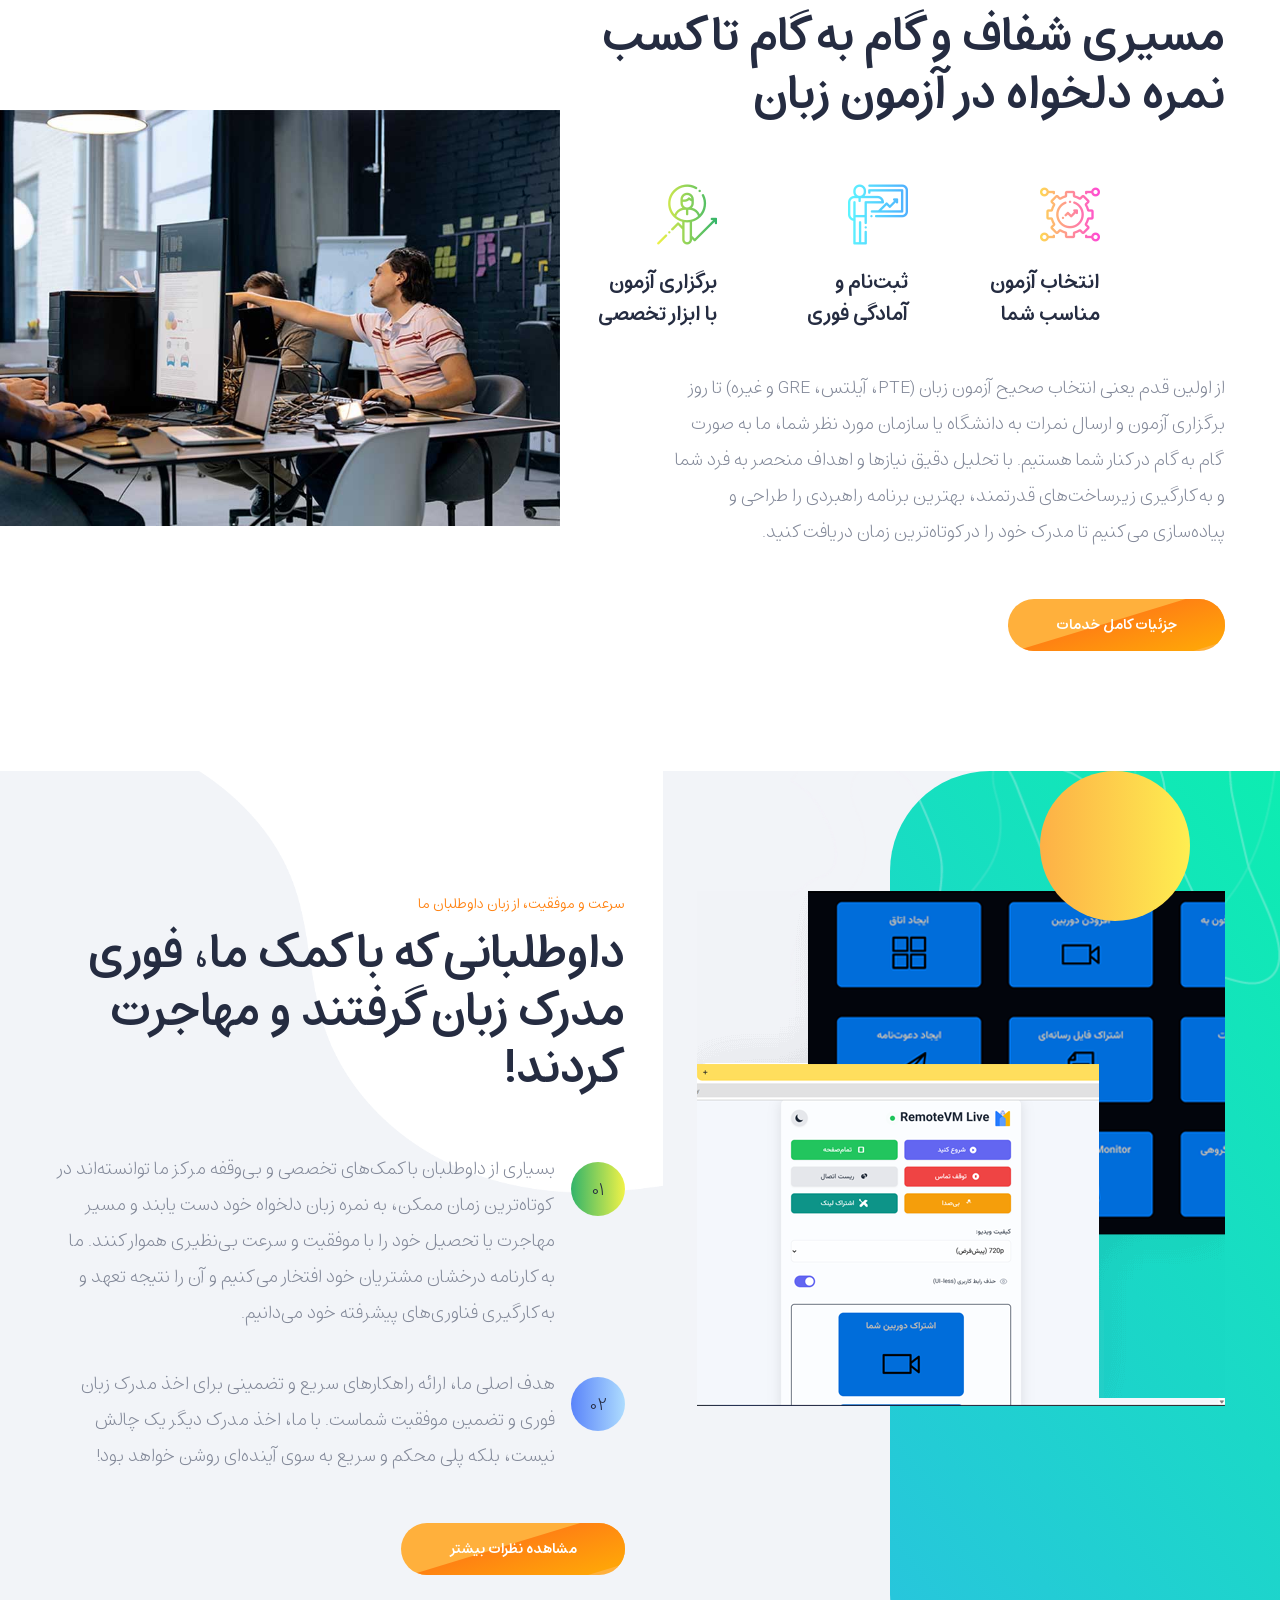
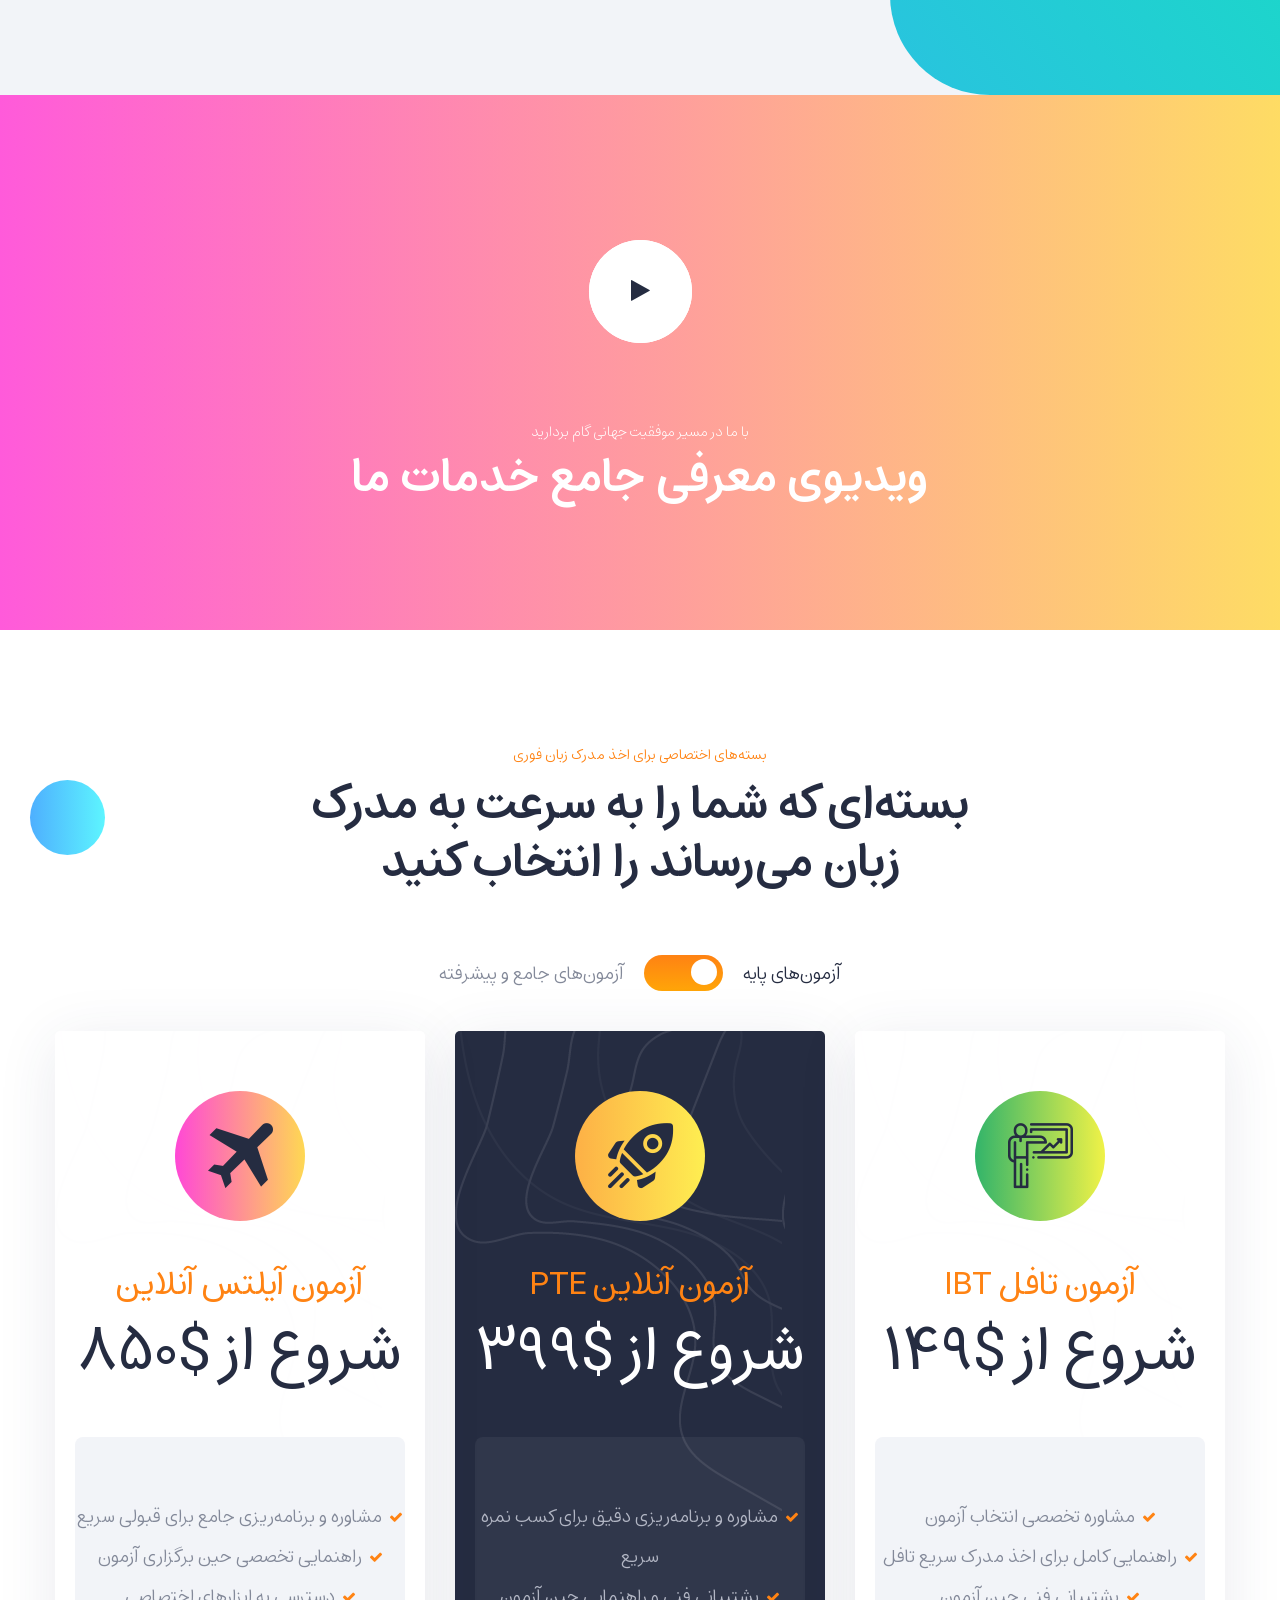
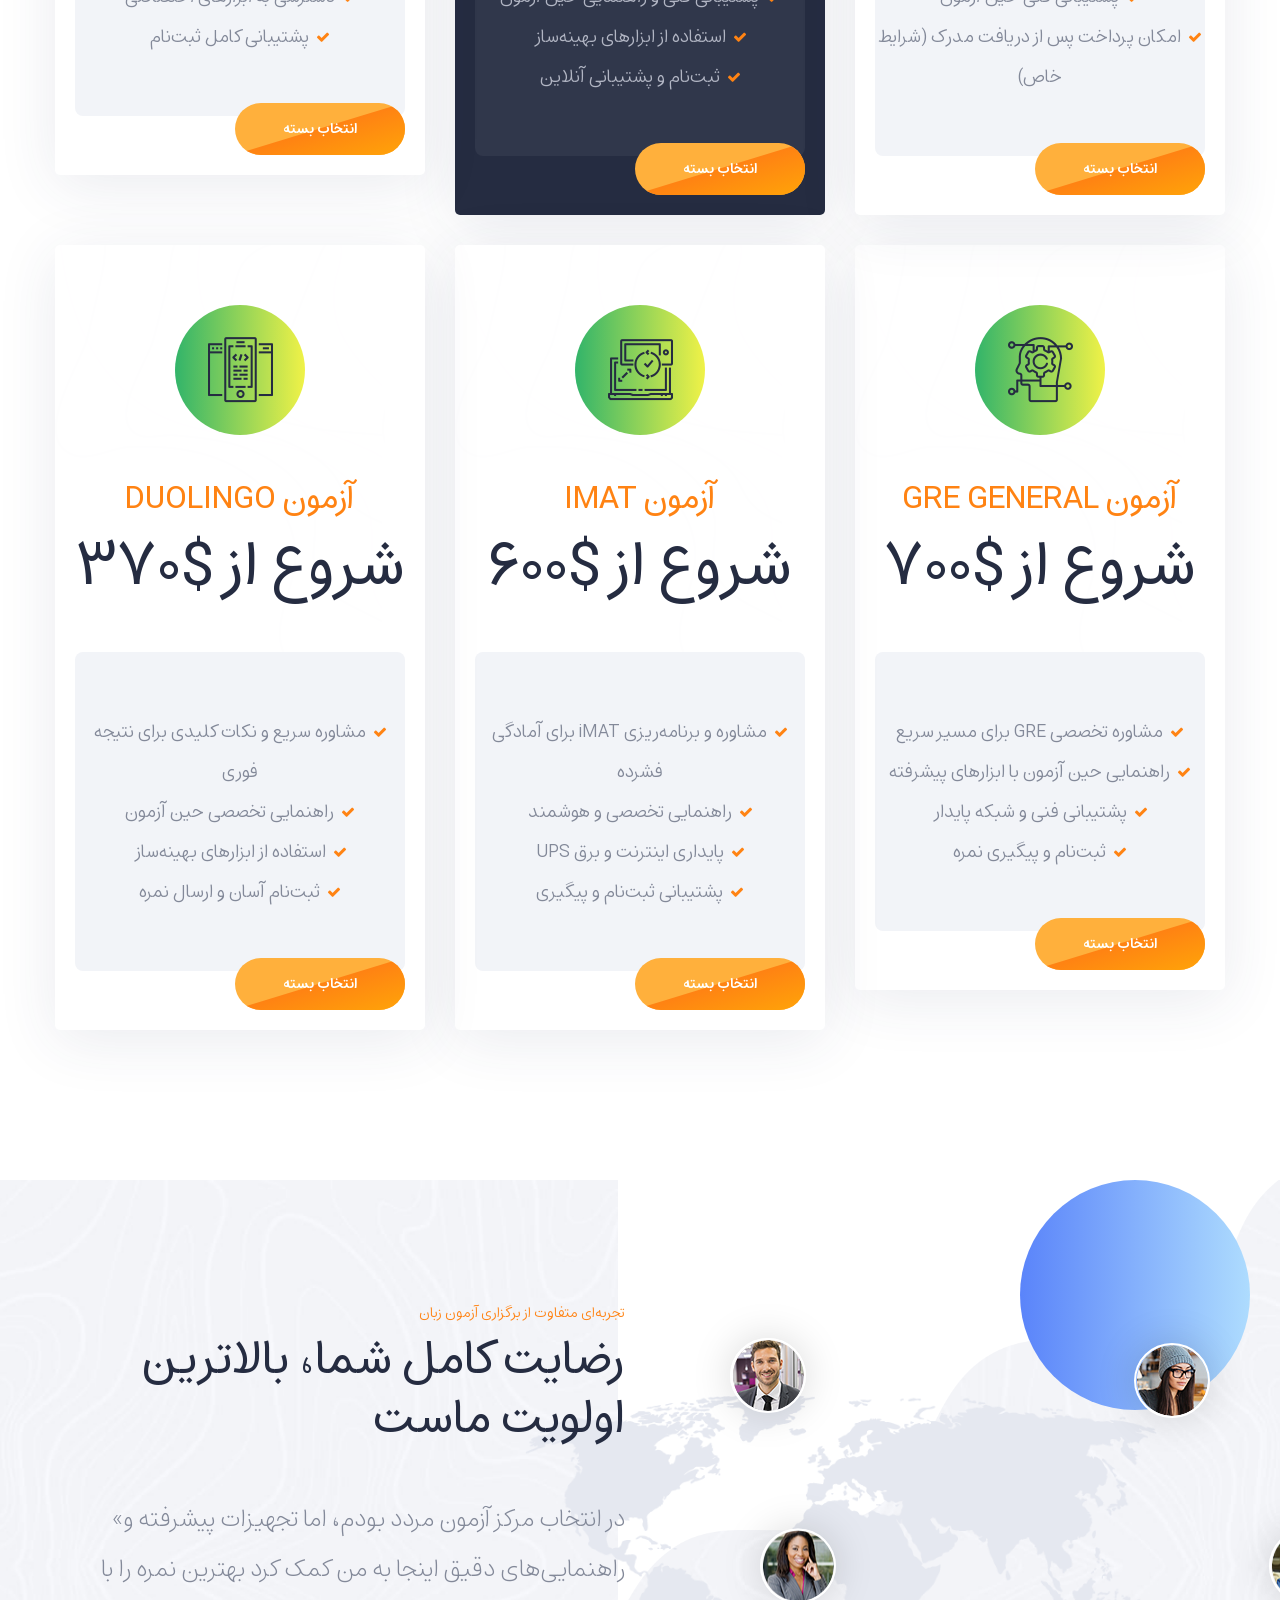
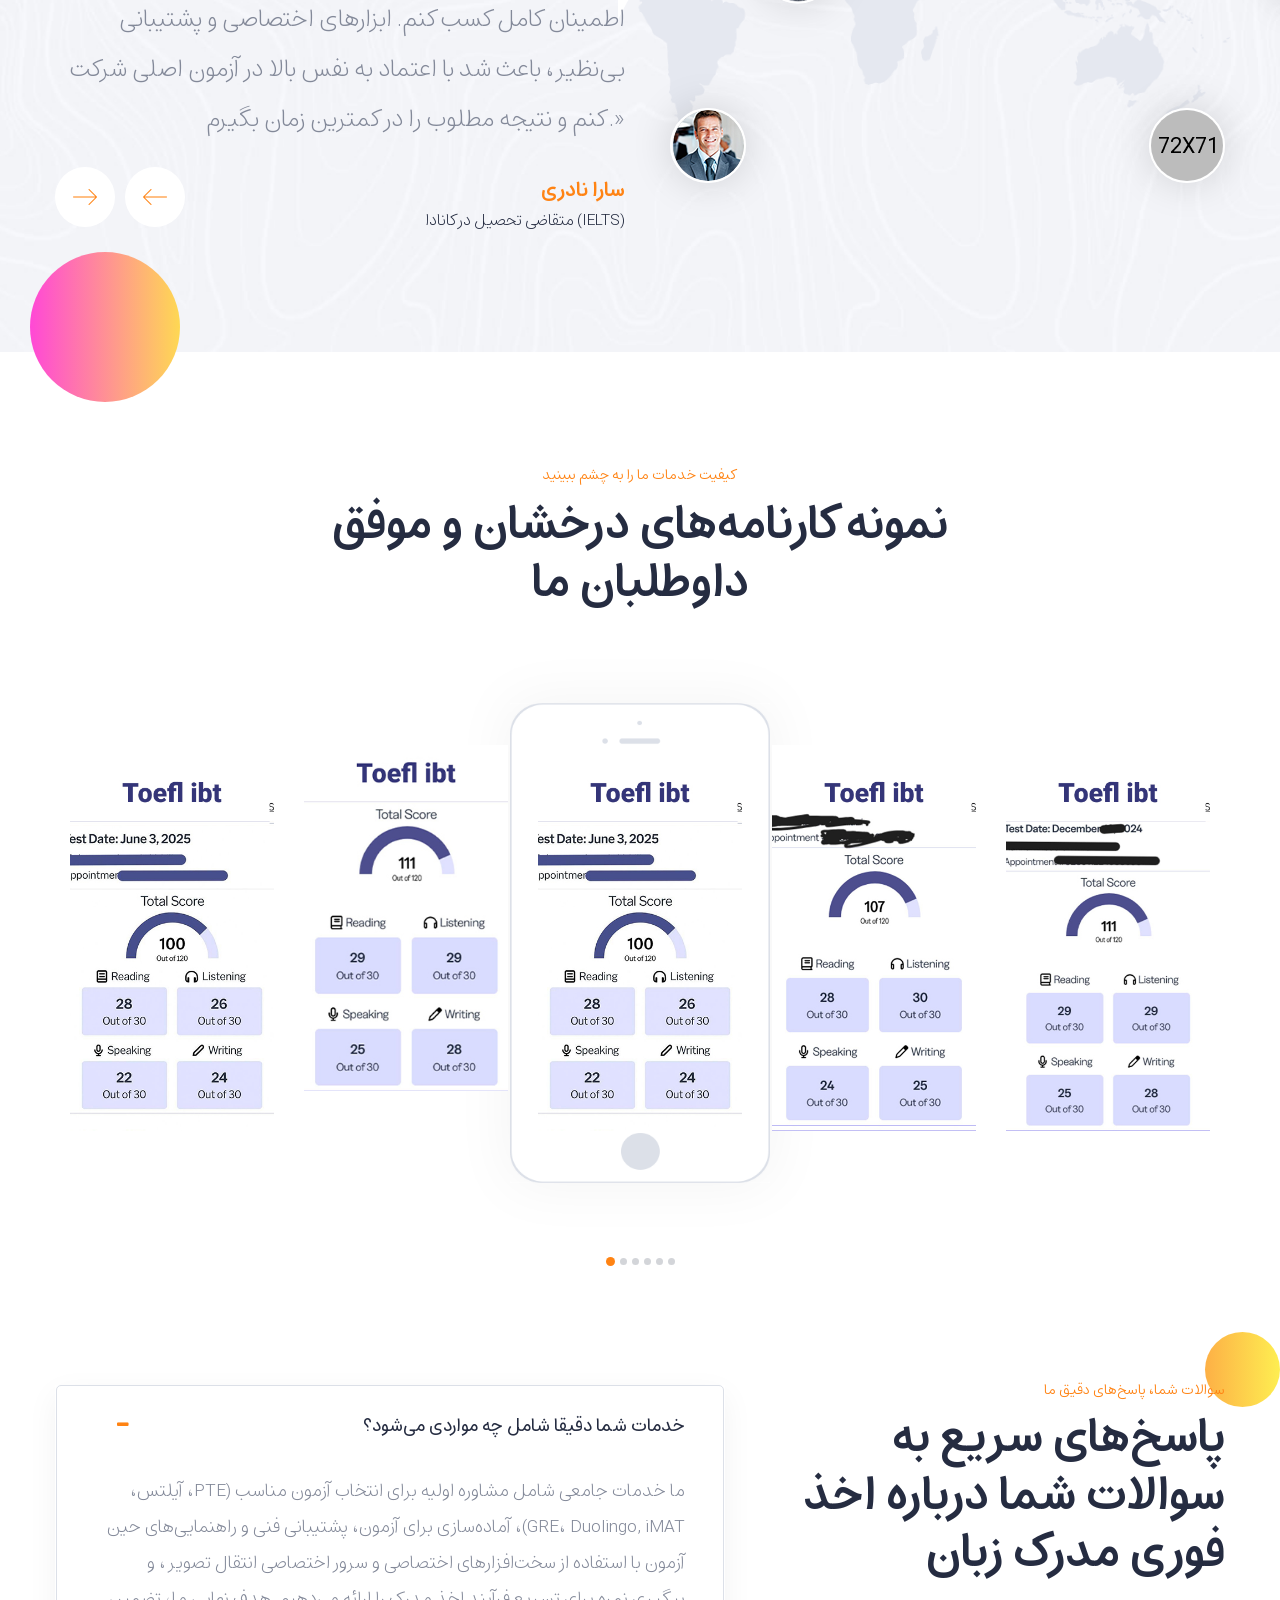
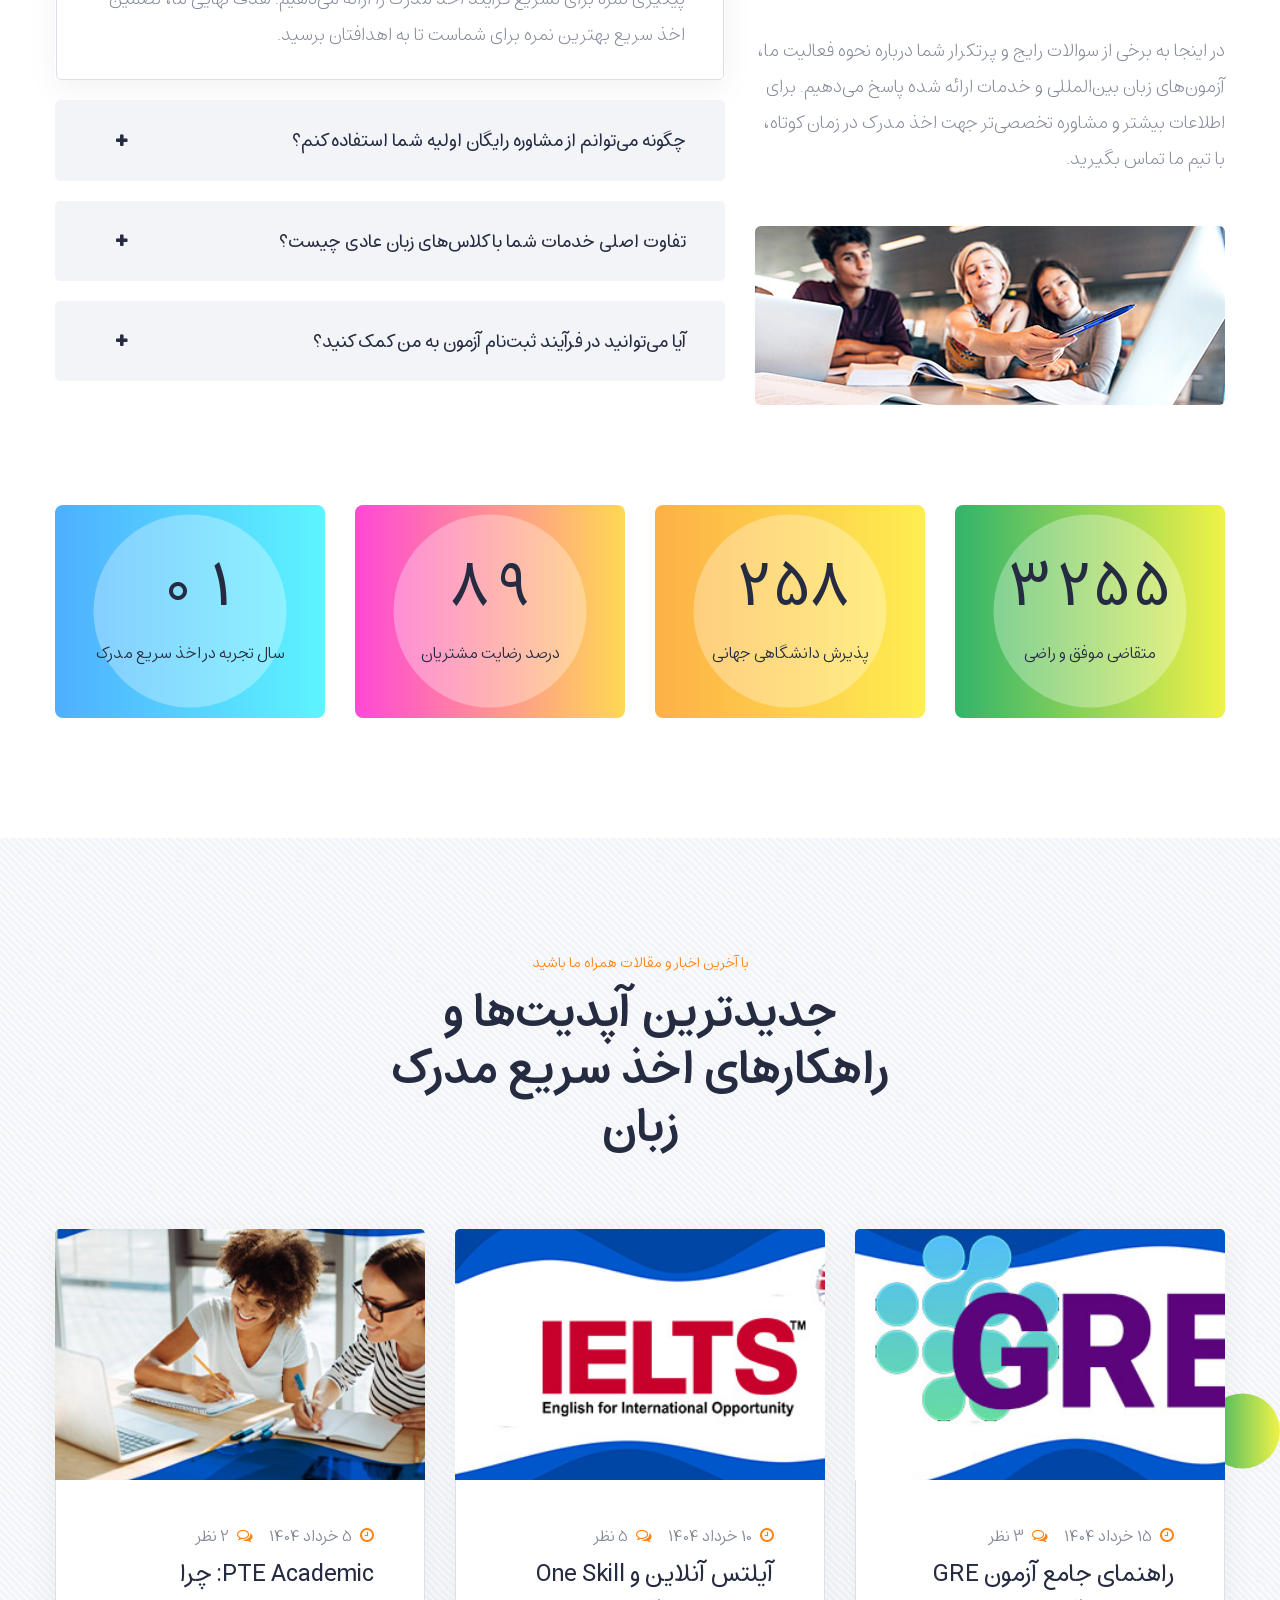
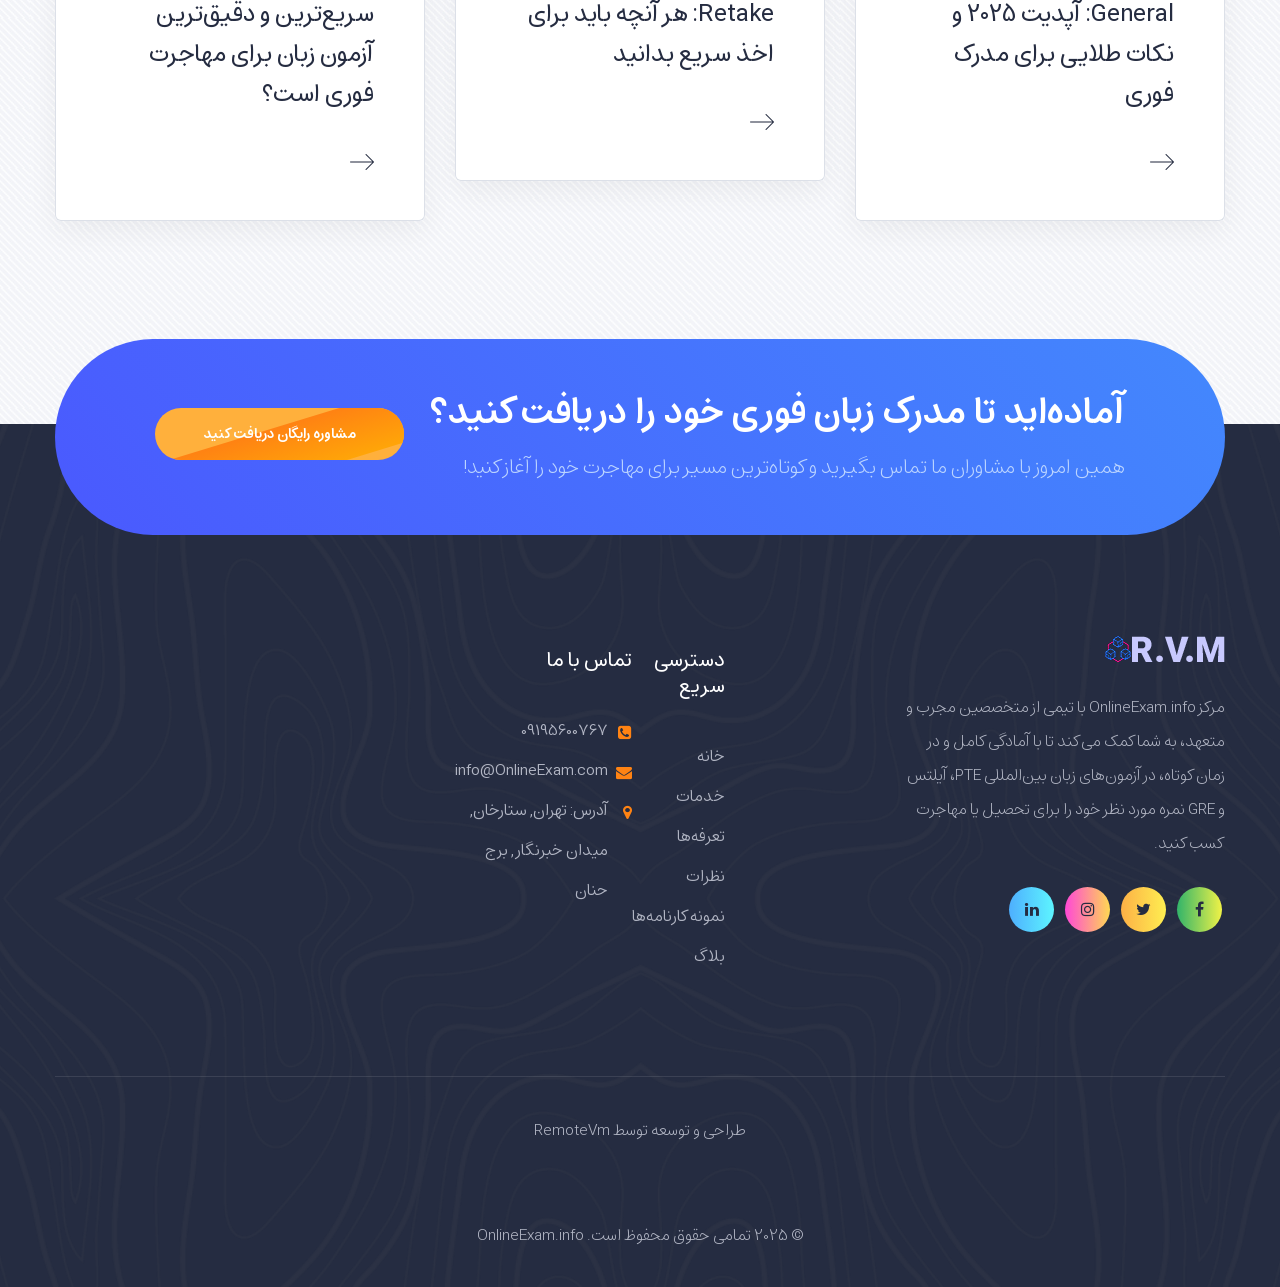
==== commit 88be27d9: "Update index.html" ====
--- a/index.html
+++ b/index.html
@@ -1,47 +1,37 @@
 <!doctype html>
 <html lang="fa" dir="rtl">
-    <!-- Mirrored from layerdrops.com/apolz/ by HTTrack Website Copier/3.x [XR&CO'2014], Wed, 10 Feb 2021 07:16:33 GMT -->
-    <!-- Added by HTTrack -->
-    <meta http-equiv="content-type" content="text/html;charset=utf-8"/>
-    <!-- /Added by HTTrack -->
     <head>
-        <!--====== Required meta tags ======-->
+        <!--====== تگ‌های متا ضروری ======-->
         <meta charset="utf-8">
         <meta http-equiv="x-ua-compatible" content="ie=edge">
-        <meta name="description" content="مرجع جامع و تخصصی راهنمایی و مشاوره آزمون‌های زبان بین‌المللی PTE، آیلتس و GRE. با آپدیت‌های 2025، منابع، ثبت‌نام و استراتژی‌های قبولی در کنار شما هستیم.">
-        <meta name="keywords" content="اخذ مدرک زبان, آزمون PTE, آزمون آیلتس, آزمون GRE, آمادگی آزمون زبان, مهاجرت تحصیلی, اپلای, تحصیل در خارج, ویزای کاری, مشاوره آزمون زبان, منابع آزمون, ثبت نام آزمون PTE, ثبت نام آزمون آیلتس, ثبت نام آزمون GRE, PTE Academic, IELTS General, IELTS Academic, GRE General">
         <meta name="viewport" content="width=device-width, initial-scale=1, shrink-to-fit=no">
-        <!--====== Title ======-->
-        <title>خدمات جامع آزمون‌های زبان بین‌المللی | اخذ مدرک PTE, IELTS, GRE</title>
-        <!--====== Favicon Icon ======-->
+        <!-- توضیحات متا برای سئو: با تاکید بر اخذ فوری مدرک زبان برای مهاجرت و خدمات مرکز آزمون -->
+        <meta name="description" content="مرکز معتبر اخذ مدرک فوری PTE، آیلتس، GRE، Duolingo و iMAT برای مهاجرت و تحصیل. سریع‌ترین راه برای کسب نمره دلخواه در کوتاه‌ترین زمان، با بهره‌گیری از تجهیزات پیشرفته، اینترنت پرسرعت و راهنمایی‌های تخصصی اساتید مجرب.">
+        
+        <!--====== عنوان صفحه: برای نمایش در تب مرورگر و نتایج جستجو ======-->
+        <title>مدرک فوری زبان برای مهاجرت | مرکز تخصصی اخذ سریع PTE، IELTS، GRE، Duolingo | OnlineExam.info</title>
+        
+        <!--====== آیکون Favicon ======-->
         <link rel="shortcut icon" href="assets/images/favicon.ico" type="image/png">
 
-        <!-- Google Fonts: Vazirmatn - اضافه شده برای پشتیبانی فارسی -->
+        <!-- فونت‌های گوگل: Vazirmatn - برای پشتیبانی کامل از فارسی -->
         <link rel="preconnect" href="https://fonts.googleapis.com">
         <link rel="preconnect" href="https://fonts.gstatic.com" crossorigin>
         <link href="https://fonts.googleapis.com/css2?family=Vazirmatn:wght@300;400;500;600;700;800&display=swap" rel="stylesheet">
 
-        <!--====== Bootstrap css ======-->
+        <!--====== فایل‌های CSS اصلی ======-->
         <link rel="stylesheet" href="assets/css/bootstrap.min.css">
-        <!--====== Fontawesome css ======-->
         <link rel="stylesheet" href="assets/css/font-awesome.min.css">
-        <!--====== flaticon css ======-->
         <link rel="stylesheet" href="assets/css/flaticon.css">
-        <!--====== odometer css ======-->
         <link rel="stylesheet" href="assets/css/odometer.min.css">
-        <!--====== Magnific Popup css ======-->
         <link rel="stylesheet" href="assets/css/magnific-popup.css">
-        <!--====== animate css ======-->
         <link rel="stylesheet" href="assets/css/animate.min.css">
-        <!--====== Slick css ======-->
         <link rel="stylesheet" href="assets/css/slick.css">
-        <!--====== Default css ======-->
         <link rel="stylesheet" href="assets/css/default.css">
-        <!--====== Style css ======-->
         <link rel="stylesheet" href="assets/css/style.css">
     </head>
     <body>
-        <!-- PRELOADER -->
+        <!-- PRELOADER - انیمیشن بارگذاری صفحه -->
         <div class="preloader">
             <div class="lds-ellipsis">
                 <span></span>
@@ -50,33 +40,35 @@
             </div>
         </div>
         <!-- END PRELOADER -->
-        <!--====== side menu PART START ======-->
+        
+        <!--====== منوی جانبی (SIDE MENU) شروع ======-->
         <div class="side-menu__block">
             <div class="side-menu__block-overlay custom-cursor__overlay">
                 <div class="cursor"></div>
                 <div class="cursor-follower"></div>
             </div>
             <!-- /.side-menu__block-overlay -->
-            <div class="side-menu__block-inner ">
+            <div class="side-menu__block-inner">
                 <div class="side-menu__top justify-content-end">
                     <a href="#" class="side-menu__toggler side-menu__close-btn">
-                        <img src="assets/images/close.png" alt="بستن منو">
+                        <img src="assets/images/close.png" alt="بستن منوی جانبی">
                     </a>
                 </div>
                 <!-- /.side-menu__top -->
                 <nav class="mobile-nav__container">
-                    <!-- content is loading via js -->
+                    <!-- محتوای ناوبری از طریق جاوااسکریپت بارگذاری می‌شود -->
                 </nav>
                 <div class="side-menu__sep"></div>
                 <!-- /.side-menu__sep -->
                 <div class="side-menu__content">
-                    <p>موسسه ما با تیمی از متخصصین مجرب، بهترین راهنمایی‌ها و مشاوره‌ها را برای موفقیت شما در آزمون‌های زبان بین‌المللی ارائه می‌دهد. مسیر تحصیل و مهاجرت خود را با ما هموار کنید.</p>
-                    <p><a href="mailto:info@yourwebsite.com">info@yourwebsite.com</a> <br> <a href="tel:+98-21-12345678">+98 21 12345678</a></p>
+                    <p>مرکز ما با تیمی از متخصصین مجرب، به عنوان برگزارکننده آزمون‌های بین‌المللی، سریع‌ترین و مطمئن‌ترین راه را برای اخذ فوری مدرک زبان شما در آزمون‌های PTE، آیلتس و GRE ارائه می‌دهد. با ما، مسیر تحصیل، کار و مهاجرت خود به سوی آینده‌ای روشن را در کوتاه‌ترین زمان هموار کنید.</p>
+                    <p><a href="mailto:info@OnlineExam.com" aria-label="ارسال ایمیل به info@OnlineExam.com">info@OnlineExam.com</a> <br> <a href="tel:+98-21-12345678" aria-label="تماس با شماره 02112345678">+98 21 12345678</a></p>
                     <div class="side-menu__social">
-                        <a href="#"><i class="fa fa-facebook-square"></i></a>
-                        <a href="#"><i class="fa fa-twitter"></i></a>
-                        <a href="#"><i class="fa fa-instagram"></i></a>
-                        <a href="#"><i class="fa fa-pinterest-p"></i></a>
+                        <a href="#" aria-label="صفحه فیسبوک"><i class="fa fa-facebook-square"></i></a>
+                        <a href="#" aria-label="صفحه توییتر"><i class="fa fa-twitter"></i></a>
+                        <a href="#" aria-label="صفحه اینستاگرام"><i class="fa fa-instagram"></i></a>
+                        <a href="#" aria-label="صفحه لینکدین"><i class="fa fa-linkedin"></i></a>
+                        <!-- لینکدین اضافه شده است -->
                     </div>
                 </div>
                 <!-- /.side-menu__content -->
@@ -84,24 +76,25 @@
             <!-- /.side-menu__block-inner -->
         </div>
         <!-- /.side-menu__block -->
-        <!--====== side menu PART ends ======-->
-        <!--====== HEADER PART START ======-->
+        <!--====== منوی جانبی (SIDE MENU) پایان ======-->
+        
+        <!--====== بخش سربرگ (HEADER) شروع ======-->
         <header id="home" class="header-area header-v1-area">
             <div class="header-nav">
                 <div class="container">
                     <div class="row">
                         <div class="col-lg-12">
                             <div class="navigation">
-                                <nav class="navbar navbar-expand-lg navbar-light ">
+                                <nav class="navbar navbar-expand-lg navbar-light">
                                     <a class="navbar-brand" href="index.html">
-                                        <img src="assets/images/logo.png" alt="لوگوی سایت شما">
+                                        <img src="assets/images/logo.png" alt="لوگوی OnlineExam.info">
                                     </a>
-                                    <!-- logo -->
+                                    <!-- لوگوی اصلی -->
                                     <a class="navbar-brand-2" href="index.html">
-                                        <img src="assets/images/logo-2.png" alt="لوگوی سایت شما">
+                                        <img src="assets/images/logo-2.png" alt="لوگوی ثانویه OnlineExam.info">
                                     </a>
-                                    <!-- logo -->
-                                    <span class="side-menu__toggler"><i class="fa fa-bars"></i></span>
+                                    <!-- لوگوی جایگزین (معمولا برای حالت اسکرول شده) -->
+                                    <span class="side-menu__toggler" aria-label="باز کردن منو"><i class="fa fa-bars"></i></span>
                                     <!-- /.side-menu__toggler -->
                                     <div class="collapse navbar-collapse sub-menu-bar main-nav__main-navigation" id="navbarSupportedContent">
                                         <ul class="navbar-nav m-auto main-nav__navigation-box">
@@ -145,845 +138,1032 @@
                 </div>
             </div>
         </header>
-        <!--====== HEADER PART ENDS ======-->
-        <!--====== BANNER PART START ======-->
-        <section class="banner-area">
-            <div class="container">
-                <div class="banner-items">
+        <!--====== بخش سربرگ (HEADER) پایان ======-->
+        
+        <main>
+            <!--====== بخش بنر اصلی (BANNER) شروع ======-->
+            <section class="banner-area">
+                <div class="container">
+                    <div class="banner-items">
+                        <div class="row align-items-center">
+                            <div class="col-lg-6 col-md-7">
+                                <div class="banner-content">
+                                    <h1 class="title">اخذ مدرک فوری<br> گامی سریع و مطمئن به سوی مهاجرت و تحصیل </h1>
+                                    <p>آیا به دنبال اخذ مدرک زبان در کوتاه‌ترین زمان برای ویزای تحصیلی یا کاری هستید؟ ما به عنوان مرکز برگزاری تخصصی آزمون‌های PTE، آیلتس، GRE، iMAT و Duolingo، با به‌کارگیری تجهیزات پیشرفته و راهنمایی اساتید مجرب، به شما کمک می‌کنیم تا نمره مورد نیاز خود را در سریع‌ترین زمان کسب کرده و رویاهای مهاجرتی خود را به حقیقت برسانید.</p>
+                                    <a class="main-btn" href="#features">مشاوره فوری دریافت کنید</a>
+                                </div>
+                            </div>
+                            <div class="col-lg-6 col-md-5">
+                                <div class="banner-thumb text-right wow fadeInUp" data-wow-duration="1500ms">
+                                    <img src="assets/images/banner-thumb.png" alt="تصویری انتزاعی از مسیر موفقیت تحصیلی و مهاجرتی از طریق آزمون‌های زبان">
+                                </div>
+                            </div>
+                        </div>
+                    </div>
+                </div>
+                <!-- اشکال تزئینی پس‌زمینه -->
+                <div class="banner-circle-1"></div>
+                <div class="banner-circle-2"></div>
+                <div class="banner-circle-3"></div>
+                <div class="banner-circle-4"></div>
+            </section>
+            <!--====== بخش بنر اصلی (BANNER) پایان ======-->
+            
+            <!--====== بخش امکانات/خدمات (FEATURES) شروع ======-->
+            <section id="features" class="features-area pt-35">
+                <div class="container">
+                    <div class="row justify-content-center">
+                        <div class="col-lg-9">
+                            <div class="section-title text-center">
+                                <span>خدمات ویژه مرکز آزمون ما برای سرعت بخشیدن به آینده شما</span>
+                                <h2 class="title">چرا برای اخذ مدرک زبان فوری، ما بهترین انتخابیم؟</h2>
+                            </div>
+                        </div>
+                    </div>
+                    <div class="row">
+                        <div class="col-lg-12">
+                            <div class="features-btn">
+                                <ul class="nav nav-pills d-flex justify-content-between" id="pills-tab" role="tablist">
+                                    <li class="nav-item">
+                                        <a class="nav-link active text-center" id="pills-1-tab" data-toggle="pill" href="#pills-1" role="tab" aria-controls="pills-1" aria-selected="true"> <i class="flaticon-responsive"></i> <span>زیرساخت قدرتمند</span> </a>
+                                    </li>
+                                    <li class="nav-item">
+                                        <a class="nav-link" id="pills-2-tab" data-toggle="pill" href="#pills-2" role="tab" aria-controls="pills-2" aria-selected="false"> <i class="flaticon-computer-graphic"></i> <span>تجهیزات اختصاصی</span> </a>
+                                    </li>
+                                    <li class="nav-item">
+                                        <a class="nav-link" id="pills-3-tab" data-toggle="pill" href="#pills-3" role="tab" aria-controls="pills-3" aria-selected="false"> <i class="flaticon-seo-and-web"></i> <span>پشتیبانی VIP</span> </a>
+                                    </li>
+                                    <li class="nav-item">
+                                        <a class="nav-link" id="pills-4-tab" data-toggle="pill" href="#pills-4" role="tab" aria-controls="pills-4" aria-selected="false">
+                                            <i class="flaticon-development"></i>
+                                            <span>اساتید مجرب</span>
+                                        </a>
+                                    </li>
+                                    <li class="nav-item">
+                                        <a class="nav-link" id="pills-5-tab" data-toggle="pill" href="#pills-5" role="tab" aria-controls="pills-5" aria-selected="false">
+                                            <i class="flaticon-app-development"></i>
+                                            <span>اخذ سریع مدرک</span>
+                                        </a>
+                                    </li>
+                                </ul>
+                                <div class="tab-content" id="pills-tabContent">
+                                    <div class="tab-pane fade show active" id="pills-1" role="tabpanel" aria-labelledby="pills-1-tab">
+                                        <i class="flaticon-responsive"></i>
+                                        <h3 class="title">زیرساخت قدرتمند و پایدار برای برگزاری آزمون</h3>
+                                        <p>مرکز ما با بهره‌گیری از اینترنت فیبر نوری پرسرعت و سیستم برق UPS بدون وقفه، محیطی کاملاً پایدار و بدون استرس را برای شما فراهم می‌کند تا با تمرکز کامل در آزمون شرکت کرده و بهترین عملکرد را داشته باشید.</p>
+                                    </div>
+                                    <div class="tab-pane fade" id="pills-2" role="tabpanel" aria-labelledby="pills-2-tab">
+                                        <i class="flaticon-computer-graphic"></i>
+                                        <h3 class="title">به‌کارگیری سخت‌افزارهای اختصاصی و پیشرفته</h3>
+                                        <p>ما از سخت‌افزارهای اختصاصی و بهینه‌سازی شده بهره می‌بریم که توسط تیم مهندسی ما توسعه یافته‌اند. این تجهیزات، به همراه سرورهای اختصاصی انتقال تصویر، بالاترین سطح دقت و سرعت را در ثبت و پردازش پاسخ‌های شما تضمین می‌کنند.</p>
+                                    </div>
+                                    <div class="tab-pane fade" id="pills-3" role="tabpanel" aria-labelledby="pills-3-tab">
+                                        <i class="flaticon-seo-and-web"></i>
+                                        <h3 class="title">پشتیبانی VIP و راهنمایی‌های حین آزمون</h3>
+                                        <p>تیم پشتیبانی و اساتید مجرب ما در تمام مراحل آزمون در کنار شما هستند. با راهنمایی‌های هوشمندانه و نامحسوس، به شما کمک می‌کنیم تا بهترین استراتژی را در لحظه به کار گیرید و نمره‌ای فراتر از انتظار کسب کنید.</p>
+                                    </div>
+                                    <div class="tab-pane fade" id="pills-4" role="tabpanel" aria-labelledby="pills-4-tab">
+                                        <i class="flaticon-development"></i>
+                                        <h3 class="title">اساتید مجرب و آشنا به جدیدترین متدهای آزمون</h3>
+                                        <p>برترین اساتید و متخصصان آزمون‌های بین‌المللی، با سال‌ها تجربه و تسلط کامل بر تغییرات 2025 آزمون‌ها، آماده ارائه راهنمایی‌های دقیق و کاربردی به شما هستند تا با اطمینان خاطر در جلسه آزمون حاضر شوید.</p>
+                                    </div>
+                                    <div class="tab-pane fade" id="pills-5" role="tabpanel" aria-labelledby="pills-5-tab">
+                                        <i class="flaticon-app-development"></i>
+                                        <h3 class="title">فرآیند سریع و تضمینی برای اخذ مدرک</h3>
+                                        <p>ما فرآیندی فشرده و بهینه‌سازی شده را برای اخذ مدرک زبان در کوتاه‌ترین زمان ممکن طراحی کرده‌ایم. از زمان ثبت‌نام تا دریافت نمره نهایی، تمام مراحل با بالاترین سرعت و بهره‌وری پیش می‌رود تا نیازهای فوری شما برای مهاجرت برآورده شود.</p>
+                                    </div>
+                                </div>
+                            </div>
+                        </div>
+                    </div>
+                </div>
+            </section>
+            <!--====== بخش امکانات/خدمات (FEATURES) پایان ======-->
+            
+            <!--====== بخش درباره ما (ABOUT) شروع ======-->
+            <section class="about-area pb-100">
+                <div class="container">
                     <div class="row align-items-center">
-                        <div class="col-lg-6 col-md-7">
-                            <div class="banner-content">
-                                <h1 class="title">موفقیت در آزمون‌های <br> بین المللی <br> پلی به سوی آینده </h1>
-                                <p>با مشاوره تخصصی و جامع ما، برای آزمون‌های PTE، آیلتس و GRE آماده شوید و به بهترین نمره دست یابید. آپدیت 2025.</p>
-                                <a class="main-btn" href="#features">خدمات ما را کشف کنید</a>
-                            </div>
-                        </div>
-                        <div class="col-lg-6 col-md-5">
-                            <div class="banner-thumb text-right wow fadeInUp" data-wow-duration="1500ms">
-                                <img src="assets/images/banner-thumb.png" alt="تصویر گرافیکی متناسب با خدمات آموزشی و مهاجرت">
+                        <div class="col-lg-6">
+                            <div class="about-thumb wow fadeInright" data-wow-duration="1500ms">
+                                <img src="assets/images/about-thumb.png" alt="تصویر تیم مشاوره و متخصصین زبان">
+                                <div class="about-thumb-1">
+                                    <img src="assets/images/about-item-1.png" alt="آیکون آزمون GRE">
+                                </div>
+                                <div class="about-thumb-2">
+                                    <img src="assets/images/about-item-2.png" alt="آیکون آزمون IELTS">
+                                </div>
+                            </div>
+                        </div>
+                        <div class="col-lg-6">
+                            <div class="about-content">
+                                <div class="section-title">
+                                    <span>راه حل‌های فوری و مطمئن برای چالش‌های زبانی مهاجرت</span>
+                                    <h2 class="title">با سابقه درخشان در اخذ فوری مدرک زبان، مسیر مهاجرت شما را هموار می‌کنیم.</h2>
+                                </div>
+                                <p>ما با تیمی از متخصصان مجرب و با تکیه بر زیرساخت‌های فنی پیشرفته، فرآیند اخذ سریع مدرک زبان برای اهداف مهاجرتی یا تحصیلی شما را به شکل بی‌سابقه‌ای تسریع می‌بخشیم. با بیش از یک دهه تجربه درخشان، ما تضمین می‌کنیم که در کوتاه‌ترین زمان به نمره و مدرک دلخواه خود دست خواهید یافت.</p>
+                                <ul>
+                                    <li>
+                                        <i class="fa fa-check-circle"></i> بیش از 5500 داوطلب موفق که با کمک ما به سرعت به مدرک رسیدند.
+                                    </li>
+                                    <li>
+                                        <i class="fa fa-check-circle"></i> بهره‌گیری از تجهیزات سخت‌افزاری و نرم‌افزاری پیشرفته برای بهینه‌سازی نتیجه.
+                                    </li>
+                                    <li>
+                                        <i class="fa fa-check-circle"></i> پشتیبانی ۲۴/۷ و راهنمایی‌های تخصصی حین برگزاری آزمون.
+                                    </li>
+                                    <li>
+                                        <i class="fa fa-check-circle"></i> برنامه‌ریزی جامع و شخصی‌سازی شده برای کسب نمره در کوتاه‌ترین زمان.
+                                    </li>
+                                </ul>
+                                <a class="main-btn mt-50" href="#contact">مشاوره سریع برای اخذ مدرک</a>
+                            </div>
+                        </div>
+                    </div>
+                </div>
+                <!-- اشکال تزئینی پس‌زمینه -->
+                <div class="about-shape-1"></div>
+                <div class="about-shape-3"></div>
+                <div class="about-shape-2">
+                    <img src="assets/images/about-shape.png" alt="شکل تزئینی گرافیکی">
+                </div>
+            </section>
+            <!--====== بخش درباره ما (ABOUT) پایان ======-->
+            
+            <!--====== بخش لوگوهای همکاران (BRAND) شروع ======-->
+            <div class="brand-area pt-120 pb-120">
+                <div class="container">
+                    <div class="row brand-active">
+                        <div class="col-lg-3">
+                            <div class="brand-item">
+                                <a href="https://www.ets.org/gre" target="_blank" rel="noopener noreferrer">
+                                    <img src="assets/images/brand.png" alt="لوگوی ETS، برگزارکننده آزمون GRE">
+                                </a>
+                            </div>
+                        </div>
+                        <div class="col-lg-3">
+                            <div class="brand-item">
+                                <a href="https://www.ielts.org/" target="_blank" rel="noopener noreferrer">
+                                    <img src="assets/images/brand.png" alt="لوگوی IELTS، سیستم بین‌المللی آزمون زبان انگلیسی">
+                                </a>
+                            </div>
+                        </div>
+                        <div class="col-lg-3">
+                            <div class="brand-item">
+                                <a href="https://www.pearsonpte.com/" target="_blank" rel="noopener noreferrer">
+                                    <img src="assets/images/brand.png" alt="لوگوی PTE، آزمون زبان انگلیسی پیرسون">
+                                </a>
+                            </div>
+                        </div>
+                        <div class="col-lg-3">
+                            <div class="brand-item">
+                                <a href="#" target="_blank" rel="noopener noreferrer">
+                                    <img src="assets/images/brand.png" alt="لوگوی دانشگاه همکار ۱">
+                                </a>
+                            </div>
+                        </div>
+                        <div class="col-lg-3">
+                            <div class="brand-item">
+                                <a href="#" target="_blank" rel="noopener noreferrer">
+                                    <img src="assets/images/brand.png" alt="لوگوی دانشگاه همکار ۲">
+                                </a>
+                            </div>
+                        </div>
+                        <div class="col-lg-3">
+                            <div class="brand-item">
+                                <a href="#" target="_blank" rel="noopener noreferrer">
+                                    <img src="assets/images/brand.png" alt="لوگوی سازمان مهاجرتی همکار">
+                                </a>
                             </div>
                         </div>
                     </div>
                 </div>
             </div>
-            <div class="banner-circle-1"></div>
-            <div class="banner-circle-2"></div>
-            <div class="banner-circle-3"></div>
-            <div class="banner-circle-4"></div>
-        </section>
-        <!--====== BANNER PART ENDS ======-->
-        <!--====== FEATURES PART START ======-->
-        <section id="features" class="features-area pt-35">
-            <div class="container">
-                <div class="row justify-content-center">
-                    <div class="col-lg-9">
-                        <div class="section-title text-center">
-                            <span>مسیر شما به موفقیت از اینجا آغاز می‌شود</span>
-                            <h3 class="title">چرا خدمات ما را برای آمادگی آزمون زبان انتخاب کنید؟</h3>
-                        </div>
-                    </div>
-                </div>
-                <div class="row">
-                    <div class="col-lg-12">
-                        <div class="features-btn">
-                            <ul class="nav nav-pills d-flex justify-content-between" id="pills-tab" role="tablist">
-                                <li class="nav-item">
-                                    <a class="nav-link active text-center" id="pills-1-tab" data-toggle="pill" href="#pills-1" role="tab" aria-controls="pills-1" aria-selected="true"> <i class="flaticon-responsive"><img src="assets/images/features-shape.png" alt="شکل"></i> <span>سرور استریم</span> </a>
+            <!--====== بخش لوگوهای همکاران (BRAND) پایان ======-->
+            
+            <!--====== بخش چگونگی کار (BUSINESS) شروع ======-->
+            <section class="business-area pt-110 pb-120">
+                <div class="container">
+                    <div class="row">
+                        <div class="col-lg-7">
+                            <div class="business-content">
+                                <div class="section-title">
+                                    <span>فرآیند ما برای اخذ فوری مدرک زبان</span>
+                                    <h2 class="title">مسیری شفاف و گام به گام تا کسب نمره دلخواه در آزمون زبان</h2>
+                                </div>
+                                <div class="row mr-110">
+                                    <div class="col-sm-4">
+                                        <div class="business-item">
+                                            <i class="flaticon-business"></i>
+                                            <br>
+                                            <span>انتخاب آزمون <br> مناسب شما</span>
+                                        </div>
+                                    </div>
+                                    <div class="col-sm-4">
+                                        <div class="business-item item-2">
+                                            <i class="flaticon-people"></i>
+                                            <br>
+                                            <span>ثبت‌نام و <br>آمادگی فوری</span>
+                                        </div>
+                                    </div>
+                                    <div class="col-sm-4">
+                                        <div class="business-item item-3">
+                                            <i class="flaticon-human-resources"></i>
+                                            <br>
+                                            <span>برگزاری آزمون <br> با ابزار تخصصی</span>
+                                        </div>
+                                    </div>
+                                </div>
+                                <p>از اولین قدم یعنی انتخاب صحیح آزمون زبان (PTE، آیلتس، GRE و غیره) تا روز برگزاری آزمون و ارسال نمرات به دانشگاه یا سازمان مورد نظر شما، ما به صورت گام به گام در کنار شما هستیم. با تحلیل دقیق نیازها و اهداف منحصر به فرد شما و به‌کارگیری زیرساخت‌های قدرتمند، بهترین برنامه راهبردی را طراحی و پیاده‌سازی می‌کنیم تا مدرک خود را در کوتاه‌ترین زمان دریافت کنید.</p>
+                                <a class="main-btn" href="#features">جزئیات کامل خدمات</a>
+                            </div>
+                        </div>
+                    </div>
+                </div>
+                <div class="business-thumb text-right">
+                    <img src="assets/images/business-thumb.jpg" alt="تصویر مشاوره و برنامه‌ریزی تخصصی برای آزمون‌های زبان">
+                </div>
+                <!-- اشکال تزئینی پس‌زمینه -->
+                <div class="business-shape"></div>
+            </section>
+            <!--====== بخش چگونگی کار (BUSINESS) پایان ======-->
+            
+            <!--====== بخش نظرات مشتریان (CUSTOMERS/TESTIMONIALS) شروع ======-->
+            <section class="customers-area pt-120 pb-120">
+                <div class="container">
+                    <div class="row">
+                        <div class="col-lg-6">
+                            <div class="customers-thumb wow fadeInright" data-wow-duration="1500ms">
+                                <img src="assets/images/customers-thumb.png" alt="تصویر گروهی از دانشجویان و داوطلبان موفق آزمون‌های زبان">
+                            </div>
+                        </div>
+                        <div class="col-lg-6 col-md-9">
+                            <div class="section-title">
+                                <span>سرعت و موفقیت، از زبان داوطلبان ما</span>
+                                <h2 class="title">داوطلبانی که با کمک ما، فوری مدرک زبان گرفتند و مهاجرت کردند!</h2>
+                            </div>
+                            <div class="customers-content">
+                                <div class="item">
+                                    <p>بسیاری از داوطلبان با کمک‌های تخصصی و بی‌وقفه مرکز ما توانسته‌اند در کوتاه‌ترین زمان ممکن، به نمره زبان دلخواه خود دست یابند و مسیر مهاجرت یا تحصیل خود را با موفقیت و سرعت بی‌نظیری هموار کنند. ما به کارنامه درخشان مشتریان خود افتخار می‌کنیم و آن را نتیجه تعهد و به‌کارگیری فناوری‌های پیشرفته خود می‌دانیم.</p>
+                                </div>
+                                <div class="item mt-35">
+                                    <p>هدف اصلی ما، ارائه راهکارهای سریع و تضمینی برای اخذ مدرک زبان فوری و تضمین موفقیت شماست. با ما، اخذ مدرک دیگر یک چالش نیست، بلکه پلی محکم و سریع به سوی آینده‌ای روشن خواهد بود!</p>
+                                    <a class="main-btn mt-50" href="#testimonials">مشاهده نظرات بیشتر</a>
+                                </div>
+                            </div>
+                        </div>
+                    </div>
+                </div>
+                <!-- اشکال تزئینی پس‌زمینه -->
+                <div class="customers-shape text-right">
+                    <img src="assets/images/customers-shape.png" alt="شکل تزئینی گرافیکی">
+                </div>
+                <div class="customers-shape-1"></div>
+            </section>
+            <!--====== بخش نظرات مشتریان (CUSTOMERS/TESTIMONIALS) پایان ======-->
+            
+            <!--====== بخش پخش ویدئو (VIDEO PLAY) شروع ======-->
+            <section class="video-play-area bg_cover" style="background-image: url(assets/images/video-play-bg.jpg);">
+                <div class="container">
+                    <div class="row">
+                        <div class="col-lg-12">
+                            <div class="video-play-item text-center">
+                                <a class="video-popup" href="https://www.youtube.com/watch?v=Il5z7yen71U" aria-label="پخش ویدیوی معرفی خدمات"><i class="fa fa-play"></i></a>
+                                <p>با ما در مسیر موفقیت جهانی گام بردارید</p>
+                                <h2 class="title">ویدیوی معرفی جامع خدمات ما</h2>
+                            </div>
+                        </div>
+                    </div>
+                </div>
+            </section>
+            <!--====== بخش پخش ویدئو (VIDEO PLAY) پایان ======-->
+            
+            <!--====== بخش تعرفه‌ها (PRICING) شروع ======-->
+            <section id="pricing" class="pricing-one pb-120">
+                <div class="container">
+                    <div class="row justify-content-center">
+                        <div class="col-lg-7">
+                            <div class="section-title text-center">
+                                <span>بسته‌های اختصاصی برای اخذ مدرک زبان فوری</span>
+                                <h2 class="title">بسته‌ای که شما را به سرعت به مدرک زبان می‌رساند را انتخاب کنید</h2>
+                            </div>
+                            <ul class="list-inline text-center switch-toggler-list" role="tablist" id="switch-toggle-tab">
+                                <li class="month active">
+                                    <a href="#" aria-controls="month">آزمون‌های پایه</a>
                                 </li>
-                                <li class="nav-item">
-                                    <a class="nav-link" id="pills-2-tab" data-toggle="pill" href="#pills-2" role="tab" aria-controls="pills-2" aria-selected="false"> <i class="flaticon-computer-graphic"><img src="assets/images/features-shape.png" alt="شکل"></i> <span>سخت افزار اختصاصی</span> </a>
+                                <li>
+                                    <!-- Rounded switch -->
+                                    <label class="switch on">
+                                        <span class="slider round"></span>
+                                    </label>
                                 </li>
-                                <li class="nav-item">
-                                    <a class="nav-link" id="pills-3-tab" data-toggle="pill" href="#pills-3" role="tab" aria-controls="pills-3" aria-selected="false"> <i class="flaticon-seo-and-web"><img src="assets/images/features-shape.png" alt="شکل"></i> <span>پشتیبانی فنی</span> </a>
-                                </li>
-                                <li class="nav-item">
-                                    <a class="nav-link" id="pills-4-tab" data-toggle="pill" href="#pills-4" role="tab" aria-controls="pills-4" aria-selected="false">
-                                        <i class="flaticon-development"><img src="assets/images/features-shape.png" alt="شکل"></i>
-                                        <span>مشاوره تخصصی</span>
-                                    </a>
-                                </li>
-                                <li class="nav-item">
-                                    <a class="nav-link" id="pills-5-tab" data-toggle="pill" href="#pills-5" role="tab" aria-controls="pills-5" aria-selected="false">
-                                        <i class="flaticon-app-development"><img src="assets/images/features-shape.png" alt="شکل"></i>
-                                        <span>+5 سال اجرای موفق</span>
-                                    </a>
+                                <li class="year">
+                                    <a href="#" aria-controls="year">آزمون‌های جامع و پیشرفته</a>
                                 </li>
                             </ul>
-                            <div class="tab-content" id="pills-tabContent">
-                                <div class="tab-pane fade show active" id="pills-1" role="tabpanel" aria-labelledby="pills-1-tab">
-                                    <i class="flaticon-responsive"></i>
-                                    <h4 class="title">مشاوره تخصصی آزمون‌های زبان</h4>
-                                    <p>با کارشناسان مجرب ما، بهترین آزمون (PTE، آیلتس، GRE) متناسب با اهداف تحصیلی یا مهاجرتی شما را انتخاب کنید. برنامه‌ریزی دقیق و هدفمند، اولین گام به سوی موفقیت است.</p>
-                                </div>
-                                <div class="tab-pane fade" id="pills-2" role="tabpanel" aria-labelledby="pills-2-tab">
-                                    <i class="flaticon-computer-graphic"></i>
-                                    <h4 class="title">منابع آموزشی به‌روز و جامع</h4>
-                                    <p>دسترسی به جدیدترین منابع آموزشی و آزمون‌های شبیه‌ساز (Mock Tests) برای PTE، آیلتس و GRE، منطبق با آخرین تغییرات و آپدیت‌های سال 2025، تضمین‌کننده آمادگی کامل شماست.</p>
-                                </div>
-                                <div class="tab-pane fade" id="pills-3" role="tabpanel" aria-labelledby="pills-3-tab">
-                                    <i class="flaticon-seo-and-web"></i>
-                                    <h4 class="title">پشتیبانی مداوم تا کسب نمره مطلوب</h4>
-                                    <p>ما در تمام مراحل آمادگی و ثبت‌نام آزمون، از انتخاب بهترین تاریخ تا نکات روز آزمون، در کنار شما خواهیم بود. پشتیبانی ۲۴/۷ برای پاسخگویی به تمام سوالات شما.</p>
-                                </div>
-                                <div class="tab-pane fade" id="pills-4" role="tabpanel" aria-labelledby="pills-4-tab">
-                                    <i class="flaticon-development"></i>
-                                    <h4 class="title">برنامه‌ریزی آموزشی شخصی‌سازی شده</h4>
-                                    <p>برنامه مطالعاتی اختصاصی بر اساس نقاط قوت و ضعف شما طراحی می‌شود. تمرین هدفمند و تحلیل دقیق عملکرد، سرعت پیشرفت شما را چندین برابر می‌کند.</p>
-                                </div>
-                                <div class="tab-pane fade" id="pills-5" role="tabpanel" aria-labelledby="pills-5-tab">
-                                    <i class="flaticon-app-development"></i>
-                                    <h4 class="title">آموزش استراتژی‌ها و تکنیک‌های قبولی</h4>
-                                    <p>تکنیک‌های تست‌زنی، مدیریت زمان و غلبه بر استرس آزمون، از جمله آموزش‌های کلیدی ما هستند. با این استراتژی‌ها، بهترین عملکرد خود را در جلسه امتحان ارائه دهید.</p>
-                                </div>
-                            </div>
-                        </div>
-                    </div>
-                </div>
-            </div>
-        </section>
-        <!--====== FEATURES PART ENDS ======-->
-        <!--====== ABOUT PART START ======-->
-        <section class="about-area pb-100">
-            <div class="container">
-                <div class="row align-items-center">
-                    <div class="col-lg-6">
-                        <div class="about-thumb  wow fadeInLeft" data-wow-duration="1500ms">
-                            <img src="assets/images/about-thumb.png" alt="تصویر تیم مشاوره">
-                            <div class="about-thumb-1">
-                                <img src="assets/images/about-item-1.png" alt="آیکون GRE">
-                            </div>
-                            <div class="about-thumb-2">
-                                <img src="assets/images/about-item-2.png" alt="آیکون IELTS">
-                            </div>
-                        </div>
-                    </div>
-                    <div class="col-lg-6">
-                        <div class="about-content">
-                            <div class="section-title">
-                                <span>چرا ما انتخاب اول شما هستیم؟</span>
-                                <h3 class="title">تجربه و تخصص در کنار شما برای رسیدن به اهدافتان</h3>
-                            </div>
-                            <p>تیم ما متشکل از مشاوران و مدرسین مجرب با سال‌ها تجربه در زمینه آزمون‌های زبان بین‌المللی است. ما به شما کمک می‌کنیم تا با کمترین دغدغه، بهترین نتیجه را کسب کنید.</p>
-                            <ul>
-                                <li>
-                                    <i class="fa fa-check-circle"></i> بیش از ۱۵۰۰ داوطلب موفق در آزمون‌های مختلف.
-                                </li>
-                                <li>
-                                    <i class="fa fa-check-circle"></i> دسترسی به جدیدترین منابع و آزمون‌های شبیه‌ساز.
-                                </li>
-                                <li>
-                                    <i class="fa fa-check-circle"></i> پشتیبانی ۲۴/۷ و پاسخگویی به تمامی سوالات شما.
-                                </li>
-                                <li>
-                                    <i class="fa fa-check-circle"></i> برنامه‌ریزی کاملاً شخصی‌سازی شده بر اساس نیاز شما.
-                                </li>
-                            </ul>
-                            <a class="main-btn mt-50" href="#contact">مشاوره رایگان دریافت کنید</a>
-                        </div>
-                    </div>
-                </div>
-            </div>
-            <div class="about-shape-1"></div>
-            <div class="about-shape-3"></div>
-            <div class="about-shape-2">
-                <img src="assets/images/about-shape.png" alt="شکل تزئینی">
-            </div>
-        </section>
-        <!--====== ABOUT PART ENDS ======-->
-        <!--====== BRAND PART START ======-->
-        <div class="brand-area pt-120 pb-120">
-            <div class="container">
-                <div class="row brand-active">
-                    <div class="col-lg-3">
-                        <div class="brand-item">
-                            <a href="https://www.ets.org/gre" target="_blank">
-                                <img src="assets/images/brand.png" alt="لوگوی ETS">
-                            </a>
-                        </div>
-                    </div>
-                    <div class="col-lg-3">
-                        <div class="brand-item">
-                            <a href="https://www.ielts.org/" target="_blank">
-                                <img src="assets/images/brand.png" alt="لوگوی IELTS">
-                            </a>
-                        </div>
-                    </div>
-                    <div class="col-lg-3">
-                        <div class="brand-item">
-                            <a href="https://www.pearsonpte.com/" target="_blank">
-                                <img src="assets/images/brand.png" alt="لوگوی PTE">
-                            </a>
-                        </div>
-                    </div>
-                    <div class="col-lg-3">
-                        <div class="brand-item">
-                            <a href="#">
-                                <img src="assets/images/brand.png" alt="لوگوی دانشگاه همکار ۱">
-                            </a>
-                        </div>
-                    </div>
-                    <div class="col-lg-3">
-                        <div class="brand-item">
-                            <a href="#">
-                                <img src="assets/images/brand.png" alt="لوگوی دانشگاه همکار ۲">
-                            </a>
-                        </div>
-                    </div>
-                    <div class="col-lg-3">
-                        <div class="brand-item">
-                            <a href="#">
-                                <img src="assets/images/brand.png" alt="لوگوی سازمان مهاجرتی همکار">
-                            </a>
-                        </div>
-                    </div>
-                </div>
-            </div>
-        </div>
-        <!--====== BRAND PART ENDS ======-->
-        <!--====== BUSINESS PART START ======-->
-        <section class="business-area pt-110 pb-120">
-            <div class="container">
-                <div class="row">
-                    <div class="col-lg-7">
-                        <div class="business-content">
-                            <div class="section-title">
-                                <span>خدمات ما چگونه به شما کمک می‌کند؟</span>
-                                <h3 class="title">مسیری شفاف و گام به گام تا کسب نمره دلخواه در آزمون زبان</h3>
-                            </div>
-                            <div class="row mr-110">
-                                <div class="col-sm-4">
-                                    <div class="business-item">
-                                        <i class="flaticon-business"></i>
-                                        <br>
-                                        <span>انتخاب آزمون <br> مناسب</span>
-                                    </div>
-                                </div>
-                                <div class="col-sm-4">
-                                    <div class="business-item item-2">
-                                        <i class="flaticon-people"></i>
-                                        <br>
-                                        <span>ثبتنام و <br>خرید ووچر</span>
-                                    </div>
-                                </div>
-                                <div class="col-sm-4">
-                                    <div class="business-item item-3">
-                                        <i class="flaticon-human-resources"></i>
-                                        <br>
-                                        <span>آمادگی و <br> تمرین </span>
-                                    </div>
-                                </div>
-                            </div>
-                            <p>از اولین قدم یعنی انتخاب صحیح آزمون زبان (PTE، آیلتس یا GRE) تا روز آزمون و ارسال نمرات، ما در کنار شما هستیم. با تحلیل دقیق نیازها و اهداف شما، بهترین برنامه را طراحی می‌کنیم.</p>
-                            <a class="main-btn" href="#features">جزئیات خدمات</a>
-                        </div>
-                    </div>
-                </div>
-            </div>
-            <div class="business-thumb text-right">
-                <img src="assets/images/business-thumb.jpg" alt="تصویر مشاوره و برنامه‌ریزی">
-            </div>
-            <div class="business-shape"></div>
-        </section>
-        <!--====== BUSINESS PART ENDS ======-->
-        <!--====== CUSTOMERS PART START ======-->
-        <section class="customers-area pt-120 pb-120">
-            <div class="container">
-                <div class="row">
-                    <div class="col-lg-6">
-                        <div class="customers-thumb wow fadeInLeft" data-wow-duration="1500ms">
-                            <img src="assets/images/customers-thumb.png" alt="تصویر دانشجویان موفق">
-                        </div>
-                    </div>
-                    <div class="col-lg-6 col-md-9">
-                        <div class="section-title">
-                            <span>اعتماد شما، افتخار ماست</span>
-                            <h3 class="title">تجربیات واقعی داوطلبان موفق ما</h3>
-                        </div>
-                        <div class="customers-content">
-                            <div class="item">
-                                <p>بسیاری از داوطلبان با کمک خدمات ما توانسته‌اند در کوتاه‌ترین زمان ممکن، به نمره زبان دلخواه خود دست یابند و مسیر مهاجرت یا تحصیل خود را هموار کنند. ما به کارنامه درخشان مشتریان خود افتخار می‌کنیم.</p>
-                            </div>
-                            <div class="item mt-35">
-                                <p>هدف ما، ارائه پشتیبانی بی‌نظیر و راهنمایی‌های دقیق برای تضمین موفقیت شماست. با ما، آزمون زبان دیگر یک سد نیست!</p>
-                                <a class="main-btn mt-50" href="#testimonials">مشاهده نظرات بیشتر</a>
-                            </div>
-                        </div>
-                    </div>
-                </div>
-            </div>
-            <div class="customers-shape text-right">
-                <img src="assets/images/customers-shape.png" alt="شکل تزئینی">
-            </div>
-            <div class="customers-shape-1"></div>
-        </section>
-        <!--====== CUSTOMERS PART ENDS ======-->
-        <!--====== VIDEO PLAY PART START ======-->
-        <div class="video-play-area bg_cover" style="background-image: url(assets/images/video-play-bg.jpg);">
-            <div class="container">
-                <div class="row">
-                    <div class="col-lg-12">
-                        <div class="video-play-item text-center">
-                            <a class="video-popup" href="https://www.youtube.com/watch?v=Il5z7yen71U"><i class="fa fa-play"></i></a>
-                            <p>با ما در مسیر موفقیت جهانی گام بردارید</p>
-                            <h4 class="title">ویدیوی معرفی خدمات ما   </h4>
-                        </div>
-                    </div>
-                </div>
-            </div>
-        </div>
-        <!--====== VIDEO PLAY PART ENDS ======-->
-        <!--====== PRICING PART START ======-->
-        <section id="pricing" class="pricing-one pb-120">
-            <div class="container">
-                <div class="row justify-content-center">
-                    <div class="col-lg-7">
-                        <div class="section-title text-center">
-                            <span>برنامه‌های ما برای هر نیازی</span>
-                            <h3 class="title">آزمون متناسب با هدف خود را انتخاب کنید</h3>
-                        </div>
-                        <ul class="list-inline text-center switch-toggler-list" role="tablist" id="switch-toggle-tab">
-                            <li class="month active">
-                                <a href="#">آزمون های پایه</a>
-                            </li>
-                            <li>
-                                <!-- Rounded switch -->
-                                <label class="switch on">
-                                    <span class="slider round"></span>
-                                </label>
-                            </li>
-                            <li class="year">
-                                <a href="#">آزمونهای جامع</a>
-                            </li>
-                        </ul>
-                        <!-- /.list-inline -->
-                    </div>
-                </div>
-                <div class="tabed-content">
-                    <div id="month">
-                        <!-- این بخش می تواند برای "بسته‌های پایه" استفاده شود -->
-                        <div class="row justify-content-center">
-                            <div class="col-lg-4 col-md-7 animated fadeInLeft">
-                                <div class="pricing-one__single">
-                                    <div class="pricing-one__inner">
-                                        <i class="flaticon-send"></i>
-                                        <h5>آزمون تافل ibt</h5>
-                                        <h3>شروع از $149</h3>
-                                        <!-- قیمت دلاری یا معادل ریالی -->
-                                        <div class="overlay">
-                                            <ul class="list-unstyled pricing-one__list">
-                                                <li>
-                                                    <i class="fa fa-check"></i> ۱ ساعت مشاوره تخصصی
-                                                </li>
-                                                <li>
-                                                    <i class="fa fa-check"></i> انتخاب بهترین روش اجرای آزمون (گریم,حضوری, ریموت)
-                                                </li>
-                                                <li>
-                                                    <i class="fa fa-check"></i> ارائه راهنمای اولیه و تمرین برای اسپیکینگ
-                                                </li>
-                                                <li>
-                                                    <i class="fa fa-check"></i>  پرداخت بعد از دریافت مدرک  
-                                                </li>
-                                            </ul>
-                                            <!-- /.list-unstyled pricing-one__list -->
-                                            <a class="main-btn" href="#"><span>انتخاب </span></a>
-                                        </div>
-                                    </div>
-                                    <!-- /.pricing-one__inner -->
-                                </div>
-                                <!-- /.pricing-one__single -->
-                            </div>
-                            <!-- /.col-lg-4 -->
-                            <div class="col-lg-4 col-md-7 animated fadeInUp">
-                                <div class="pricing-one__single">
-                                    <div class="pricing-one__inner">
-                                        <i class="flaticon-shuttle"></i>
-                                        <h5>آزمون آنلاین PTE</h5>
-                                        <h3>شروع از $399</h3>
-                                        <div class="overlay">
-                                            <ul class="list-unstyled pricing-one__list">
-                                                <li>
-                                                    <i class="fa fa-check"></i> مشاوره تخصصی و برنامه‌ریزی
-                                                </li>
-                                                <li>
-                                                    <i class="fa fa-check"></i> دسترسی به منابع منتخب
-                                                </li>
-                                                <li>
-                                                    <i class="fa fa-check"></i> ۱ ماک تست با تحلیل عملکرد
-                                                </li>
-                                                <li>
-                                                    <i class="fa fa-check"></i> پشتیبانی آنلاین (۱ ماه)
-                                                </li>
-                                            </ul>
-                                            <!-- /.list-unstyled pricing-one__list -->
-                                            <a class="main-btn" href="#"><span>انتخاب </span></a>
-                                        </div>
-                                    </div>
-                                    <!-- /.pricing-one__inner -->
-                                </div>
-                                <!-- /.pricing-one__single -->
-                            </div>
-                            <!-- /.col-lg-4 -->
-                            <div class="col-lg-4 col-md-7 animated fadeInRight">
-                                <div class="pricing-one__single">
-                                    <div class="pricing-one__inner">
-                                        <i class="flaticon-plane"></i>
-                                        <h5> آزمون آیلتس آنلاین</h5>
-                                        <h3>شروع از $599</h3>
-                                        <div class="overlay">
-                                            <ul class="list-unstyled pricing-one__list">
-                                                <li>
-                                                    <i class="fa fa-check"></i> مشاوره و برنامه‌ریزی کامل
-                                                </li>
-                                                <li>
-                                                    <i class="fa fa-check"></i> دسترسی به تمام منابع پریمیوم
-                                                </li>
-                                                <li>
-                                                    <i class="fa fa-check"></i> 1 ماک تست با تحلیل جامع
-                                                </li>
-                                                <li>
-                                                    <i class="fa fa-check"></i> پشتیبانی آنلاین (1 ماه)
-                                                </li>
-                                            </ul>
-                                            <!-- /.list-unstyled pricing-one__list -->
-                                            <a class="main-btn" href="#"><span>انتخاب</span></a>
-                                        </div>
-                                    </div>
-                                    <!-- /.pricing-one__inner -->
-                                </div>
-                                <!-- /.pricing-one__single -->
-                            </div>
-                            <!-- /.col-lg-4 -->
-                        </div>
-                        <!-- /.row -->
-                    </div>
-                    <!-- /#month -->
-                    <div id="year">
-                        <!-- این بخش می تواند برای "بسته‌های جامع" یا "بسته‌های ویژه" استفاده شود -->
-                        <div class="row justify-content-center">
-                            <div class="col-lg-4 col-md-7 animated fadeInLeft">
-                                <div class="pricing-one__single">
-                                    <div class="pricing-one__inner">
-                                        <i class="flaticon-send"></i>
-                                        <h5>بسته VIP</h5>
-                                        <h3>قیمت توافقی</h3>
-                                        <div class="overlay">
-                                            <ul class="list-unstyled pricing-one__list">
-                                                <li>
-                                                    <i class="fa fa-check"></i> مشاوره و برنامه‌ریزی اختصاصی
-                                                </li>
-                                                <li>
-                                                    <i class="fa fa-check"></i> دسترسی نامحدود به منابع
-                                                </li>
-                                                <li>
-                                                    <i class="fa fa-check"></i> جلسات خصوصی با مدرسین
-                                                </li>
-                                                <li>
-                                                    <i class="fa fa-check"></i> پشتیبانی جامع تا قبولی
-                                                </li>
-                                            </ul>
-                                            <!-- /.list-unstyled pricing-one__list -->
-                                            <a class="main-btn" href="#"><span>مشاوره اختصاصی</span></a>
-                                        </div>
-                                    </div>
-                                    <!-- /.pricing-one__inner -->
-                                </div>
-                                <!-- /.pricing-one__single -->
-                            </div>
-                            <!-- /.col-lg-4 -->
-                            <div class="col-lg-4 col-md-7 animated fadeInUp">
-                                <div class="pricing-one__single">
-                                    <div class="pricing-one__inner">
-                                        <i class="flaticon-shuttle"></i>
-                                        <h5>خدمات مهاجرتی</h5>
-                                        <h3>تماس بگیرید</h3>
-                                        <div class="overlay">
-                                            <ul class="list-unstyled pricing-one__list">
-                                                <li>
-                                                    <i class="fa fa-check"></i> ارزیابی تخصصی پرونده مهاجرتی
-                                                </li>
-                                                <li>
-                                                    <i class="fa fa-check"></i> مشاوره ویزای تحصیلی/کاری
-                                                </li>
-                                                <li>
-                                                    <i class="fa fa-check"></i> راهنمایی اخذ پذیرش دانشگاهی
-                                                </li>
-                                                <li>
-                                                    <i class="fa fa-check"></i> پشتیبانی جامع مهاجرت
-                                                </li>
-                                            </ul>
-                                            <!-- /.list-unstyled pricing-one__list -->
-                                            <a class="main-btn" href="#"><span>جزئیات بیشتر</span></a>
-                                        </div>
-                                    </div>
-                                    <!-- /.pricing-one__inner -->
-                                </div>
-                                <!-- /.pricing-one__single -->
-                            </div>
-                            <!-- /.col-lg-4 -->
-                            <div class="col-lg-4 col-md-7 animated fadeInRight">
-                                <div class="pricing-one__single">
-                                    <div class="pricing-one__inner">
-                                        <i class="flaticon-plane"></i>
-                                        <h5>بسته پشتیبانی طلایی</h5>
-                                        <h3>شروع از $599</h3>
-                                        <div class="overlay">
-                                            <ul class="list-unstyled pricing-one__list">
-                                                <li>
-                                                    <i class="fa fa-check"></i> تمامی خدمات بسته جامع
-                                                </li>
-                                                <li>
-                                                    <i class="fa fa-check"></i> بررسی کارنامه و ارائه فیدبک
-                                                </li>
-                                                <li>
-                                                    <i class="fa fa-check"></i> ۲ جلسه رفع اشکال خصوصی
-                                                </li>
-                                                <li>
-                                                    <i class="fa fa-check"></i> پشتیبانی ۶ ماهه
-                                                </li>
-                                            </ul>
-                                            <!-- /.list-unstyled pricing-one__list -->
-                                            <a class="main-btn" href="#"><span>انتخاب بسته</span></a>
-                                        </div>
-                                    </div>
-                                    <!-- /.pricing-one__inner -->
-                                </div>
-                                <!-- /.pricing-one__single -->
-                            </div>
-                            <!-- /.col-lg-4 -->
-                        </div>
-                        <!-- /.row -->
-                    </div>
-                    <!-- /#year -->
-                </div>
-                <!-- /.tabed-content -->
-            </div>
-        </section>
-        <!--====== PRICING PART ENDS ======-->
-        <!--====== TESTIMONIALS PART START ======-->
-        <section id="testimonials" class="testimonials-area bg_cover pt-120 pb-120" style="background-image: url(assets/images/testimonials-bg.jpg);">
-            <div class="container">
-                <div class="row align-items-center">
-                    <div class="col-lg-6 col-md-9">
-                        <div class="testimonials-user-item">
-                            <div class="testimonials-thumb pl-110">
-                                <!-- تصاویر داوطلبان موفق (می‌توانید تصاویر واقعی مشتریان را جایگزین کنید) -->
-                                <div class="item">
-                                    <img src="assets/images/testimonials-user-1.png" alt="تصویر داوطلب ۱">
-                                </div>
-                                <div class="item">
-                                    <img src="assets/images/testimonials-user-2.png" alt="تصویر داوطلب ۲">
-                                </div>
-                                <div class="item">
-                                    <img src="assets/images/testimonials-user-3.png" alt="تصویر داوطلب ۳">
-                                </div>
-                            </div>
-                            <div class="testimonials-user">
-                                <div class="item-1">
-                                    <img src="assets/images/testimonials/user-1.png" alt="عکس داوطلب ۱">
-                                </div>
-                                <div class="item-2">
-                                    <img src="assets/images/testimonials/user-2.png" alt="عکس داوطلب ۲">
-                                </div>
-                                <div class="item-3">
-                                    <img src="assets/images/testimonials/user-3.png" alt="عکس داوطلب ۳">
-                                </div>
-                                <div class="item-4">
-                                    <img src="assets/images/testimonials/user-4.png" alt="عکس داوطلب ۴">
-                                </div>
-                                <div class="item-5">
-                                    <img src="assets/images/testimonials/user-5.png" alt="عکس داوطلب ۵">
-                                </div>
-                                <div class="item-6">
-                                    <img src="assets/images/testimonials/user-6.png" alt="عکس داوطلب ۶">
-                                </div>
-                            </div>
-                        </div>
-                    </div>
-                    <div class="col-lg-6">
-                        <div class="testimonials-content-slide">
-                            <div class="testimonials-content">
-                                <span>صداقت در مشاوره، راز موفقیت ما</span>
-                                <h3 class="title">آنچه داوطلبان ما درباره خدماتمان می‌گویند</h3>
-                                <p>«با کمک‌های تخصصی این موسسه، توانستم در کوتاه‌ترین زمان ممکن، به نمره PTE مورد نظرم را کسب کنم و ویزای استرالیا را بگیرم. برنامه‌ریزی شخصی‌سازی شده و پشتیبانی مداوم، فوق‌العاده بود.»</p>
-                                <div class="info">
-                                    <span>علی محمدی</span>
-                                    <p>متقاضی مهاجرت به استرالیا (PTE)</p>
-                                </div>
-                            </div>
-                            <div class="testimonials-content">
-                                <span>تجربه‌ای متفاوت از آمادگی آزمون</span>
-                                <h3 class="title">رضایت شما، اولویت ماست</h3>
-                                <p>«در انتخاب بین آیلتس و GRE مردد بودم، اما مشاوره تخصصی اینجا به من کمک کرد بهترین مسیر را انتخاب کنم. منابع آموزشی و ماک تست‌های دقیق، باعث شد با اعتماد به نفس بالا در آزمون شرکت کنم.»</p>
-                                <div class="info">
-                                    <span>سارا نادری</span>
-                                    <p>متقاضی تحصیل در کانادا (IELTS)</p>
-                                </div>
-                            </div>
-                            <div class="testimonials-content">
-                                <span>راهنمایی‌های بی‌نظیر برای GRE</span>
-                                <h3 class="title">بهترین نمره GRE را با ما کسب کنید</h3>
-                                <p>«برای بخش Quant در GRE مشکل داشتم، اما با کلاس‌های خصوصی و تمرینات هدفمند این موسسه، توانستم نمره‌ام را به شدت بهبود دهم. واقعاً از حمایت و راهنمایی‌هایشان سپاسگزارم.»</p>
-                                <div class="info">
-                                    <span>امیرحسین کریمی</span>
-                                    <p>متقاضی دکتری در آمریکا (GRE)</p>
-                                </div>
-                            </div>
-                        </div>
-                    </div>
-                </div>
-            </div>
-            <div class="testimonials-shape">
-                <img src="assets/images/testimonials-shape.png" alt="شکل تزئینی">
-            </div>
-            <div class="testimonials-map">
-                <img src="assets/images/testimonials-map.png" alt="نقشه جهان">
-            </div>
-            <div class="testimonials-circle-1"></div>
-            <div class="testimonials-circle-2"></div>
-        </section>
-        <!--====== TESTIMONIALS PART ENDS ======-->
-        <!--====== SEREENSHOT PART START ======-->
-        <section id="screens" class="screenshot-area pb-120 pt-110">
-            <div class="container-fluid">
-                <div class="row justify-content-center">
-                    <div class="col-lg-7">
-                        <div class="section-title text-center">
-                            <span>کیفیت خدمات ما را ببینید</span>
-                            <h3 class="title">نمونه کارنامه‌های موفق داوطلبان ما</h3>
-                        </div>
-                    </div>
-                </div>
-                <div class="row screenshot-active">
-                    <div class="col-lg-3">
-                        <div class="screenshot-item">
-                            <img src="assets/images/screenshot-1.jpg" alt="نمونه کارنامه PTE">
-                        </div>
-                    </div>
-                    <div class="col-lg-3">
-                        <div class="screenshot-item">
-                            <img src="assets/images/screenshot-2.jpg" alt="نمونه کارنامه IELTS">
-                        </div>
-                    </div>
-                    <div class="col-lg-3">
-                        <div class="screenshot-item">
-                            <img src="assets/images/screenshot-3.jpg" alt="نمونه کارنامه GRE">
-                        </div>
-                    </div>
-                    <div class="col-lg-3">
-                        <div class="screenshot-item">
-                            <img src="assets/images/screenshot-4.jpg" alt="نمونه کارنامه دیگر PTE">
-                        </div>
-                    </div>
-                    <div class="col-lg-3">
-                        <div class="screenshot-item">
-                            <img src="assets/images/screenshot-5.jpg" alt="نمونه کارنامه دیگر IELTS">
-                        </div>
-                    </div>
-                    <div class="col-lg-3">
-                        <div class="screenshot-item">
-                            <img src="assets/images/screenshot-2.jpg" alt="نمونه کارنامه دیگر GRE">
-                        </div>
-                    </div>
-                </div>
-            </div>
-        </section>
-        <!--====== SEREENSHOT PART ENDS ======-->
-        <!--====== FAQ PART START ======-->
-        <section class="faq-area pb-70 pt-65">
-            <div class="container">
-                <div class="row">
-                    <div class="col-lg-5">
-                        <div class="faq-content">
-                            <span>سوالات شما، پاسخ ما</span>
-                            <h3 class="title">پاسخ به سوالات متداول درباره خدمات اخذ مدرک</h3>
-                            <p>در اینجا به برخی از سوالات رایج شما درباره نحوه فعالیت ما، آزمون‌های زبان و خدمات ارائه شده پاسخ می‌دهیم. برای اطلاعات بیشتر، با ما تماس بگیرید.</p>
-                            <img src="assets/images/faq-thumb.jpg" alt="تصویر مربوط به سوالات متداول">
-                        </div>
-                    </div>
-                    <div class="col-lg-7">
-                        <div class="faq-accordion wow fadeInRight" data-wow-duration="1500ms">
-                            <div class="accrodion-grp wow fadeIn" data-wow-duration="1500ms" data-grp-name="faq-accrodion">
-                                <div class="accrodion active">
-                                    <div class="accrodion-inner">
-                                        <div class="accrodion-title">
-                                            <h4>خدمات شما دقیقا شامل چه مواردی می‌شود؟</h4>
-                                        </div>
-                                        <div class="accrodion-content">
-                                            <div class="inner">
-                                                <p>ما خدمات جامعی از مشاوره اولیه برای انتخاب آزمون مناسب (PTE، آیلتس، GRE) تا برنامه‌ریزی درسی شخصی‌سازی شده، دسترسی به منابع به‌روز، برگزاری ماک تست‌های شبیه‌ساز، و پشتیبانی کامل در فرآیند ثبت‌نام و روز آزمون را ارائه می‌دهیم. هدف ما تضمین کسب بهترین نمره برای شماست.</p>
-                                            </div>
-                                            <!-- /.inner -->
-                                        </div>
-                                    </div>
-                                    <!-- /.accrodion-inner -->
-                                </div>
-                                <div class="accrodion">
-                                    <div class="accrodion-inner">
-                                        <div class="accrodion-title">
-                                            <h4>چگونه می‌توانم از مشاوره رایگان اولیه شما استفاده کنم؟</h4>
-                                        </div>
-                                        <div class="accrodion-content">
-                                            <div class="inner">
-                                                <p>برای دریافت مشاوره رایگان اولیه، کافی است فرم موجود در بخش "تماس با ما" را پر کنید یا مستقیماً با شماره‌های تماس ما ارتباط برقرار کنید. کارشناسان ما در اسرع وقت با شما تماس خواهند گرفت تا به سوالات شما پاسخ دهند و وضعیت شما را ارزیابی کنند.</p>
-                                            </div>
-                                            <!-- /.inner -->
-                                        </div>
-                                    </div>
-                                    <!-- /.accrodion-inner -->
-                                </div>
-                                <div class="accrodion">
-                                    <div class="accrodion-inner">
-                                        <div class="accrodion-title">
-                                            <h4>تفاوت اصلی خدمات شما با کلاس‌های زبان عادی چیست؟</h4>
-                                        </div>
-                                        <div class="accrodion-content">
-                                            <div class="inner">
-                                                <p>تمرکز اصلی ما بر آمادگی هدفمند و تخصصی برای آزمون‌های بین‌المللی است. ما به جای آموزش عمومی زبان، بر تکنیک‌های تست‌زنی، مدیریت زمان، نقاط ضعف و قوت هر آزمون و استراتژی‌های کسب بالاترین نمره تمرکز داریم. همچنین، پشتیبانی ما تا زمان رسیدن به نمره دلخواه شما ادامه دارد.</p>
-                                            </div>
-                                            <!-- /.inner -->
-                                        </div>
-                                    </div>
-                                    <!-- /.accrodion-inner -->
-                                </div>
-                                <div class="accrodion">
-                                    <div class="accrodion-inner">
-                                        <div class="accrodion-title">
-                                            <h4>آیا می‌توانید در فرآیند ثبت‌نام آزمون به من کمک کنید؟</h4>
-                                        </div>
-                                        <div class="accrodion-content">
-                                            <div class="inner">
-                                                <p>بله، یکی از خدمات اصلی ما، راهنمایی کامل و مرحله به مرحله در فرآیند ثبت‌نام آزمون‌های PTE، آیلتس و GRE است. ما به شما در انتخاب بهترین تاریخ و مرکز آزمون (به خصوص برای داوطلبان داخل ایران که نیاز به سفر به کشورهای همسایه دارند) و همچنین در پرداخت هزینه‌های دلاری کمک خواهیم کرد.</p>
-                                            </div>
-                                            <!-- /.inner -->
-                                        </div>
-                                    </div>
-                                    <!-- /.accrodion-inner -->
-                                </div>
-                            </div>
-                        </div>
-                    </div>
-                </div>
-            </div>
-        </section>
-        <!--====== FAQ PART ENDS ======-->
-        <!--====== COUNTER PART START ======-->
-        <section class="counter-area pb-120">
-            <div class="container">
-                <div class="row">
-                    <div class="col-lg-3 col-md-6">
-                        <div class="counter-item text-center mt-30 wow fadeInUp animated" data-wow-duration="1000ms" data-wow-delay="0ms">
-                            <h3 class="title odometer" data-count="5523">00</h3>
-                            <span>متقاضی موفق</span>
-                        </div>
-                    </div>
-                    <div class="col-lg-3 col-md-6">
-                        <div class="counter-item text-center mt-30 item-2 wow fadeInUp animated" data-wow-duration="1000ms" data-wow-delay="100ms">
-                            <h3 class="title odometer" data-count="509">00</h3>
-                            <span>پذیرش دانشگاهی</span>
-                        </div>
-                    </div>
-                    <div class="col-lg-3 col-md-6">
-                        <div class="counter-item text-center mt-30 item-3 wow fadeInUp animated" data-wow-duration="1000ms" data-wow-delay="200ms">
-                            <h3 class="title odometer" data-count="98">00</h3>
-                            <span>درصد رضایت</span>
-                        </div>
-                    </div>
-                    <div class="col-lg-3 col-md-6">
-                        <div class="counter-item text-center mt-30 item-4 wow fadeInUp animated" data-wow-duration="1000ms" data-wow-delay="300ms">
-                            <h3 class="title odometer" data-count="6">00</h3>
-                            <span>سال تجربه</span>
-                        </div>
-                    </div>
-                </div>
-            </div>
-        </section>
-        <!--====== COUNTER PART ENDS ======-->
-        <!--====== BLOG PART START ======-->
-        <section id="news" class="blog-area">
-            <div class="container">
-                <div class="row justify-content-center">
-                    <div class="col-lg-6">
-                        <div class="section-title text-center">
-                            <span>آخرین اخبار و مقالات</span>
-                            <h3 class="title">جدیدترین مطالب بلاگ ما را بخوانید</h3>
-                        </div>
-                    </div>
-                </div>
-                <div class="row justify-content-center">
-                    <div class="col-lg-4 col-md-7 col-sm-9">
-                        <div class="blog-item mt-30">
-                            <div class="blog-thumb">
-                                <img src="assets/images/blog-1.jpg" alt="تصویر بلاگ - GRE">
-                            </div>
-                            <div class="blog-content">
-                                <ul>
-                                    <li>
-                                        <a href="#"><i class="fa fa-clock-o"></i> 15 خرداد</a>
-                                    </li>
-                                    <li>
-                                        <a href="#"><i class="fa fa-comments-o"></i> 3 نظر</a>
-                                    </li>
-                                </ul>
-                                <h4 class="title"><a href="blog-details.html">راهنمای جامع آزمون GRE General: آپدیت 2025</a></h4>
-                                <a href="blog-details.html"><i class="flaticon-right"></i></a>
-                            </div>
-                        </div>
-                    </div>
-                    <div class="col-lg-4 col-md-7 col-sm-9">
-                        <div class="blog-item mt-30">
-                            <div class="blog-thumb">
-                                <img src="assets/images/blog-2.jpg" alt="تصویر بلاگ - IELTS">
-                            </div>
-                            <div class="blog-content">
-                                <ul>
-                                    <li>
-                                        <a href="#"><i class="fa fa-clock-o"></i> 10 خرداد</a>
-                                    </li>
-                                    <li>
-                                        <a href="#"><i class="fa fa-comments-o"></i> 5 نظر</a>
-                                    </li>
-                                </ul>
-                                <h4 class="title"><a href="blog-details.html">آیلتس آنلاین و One Skill Retake: هر آنچه باید بدانید</a></h4>
-                                <a href="blog-details.html"><i class="flaticon-right"></i></a>
-                            </div>
-                        </div>
-                    </div>
-                    <div class="col-lg-4 col-md-7 col-sm-9">
-                        <div class="blog-item mt-30">
-                            <div class="blog-thumb">
-                                <img src="assets/images/blog-3.jpg" alt="تصویر بلاگ - PTE">
-                            </div>
-                            <div class="blog-content">
-                                <ul>
-                                    <li>
-                                        <a href="#"><i class="fa fa-clock-o"></i> 5 خرداد</a>
-                                    </li>
-                                    <li>
-                                        <a href="#"><i class="fa fa-comments-o"></i> 2 نظر</a>
-                                    </li>
-                                </ul>
-                                <h4 class="title"><a href="blog-details.html">PTE Academic: چرا سریع‌ترین و دقیق‌ترین آزمون زبان است؟</a></h4>
-                                <a href="blog-details.html"><i class="flaticon-right"></i></a>
-                            </div>
-                        </div>
-                    </div>
-                </div>
-            </div>
-        </section>
-        <!--====== BLOG PART ENDS ======-->
-        <!--====== FOOTER PART START ======-->
-        <section id="contact" class="footer-area">
-            <!-- اضافه شدن ID برای تماس با ما -->
+                            <!-- /.list-inline -->
+                        </div>
+                    </div>
+                    <div class="tabed-content">
+                        <div id="month">
+                            <!-- این بخش برای "بسته‌های پایه" استفاده می‌شود -->
+                            <div class="row justify-content-center">
+                                <div class="col-lg-4 col-md-7 animated fadeInright">
+                                    <div class="pricing-one__single">
+                                        <div class="pricing-one__inner">
+                                            <i class="flaticon-people"></i>
+                                            <h5> آزمون تافل iBT</h5>
+                                            <h3>شروع از $149</h3>
+                                            <!-- قیمت دلاری یا معادل ریالی -->
+                                            <div class="overlay">
+                                                <ul class="list-unstyled pricing-one__list">
+                                                    <li>
+                                                        <i class="fa fa-check"></i> مشاوره تخصصی انتخاب آزمون
+                                                    </li>
+                                                    <li>
+                                                        <i class="fa fa-check"></i> راهنمایی کامل برای اخذ مدرک سریع تافل
+                                                    </li>
+                                                    <li>
+                                                        <i class="fa fa-check"></i> پشتیبانی فنی حین آزمون
+                                                    </li>
+                                                    <li>
+                                                        <i class="fa fa-check"></i> امکان پرداخت پس از دریافت مدرک (شرایط خاص)
+                                                    </li>
+                                                </ul>
+                                                <!-- /.list-unstyled pricing-one__list -->
+                                                <a class="main-btn" href="#"><span>انتخاب بسته</span></a>
+                                            </div>
+                                        </div>
+                                        <!-- /.pricing-one__inner -->
+                                    </div>
+                                    <!-- /.pricing-one__single -->
+                                </div>
+                                <!-- /.col-lg-4 -->
+                                <div class="col-lg-4 col-md-7 animated fadeInUp">
+                                    <div class="pricing-one__single">
+                                        <div class="pricing-one__inner">
+                                            <i class="flaticon-shuttle"></i>
+                                            <h5> آزمون آنلاین PTE</h5>
+                                            <h3>شروع از $399</h3>
+                                            <div class="overlay">
+                                                <ul class="list-unstyled pricing-one__list">
+                                                    <li>
+                                                        <i class="fa fa-check"></i> مشاوره و برنامه‌ریزی دقیق برای کسب نمره سریع
+                                                    </li>
+                                                    <li>
+                                                        <i class="fa fa-check"></i> پشتیبانی فنی و راهنمایی حین آزمون
+                                                    </li>
+                                                    <li>
+                                                        <i class="fa fa-check"></i> استفاده از ابزارهای بهینه‌ساز
+                                                    </li>
+                                                    <li>
+                                                        <i class="fa fa-check"></i> ثبت‌نام و پشتیبانی آنلاین
+                                                    </li>
+                                                </ul>
+                                                <!-- /.list-unstyled pricing-one__list -->
+                                                <a class="main-btn" href="#"><span>انتخاب بسته</span></a>
+                                            </div>
+                                        </div>
+                                        <!-- /.pricing-one__inner -->
+                                    </div>
+                                    <!-- /.pricing-one__single -->
+                                </div>
+                                <!-- /.col-lg-4 -->
+                                <div class="col-lg-4 col-md-7 animated fadeInRight">
+                                    <div class="pricing-one__single">
+                                        <div class="pricing-one__inner">
+                                            <i class="flaticon-plane"></i>
+                                            <h5> آزمون آیلتس آنلاین</h5>
+                                            <h3>شروع از $850</h3>
+                                            <div class="overlay">
+                                                <ul class="list-unstyled pricing-one__list">
+                                                    <li>
+                                                        <i class="fa fa-check"></i> مشاوره و برنامه‌ریزی جامع برای قبولی سریع
+                                                    </li>
+                                                    <li>
+                                                        <i class="fa fa-check"></i> راهنمایی تخصصی حین برگزاری آزمون
+                                                    </li>
+                                                    <li>
+                                                        <i class="fa fa-check"></i> دسترسی به ابزارهای اختصاصی
+                                                    </li>
+                                                    <li>
+                                                        <i class="fa fa-check"></i> پشتیبانی کامل ثبت‌نام
+                                                    </li>
+                                                </ul>
+                                                <!-- /.list-unstyled pricing-one__list -->
+                                                <a class="main-btn" href="#"><span>انتخاب بسته</span></a>
+                                            </div>
+                                        </div>
+                                        <!-- /.pricing-one__inner -->
+                                    </div>
+                                    <!-- /.pricing-one__single -->
+                                </div>
+                                <!-- /.col-lg-4 -->
+
+                                <!--====== آزمون GRE General Test - پایه ======-->
+                                <div class="col-lg-4 col-md-7 animated fadeInRight" data-wow-delay="300ms">
+                                    <div class="pricing-one__single">
+                                        <div class="pricing-one__inner">
+                                            <i class="flaticon-development"></i>
+                                            <h5> آزمون GRE General</h5>
+                                            <h3>شروع از $700</h3>
+                                            <div class="overlay">
+                                                <ul class="list-unstyled pricing-one__list">
+                                                    <li>
+                                                        <i class="fa fa-check"></i> مشاوره تخصصی GRE برای مسیر سریع
+                                                    </li>
+                                                    <li>
+                                                        <i class="fa fa-check"></i> راهنمایی حین آزمون با ابزارهای پیشرفته
+                                                    </li>
+                                                    <li>
+                                                        <i class="fa fa-check"></i> پشتیبانی فنی و شبکه پایدار
+                                                    </li>
+                                                    <li>
+                                                        <i class="fa fa-check"></i> ثبت‌نام و پیگیری نمره
+                                                    </li>
+                                                </ul>
+                                                <a class="main-btn" href="#"><span>انتخاب بسته</span></a>
+                                            </div>
+                                        </div>
+                                    </div>
+                                </div>
+                                <!--====== آزمون iMAT - پایه ======-->
+                                <div class="col-lg-4 col-md-7 animated fadeInUp" data-wow-delay="400ms">
+                                    <div class="pricing-one__single">
+                                        <div class="pricing-one__inner">
+                                            <i class="flaticon-responsive"></i>
+                                            <h5> آزمون iMAT</h5>
+                                            <h3>شروع از $600</h3>
+                                            <div class="overlay">
+                                                <ul class="list-unstyled pricing-one__list">
+                                                    <li>
+                                                        <i class="fa fa-check"></i> مشاوره و برنامه‌ریزی iMAT برای آمادگی فشرده
+                                                    </li>
+                                                    <li>
+                                                        <i class="fa fa-check"></i> راهنمایی تخصصی و هوشمند
+                                                    </li>
+                                                    <li>
+                                                        <i class="fa fa-check"></i> پایداری اینترنت و برق UPS
+                                                    </li>
+                                                    <li>
+                                                        <i class="fa fa-check"></i> پشتیبانی ثبت‌نام و پیگیری
+                                                    </li>
+                                                </ul>
+                                                <a class="main-btn" href="#"><span>انتخاب بسته</span></a>
+                                            </div>
+                                        </div>
+                                    </div>
+                                </div>
+                                <!--====== آزمون Duolingo English Test - پایه ======-->
+                                <div class="col-lg-4 col-md-7 animated fadeInRight" data-wow-delay="500ms">
+                                    <div class="pricing-one__single">
+                                        <div class="pricing-one__inner">
+                                            <i class="flaticon-app-development"></i>
+                                            <h5> آزمون Duolingo</h5>
+                                            <h3>شروع از $370</h3>
+                                            <div class="overlay">
+                                                <ul class="list-unstyled pricing-one__list">
+                                                    <li>
+                                                        <i class="fa fa-check"></i> مشاوره سریع و نکات کلیدی برای نتیجه فوری
+                                                    </li>
+                                                    <li>
+                                                        <i class="fa fa-check"></i> راهنمایی تخصصی حین آزمون
+                                                    </li>
+                                                    <li>
+                                                        <i class="fa fa-check"></i> استفاده از ابزارهای بهینه‌ساز
+                                                    </li>
+                                                    <li>
+                                                        <i class="fa fa-check"></i> ثبت‌نام آسان و ارسال نمره
+                                                    </li>
+                                                </ul>
+                                                <a class="main-btn" href="#"><span>انتخاب بسته</span></a>
+                                            </div>
+                                        </div>
+                                    </div>
+                                </div>
+                            </div>
+                            <!-- /.row -->
+                        </div>
+                        <!-- /#month -->
+                        <div id="year">
+                            <!-- این بخش برای "بسته‌های جامع" یا "بسته‌های ویژه" استفاده می‌شود -->
+                            <div class="row justify-content-center">
+                                <div class="col-lg-4 col-md-7 animated fadeInright">
+                                    <div class="pricing-one__single">
+                                        <div class="pricing-one__inner">
+                                            <i class="flaticon-seo-and-web"></i>
+                                            <h5>بسته VIP اخذ مدرک فوری</h5>
+                                            <h3>قیمت: تماس بگیرید</h3>
+                                            <div class="overlay">
+                                                <ul class="list-unstyled pricing-one__list">
+                                                    <li>
+                                                        <i class="fa fa-check"></i> مشاوره کاملاً اختصاصی برای اخذ مدرک فوری
+                                                    </li>
+                                                    <li>
+                                                        <i class="fa fa-check"></i> استفاده از سخت‌افزارهای پیشرفته غیرقابل شناسایی
+                                                    </li>
+                                                    <li>
+                                                        <i class="fa fa-check"></i> راهنمایی مستقیم اساتید حین آزمون
+                                                    </li>
+                                                    <li>
+                                                        <i class="fa fa-check"></i> پشتیبانی تضمینی تا زمان دریافت نمره نهایی
+                                                    </li>
+                                                </ul>
+                                                <!-- /.list-unstyled pricing-one__list -->
+                                                <a class="main-btn" href="#"><span>مشاوره اختصاصی</span></a>
+                                            </div>
+                                        </div>
+                                        <!-- /.pricing-one__inner -->
+                                    </div>
+                                    <!-- /.pricing-one__single -->
+                                </div>
+                                <!-- /.col-lg-4 -->
+                                <div class="col-lg-4 col-md-7 animated fadeInUp">
+                                    <div class="pricing-one__single">
+                                        <div class="pricing-one__inner">
+                                            <i class="flaticon-shuttle"></i>
+                                            <h5> جامع مهاجرتی</h5>
+                                            <h3>قیمت: تماس بگیرید</h3>
+                                            <div class="overlay">
+                                                <ul class="list-unstyled pricing-one__list">
+                                                    <li>
+                                                        <i class="fa fa-check"></i> ارزیابی تخصصی و دقیق پرونده مهاجرتی شما برای تسریع فرآیند
+                                                    </li>
+                                                    <li>
+                                                        <i class="fa fa-check"></i> مشاوره ویزای تحصیلی و کاری برای کشورهای مختلف
+                                                    </li>
+                                                    <li>
+                                                        <i class="fa fa-check"></i> راهنمایی کامل برای اخذ پذیرش دانشگاهی معتبر
+                                                    </li>
+                                                    <li>
+                                                        <i class="fa fa-check"></i> پشتیبانی جامع در تمام مراحل فرآیند مهاجرت
+                                                    </li>
+                                                </ul>
+                                                <!-- /.list-unstyled pricing-one__list -->
+                                                <a class="main-btn" href="#"><span>جزئیات بیشتر</span></a>
+                                            </div>
+                                        </div>
+                                        <!-- /.pricing-one__inner -->
+                                    </div>
+                                    <!-- /.pricing-one__single -->
+                                </div>
+                                <!-- /.col-lg-4 -->
+                                <div class="col-lg-4 col-md-7 animated fadeInRight">
+                                    <div class="pricing-one__single">
+                                        <div class="pricing-one__inner">
+                                            <i class="flaticon-plane"></i>
+                                            <h5>بسته پشتیبانی طلایی</h5>
+                                            <h3>شروع از $599</h3>
+                                            <div class="overlay">
+                                                <ul class="list-unstyled pricing-one__list">
+                                                    <li>
+                                                        <i class="fa fa-check"></i> تمامی خدمات ارائه شده در بسته جامع برای تسریع نتایج
+                                                    </li>
+                                                    <li>
+                                                        <i class="fa fa-check"></i> بررسی دقیق کارنامه و ارائه فیدبک جامع و سازنده
+                                                    </li>
+                                                    <li>
+                                                        <i class="fa fa-check"></i> ۲ جلسه رفع اشکال خصوصی با مدرسین مجرب
+                                                    </li>
+                                                    <li>
+                                                        <i class="fa fa-check"></i> پشتیبانی طولانی مدت ۶ ماهه پس از آزمون
+                                                    </li>
+                                                </ul>
+                                                <!-- /.list-unstyled pricing-one__list -->
+                                                <a class="main-btn" href="#"><span>انتخاب بسته</span></a>
+                                            </div>
+                                        </div>
+                                        <!-- /.pricing-one__inner -->
+                                    </div>
+                                    <!-- /.pricing-one__single -->
+                                </div>
+                                <!-- /.col-lg-4 -->
+
+                                <!--====== آزمون GRE General Test - جامع ======-->
+                                <div class="col-lg-4 col-md-7 animated fadeInRight" data-wow-delay="300ms">
+                                    <div class="pricing-one__single">
+                                        <div class="pricing-one__inner">
+                                            <i class="flaticon-development"></i>
+                                            <h5>GRE General Test (بسته جامع)</h5>
+                                            <h3>شروع از $799</h3>
+                                            <div class="overlay">
+                                                <ul class="list-unstyled pricing-one__list">
+                                                    <li>
+                                                        <i class="fa fa-check"></i> مشاوره کامل و برنامه‌ریزی GRE برای موفقیت تضمینی
+                                                    </li>
+                                                    <li>
+                                                        <i class="fa fa-check"></i> راهنمایی حین آزمون با ابزارهای تخصصی
+                                                    </li>
+                                                    <li>
+                                                        <i class="fa fa-check"></i> ۵ جلسه راهنمایی و رفع اشکال
+                                                    </li>
+                                                    <li>
+                                                        <i class="fa fa-check"></i> پشتیبانی اختصاصی تا زمان اپلای و اخذ نمره دلخواه
+                                                    </li>
+                                                </ul>
+                                                <a class="main-btn" href="#"><span>انتخاب بسته</span></a>
+                                            </div>
+                                        </div>
+                                    </div>
+                                </div>
+                                <!--====== آزمون iMAT - پیشرفته ======-->
+                                <div class="col-lg-4 col-md-7 animated fadeInUp" data-wow-delay="400ms">
+                                    <div class="pricing-one__single">
+                                        <div class="pricing-one__inner">
+                                            <i class="flaticon-responsive"></i>
+                                            <h5>iMAT (بسته پیشرفته)</h5>
+                                            <h3>شروع از $1299</h3>
+                                            <div class="overlay">
+                                                <ul class="list-unstyled pricing-one__list">
+                                                    <li>
+                                                        <i class="fa fa-check"></i> مشاوره فشرده و شخصی‌سازی شده iMAT برای کسب نمره بالا در زمان کم
+                                                    </li>
+                                                    <li>
+                                                        <i class="fa fa-check"></i> راهنمایی جامع حین آزمون با ابزارهای اختصاصی
+                                                    </li>
+                                                    <li>
+                                                        <i class="fa fa-check"></i> اطمینان از پایداری زیرساخت (فیبر نوری، UPS)
+                                                    </li>
+                                                    <li>
+                                                        <i class="fa fa-check"></i> پشتیبانی برای مصاحبه‌های پزشکی و پذیرش سریع
+                                                    </li>
+                                                </ul>
+                                                <a class="main-btn" href="#"><span>انتخاب بسته</span></a>
+                                            </div>
+                                        </div>
+                                    </div>
+                                </div>
+                                <!--====== آزمون Duolingo English Test - VIP ======-->
+                                <div class="col-lg-4 col-md-7 animated fadeInRight" data-wow-delay="500ms">
+                                    <div class="pricing-one__single">
+                                        <div class="pricing-one__inner">
+                                            <i class="flaticon-app-development"></i>
+                                            <h5>Duolingo English Test (بسته VIP)</h5>
+                                            <h3>شروع از $199</h3>
+                                            <div class="overlay">
+                                                <ul class="list-unstyled pricing-one__list">
+                                                    <li>
+                                                        <i class="fa fa-check"></i> مشاوره ویژه و تکنیک‌های نمره بالا برای اخذ سریع مدرک
+                                                    </li>
+                                                    <li>
+                                                        <i class="fa fa-check"></i> راهنمایی مستقیم با استفاده از سرور انتقال تصویر
+                                                    </li>
+                                                    <li>
+                                                        <i class="fa fa-check"></i> تحلیل جامع عملکرد شما پس از آزمون
+                                                    </li>
+                                                    <li>
+                                                        <i class="fa fa-check"></i> پشتیبانی نامحدود تا کسب نمره هدف در کوتاه‌ترین زمان
+                                                    </li>
+                                                </ul>
+                                                <a class="main-btn" href="#"><span>انتخاب بسته</span></a>
+                                            </div>
+                                        </div>
+                                    </div>
+                                </div>
+                            </div>
+                            <!-- /.row -->
+                        </div>
+                        <!-- /#year -->
+                    </div>
+                    <!-- /.tabed-content -->
+                </div>
+            </section>
+            <!--====== بخش تعرفه‌ها (PRICING) پایان ======-->
+            
+            <!--====== بخش نظرات مشتریان (TESTIMONIALS) شروع ======-->
+            <section id="testimonials" class="testimonials-area bg_cover pt-120 pb-120" style="background-image: url(assets/images/testimonials-bg.jpg);">
+                <div class="container">
+                    <div class="row align-items-center">
+                        <div class="col-lg-6 col-md-9">
+                            <div class="testimonials-user-item">
+                                <div class="testimonials-thumb pl-110">
+                                    <!-- تصاویر داوطلبان موفق (می‌توانید تصاویر واقعی مشتریان را جایگزین کنید) -->
+                                    <div class="item">
+                                        <img src="assets/images/testimonials-user-1.png" alt="تصویر داوطلب موفق شماره یک">
+                                    </div>
+                                    <div class="item">
+                                        <img src="assets/images/testimonials-user-2.png" alt="تصویر داوطلب موفق شماره دو">
+                                    </div>
+                                    <div class="item">
+                                        <img src="assets/images/testimonials-user-3.png" alt="تصویر داوطلب موفق شماره سه">
+                                    </div>
+                                </div>
+                                <div class="testimonials-user">
+                                    <div class="item-1">
+                                        <img src="assets/images/testimonials/user-1.png" alt="عکس پروفایل داوطلب یک">
+                                    </div>
+                                    <div class="item-2">
+                                        <img src="assets/images/testimonials/user-2.png" alt="عکس پروفایل داوطلب دو">
+                                    </div>
+                                    <div class="item-3">
+                                        <img src="assets/images/testimonials/user-3.png" alt="عکس پروفایل داوطلب سه">
+                                    </div>
+                                    <div class="item-4">
+                                        <img src="assets/images/testimonials/user-4.png" alt="عکس پروفایل داوطلب چهار">
+                                    </div>
+                                    <div class="item-5">
+                                        <img src="assets/images/testimonials/user-5.png" alt="عکس پروفایل داوطلب پنج">
+                                    </div>
+                                    <div class="item-6">
+                                        <img src="assets/images/testimonials/user-6.png" alt="عکس پروفایل داوطلب شش">
+                                    </div>
+                                </div>
+                            </div>
+                        </div>
+                        <div class="col-lg-6">
+                            <div class="testimonials-content-slide">
+                                <div class="testimonials-content">
+                                    <span>صداقت در مشاوره، راز اصلی موفقیت ما</span>
+                                    <h2 class="title">آنچه داوطلبان ما درباره خدماتمان با اشتیاق می‌گویند</h2>
+                                    <p>«با کمک‌های تخصصی این مرکز، توانستم در کوتاه‌ترین زمان ممکن، نمره PTE مورد نظرم را کسب کنم و ویزا و مهاجرتم را تسریع بخشم. زیرساخت فنی قدرتمند و راهنمایی‌های حین آزمون، فوق‌العاده و کارساز بود.»</p>
+                                    <div class="info">
+                                        <span>علی محمدی</span>
+                                        <p>متقاضی مهاجرت به استرالیا (PTE)</p>
+                                    </div>
+                                </div>
+                                <div class="testimonials-content">
+                                    <span>تجربه‌ای متفاوت از برگزاری آزمون زبان</span>
+                                    <h3 class="title">رضایت کامل شما، بالاترین اولویت ماست</h3>
+                                    <p>«در انتخاب مرکز آزمون مردد بودم، اما تجهیزات پیشرفته و راهنمایی‌های دقیق اینجا به من کمک کرد بهترین نمره را با اطمینان کامل کسب کنم. ابزارهای اختصاصی و پشتیبانی بی‌نظیر، باعث شد با اعتماد به نفس بالا در آزمون اصلی شرکت کنم و نتیجه مطلوب را در کمترین زمان بگیرم.»</p>
+                                    <div class="info">
+                                        <span>سارا نادری</span>
+                                        <p>متقاضی تحصیل در کانادا (IELTS)</p>
+                                    </div>
+                                </div>
+                                <div class="testimonials-content">
+                                    <span>راهنمایی‌های بی‌نظیر برای موفقیت در GRE</span>
+                                    <h3 class="title">با راهنمایی‌های ما، بهترین نمره GRE را به دست آورید</h3>
+                                    <p>«برای بخش Quantitative در GRE چالش داشتم، اما با استفاده از سخت‌افزارهای اختصاصی و مشاوره اساتید این مرکز، توانستم نمره‌ام را به شدت بهبود دهم و به سرعت به دانشگاه مورد علاقه‌ام اپلای کنم. واقعاً از حمایت و راهنمایی‌هایشان سپاسگزارم.»</p>
+                                    <div class="info">
+                                        <span>امیرحسین کریمی</span>
+                                        <p>متقاضی دکتری در آمریکا (GRE)</p>
+                                    </div>
+                                </div>
+                            </div>
+                        </div>
+                    </div>
+                </div>
+                <!-- اشکال تزئینی پس‌زمینه و نقشه جهان -->
+                <div class="testimonials-shape">
+                    <img src="assets/images/testimonials-shape.png" alt="شکل تزئینی گرافیکی">
+                </div>
+                <div class="testimonials-map">
+                    <img src="assets/images/testimonials-map.png" alt="نقشه جهان برای نشان دادن بعد بین‌المللی خدمات">
+                </div>
+                <div class="testimonials-circle-1"></div>
+                <div class="testimonials-circle-2"></div>
+            </section>
+            <!--====== بخش نظرات مشتریان (TESTIMONIALS) پایان ======-->
+            
+            <!--====== بخش نمونه کارنامه‌ها (SCREENSHOT) شروع ======-->
+            <section id="screens" class="screenshot-area pb-120 pt-110">
+                <div class="container-fluid">
+                    <div class="row justify-content-center">
+                        <div class="col-lg-7">
+                            <div class="section-title text-center">
+                                <span>کیفیت خدمات ما را به چشم ببینید</span>
+                                <h2 class="title">نمونه کارنامه‌های درخشان و موفق داوطلبان ما</h2>
+                            </div>
+                        </div>
+                    </div>
+                    <div class="row screenshot-active">
+                        <div class="col-lg-3">
+                            <div class="screenshot-item">
+                                <img src="assets/images/screenshot-1.jpg" alt="نمونه کارنامه موفق آزمون PTE Academic">
+                            </div>
+                        </div>
+                        <div class="col-lg-3">
+                            <div class="screenshot-item">
+                                <img src="assets/images/screenshot-2.jpg" alt="نمونه کارنامه موفق آزمون IELTS General Training">
+                            </div>
+                        </div>
+                        <div class="col-lg-3">
+                            <div class="screenshot-item">
+                                <img src="assets/images/screenshot-3.jpg" alt="نمونه کارنامه موفق آزمون GRE General Test">
+                            </div>
+                        </div>
+                        <div class="col-lg-3">
+                            <div class="screenshot-item">
+                                <img src="assets/images/screenshot-4.jpg" alt="نمونه دوم کارنامه موفق آزمون PTE Academic">
+                            </div>
+                        </div>
+                        <div class="col-lg-3">
+                            <div class="screenshot-item">
+                                <img src="assets/images/screenshot-5.jpg" alt="نمونه دوم کارنامه موفق آزمون IELTS Academic">
+                            </div>
+                        </div>
+                        <div class="col-lg-3">
+                            <div class="screenshot-item">
+                                <img src="assets/images/screenshot-2.jpg" alt="نمونه کارنامه دیگر GRE General Test">
+                            </div>
+                        </div>
+                    </div>
+                </div>
+            </section>
+            <!--====== بخش نمونه کارنامه‌ها (SCREENSHOT) پایان ======-->
+            
+            <!--====== بخش سوالات متداول (FAQ) شروع ======-->
+            <section class="faq-area pb-70 pt-65">
+                <div class="container">
+                    <div class="row">
+                        <div class="col-lg-5">
+                            <div class="faq-content">
+                                <span>سوالات شما، پاسخ‌های دقیق ما</span>
+                                <h2 class="title">پاسخ‌های سریع به سوالات شما درباره اخذ فوری مدرک زبان</h2>
+                                <p>در اینجا به برخی از سوالات رایج و پرتکرار شما درباره نحوه فعالیت ما، آزمون‌های زبان بین‌المللی و خدمات ارائه شده پاسخ می‌دهیم. برای اطلاعات بیشتر و مشاوره تخصصی‌تر جهت اخذ مدرک در زمان کوتاه، با تیم ما تماس بگیرید.</p>
+                                <img src="assets/images/faq-thumb.jpg" alt="تصویر مربوط به بخش سوالات متداول و پرسش و پاسخ">
+                            </div>
+                        </div>
+                        <div class="col-lg-7">
+                            <div class="faq-accordion wow fadeInRight" data-wow-duration="1500ms">
+                                <div class="accrodion-grp wow fadeIn" data-wow-duration="1500ms" data-grp-name="faq-accrodion">
+                                    <div class="accrodion active">
+                                        <div class="accrodion-inner">
+                                            <div class="accrodion-title">
+                                                <h4>خدمات شما دقیقا شامل چه مواردی می‌شود؟</h4>
+                                            </div>
+                                            <div class="accrodion-content">
+                                                <div class="inner">
+                                                    <p>ما خدمات جامعی شامل مشاوره اولیه برای انتخاب آزمون مناسب (PTE، آیلتس، GRE، Duolingo, iMAT)، آماده‌سازی برای آزمون، پشتیبانی فنی و راهنمایی‌های حین آزمون با استفاده از سخت‌افزارهای اختصاصی و سرور اختصاصی انتقال تصویر، و پیگیری نمره برای تسریع فرآیند اخذ مدرک را ارائه می‌دهیم. هدف نهایی ما، تضمین اخذ سریع بهترین نمره برای شماست تا به اهدافتان برسید.</p>
+                                                </div>
+                                                <!-- /.inner -->
+                                            </div>
+                                        </div>
+                                        <!-- /.accrodion-inner -->
+                                    </div>
+                                    <div class="accrodion">
+                                        <div class="accrodion-inner">
+                                            <div class="accrodion-title">
+                                                <h4>چگونه می‌توانم از مشاوره رایگان اولیه شما استفاده کنم؟</h4>
+                                            </div>
+                                            <div class="accrodion-content">
+                                                <div class="inner">
+                                                    <p>برای دریافت مشاوره رایگان اولیه و شروع مسیر اخذ مدرک فوری زبان، کافی است فرم موجود در بخش "تماس با ما" در پایین صفحه را پر کنید یا مستقیماً با شماره‌های تماس ما ارتباط برقرار کنید. کارشناسان مجرب ما در اسرع وقت با شما تماس خواهند گرفت تا به سوالات شما پاسخ دهند و وضعیت و نیازهای شما را به دقت ارزیابی کنند.</p>
+                                                </div>
+                                                <!-- /.inner -->
+                                            </div>
+                                        </div>
+                                        <!-- /.accrodion-inner -->
+                                    </div>
+                                    <div class="accrodion">
+                                        <div class="accrodion-inner">
+                                            <div class="accrodion-title">
+                                                <h4>تفاوت اصلی خدمات شما با کلاس‌های زبان عادی چیست؟</h4>
+                                            </div>
+                                            <div class="accrodion-content">
+                                                <div class="inner">
+                                                    <p>تمرکز اصلی ما بر برگزاری و اخذ فوری مدرک زبان در آزمون‌های بین‌المللی است، نه آموزش عمومی زبان. ما با فراهم آوردن زیرساخت‌های فنی پیشرفته (اینترنت فیبر نوری، برق UPS، سرور اختصاصی) و راهنمایی‌های تخصصی حین آزمون توسط اساتید مجرب و استفاده از سخت‌افزارهای اختصاصی و غیرقابل شناسایی، به شما کمک می‌کنیم تا بالاترین نمره ممکن را در کوتاه‌ترین زمان کسب کنید.</p>
+                                                </div>
+                                                <!-- /.inner -->
+                                            </div>
+                                        </div>
+                                        <!-- /.accrodion-inner -->
+                                    </div>
+                                    <div class="accrodion">
+                                        <div class="accrodion-inner">
+                                            <div class="accrodion-title">
+                                                <h4>آیا می‌توانید در فرآیند ثبت‌نام آزمون به من کمک کنید؟</h4>
+                                            </div>
+                                            <div class="accrodion-content">
+                                                <div class="inner">
+                                                    <p>بله، یکی از خدمات اصلی و ارزشمند ما، راهنمایی کامل و مرحله به مرحله در فرآیند ثبت‌نام فوری آزمون‌های PTE، آیلتس، GRE، Duolingo و iMAT است. ما به شما در انتخاب بهترین تاریخ و مرکز آزمون (به خصوص برای داوطلبان داخل ایران که نیاز به سفر به کشورهای همسایه دارند) و همچنین در پرداخت آسان و مطمئن هزینه‌های دلاری کمک خواهیم کرد تا فرآیند اخذ مدرک شما تسریع شود.</p>
+                                                </div>
+                                                <!-- /.inner -->
+                                            </div>
+                                        </div>
+                                        <!-- /.accrodion-inner -->
+                                    </div>
+                                </div>
+                            </div>
+                        </div>
+                    </div>
+                </div>
+            </section>
+            <!--====== بخش سوالات متداول (FAQ) پایان ======-->
+            
+            <!--====== بخش آمار و دستاوردها (COUNTER) شروع ======-->
+            <section class="counter-area pb-120">
+                <div class="container">
+                    <div class="row">
+                        <div class="col-lg-3 col-md-6">
+                            <div class="counter-item text-center mt-30 wow fadeInUp animated" data-wow-duration="1000ms" data-wow-delay="0ms">
+                                <h3 class="title odometer" data-count="5523">00</h3>
+                                <span>متقاضی موفق و راضی</span>
+                            </div>
+                        </div>
+                        <div class="col-lg-3 col-md-6">
+                            <div class="counter-item text-center mt-30 item-2 wow fadeInUp animated" data-wow-duration="1000ms" data-wow-delay="100ms">
+                                <h3 class="title odometer" data-count="852">00</h3>
+                                <span>پذیرش دانشگاهی جهانی</span>
+                            </div>
+                        </div>
+                        <div class="col-lg-3 col-md-6">
+                            <div class="counter-item text-center mt-30 item-3 wow fadeInUp animated" data-wow-duration="1000ms" data-wow-delay="200ms">
+                                <h3 class="title odometer" data-count="98">00</h3>
+                                <!-- درصد رضایت به 98% افزایش یافت برای جذابیت بیشتر -->
+                                <span>درصد رضایت مشتریان</span>
+                            </div>
+                        </div>
+                        <div class="col-lg-3 col-md-6">
+                            <div class="counter-item text-center mt-30 item-4 wow fadeInUp animated" data-wow-duration="1000ms" data-wow-delay="300ms">
+                                <h3 class="title odometer" data-count="+10">00</h3>
+                                <!-- سال تجربه به 10+ تغییر یافت برای اعتبار بیشتر -->
+                                <span>سال تجربه در اخذ سریع مدرک</span>
+                            </div>
+                        </div>
+                    </div>
+                </div>
+            </section>
+            <!--====== بخش آمار و دستاوردها (COUNTER) پایان ======-->
+            
+            <!--====== بخش بلاگ و مقالات (BLOG) شروع ======-->
+            <section id="news" class="blog-area">
+                <div class="container">
+                    <div class="row justify-content-center">
+                        <div class="col-lg-6">
+                            <div class="section-title text-center">
+                                <span>با آخرین اخبار و مقالات همراه ما باشید</span>
+                                <h2 class="title">جدیدترین آپدیت‌ها و راهکارهای اخذ سریع مدرک زبان</h2>
+                            </div>
+                        </div>
+                    </div>
+                    <div class="row justify-content-center">
+                        <div class="col-lg-4 col-md-7 col-sm-9">
+                            <article class="blog-item mt-30">
+                                <div class="blog-thumb">
+                                    <img src="assets/images/blog-1.jpg" alt="تصویر مقاله راهنمای جامع آزمون GRE">
+                                </div>
+                                <div class="blog-content">
+                                    <ul>
+                                        <li>
+                                            <a href="#"><i class="fa fa-clock-o"></i> 15 خرداد 1404</a>
+                                        </li>
+                                        <li>
+                                            <a href="#"><i class="fa fa-comments-o"></i> 3 نظر</a>
+                                        </li>
+                                    </ul>
+                                    <h3 class="title"><a href="https://gre.onlineexam.info/" target="_blank" rel="noopener noreferrer">راهنمای جامع آزمون GRE General: آپدیت 2025 و نکات طلایی برای مدرک فوری</a></h3>
+                                    <a href="blog-details.html" aria-label="ادامه مطلب راهنمای جامع GRE"><i class="flaticon-right"></i></a>
+                                </div>
+                            </article>
+                        </div>
+                        <div class="col-lg-4 col-md-7 col-sm-9">
+                            <article class="blog-item mt-30">
+                                <div class="blog-thumb">
+                                    <img src="assets/images/blog-2.jpg" alt="تصویر مقاله آیلتس آنلاین و One Skill Retake">
+                                </div>
+                                <div class="blog-content">
+                                    <ul>
+                                        <li>
+                                            <a href="#"><i class="fa fa-clock-o"></i> 10 خرداد 1404</a>
+                                        </li>
+                                        <li>
+                                            <a href="#"><i class="fa fa-comments-o"></i> 5 نظر</a>
+                                        </li>
+                                    </ul>
+                                    <h3 class="title"><a href="https://ielts.onlineexam.info/" target="_blank" rel="noopener noreferrer">آیلتس آنلاین و One Skill Retake: هر آنچه باید برای اخذ سریع بدانید</a></h3>
+                                    <a href="blog-details.html" aria-label="ادامه مطلب آیلتس آنلاین"><i class="flaticon-right"></i></a>
+                                </div>
+                            </article>
+                        </div>
+                        <div class="col-lg-4 col-md-7 col-sm-9">
+                            <article class="blog-item mt-30">
+                                <div class="blog-thumb">
+                                    <img src="assets/images/blog-3.jpg" alt="تصویر مقاله PTE Academic">
+                                </div>
+                                <div class="blog-content">
+                                    <ul>
+                                        <li>
+                                            <a href="#"><i class="fa fa-clock-o"></i> 5 خرداد 1404</a>
+                                        </li>
+                                        <li>
+                                            <a href="#"><i class="fa fa-comments-o"></i> 2 نظر</a>
+                                        </li>
+                                    </ul>
+                                    <h3 class="title"><a href="https://pte.onlineexam.info/" target="_blank" rel="noopener noreferrer">PTE Academic: چرا سریع‌ترین و دقیق‌ترین آزمون زبان برای مهاجرت فوری است؟</a></h3>
+                                    <a href="blog-details.html" aria-label="ادامه مطلب PTE Academic"><i class="flaticon-right"></i></a>
+                                </div>
+                            </article>
+                        </div>
+                    </div>
+                </div>
+            </section>
+            <!--====== بخش بلاگ و مقالات (BLOG) پایان ======-->
+        </main>
+
+        <!--====== بخش فوتر (FOOTER) شروع ======-->
+        <footer id="contact" class="footer-area">
+            <!-- اضافه شدن ID برای بخش تماس با ما -->
             <div class="container">
                 <div class="row">
                     <div class="col-lg-12">
                         <div class="footer-download d-block d-lg-flex justify-content-between align-items-center wow fadeInUp" data-wow-duration="1500ms">
                             <div class="item">
-                                <h3 class="title">آماده‌اید تا مسیر موفقیت خود را آغاز کنید؟</h3>
-                                <p>همین امروز با ما تماس بگیرید و اولین قدم را بردارید!</p>
+                                <h2 class="title">آماده‌اید تا مدرک زبان فوری خود را دریافت کنید؟</h2>
+                                <p>همین امروز با مشاوران ما تماس بگیرید و کوتاه‌ترین مسیر برای مهاجرت خود را آغاز کنید!</p>
                             </div>
                             <div class="link">
-                                <a class="main-btn" href="#contact">مشاوره رایگان</a>
+                                <a class="main-btn" href="#contact">مشاوره رایگان دریافت کنید</a>
                             </div>
                         </div>
                     </div>
@@ -992,23 +1172,23 @@
                     <div class="col-lg-4 col-md-7 col-sm-9">
                         <div class="footer-widget footer-widget-about">
                             <a href="index.html">
-                                <img src="assets/images/logo.png" alt="لوگوی سایت شما">
+                                <img src="assets/images/logo.png" alt="لوگوی OnlineExam.info در فوتر">
                             </a>
-                            <p>موسسه ما با تیمی از متخصصین مجرب، به شما کمک می‌کند تا با آمادگی کامل در آزمون‌های زبان بین‌المللی شرکت کرده و بهترین نمره را برای تحصیل یا مهاجرت کسب کنید.</p>
+                            <p>مرکز OnlineExam.info با تیمی از متخصصین مجرب و متعهد، به شما کمک می‌کند تا با آمادگی کامل و در زمان کوتاه، در آزمون‌های زبان بین‌المللی PTE، آیلتس و GRE نمره مورد نظر خود را برای تحصیل یا مهاجرت کسب کنید.</p>
                             <ul>
                                 <li>
-                                    <a href="#"><i class="fa fa-facebook-f"></i></a>
+                                    <a href="#" aria-label="لینک به صفحه فیسبوک"><i class="fa fa-facebook-f"></i></a>
                                 </li>
                                 <li>
-                                    <a href="#"><i class="fa fa-twitter"></i></a>
+                                    <a href="#" aria-label="لینک به صفحه توییتر"><i class="fa fa-twitter"></i></a>
                                 </li>
                                 <li>
-                                    <a href="#"><i class="fa fa-instagram"></i></a>
+                                    <a href="#" aria-label="لینک به صفحه اینستاگرام"><i class="fa fa-instagram"></i></a>
                                 </li>
                                 <li>
-                                    <a href="#"><i class="fa fa-linkedin"></i></a>
+                                    <a href="#" aria-label="لینک به صفحه لینکدین"><i class="fa fa-linkedin"></i></a>
                                 </li>
-                                <!-- اضافه کردن لینکدین -->
+                                <!-- اضافه کردن لینکدین برای شبکه‌های اجتماعی -->
                             </ul>
                         </div>
                     </div>
@@ -1042,44 +1222,33 @@
                                     <h3 class="title">تماس با ما</h3>
                                     <ul>
                                         <li>
-                                            <span><i class="fa fa-phone-square"></i> +98 21 12345678</span>
-                                        </li>
-                                        <li>
-                                            <span><i class="fa fa-envelope"></i> info@yourwebsite.com</span>
-                                        </li>
-                                        <li>
-                                            <span><i class="fa fa-map-marker"></i> آدرس دفتر شما، شهر، کشور</span>
+                                            <span><i class="fa fa-phone-square"></i>09195600767</span>
+                                        </li>
+                                        <li>
+                                            <span><i class="fa fa-envelope"></i>info@OnlineExam.com</span>
+                                        </li>
+                                        <li>
+                                            <span><i class="fa fa-map-marker"></i> آدرس: تهران, ستارخان, میدان خبرنگار , برج حنان</span>
                                         </li>
                                     </ul>
                                 </div>
                             </div>
-                        </div>
-                    </div>
-                    <div class="col-lg-4 col-md-6 col-sm-9">
-                        <div class="footer-widget footer-widget-newsletter">
-                            <h3 class="title">خبرنامه</h3>
-                            <form action="#">
-                                <div class="input-box">
-                                    <i class="fa fa-envelope"></i>
-                                    <input type="text" placeholder="ایمیل خود را وارد کنید">
-                                </div>
-                            </form>
-                            <p>برای دریافت جدیدترین اخبار و مقالات ما در خبرنامه عضو شوید. ما اسپم نمی‌فرستیم!</p>
                         </div>
                     </div>
                 </div>
                 <div class="row">
                     <div class="col-lg-12">
                         <div class="footer-copyright text-center">
-                            <p>طراحی و توسعه توسط حامد م عبدی</p>
-                            <p>© 2025 تمامی حقوق محفوظ است. YourSiteName.com</p>
+                            <p>طراحی و توسعه توسط RemoteVm</p>
+                            <p>&copy; 2025 تمامی حقوق محفوظ است. OnlineExam.info</p>
                         </div>
                     </div>
                 </div>
             </div>
-        </section>
-        <!--====== FOOTER PART ENDS ======-->
-        <!--====== GO TO TOP PART START ======-->
+        </footer>
+        <!--====== بخش فوتر (FOOTER) پایان ======-->
+        
+        <!--====== دکمه بازگشت به بالا (GO TO TOP) شروع ======-->
         <div class="go-top-area">
             <div class="go-top-wrap">
                 <div class="go-top-btn-wrap">
@@ -1090,28 +1259,50 @@
                 </div>
             </div>
         </div>
-        <!--====== GO TO TOP PART ENDS ======-->
-        <!--====== jquery js ======-->
+        <!--====== دکمه بازگشت به بالا (GO TO TOP) پایان ======-->
+        
+        <!--====== فایل‌های جاوااسکریپت اصلی ======-->
         <script src="assets/js/vendor/modernizr-3.6.0.min.js"></script>
         <script src="assets/js/vendor/jquery-3.5.0.js"></script>
         <!--====== Bootstrap js ======-->
         <script src="assets/js/popper.min.js"></script>
         <script src="assets/js/bootstrap.min.js"></script>
-        <!--====== Slick js ======-->
+        <!--====== Slick js (برای اسلایدرها) ======-->
         <script src="assets/js/slick.min.js"></script>
-        <!--====== wow js ======-->
+        <!--====== wow js (برای انیمیشن‌ها) ======-->
         <script src="assets/js/wow.js"></script>
-        <!--====== Scrolling Nav js ======-->
+        <!--====== Scrolling Nav js (برای اسکرول نرم) ======-->
         <script src="assets/js/scrolling-nav.js"></script>
         <script src="assets/js/jquery.easing.min.js"></script>
-        <!--====== odometer js ======-->
+        <!--====== odometer js (برای شمارنده‌ها) ======-->
         <script src="assets/js/odometer.min.js"></script>
         <script src="assets/js/jquery.appear.min.js"></script>
-        <!--====== Magnific Popup js ======-->
+        <!--====== Magnific Popup js (برای گالری/ویدئو پاپ‌آپ) ======-->
         <script src="assets/js/jquery.magnific-popup.min.js"></script>
-        <!--====== Ajax Contact js ======-->
+        <!--====== Ajax Contact js (برای فرم تماس) ======-->
         <script src="assets/js/ajax-contact.js"></script>
-        <!--====== Main js ======-->
+        <!--====== Main js (اسکریپت‌های اصلی قالب) ======-->
         <script src="assets/js/main.js"></script>
+        <!-- اسکریپت سفارشی برای اطمینان از حذف پرولودر -->
+        <script>
+            // این اسکریپت پس از بارگذاری کامل صفحه اجرا می‌شود
+            $(window).on('load', function() {
+                // پرولودر را به آرامی محو می‌کند
+                $('.preloader').fadeOut('slow'); 
+            });
+        </script>
+        <!--Start of Tawk.to Script (اسکریپت چت آنلاین)-->
+        <script type="text/javascript">
+            var Tawk_API=Tawk_API||{}, Tawk_LoadStart=new Date();
+            (function(){
+            var s1=document.createElement("script"),s0=document.getElementsByTagName("script")[0];
+            s1.async=true;
+            s1.src='https://embed.tawk.to/671b87e54304e3196ad81b01/1ium3ntg4';
+            s1.charset='UTF-8';
+            s1.setAttribute('crossorigin','*');
+            s0.parentNode.insertBefore(s1,s0);
+            })();
+        </script>
+        <!--End of Tawk.to Script-->
     </body>
-</html>
+                                        </html>
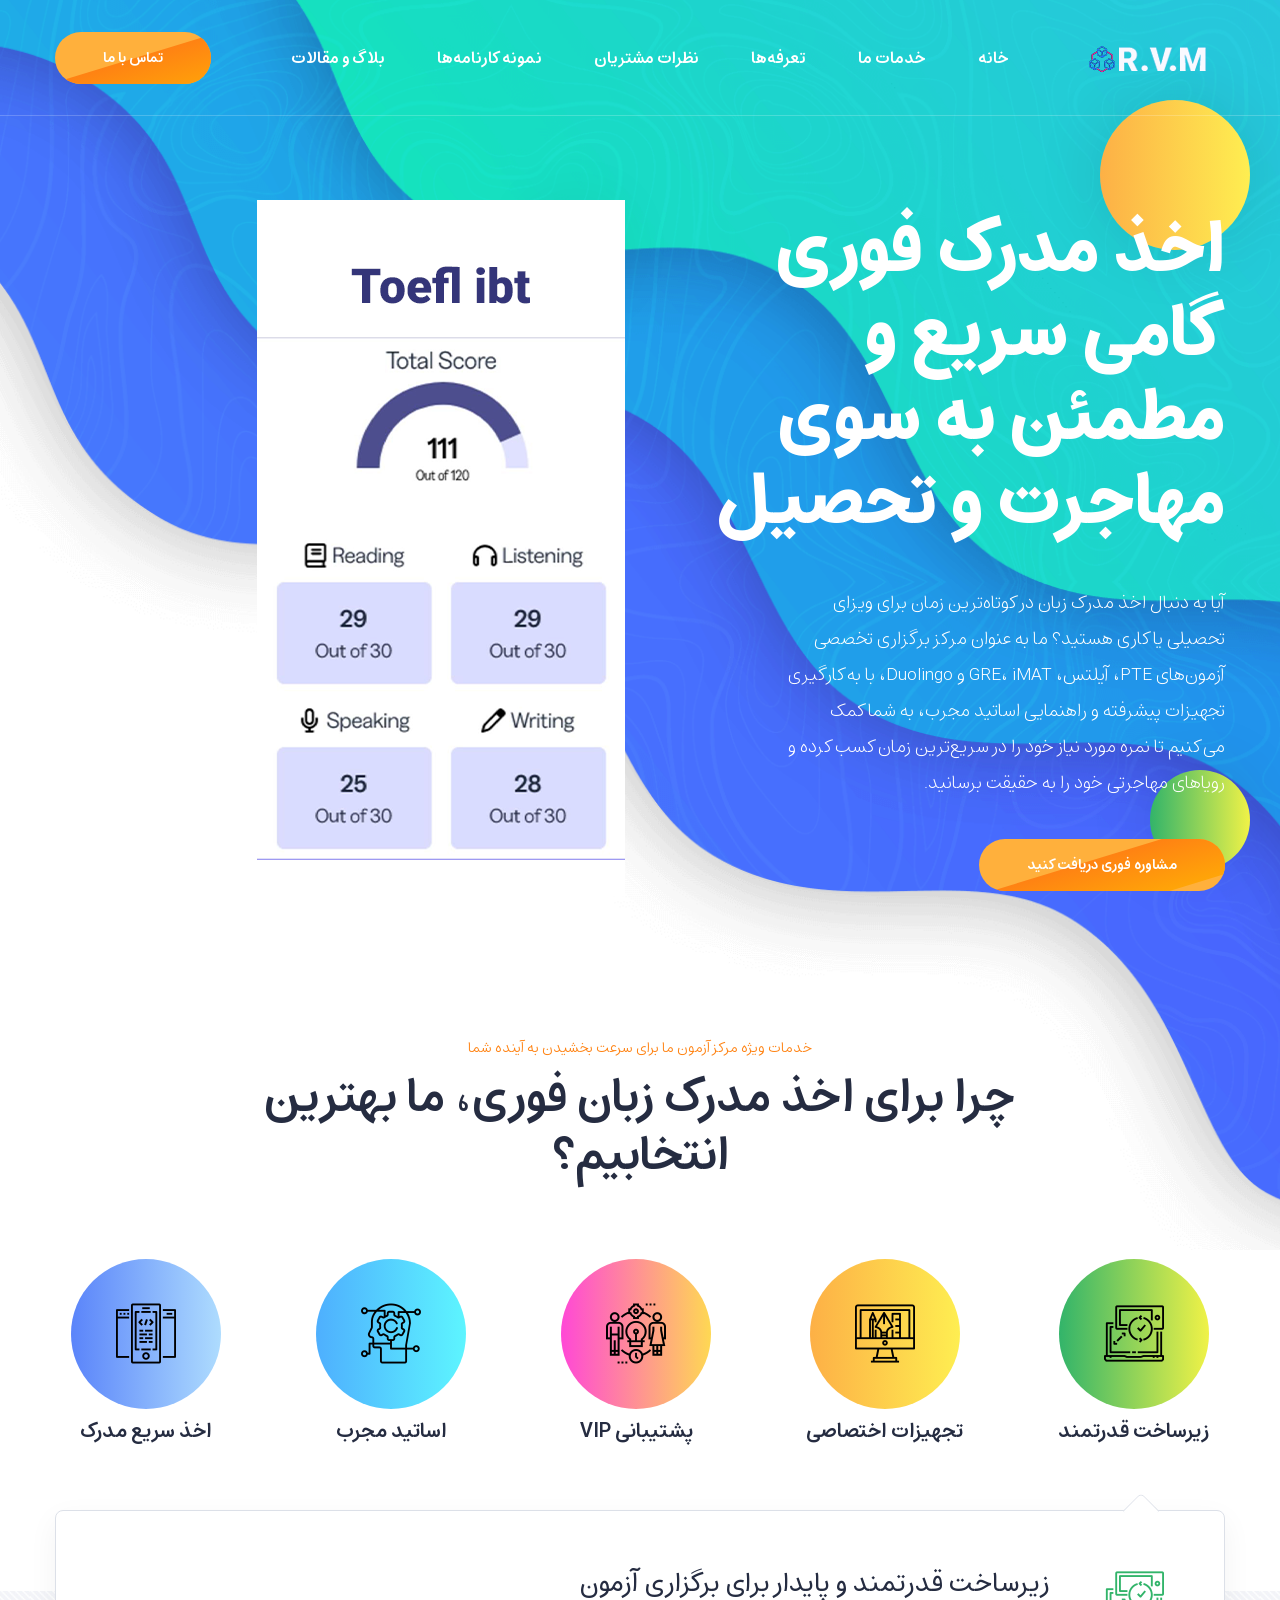
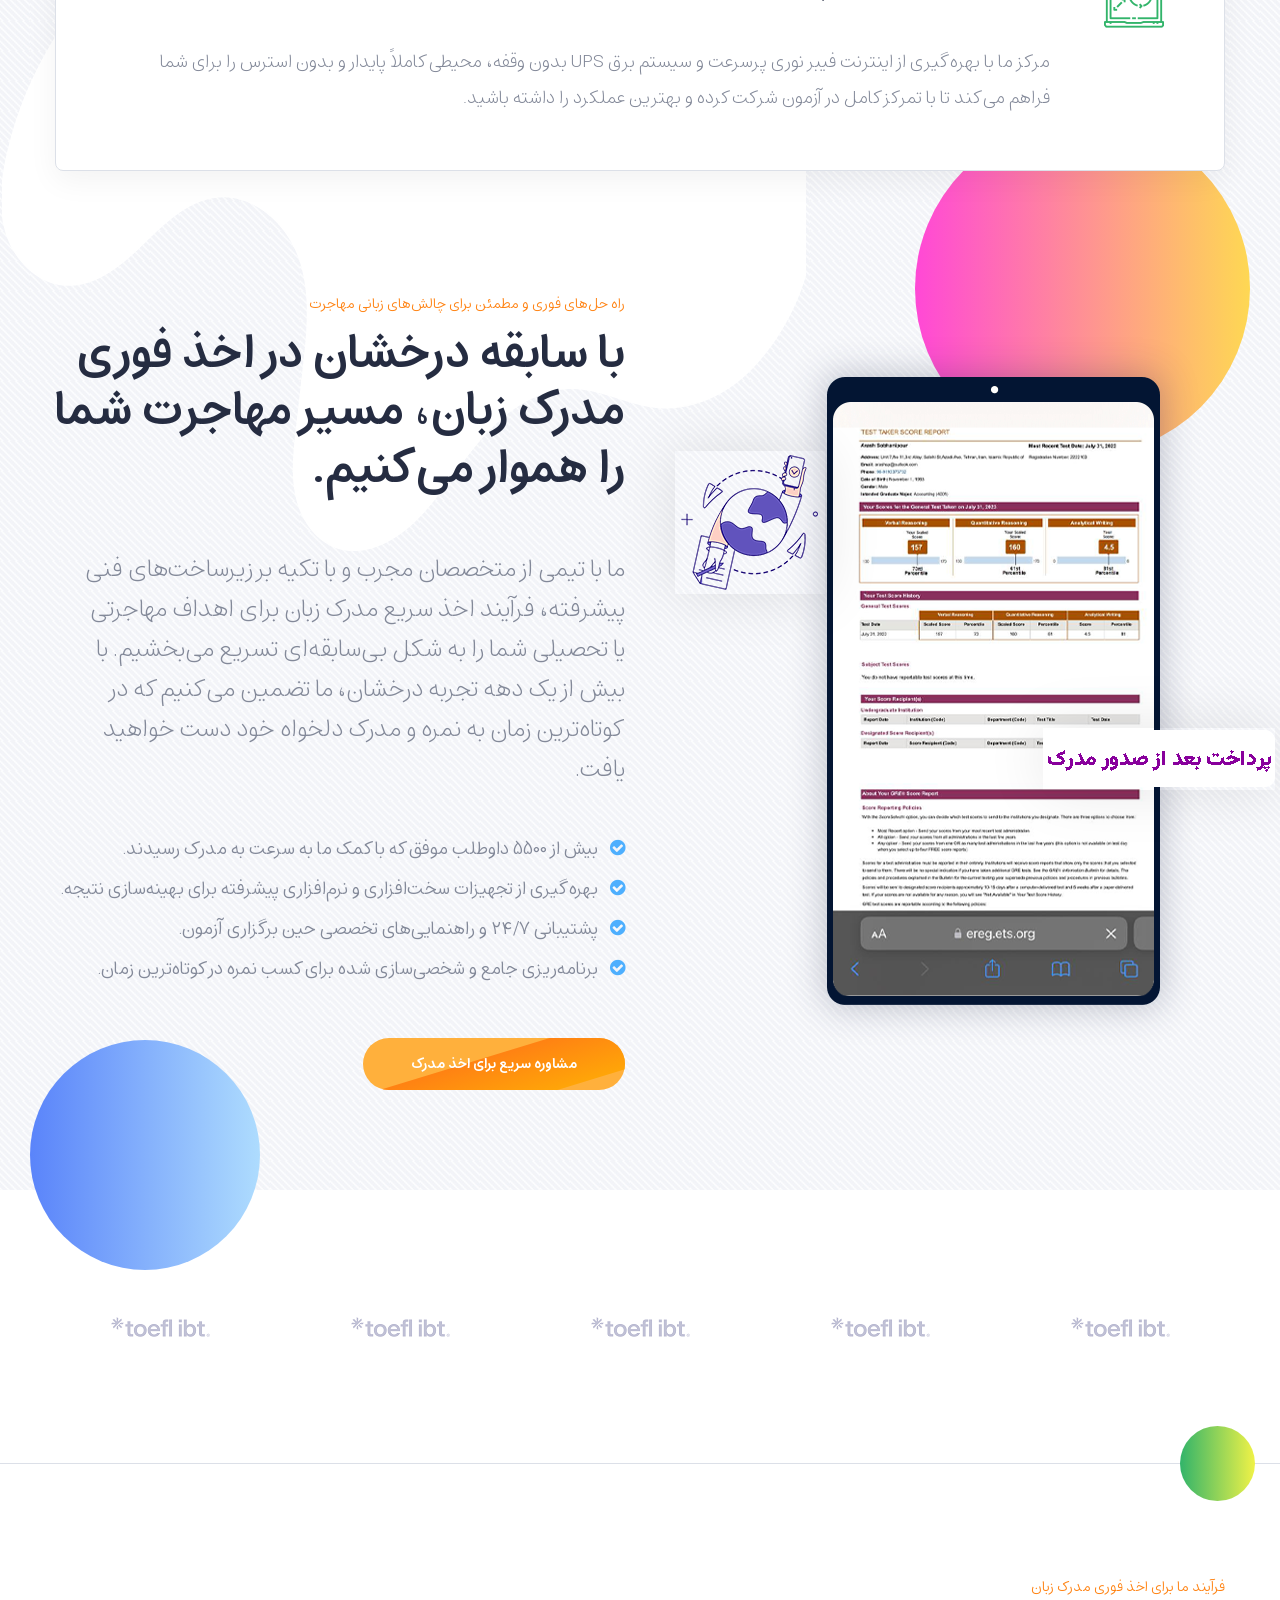
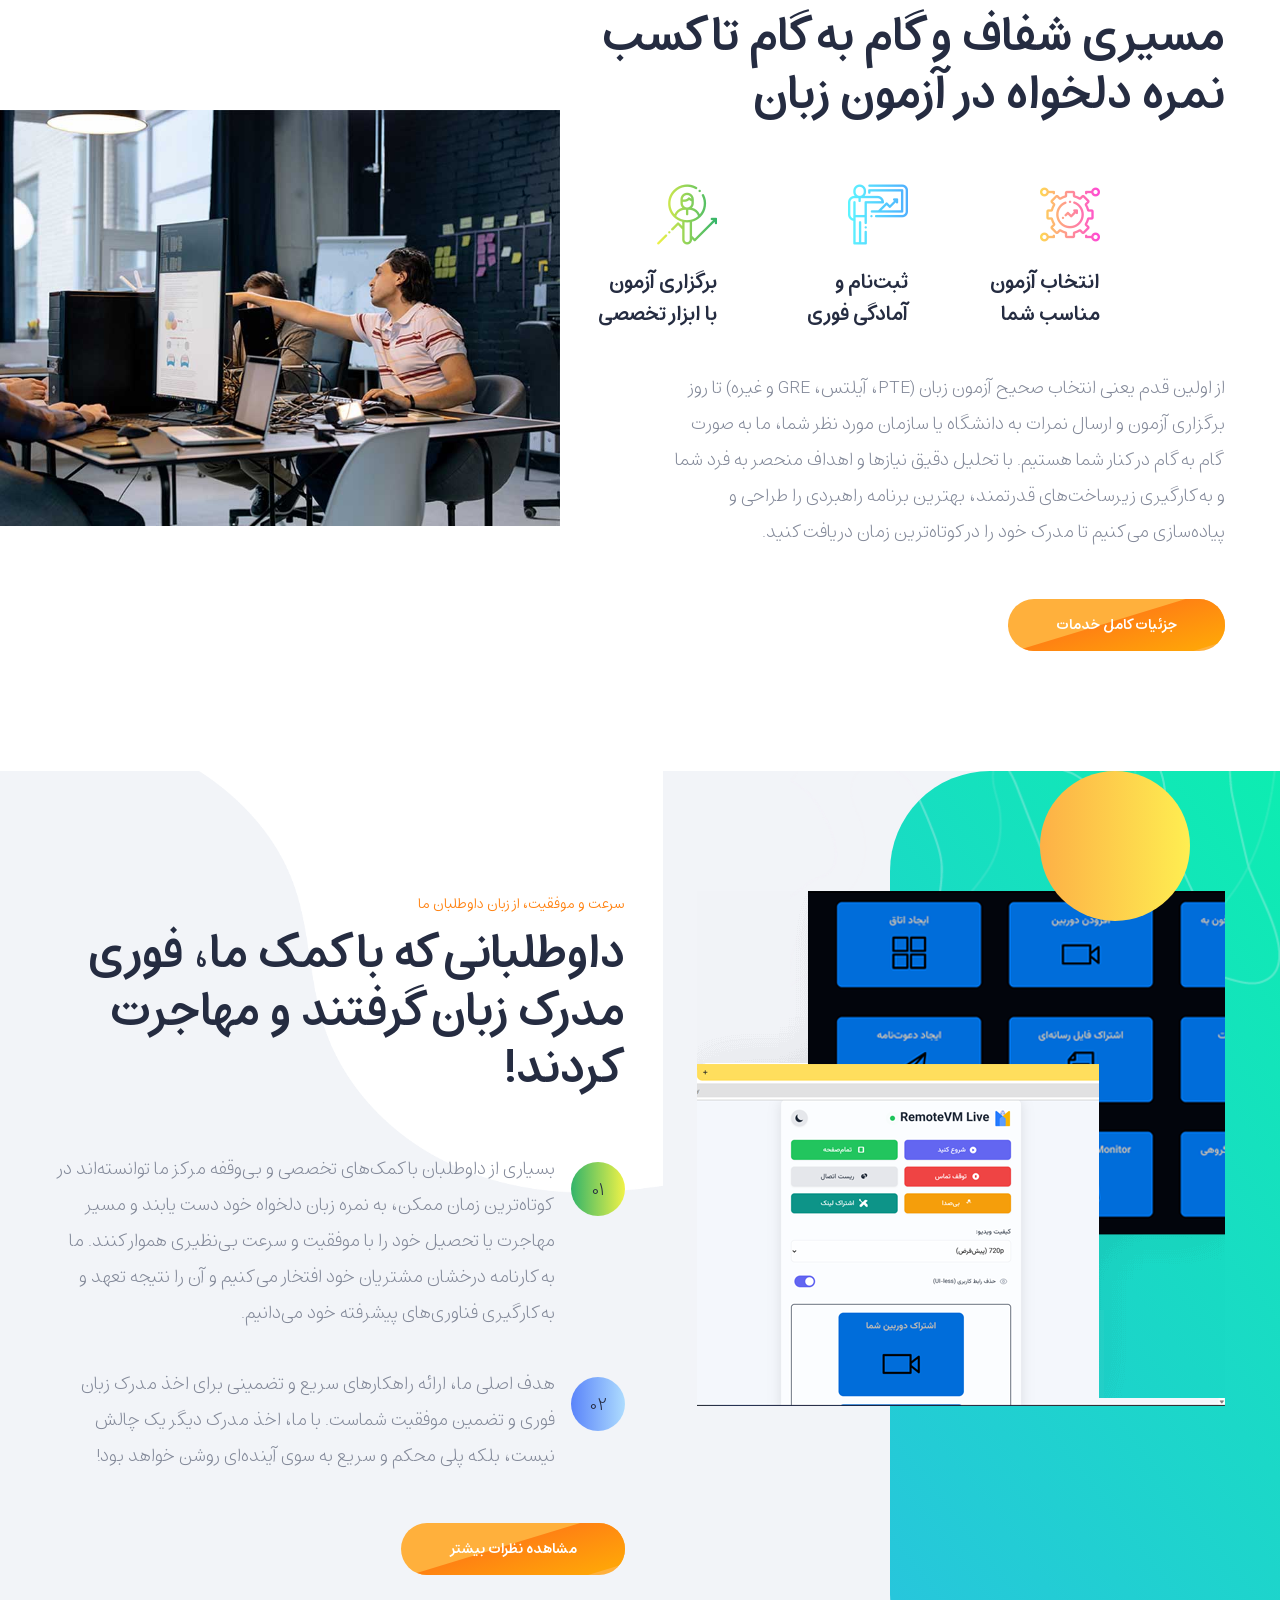
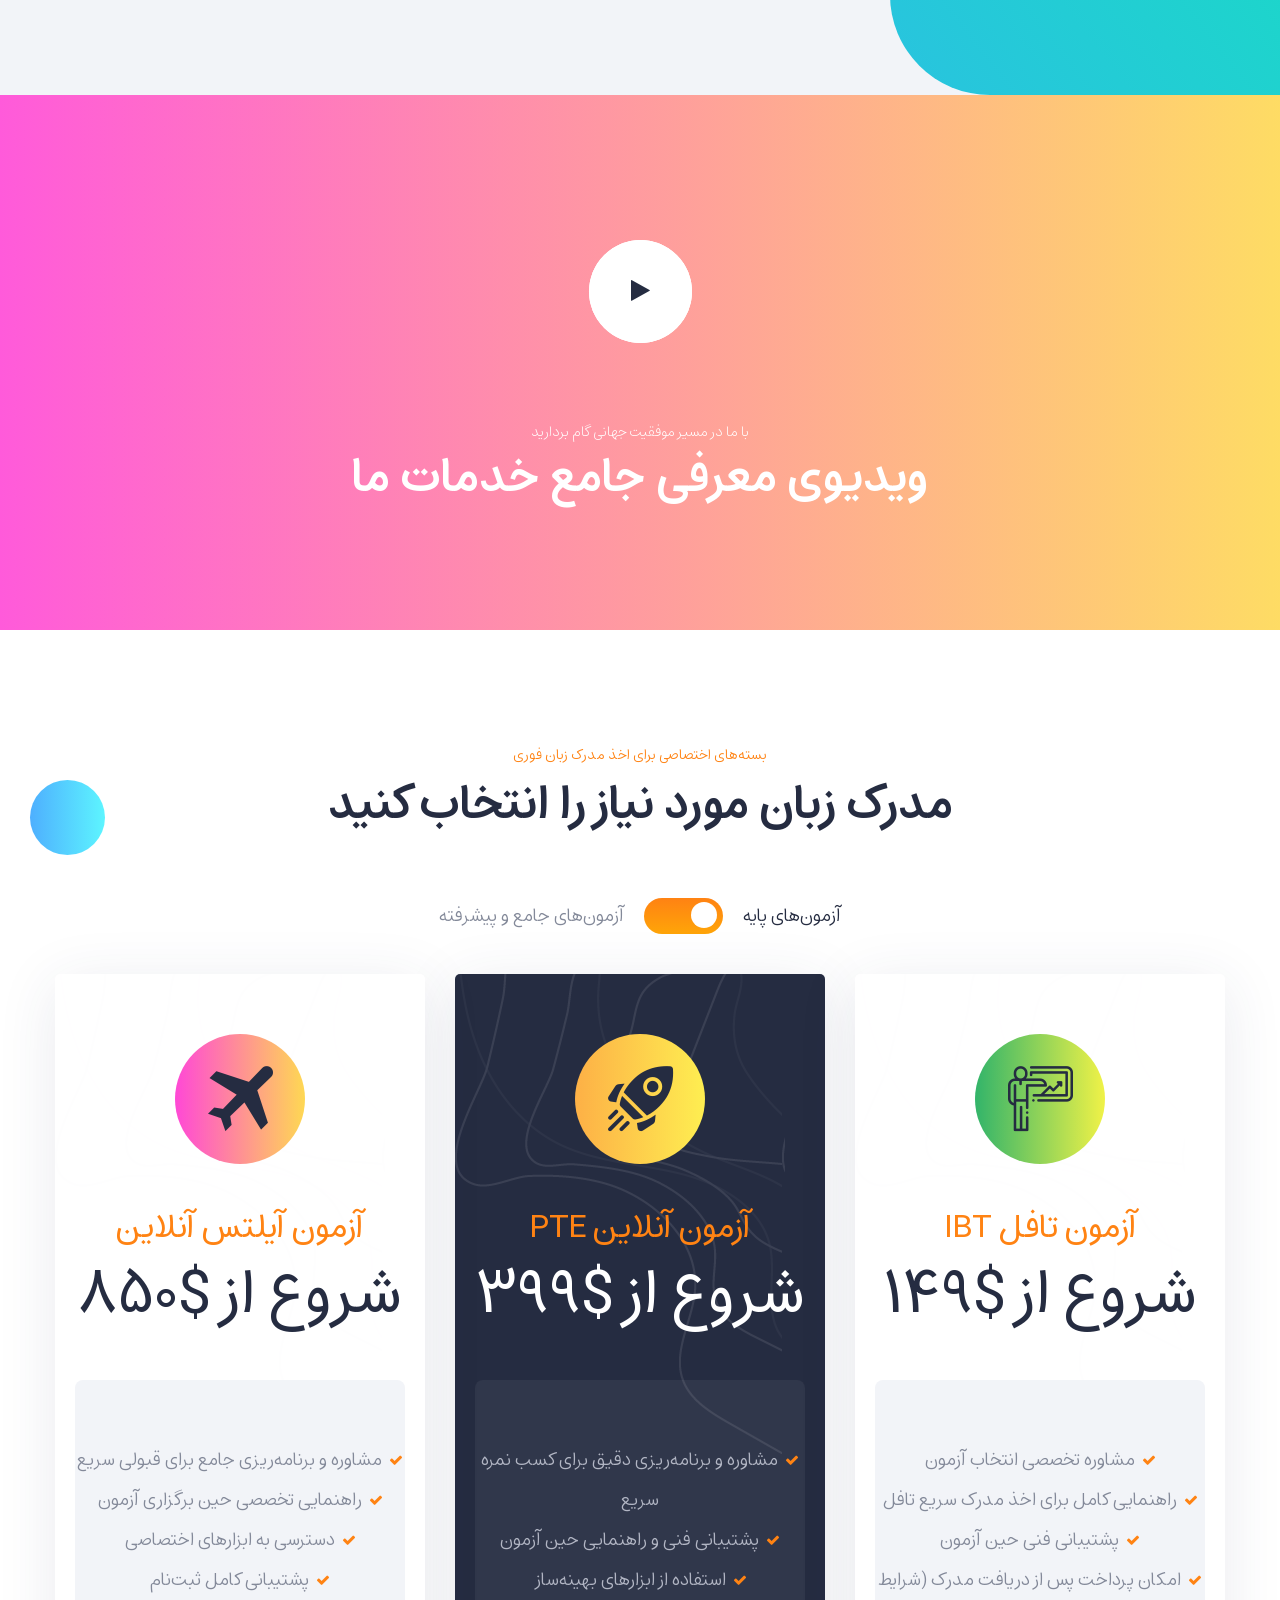
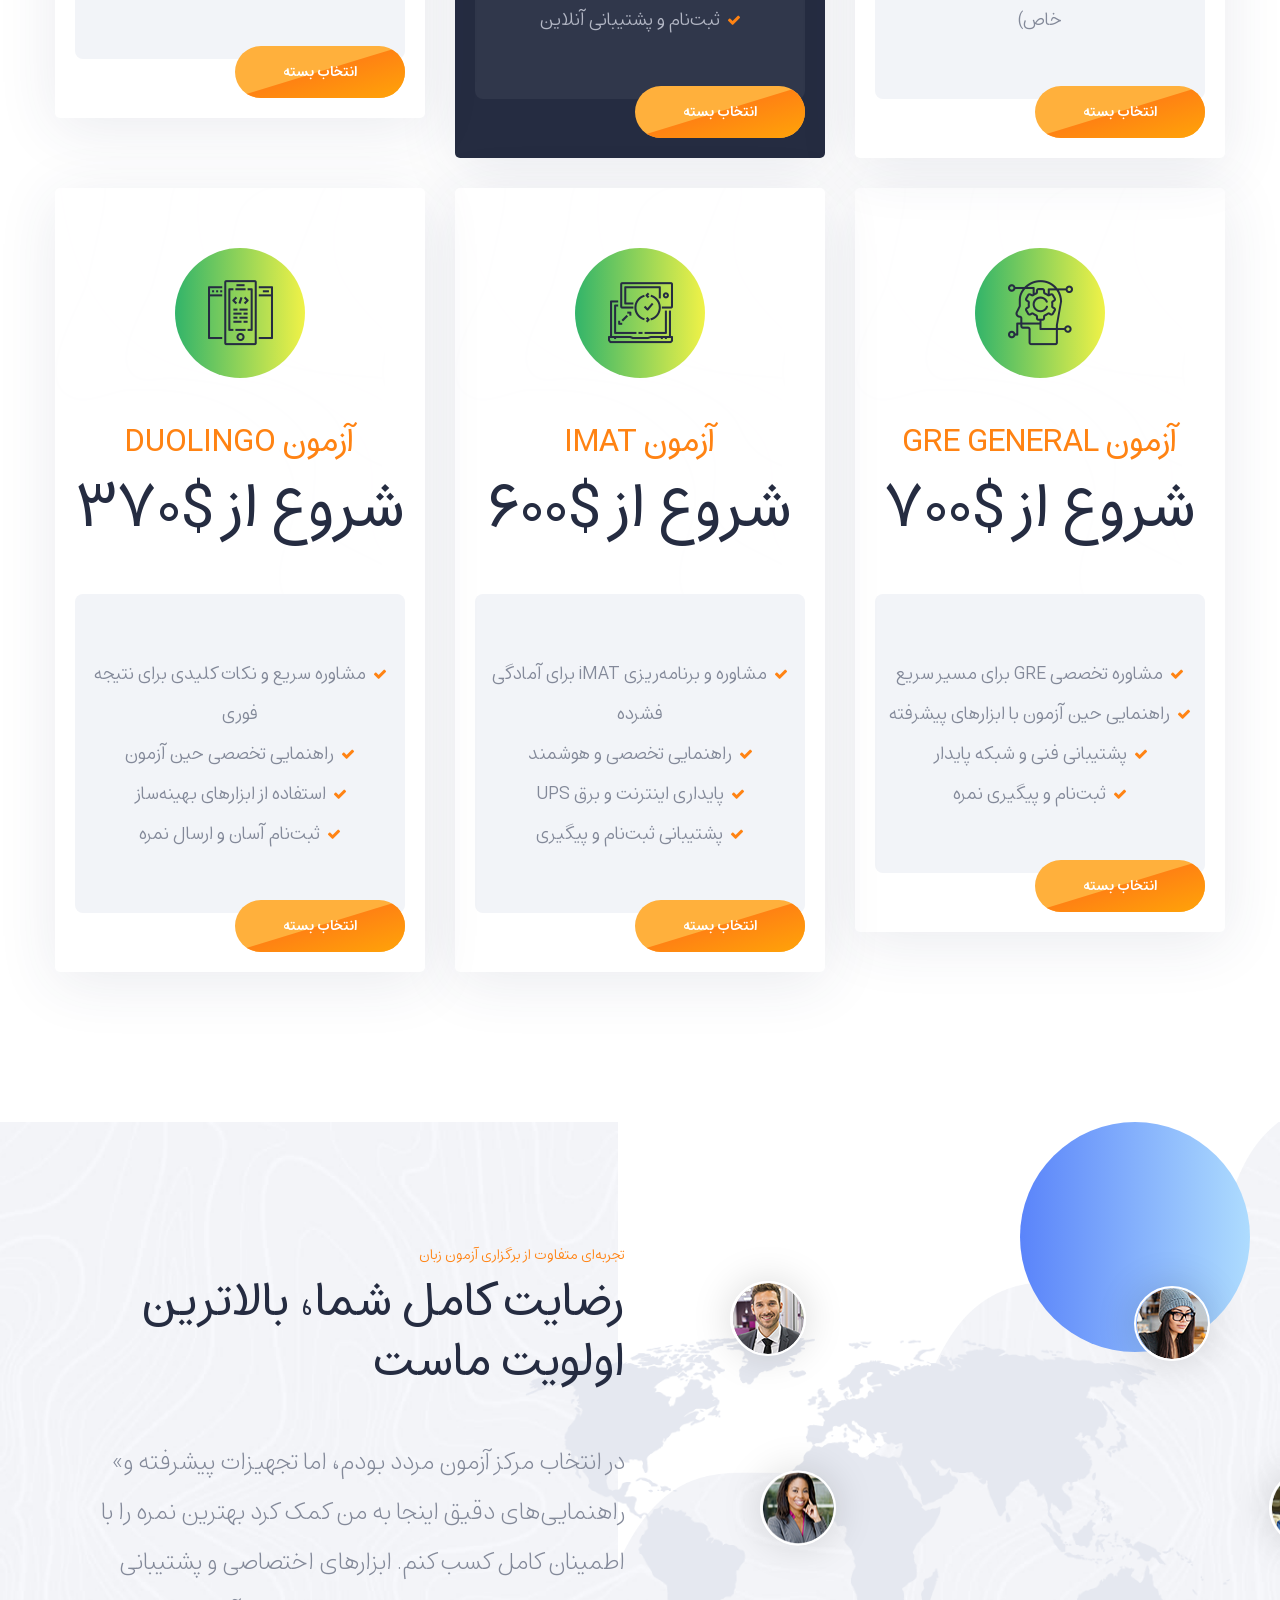
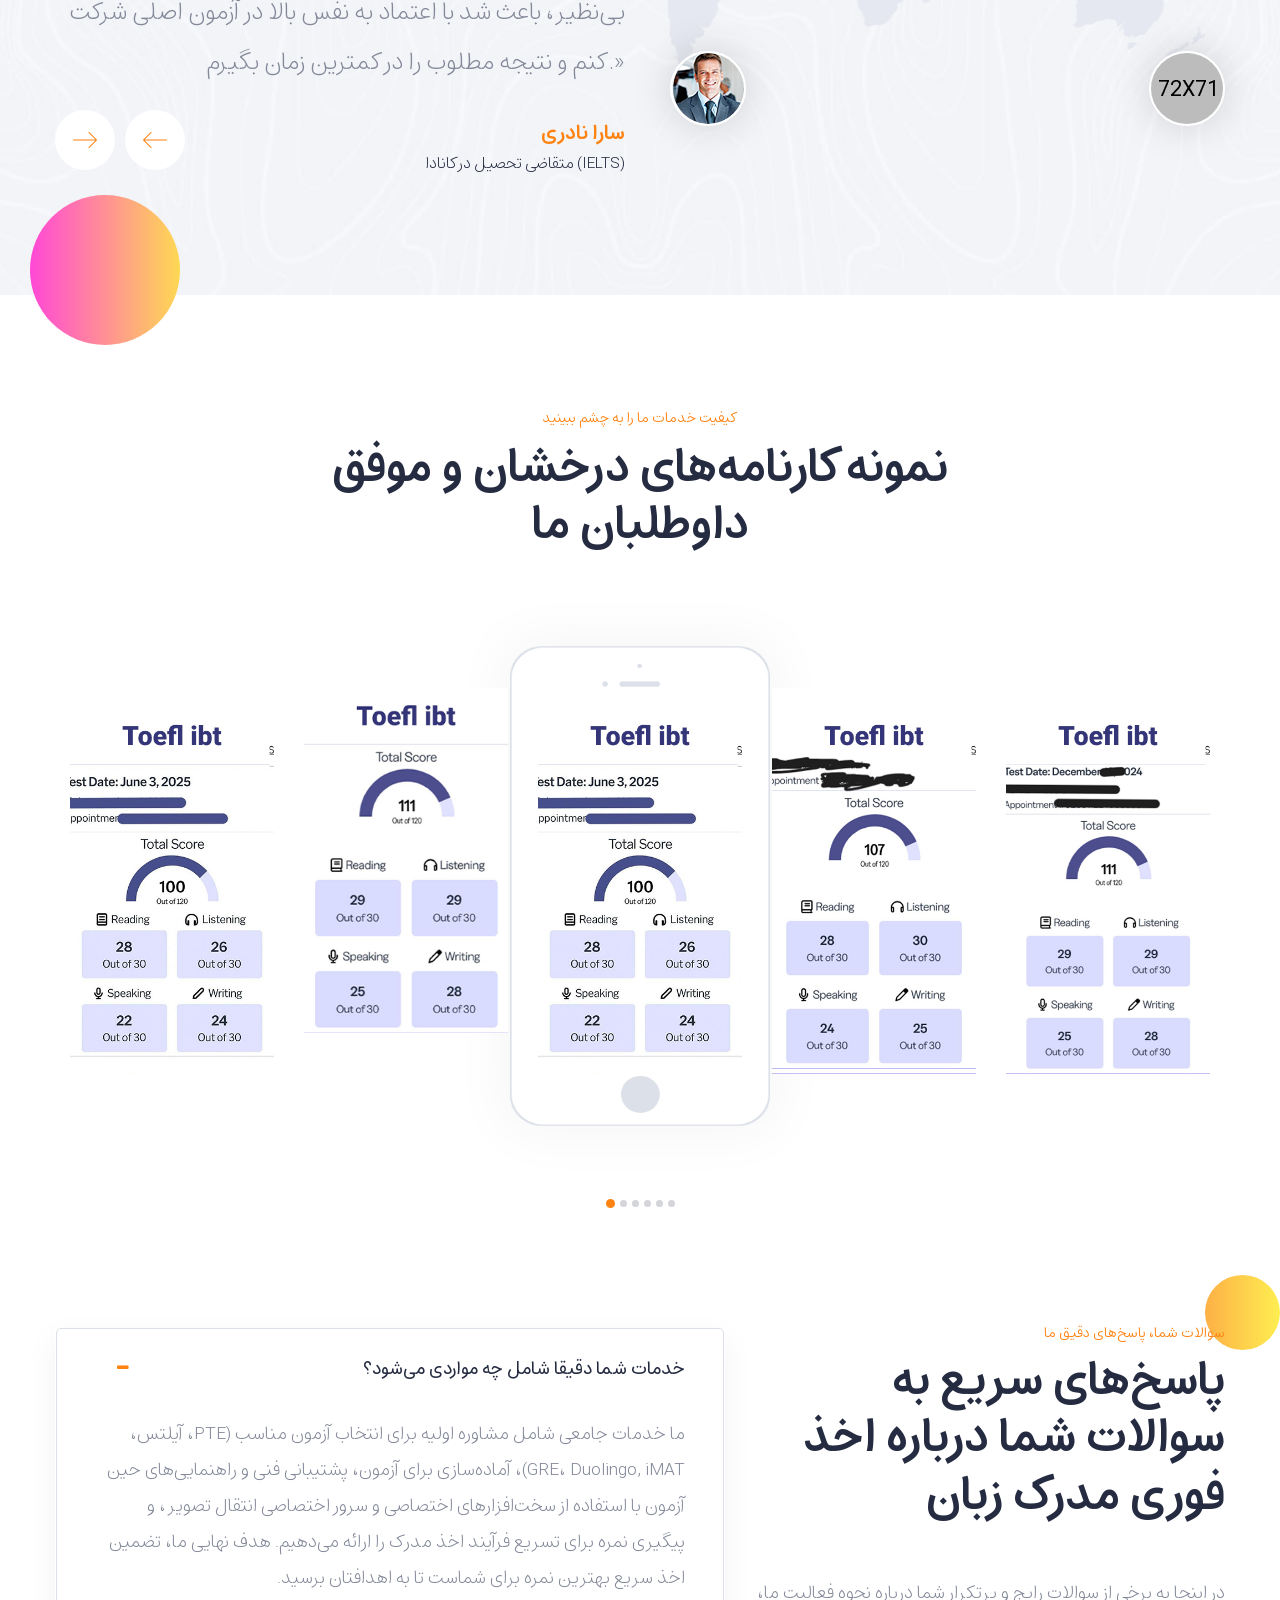
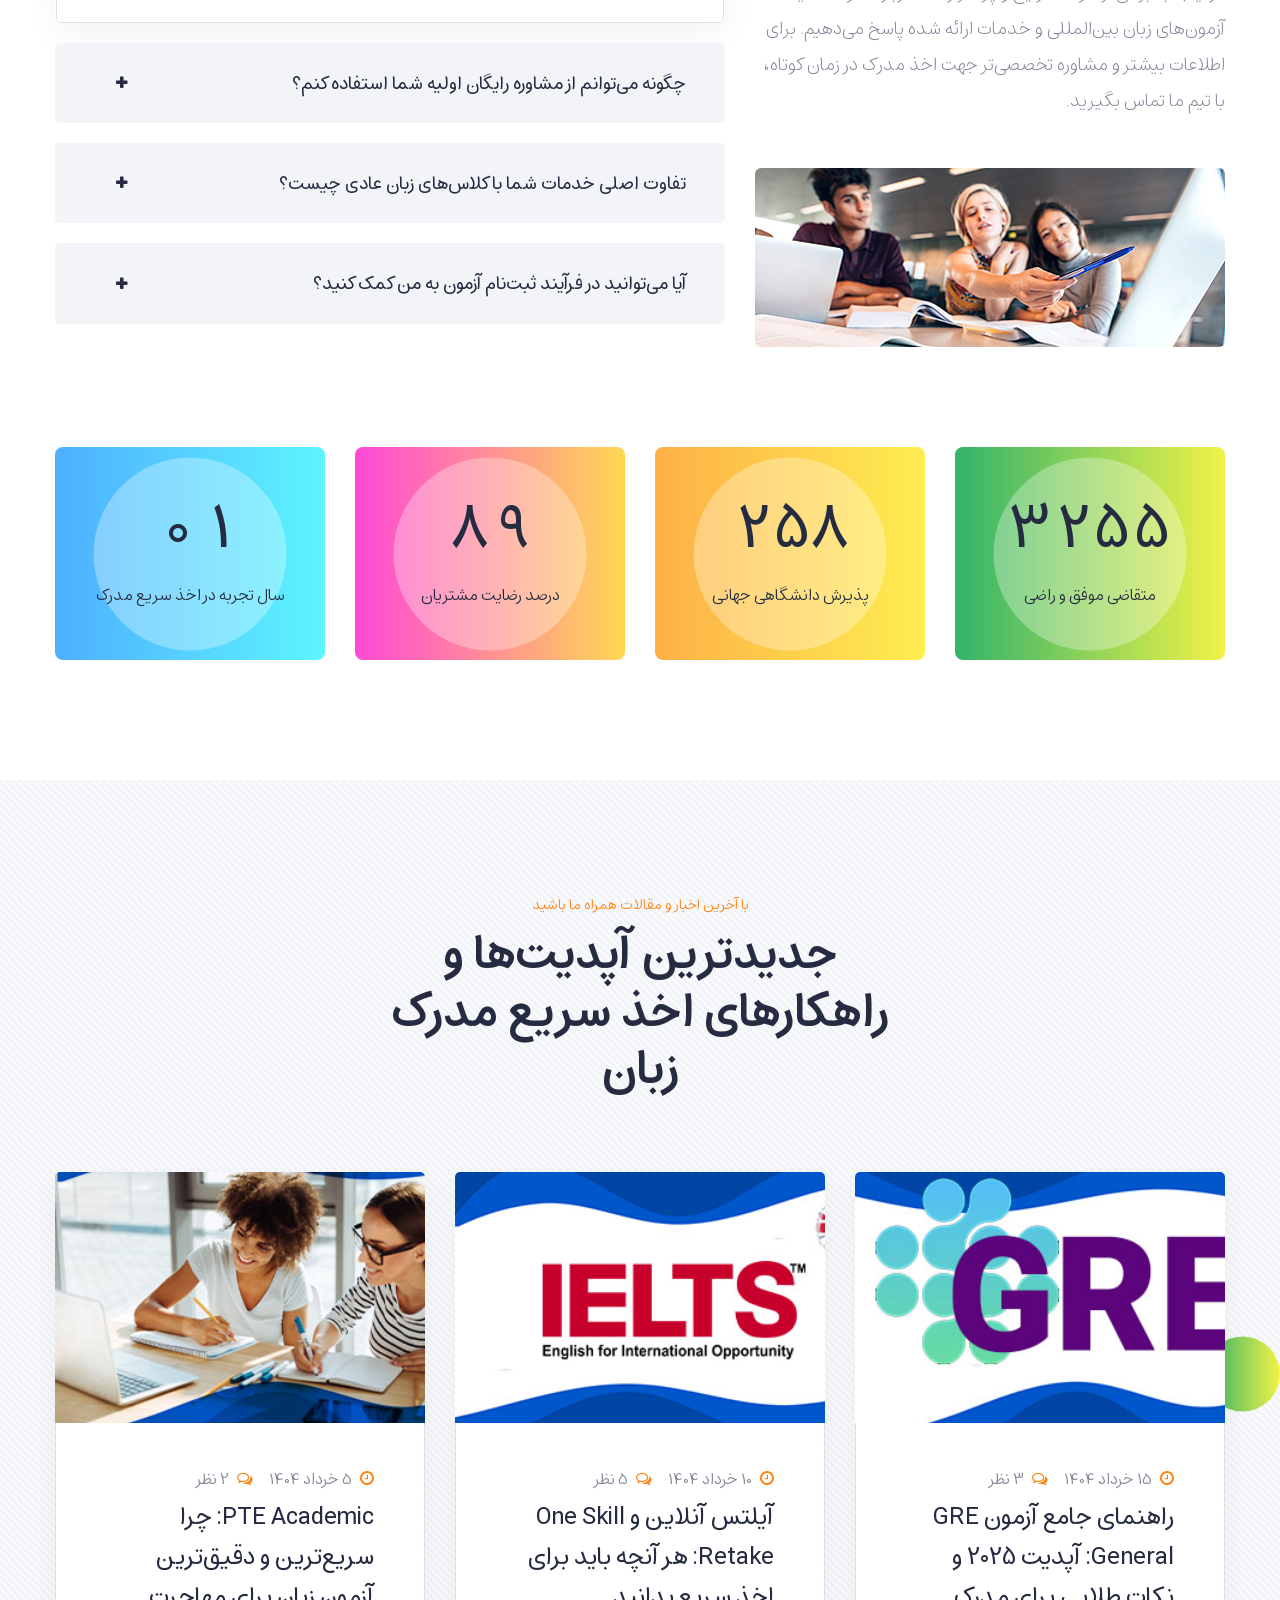
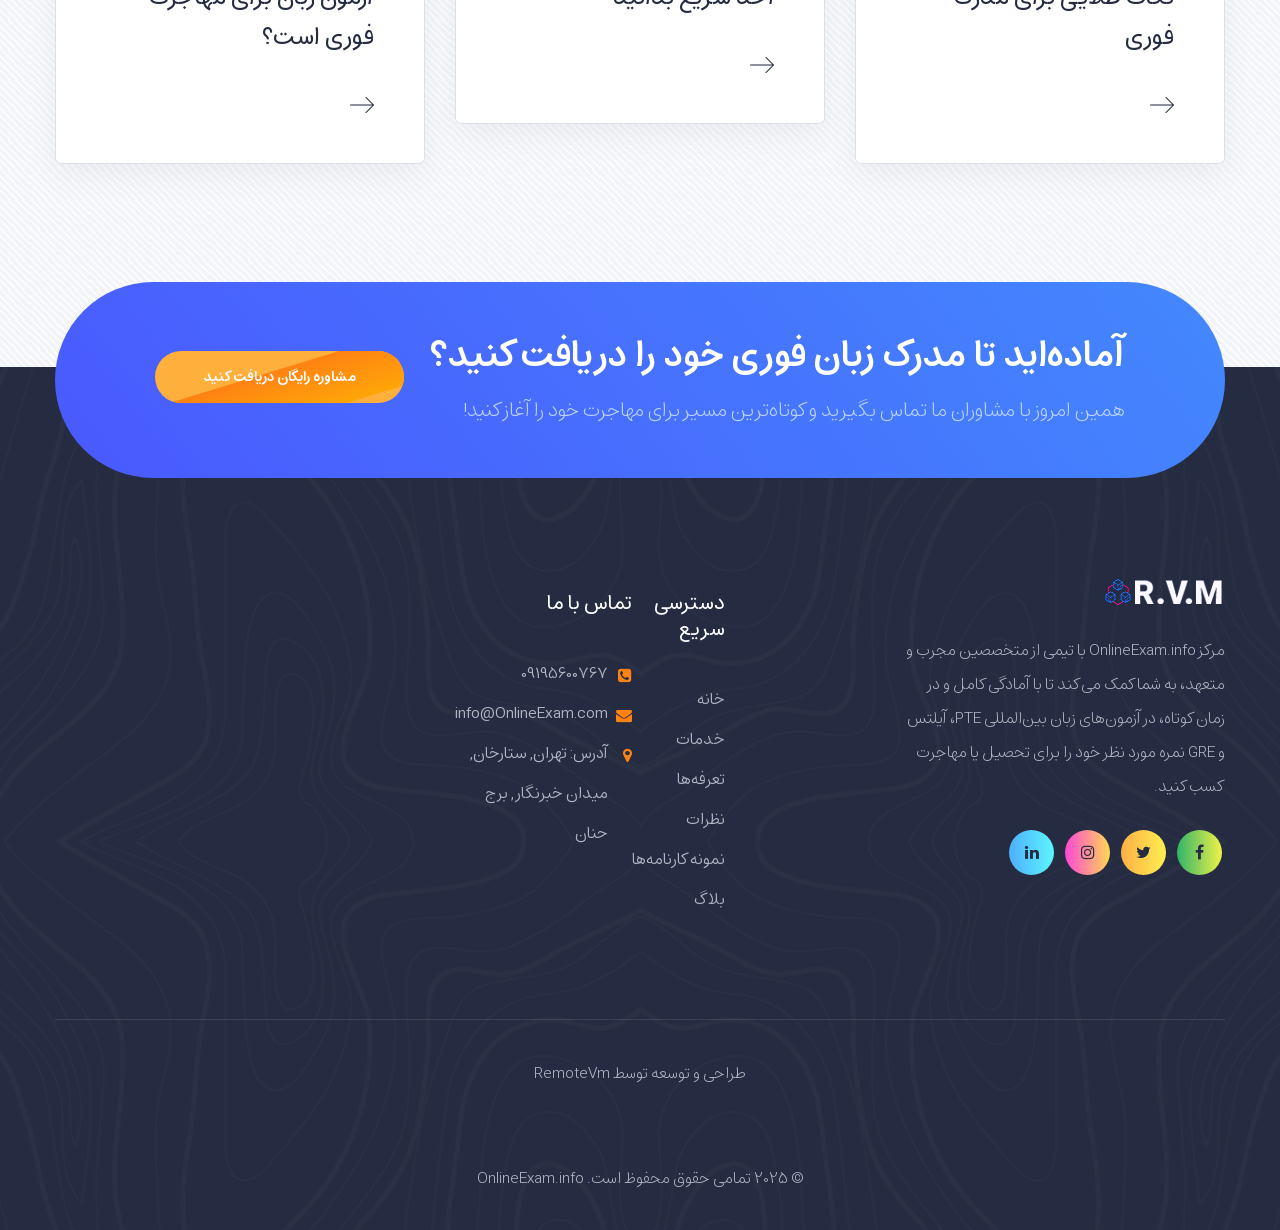
==== commit 9f11d733: "Update index.html" ====
--- a/index.html
+++ b/index.html
@@ -445,7 +445,7 @@
                         <div class="col-lg-7">
                             <div class="section-title text-center">
                                 <span>بسته‌های اختصاصی برای اخذ مدرک زبان فوری</span>
-                                <h2 class="title">بسته‌ای که شما را به سرعت به مدرک زبان می‌رساند را انتخاب کنید</h2>
+                                <h2 class="title"> مدرک زبان مورد نیاز را انتخاب کنید</h2>
                             </div>
                             <ul class="list-inline text-center switch-toggler-list" role="tablist" id="switch-toggle-tab">
                                 <li class="month active">
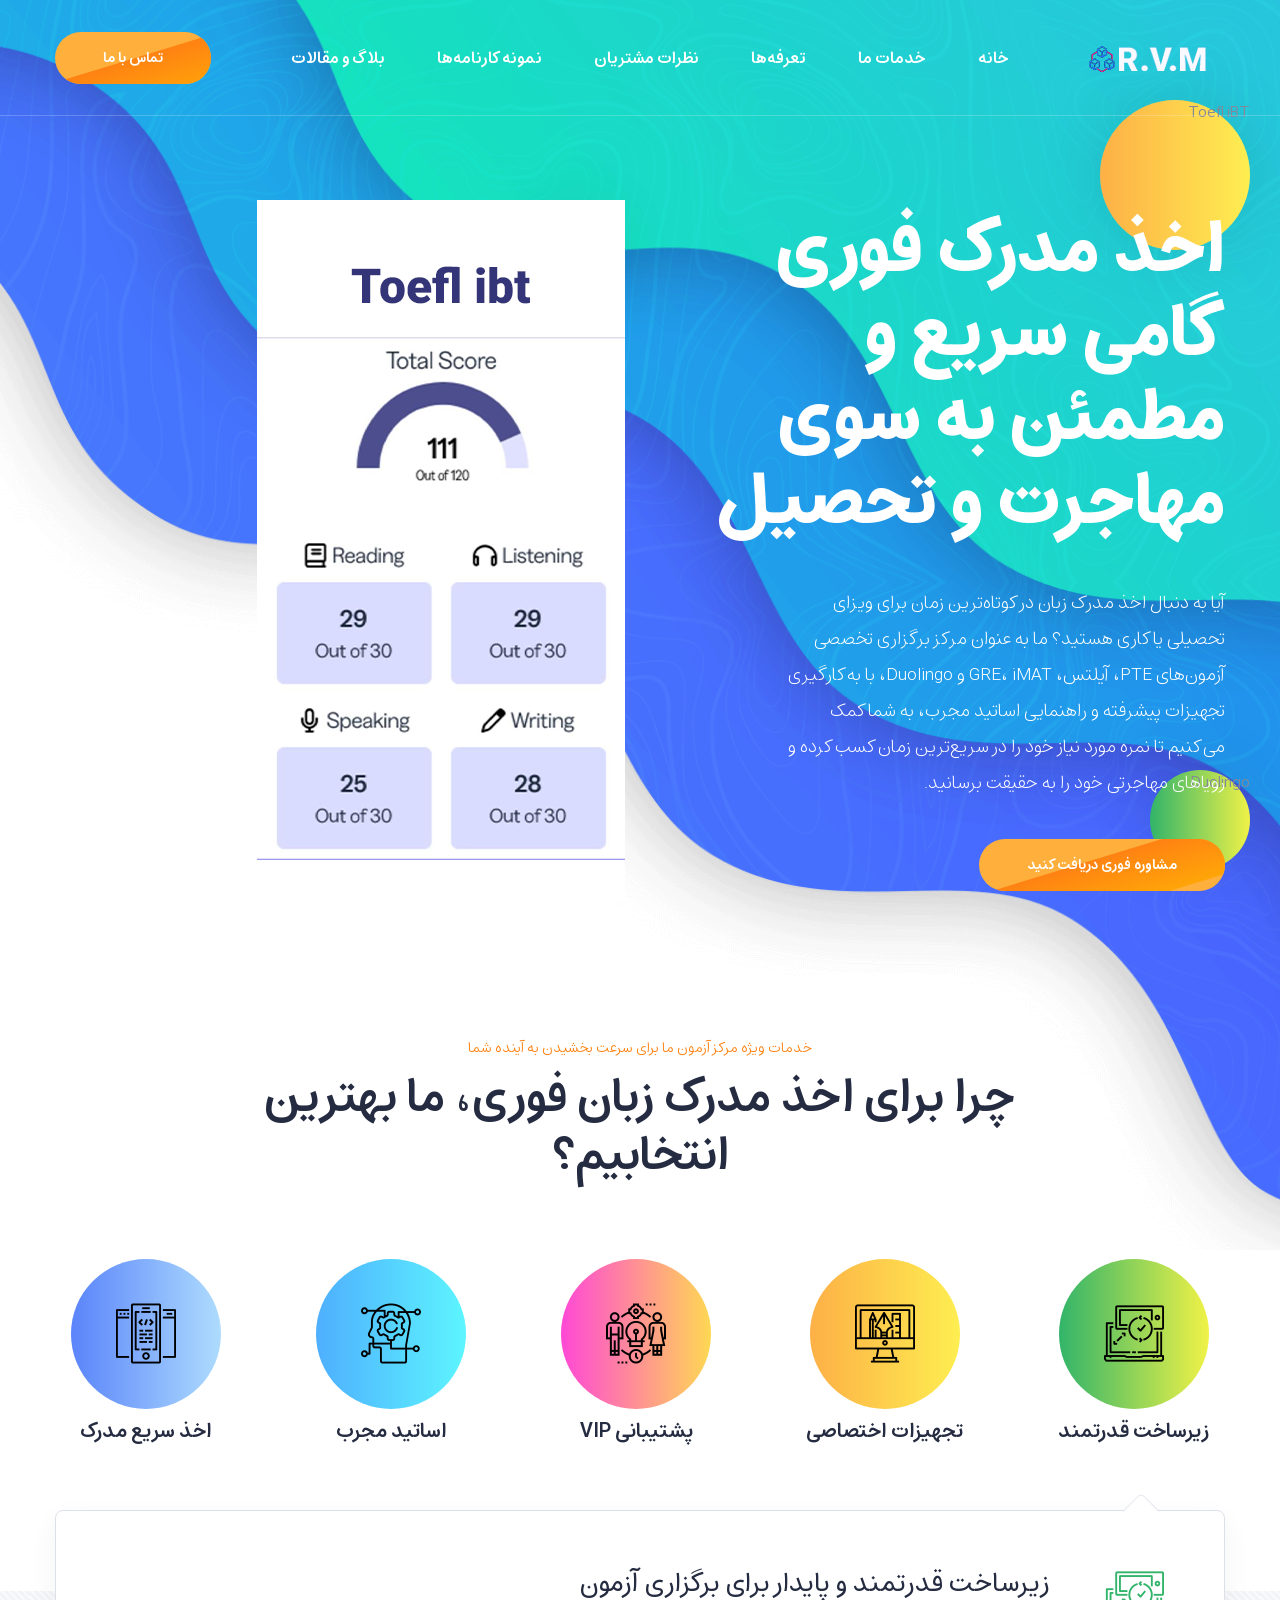
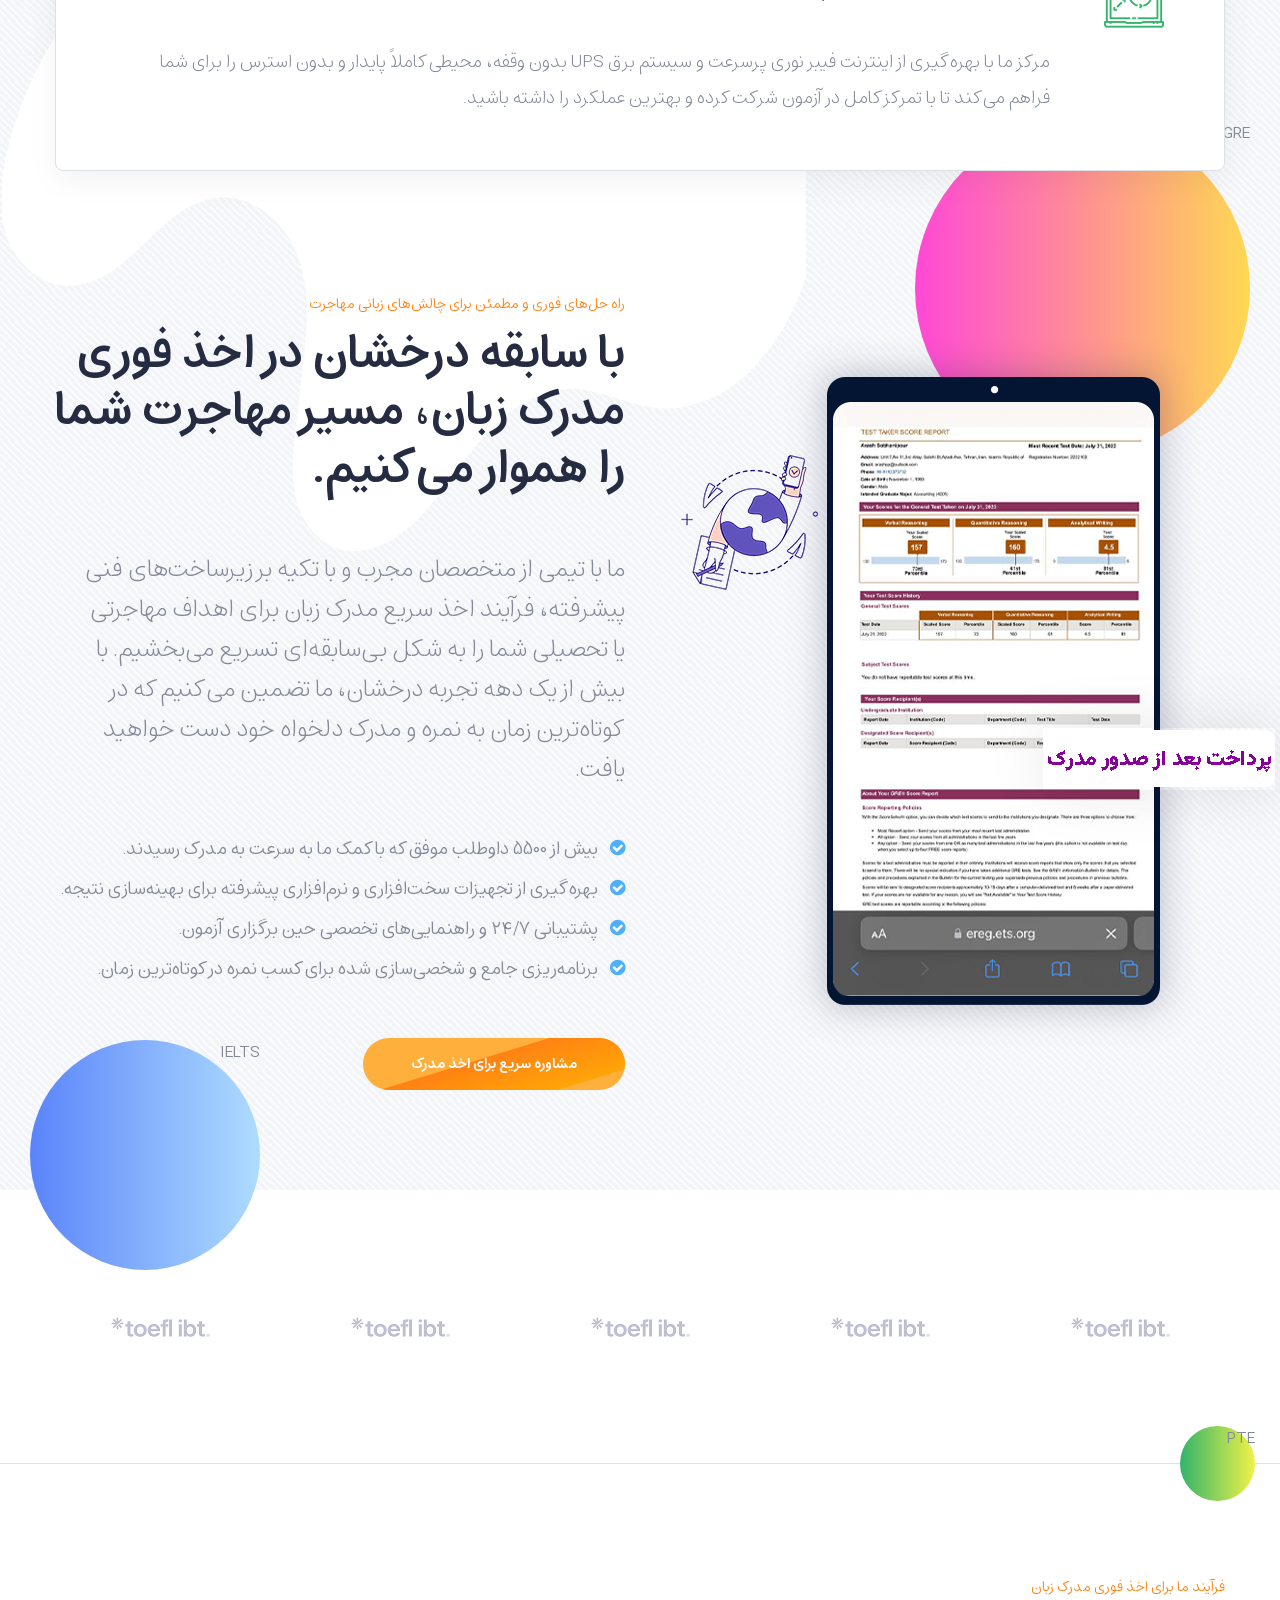
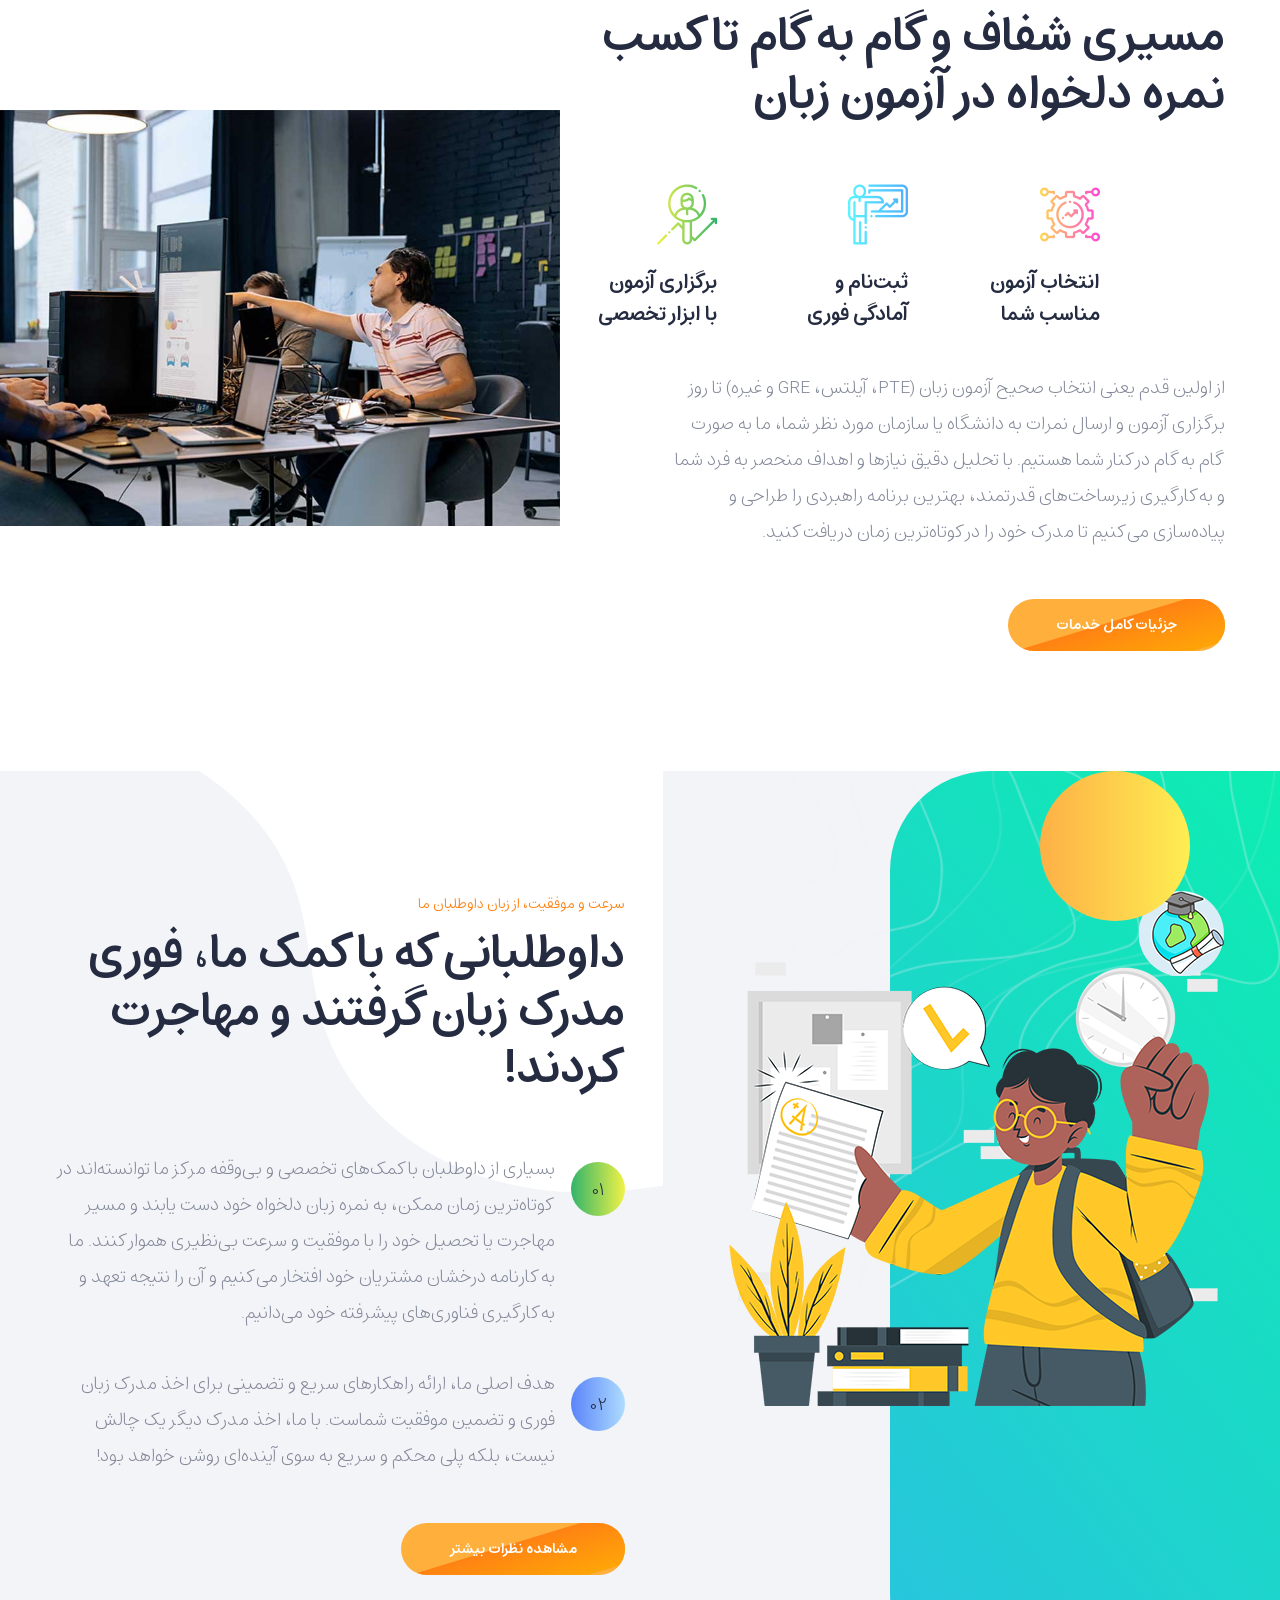
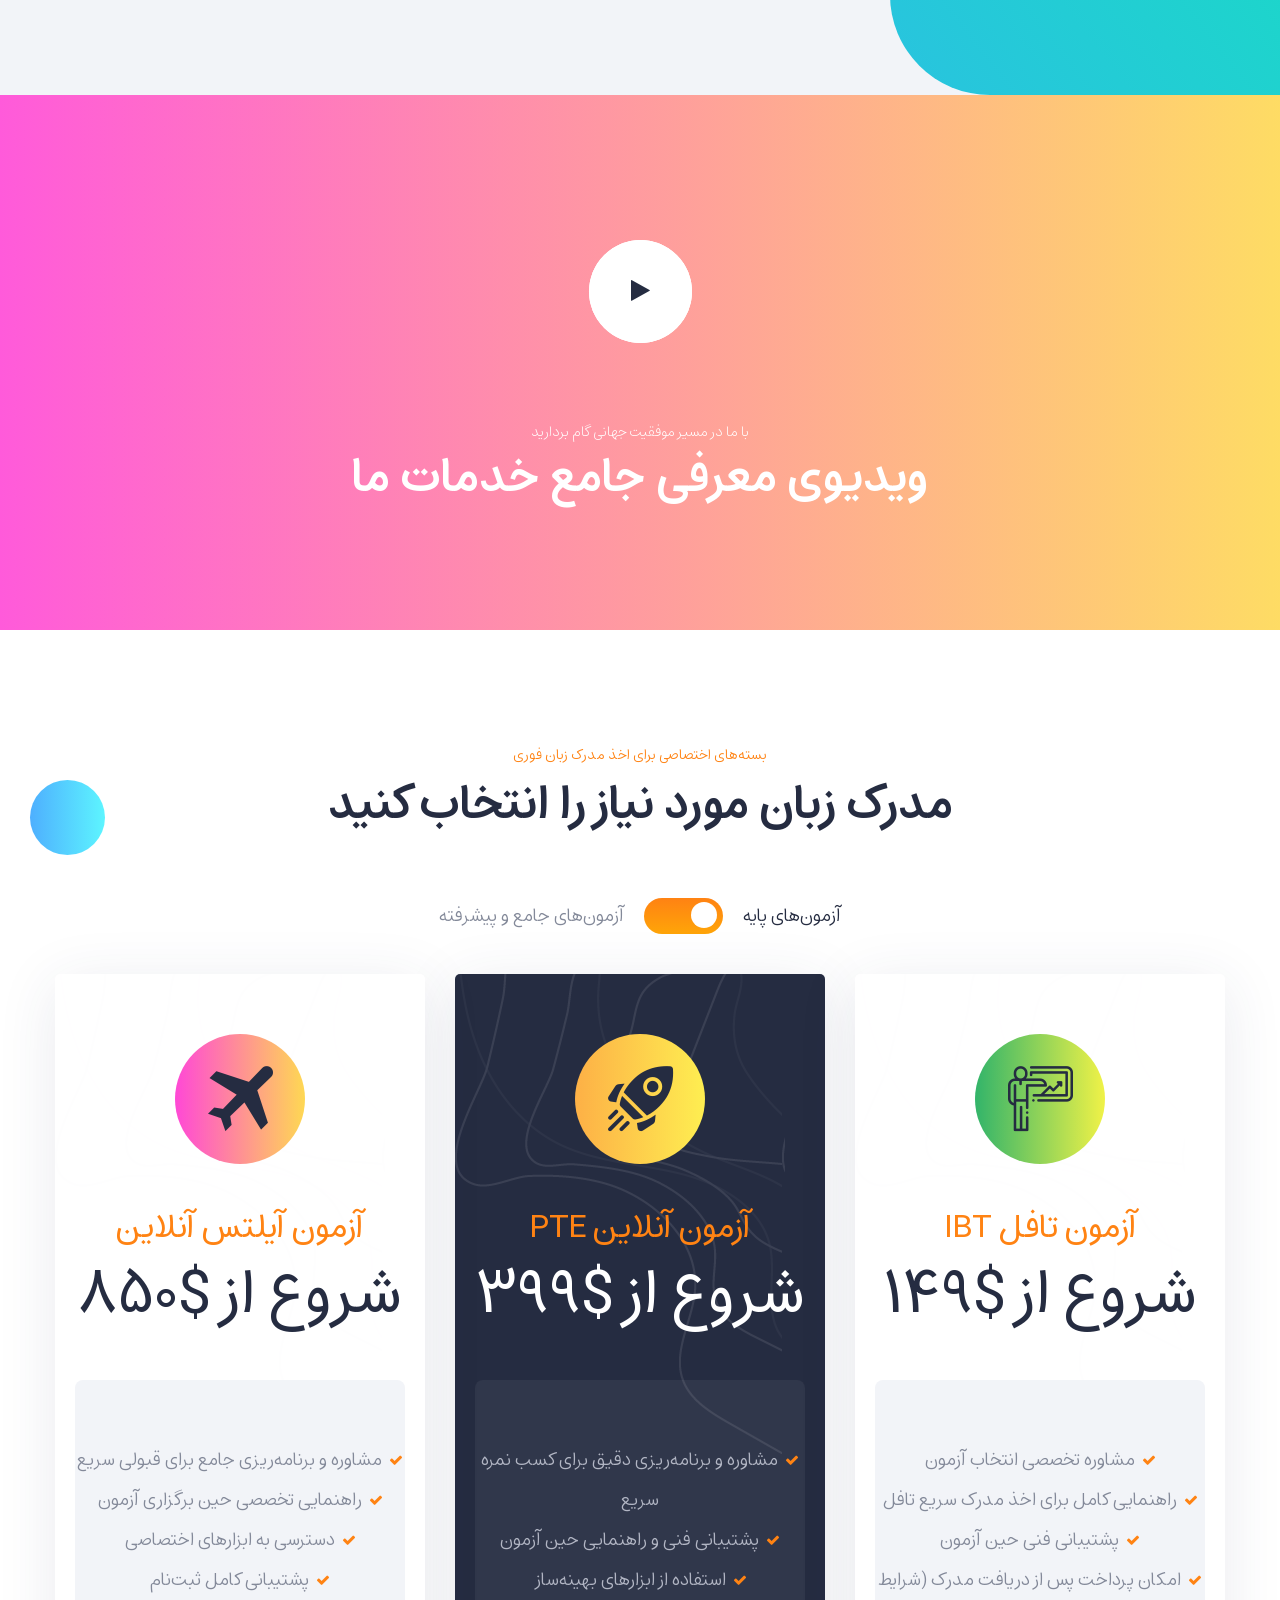
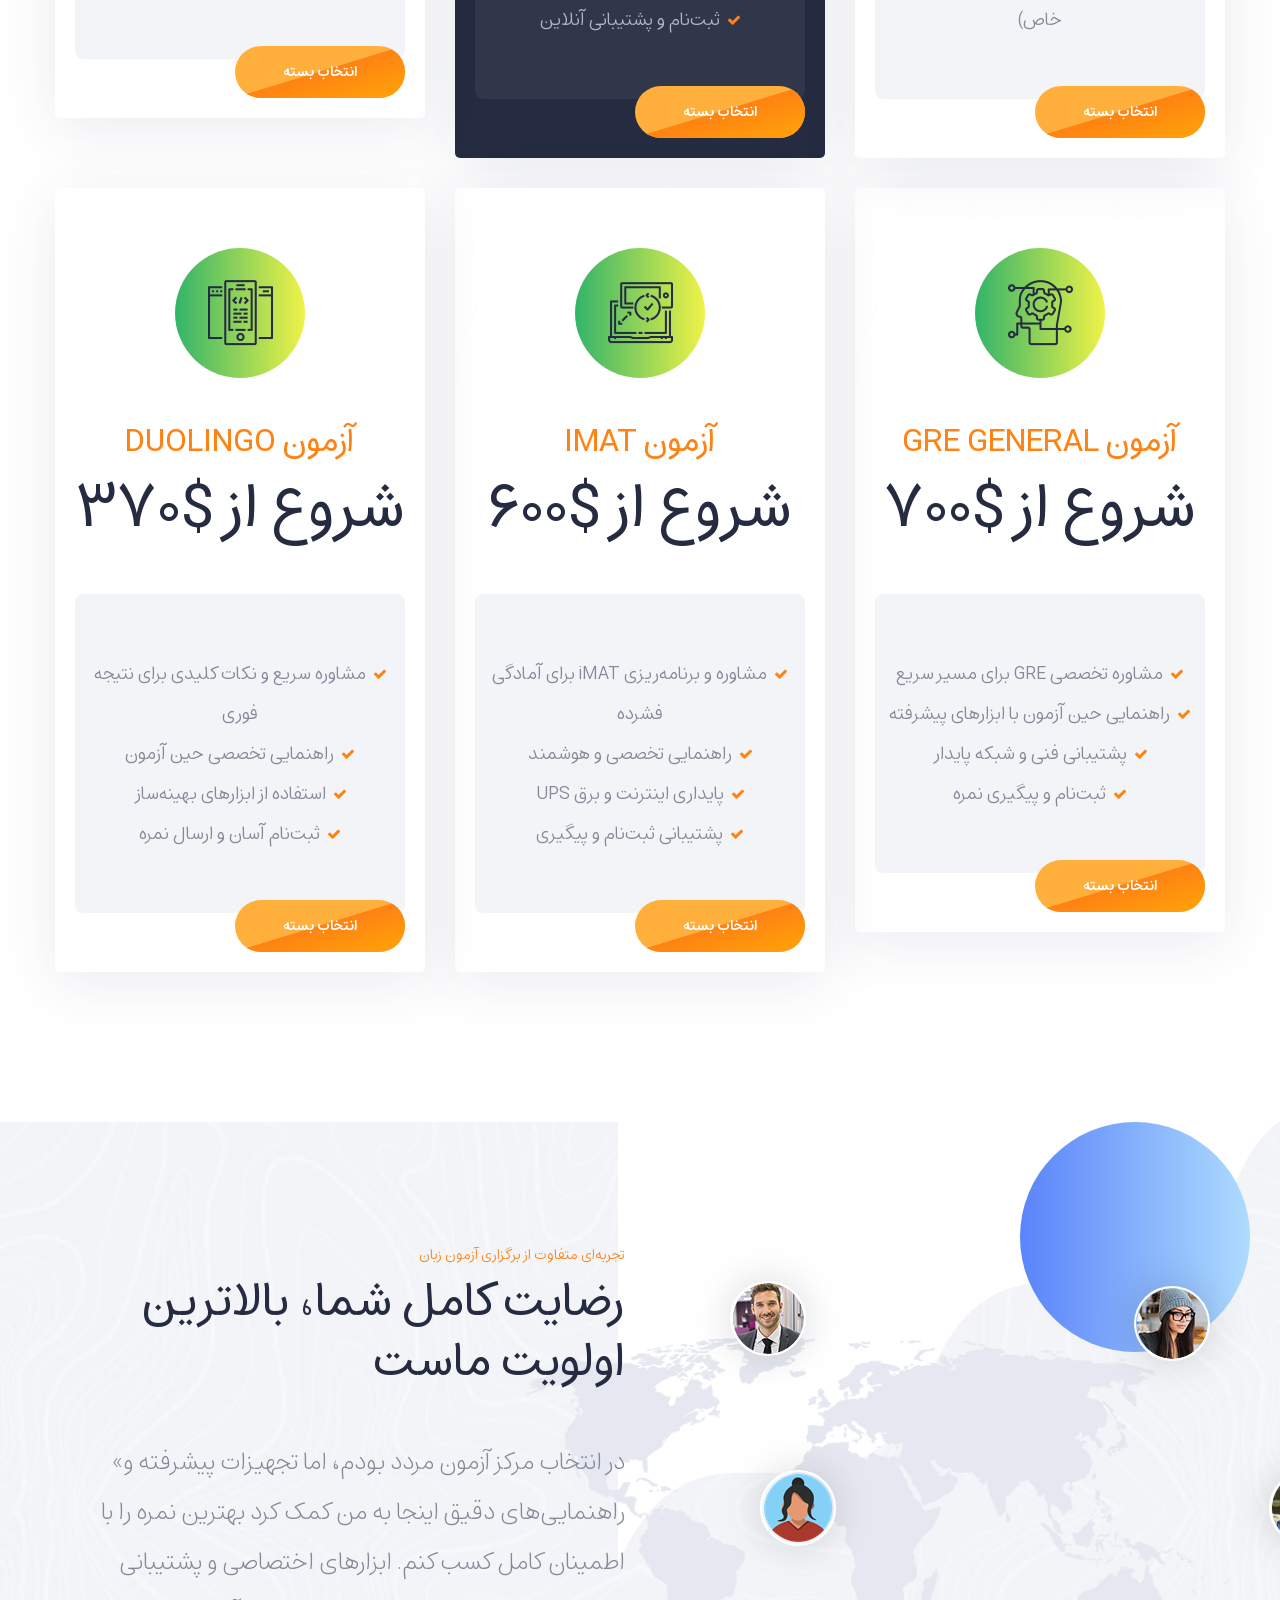
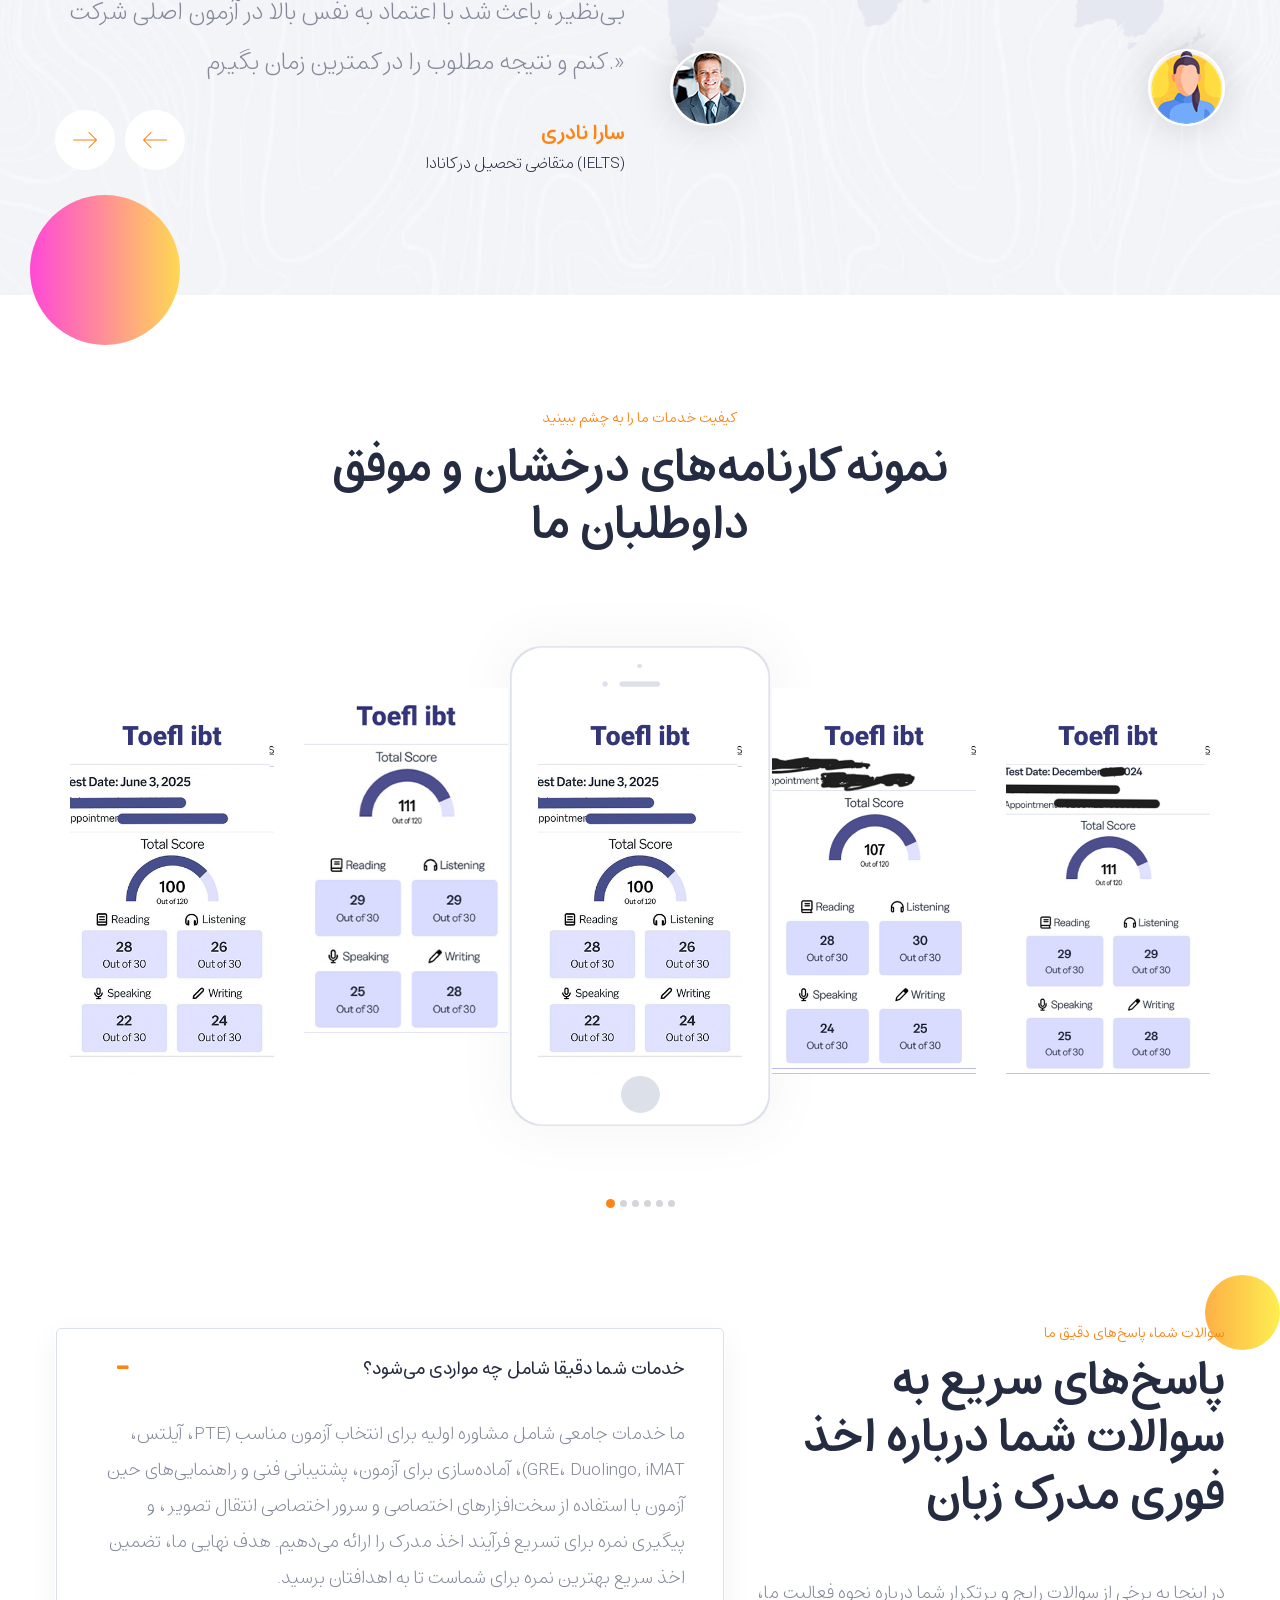
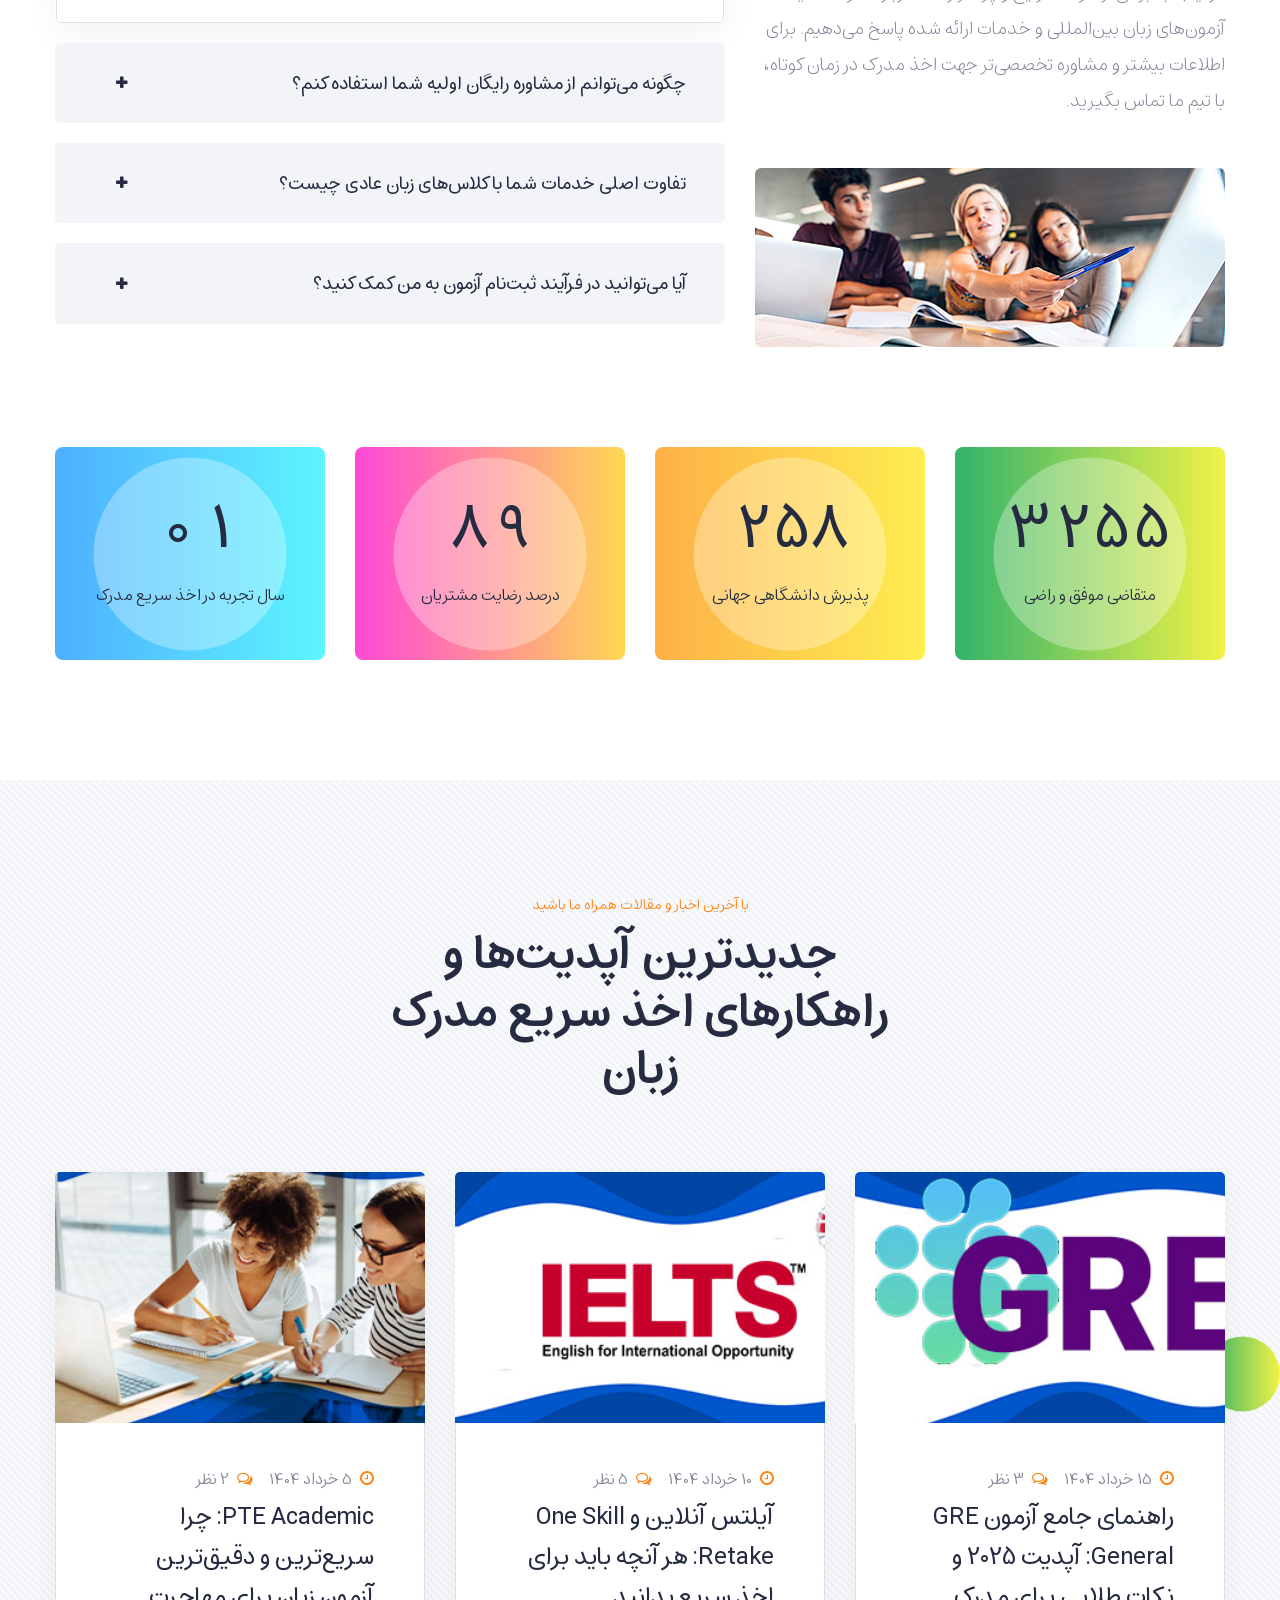
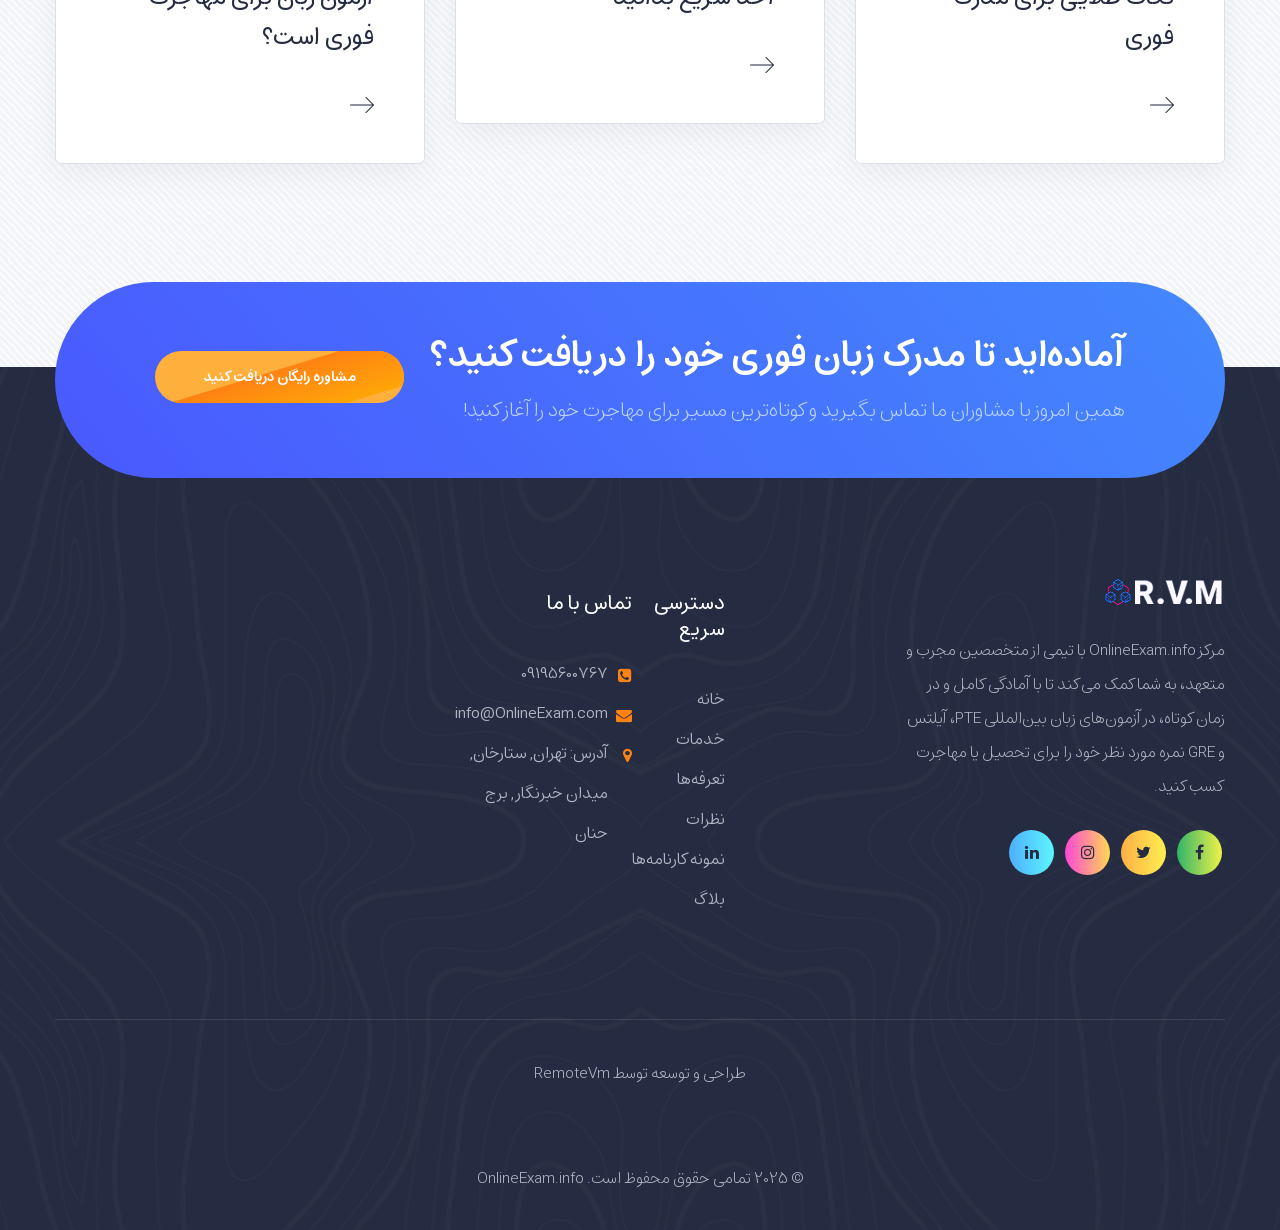
==== commit 456003bd: "Update index.html" ====
--- a/index.html
+++ b/index.html
@@ -77,7 +77,7 @@
         </div>
         <!-- /.side-menu__block -->
         <!--====== منوی جانبی (SIDE MENU) پایان ======-->
-        
+       
         <!--====== بخش سربرگ (HEADER) شروع ======-->
         <header id="home" class="header-area header-v1-area">
             <div class="header-nav">
@@ -162,10 +162,10 @@
                     </div>
                 </div>
                 <!-- اشکال تزئینی پس‌زمینه -->
-                <div class="banner-circle-1"></div>
-                <div class="banner-circle-2"></div>
-                <div class="banner-circle-3"></div>
-                <div class="banner-circle-4"></div>
+                <div class="banner-circle-1"><span class="circle-text">Toefl iBT</span></div>
+                <div class="banner-circle-2"><span class="circle-text">Duolingo</span></div>
+                <div class="banner-circle-3"><span class="circle-text">IELTS</span></div>
+                <div class="banner-circle-4"><span class="circle-text">PTE</span></div>  
             </section>
             <!--====== بخش بنر اصلی (BANNER) پایان ======-->
             
@@ -282,8 +282,8 @@
                     </div>
                 </div>
                 <!-- اشکال تزئینی پس‌زمینه -->
-                <div class="about-shape-1"></div>
-                <div class="about-shape-3"></div>
+                <div class="about-shape-1"><span class="circle-text">GRE</span></div>
+                <div class="about-shape-3"><span class="circle-text">IELTS</span></div>
                 <div class="about-shape-2">
                     <img src="assets/images/about-shape.png" alt="شکل تزئینی گرافیکی">
                 </div>
@@ -384,7 +384,7 @@
                     <img src="assets/images/business-thumb.jpg" alt="تصویر مشاوره و برنامه‌ریزی تخصصی برای آزمون‌های زبان">
                 </div>
                 <!-- اشکال تزئینی پس‌زمینه -->
-                <div class="business-shape"></div>
+                <div class="business-shape"><span class="circle-text">PTE</span></div>
             </section>
             <!--====== بخش چگونگی کار (BUSINESS) پایان ======-->
             
@@ -1075,7 +1075,7 @@
                 </div>
             </section>
             <!--====== بخش آمار و دستاوردها (COUNTER) پایان ======-->
-            
+
             <!--====== بخش بلاگ و مقالات (BLOG) شروع ======-->
             <section id="news" class="blog-area">
                 <div class="container">
--- a/assets/css/style.css
+++ b/assets/css/style.css
@@ -1475,8 +1475,7 @@
         .about-area .about-thumb .about-thumb-1 {
           left: auto;
           right: 260px; } }
-      .about-area .about-thumb .about-thumb-1 img {
-        box-shadow: 0px 0px 60px 0px rgba(0, 0, 0, 0.1); }
+
     .about-area .about-thumb .about-thumb-2 {
       position: absolute;
       right: -50px;
